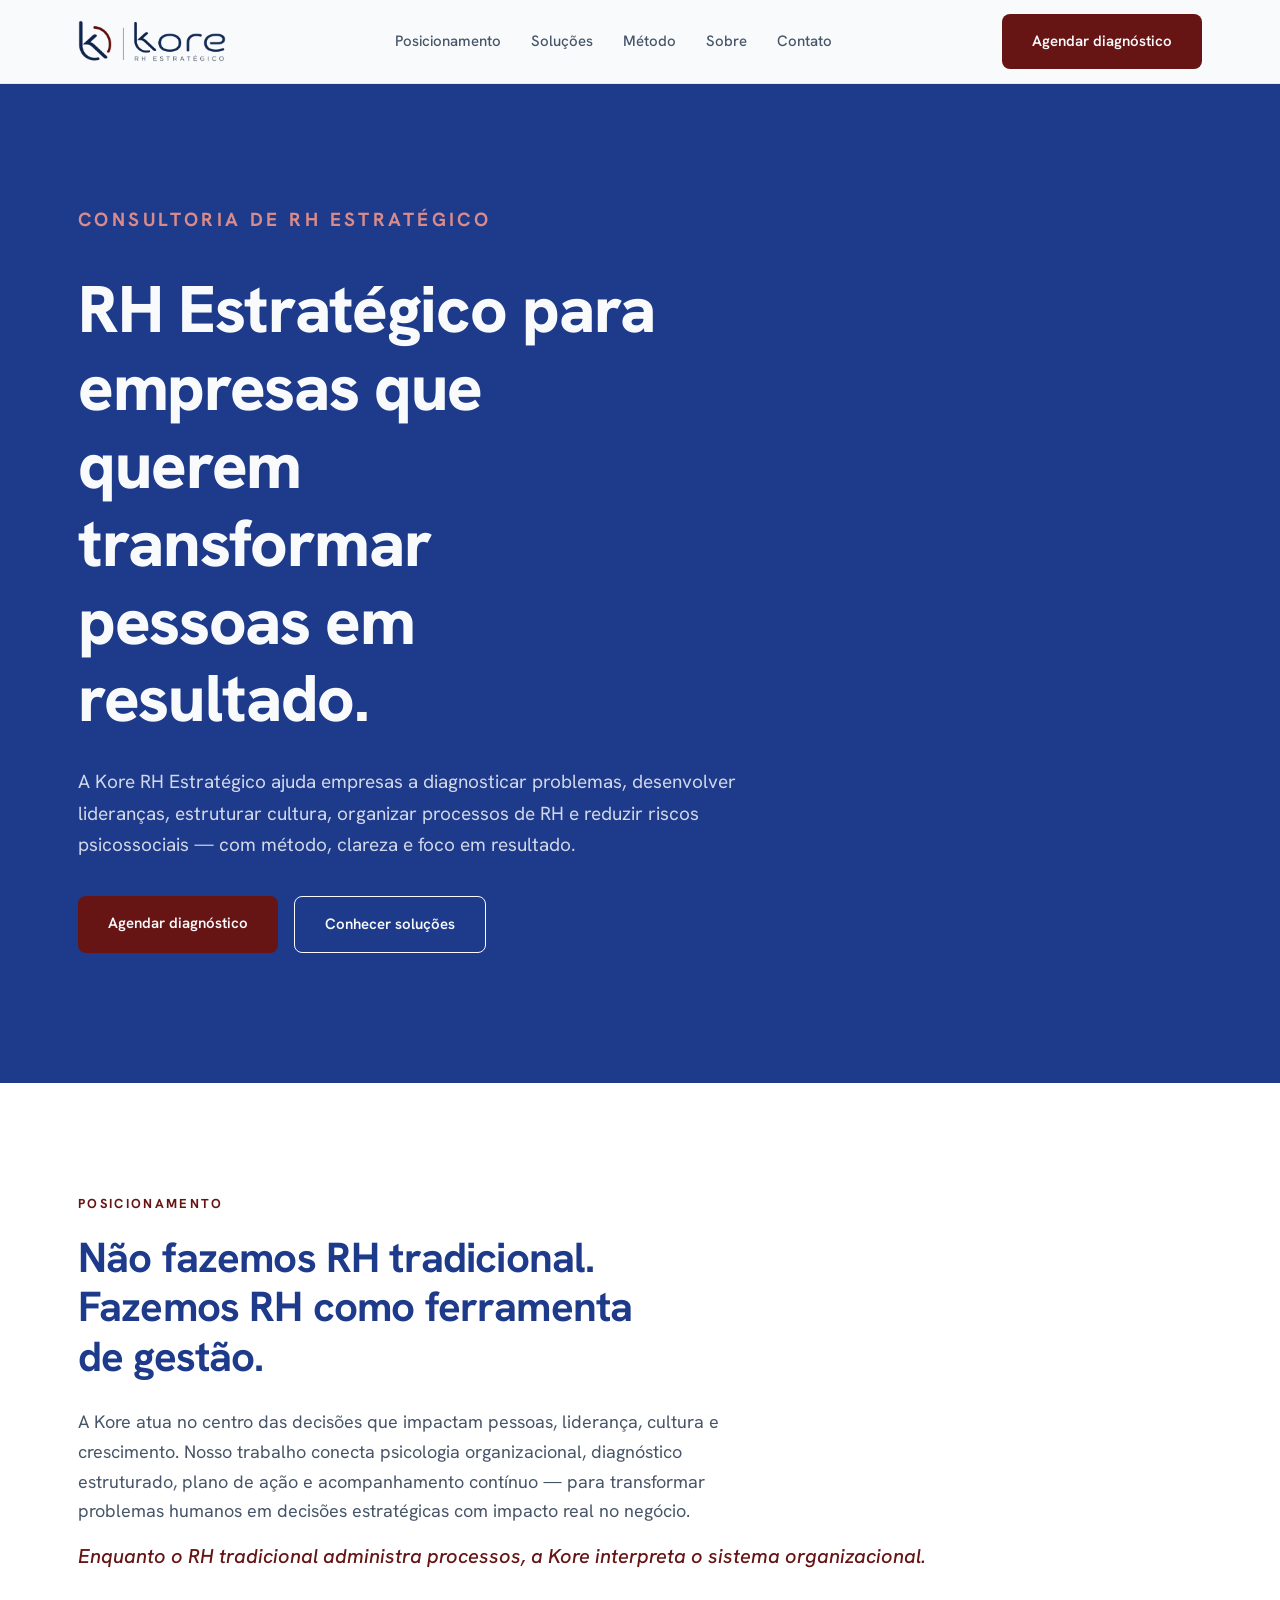
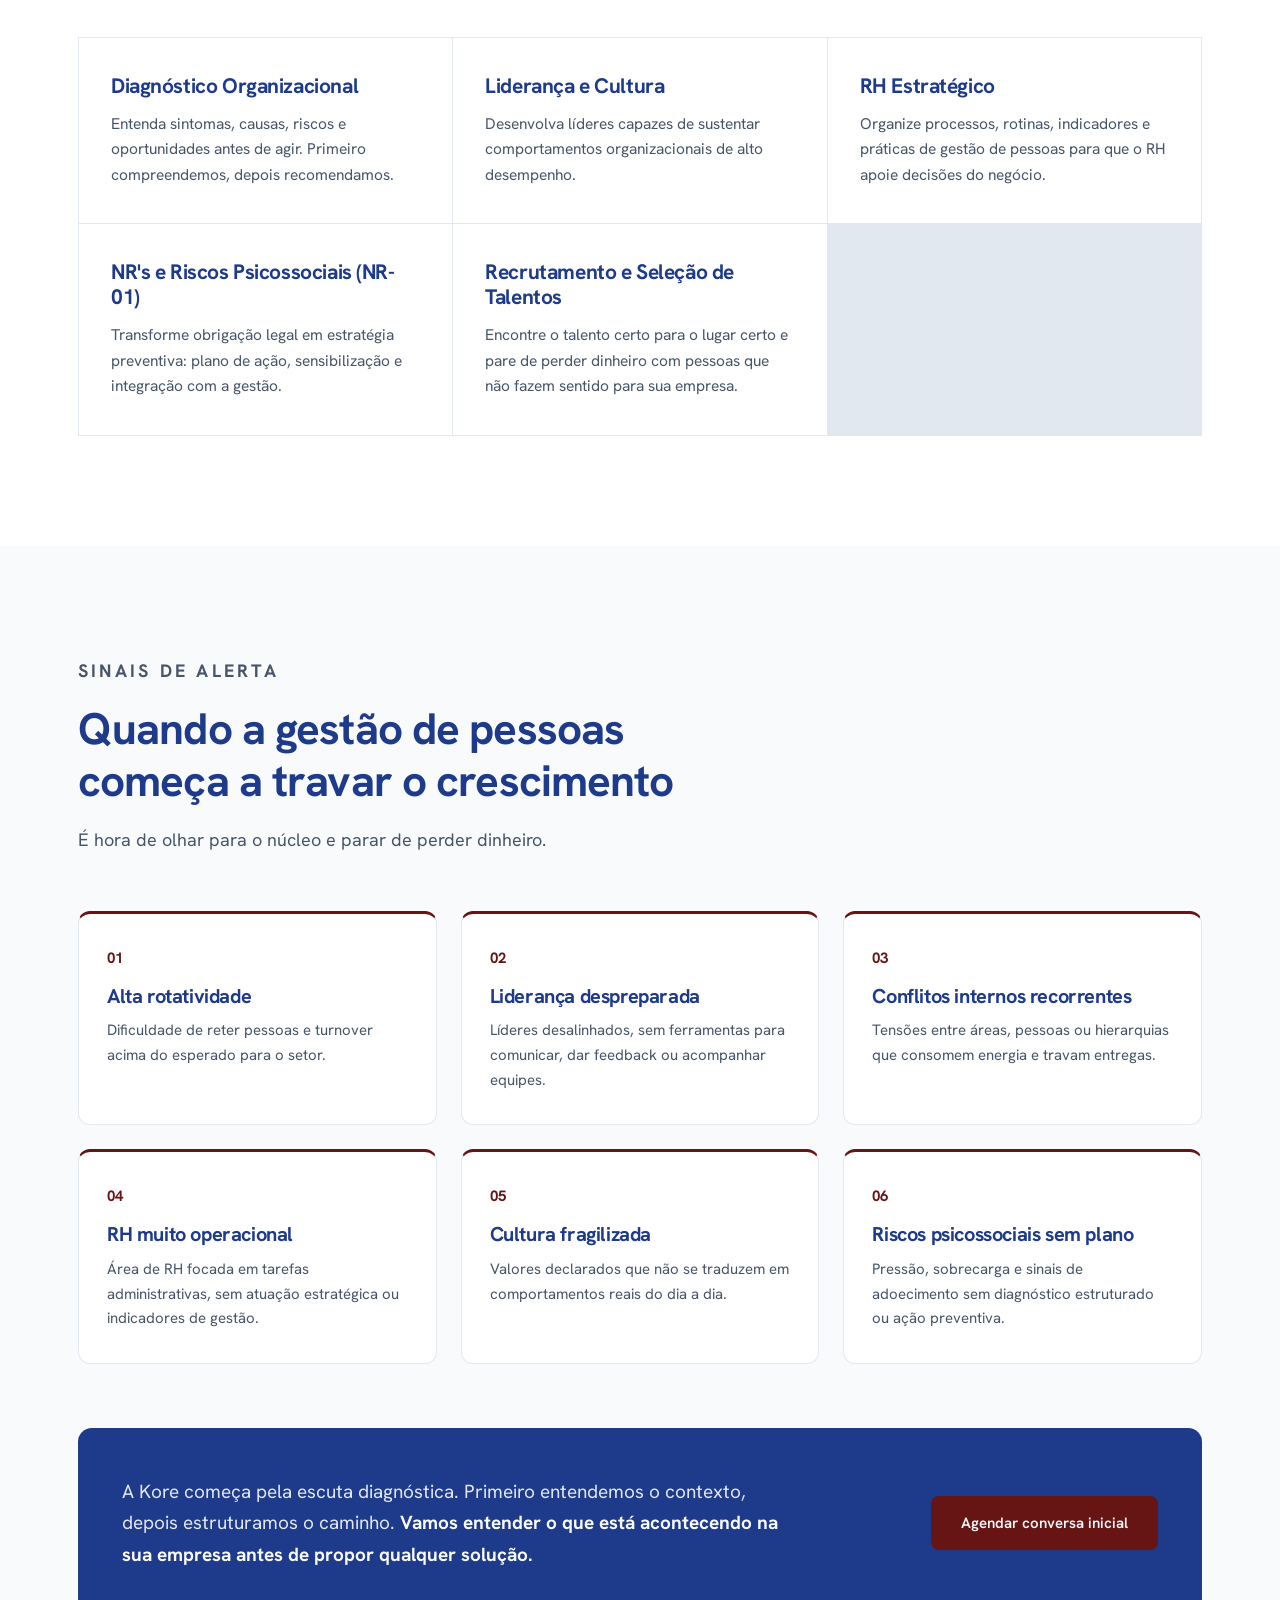
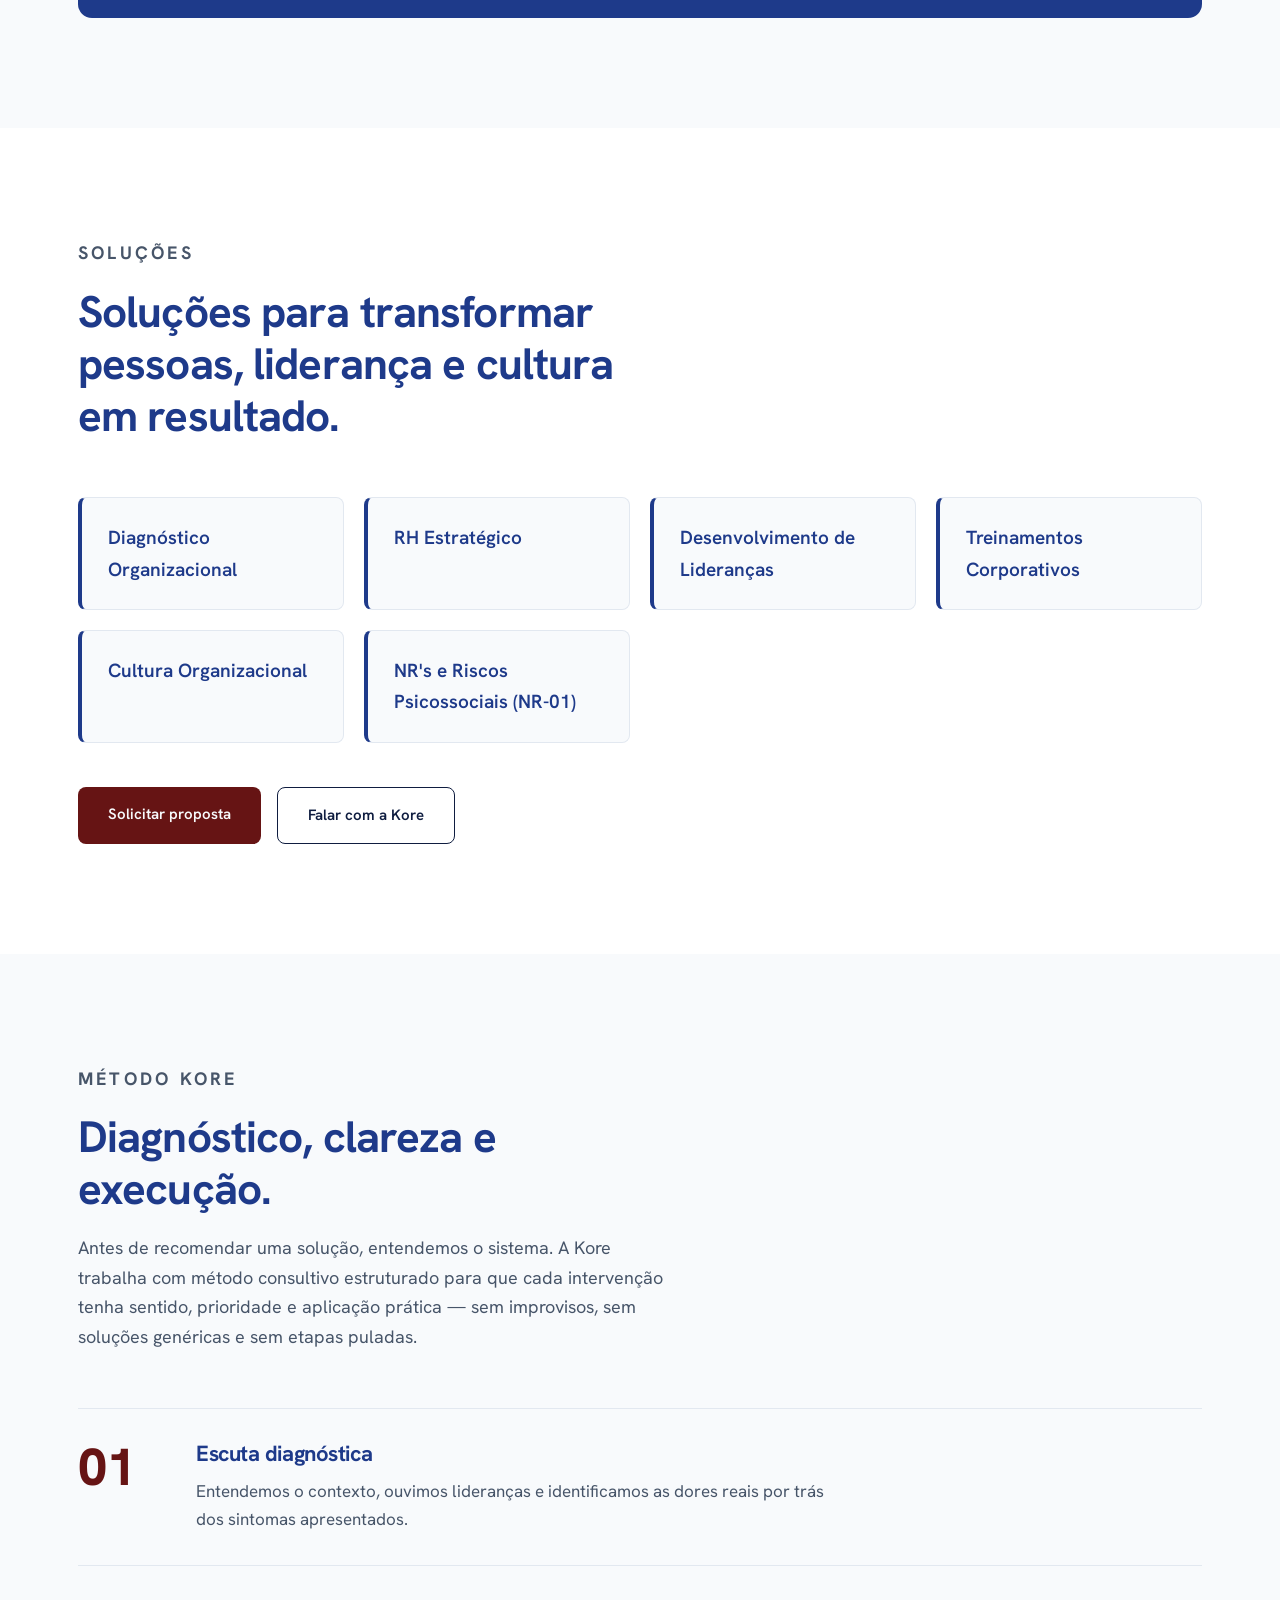
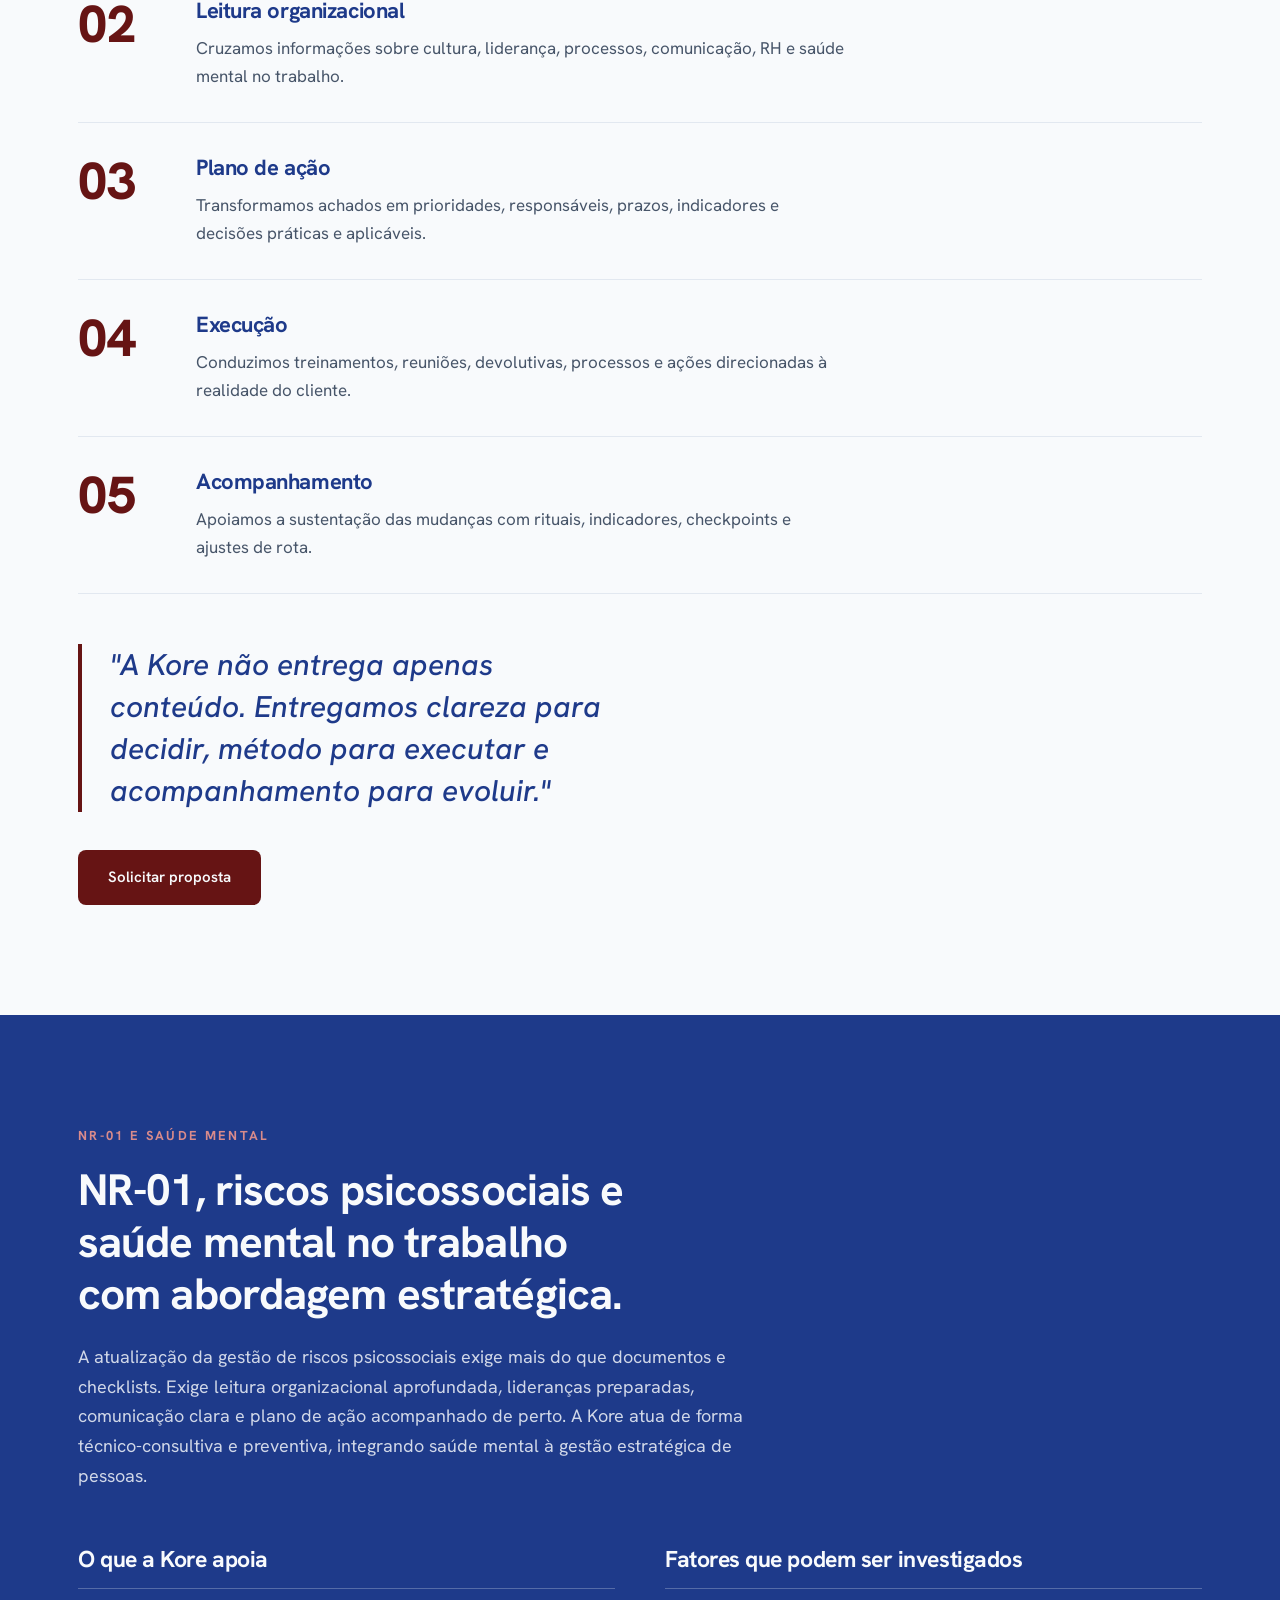
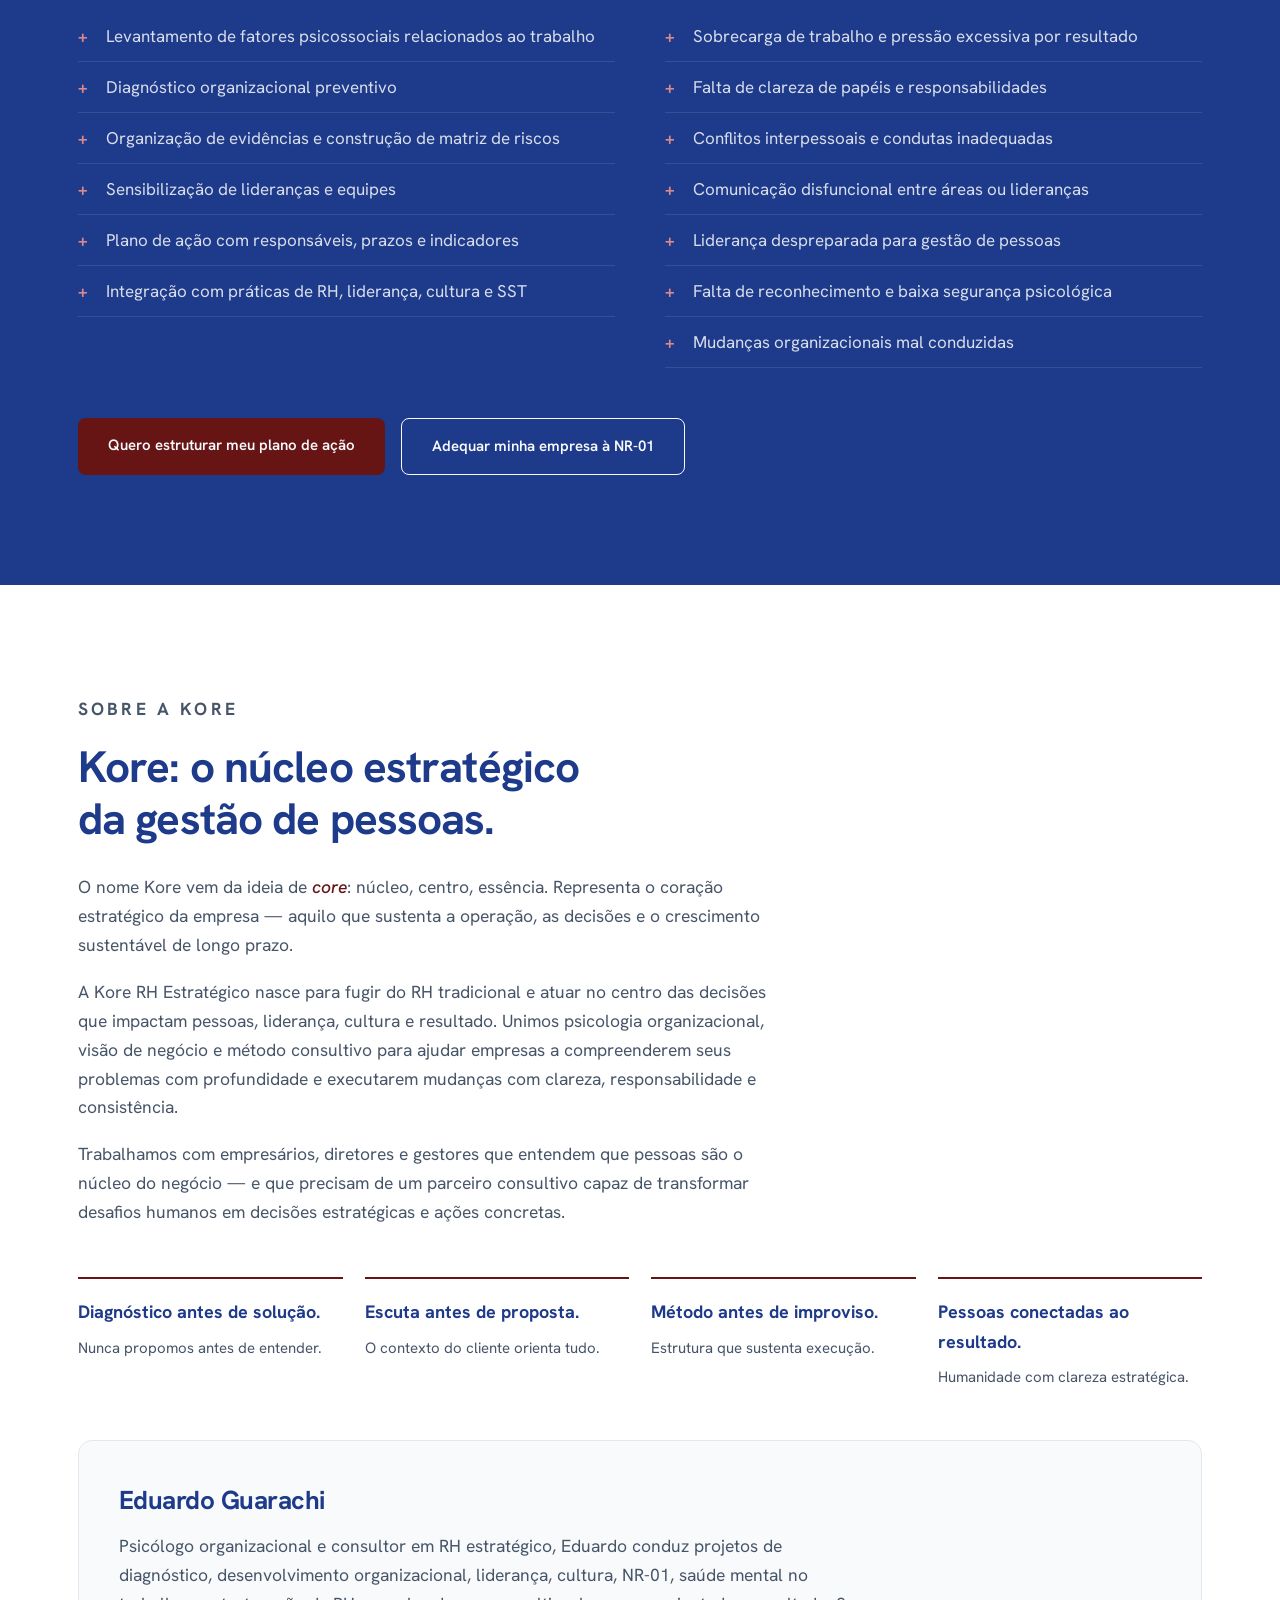
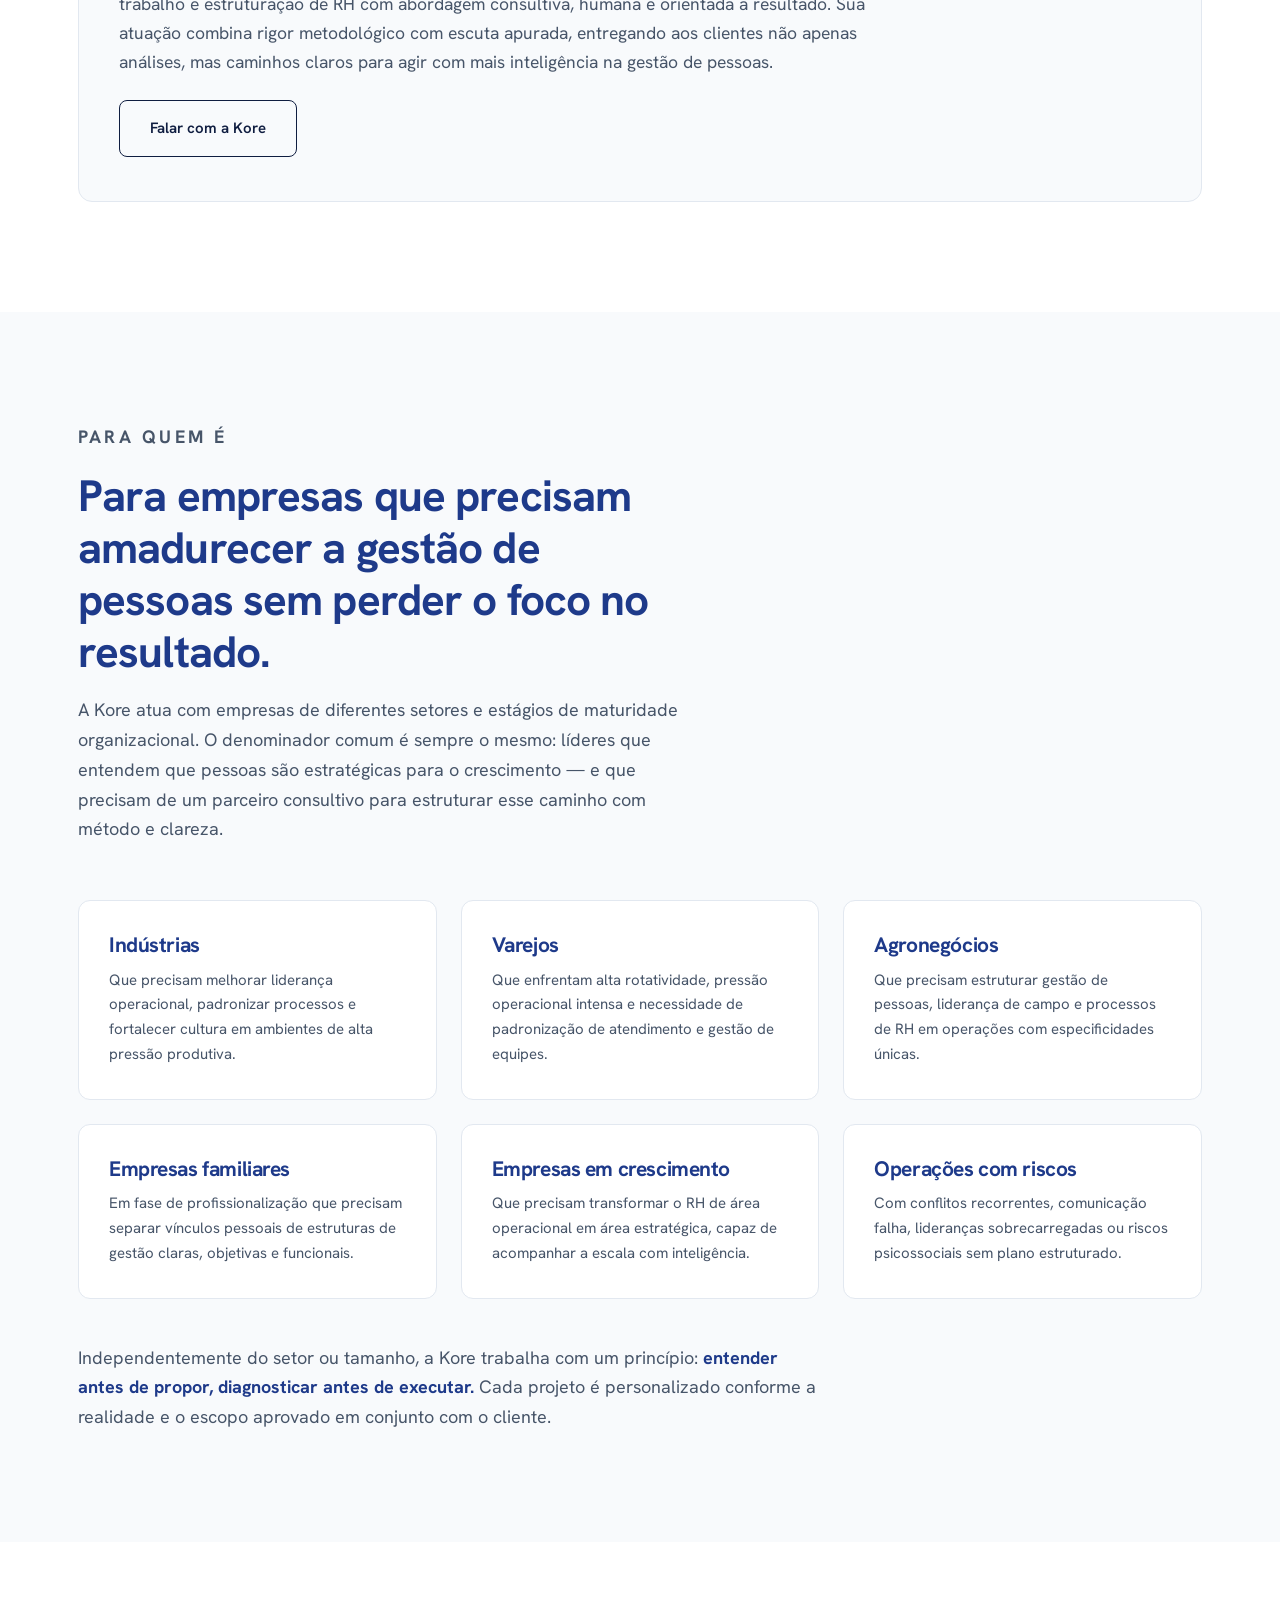
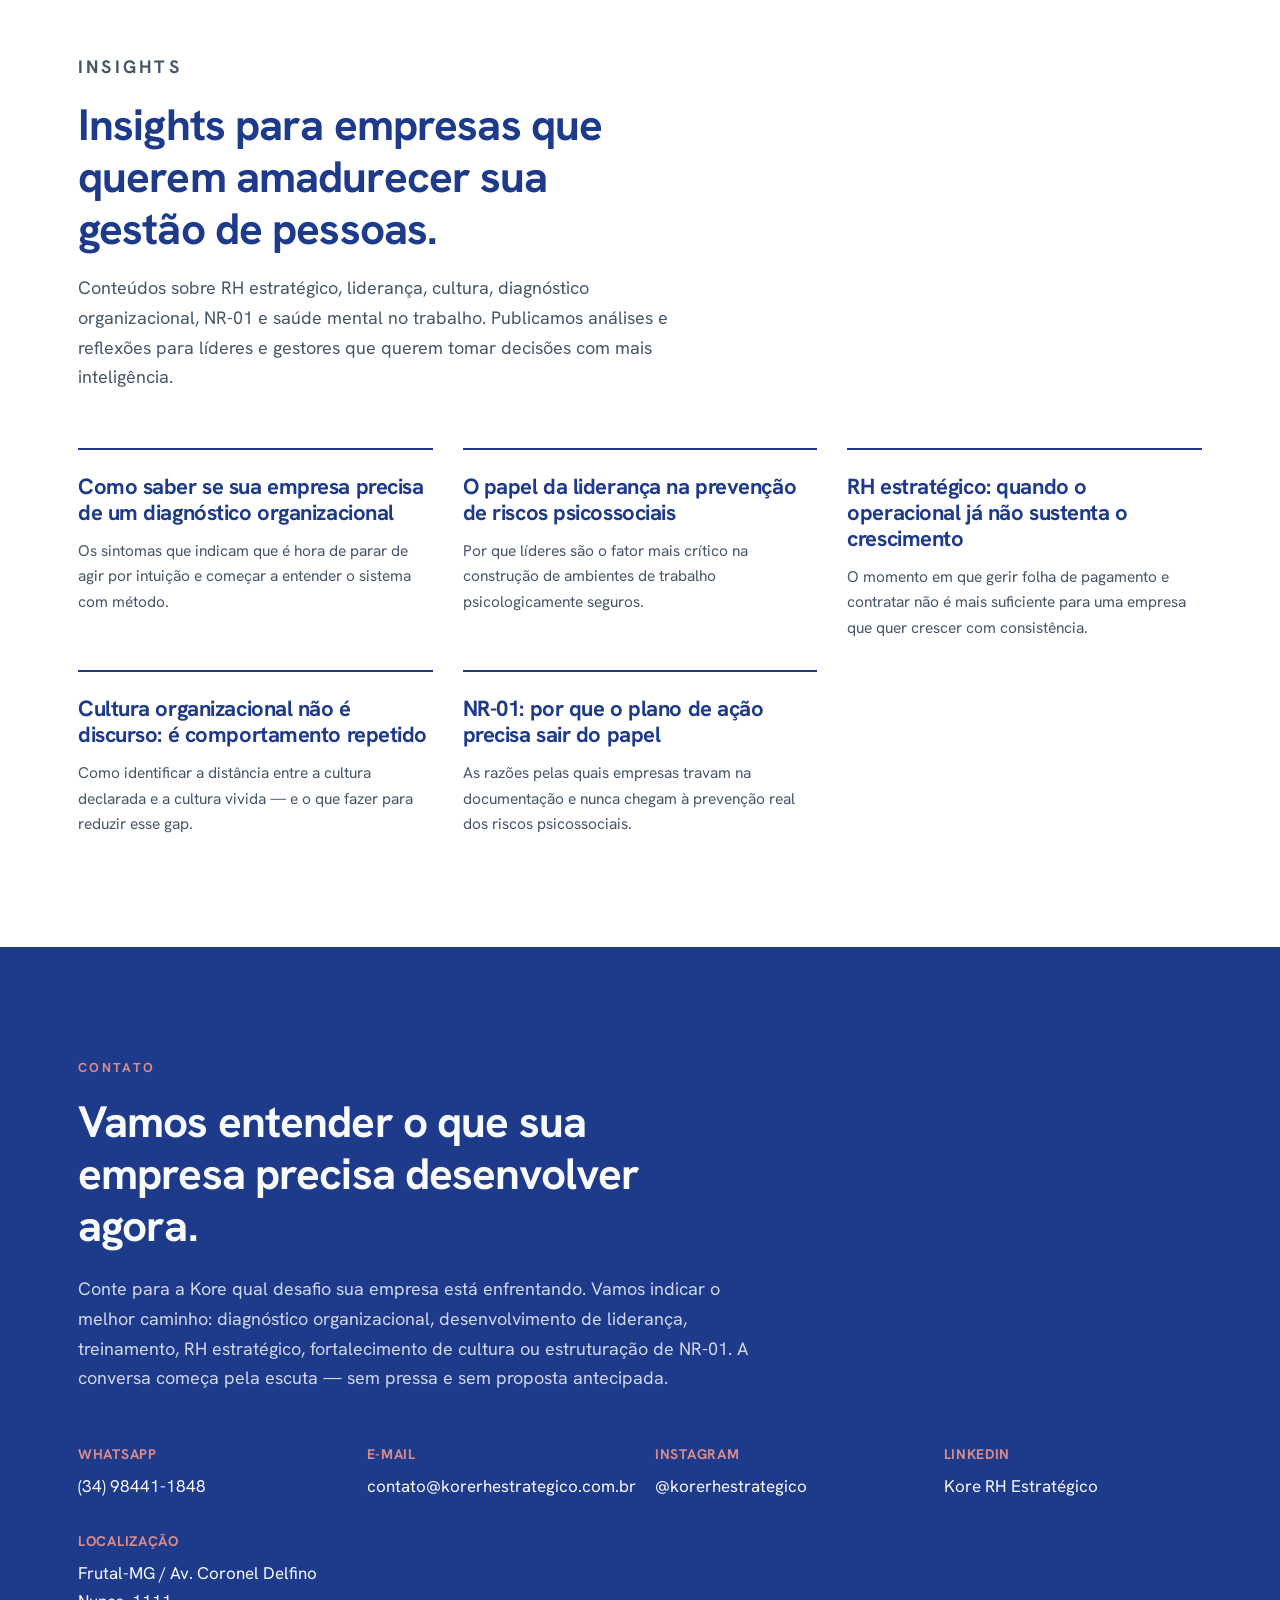
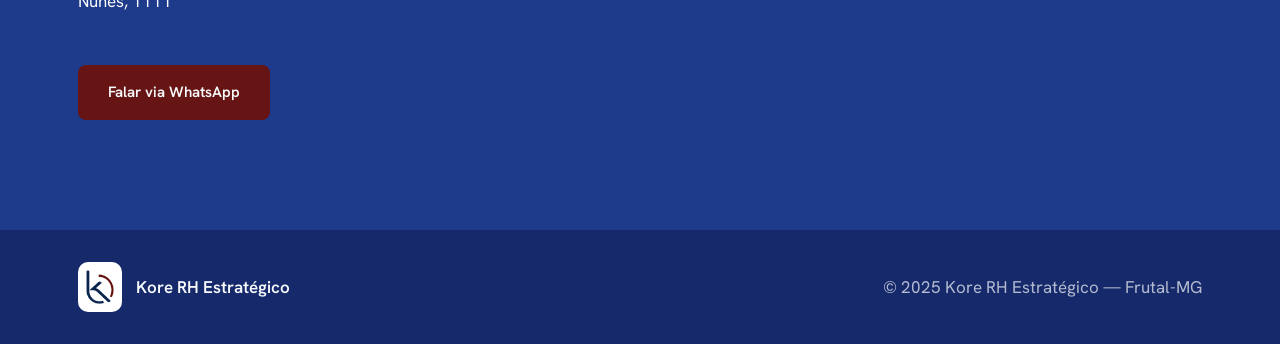
==== index.html @ 09a143be "Add files via upload" ====
<!DOCTYPE html>
<html lang="pt-BR">
<head>
  <meta charset="UTF-8">
  <meta name="viewport" content="width=device-width, initial-scale=1.0">
  <title>RH Estratégico para empresas que querem transformar pessoas em resultado.</title>
  <meta name="description" content="Consultoria de RH Estratégico. A Kore ajuda empresas a diagnosticar problemas, desenvolver lideranças, estruturar cultura e reduzir riscos psicossociais.">

  <link rel="preconnect" href="https://fonts.googleapis.com">
  <link rel="preconnect" href="https://fonts.gstatic.com" crossorigin>
  <link href="https://fonts.googleapis.com/css2?family=Hanken+Grotesk:wght@300;400;500;600;700;800&display=swap" rel="stylesheet">

  <style>
    /* ============================================
       PALETA OFICIAL KORE (sistema hexadecimal)
       Mude aqui e o site inteiro acompanha
    ============================================ */
    :root {
      --blue: #1E3A8A;       /* PRIMÁRIA - Azul profundo (autoridade) */
      --blue-deep: #15296b;  /* variação escura (rodapé) */
      --blue-soft: #2a4ba0;  /* variação clara (hover) */
      --wine: #661414;       /* DESTAQUE - Vinho (ação, CTAs) */
      --wine-soft: #8a2222;  /* vinho mais claro (hover) */
      --gray: #475569;       /* SECUNDÁRIA - Cinza (textos de apoio) */
      --ice: #F8FAFC;        /* SUPORTE - Branco gelo (fundos, respiro) */
      --white: #ffffff;
      --ink: #0f1d40;        /* azul quase preto (títulos) */
      --line: #e2e8f0;       /* linhas e bordas */
      --sans: 'Hanken Grotesk', system-ui, sans-serif;
    }

    /* ============ RESET BÁSICO ============ */
    * { margin: 0; padding: 0; box-sizing: border-box; }
    html { scroll-behavior: smooth; }
    body {
      font-family: var(--sans);
      color: var(--ink);
      background: var(--white);
      line-height: 1.65;
      font-size: 17px;
      -webkit-font-smoothing: antialiased;
    }
    h1, h2, h3, h4 {
      font-weight: 700;
      line-height: 1.18;
      letter-spacing: -0.02em;
      color: var(--blue);
    }
    a { color: inherit; text-decoration: none; }
    img { max-width: 100%; display: block; }

    .container { width: 100%; max-width: 1180px; margin: 0 auto; padding: 0 28px; }
    section { padding: 110px 0; }

    /* Rótulo pequeno acima dos títulos */
    .eyebrow {
      font-size: 13px;
      font-weight: 700;
      letter-spacing: 0.18em;
      text-transform: uppercase;
      color: var(--wine);
      margin-bottom: 18px;
    }

    /* ============ BOTÕES ============ */
    .btn {
      display: inline-block;
      padding: 15px 30px;
      border-radius: 8px;
      font-weight: 600;
      font-size: 15px;
      transition: transform 0.2s ease, background 0.2s ease, color 0.2s ease;
      cursor: pointer;
      border: none;
    }
    .btn-primary { background: var(--wine); color: var(--ice); }
    .btn-primary:hover { background: var(--wine-soft); transform: translateY(-2px); }
    .btn-outline { border: 1.5px solid currentColor; background: transparent; }
    .btn-outline:hover { background: var(--ink); color: var(--ice); transform: translateY(-2px); }

    /* ============ CABEÇALHO ============ */
    header {
      position: sticky; top: 0; z-index: 100;
      background: rgba(248, 250, 252, 0.92);
      backdrop-filter: blur(10px);
      border-bottom: 1px solid var(--line);
    }
    .nav {
      display: flex; align-items: center; justify-content: space-between;
      padding: 14px 28px; max-width: 1180px; margin: 0 auto;
    }
    .nav .brand img { height: 42px; width: auto; }
    .nav-links { display: flex; gap: 30px; align-items: center; }
    .nav-links a { font-size: 15px; font-weight: 500; color: var(--gray); transition: color 0.2s; }
    .nav-links a:hover { color: var(--blue); }

    /* ============ HERO ============ */
    .hero { background: var(--blue); color: var(--ice); padding: 120px 0 130px; }
    .hero .eyebrow { color: #d98b8b; }
    .hero h1 {
      font-size: clamp(38px, 6vw, 66px);
      max-width: 16ch; margin-bottom: 28px; color: var(--ice);
      font-weight: 800;
    }
    .hero p { font-size: 19px; max-width: 60ch; color: rgba(248, 250, 252, 0.82); margin-bottom: 36px; }
    .hero-buttons { display: flex; gap: 16px; flex-wrap: wrap; }

    /* ============ POSICIONAMENTO ============ */
    .posicionamento h2 { font-size: clamp(28px, 4vw, 42px); max-width: 24ch; margin-bottom: 26px; }
    .posicionamento .lead { font-size: 18px; color: var(--gray); max-width: 65ch; margin-bottom: 14px; }
    .destaque { font-style: italic; color: var(--wine); font-size: 20px; font-weight: 500; }

    .servicos-grid {
      display: grid; grid-template-columns: repeat(auto-fit, minmax(280px, 1fr));
      gap: 1px; background: var(--line); margin-top: 64px; border: 1px solid var(--line);
    }
    .servico { background: var(--white); padding: 36px 32px; }
    .servico h3 { font-size: 21px; margin-bottom: 12px; }
    .servico p { font-size: 15.5px; color: var(--gray); }

    /* ============ SINAIS DE ALERTA ============ */
    .alerta { background: var(--ice); }
    .section-head { max-width: 60ch; margin-bottom: 56px; }
    .section-head h2 { font-size: clamp(28px, 4vw, 44px); margin-bottom: 18px; }
    .section-head p { font-size: 18px; color: var(--gray); }

    .alerta-grid { display: grid; grid-template-columns: repeat(auto-fit, minmax(290px, 1fr)); gap: 24px; }
    .card-alerta {
      background: var(--white); border: 1px solid var(--line); border-radius: 12px;
      padding: 32px 28px; border-top: 3px solid var(--wine);
      transition: transform 0.2s, box-shadow 0.2s;
    }
    .card-alerta:hover { transform: translateY(-4px); box-shadow: 0 16px 40px rgba(30, 58, 138, 0.1); }
    .card-alerta .num { color: var(--wine); font-size: 15px; font-weight: 700; display: block; margin-bottom: 14px; }
    .card-alerta h3 { font-size: 20px; margin-bottom: 10px; }
    .card-alerta p { font-size: 15px; color: var(--gray); }

    .cta-faixa {
      margin-top: 64px; background: var(--blue); color: var(--ice); border-radius: 14px;
      padding: 48px 44px; display: flex; align-items: center; justify-content: space-between;
      gap: 32px; flex-wrap: wrap;
    }
    .cta-faixa p { font-size: 19px; max-width: 60ch; color: rgba(248, 250, 252, 0.9); }
    .cta-faixa p strong { color: var(--ice); font-weight: 700; }

    /* ============ SOLUÇÕES ============ */
    .soldes-grid { display: grid; grid-template-columns: repeat(auto-fit, minmax(260px, 1fr)); gap: 20px; margin-bottom: 44px; }
    .pill-sol {
      background: var(--ice); border: 1px solid var(--line); border-left: 4px solid var(--blue);
      border-radius: 8px; padding: 24px 26px; font-size: 19px; font-weight: 600; color: var(--blue);
      transition: background 0.2s, color 0.2s, border-color 0.2s;
    }
    .pill-sol:hover { background: var(--blue); color: var(--ice); border-color: var(--blue); }
    .sol-buttons { display: flex; gap: 16px; flex-wrap: wrap; }

    /* ============ MÉTODO KORE ============ */
    .metodo { background: var(--ice); }
    .passos { display: flex; flex-direction: column; margin-top: 20px; }
    .passo {
      display: grid; grid-template-columns: 90px 1fr; gap: 28px;
      padding: 32px 0; border-top: 1px solid var(--line); align-items: start;
    }
    .passo:last-child { border-bottom: 1px solid var(--line); }
    .passo .big-num { font-size: 52px; font-weight: 800; color: var(--wine); line-height: 1; }
    .passo h3 { font-size: 22px; margin-bottom: 10px; }
    .passo p { color: var(--gray); max-width: 65ch; }

    blockquote {
      margin: 50px 0 38px; font-style: italic; font-size: clamp(22px, 3vw, 30px);
      color: var(--blue); line-height: 1.4; max-width: 32ch; font-weight: 500;
      border-left: 4px solid var(--wine); padding-left: 28px;
    }

    /* ============ NR-01 E SAÚDE MENTAL ============ */
    .nr01 { background: var(--blue); color: var(--ice); }
    .nr01 .eyebrow { color: #d98b8b; }
    .nr01 h2 { font-size: clamp(28px, 4vw, 44px); max-width: 22ch; margin-bottom: 22px; color: var(--ice); }
    .nr01 .intro { color: rgba(248, 250, 252, 0.82); font-size: 18px; max-width: 70ch; margin-bottom: 56px; }
    .nr-cols { display: grid; grid-template-columns: repeat(auto-fit, minmax(320px, 1fr)); gap: 50px; margin-bottom: 50px; }
    .nr-col h3 { font-size: 23px; margin-bottom: 22px; padding-bottom: 14px; color: var(--ice); border-bottom: 1px solid rgba(248, 250, 252, 0.25); }
    .nr-col ul { list-style: none; }
    .nr-col li { padding: 11px 0 11px 28px; position: relative; color: rgba(248, 250, 252, 0.85); border-bottom: 1px solid rgba(248, 250, 252, 0.1); }
    .nr-col li::before { content: "+"; position: absolute; left: 0; color: #d98b8b; font-weight: 700; }
    .nr-buttons { display: flex; gap: 16px; flex-wrap: wrap; }
    .nr01 .btn-outline { color: var(--ice); }
    .nr01 .btn-outline:hover { background: var(--ice); color: var(--blue); }

    /* ============ SOBRE A KORE ============ */
    .sobre h2 { font-size: clamp(28px, 4vw, 44px); max-width: 22ch; margin-bottom: 28px; }
    .sobre p { color: var(--gray); max-width: 70ch; margin-bottom: 18px; font-size: 17.5px; }
    .sobre em { color: var(--wine); font-style: italic; font-weight: 500; }

    .principios { display: grid; grid-template-columns: repeat(auto-fit, minmax(240px, 1fr)); gap: 22px; margin: 50px 0; }
    .principio { border-top: 2px solid var(--wine); padding-top: 18px; }
    .principio strong { display: block; font-size: 18px; font-weight: 700; color: var(--blue); margin-bottom: 6px; }
    .principio span { font-size: 15px; color: var(--gray); }

    .consultor { background: var(--ice); border: 1px solid var(--line); border-radius: 14px; padding: 44px 40px; margin-top: 30px; }
    .consultor h3 { font-size: 26px; margin-bottom: 16px; }
    .consultor p { max-width: 75ch; margin-bottom: 24px; color: var(--gray); }

    /* ============ PARA QUEM É ============ */
    .paraquem { background: var(--ice); }
    .paraquem-grid { display: grid; grid-template-columns: repeat(auto-fit, minmax(300px, 1fr)); gap: 24px; }
    .quem-card { background: var(--white); border-radius: 12px; padding: 32px 30px; border: 1px solid var(--line); }
    .quem-card h3 { font-size: 21px; margin-bottom: 10px; }
    .quem-card p { font-size: 15px; color: var(--gray); }
    .paraquem-foot { margin-top: 44px; font-size: 18px; color: var(--gray); max-width: 75ch; }
    .paraquem-foot strong { color: var(--blue); }

    /* ============ INSIGHTS ============ */
    .insights-grid { display: grid; grid-template-columns: repeat(auto-fit, minmax(330px, 1fr)); gap: 30px; margin-top: 50px; }
    .insight { border-top: 2px solid var(--blue); padding-top: 24px; }
    .insight h3 { font-size: 22px; margin-bottom: 12px; }
    .insight p { color: var(--gray); font-size: 15.5px; }

    /* ============ CONTATO ============ */
    .contato { background: var(--blue); color: var(--ice); }
    .contato .eyebrow { color: #d98b8b; }
    .contato h2 { font-size: clamp(28px, 4vw, 44px); max-width: 24ch; margin-bottom: 22px; color: var(--ice); }
    .contato .intro { color: rgba(248, 250, 252, 0.82); font-size: 18px; max-width: 70ch; margin-bottom: 50px; }
    .canais { display: grid; grid-template-columns: repeat(auto-fit, minmax(240px, 1fr)); gap: 30px; margin-bottom: 50px; }
    .canal strong { display: block; color: #d98b8b; font-size: 14px; letter-spacing: 0.05em; text-transform: uppercase; margin-bottom: 6px; }
    .canal a, .canal span { color: var(--ice); font-size: 17px; }
    .canal a:hover { color: #d98b8b; }

    /* ============ RODAPÉ ============ */
    footer { background: var(--blue-deep); color: rgba(248, 250, 252, 0.7); padding: 32px 0; }
    .footer-inner { display: flex; justify-content: space-between; align-items: center; gap: 20px; flex-wrap: wrap; }
    .footer-brand { display: flex; align-items: center; gap: 14px; }
    .footer-brand .badge { background: var(--white); border-radius: 10px; padding: 8px; display: flex; }
    .footer-brand .badge img { height: 34px; width: auto; }
    .footer-brand span { color: var(--ice); font-weight: 600; font-size: 17px; }

    /* ============ RESPONSIVO (celular) ============ */
    @media (max-width: 720px) {
      section { padding: 70px 0; }
      .nav-links { display: none; }
      .passo { grid-template-columns: 56px 1fr; gap: 18px; }
      .passo .big-num { font-size: 38px; }
      .cta-faixa { flex-direction: column; align-items: flex-start; }
    }
  </style>
</head>
<body>

  <!-- ============ CABEÇALHO ============ -->
  <header>
    <nav class="nav">
      <a href="#inicio" class="brand"><img src="logo_full.png" alt="Kore RH Estratégico"></a>
      <div class="nav-links">
        <a href="#posicionamento">Posicionamento</a>
        <a href="#solucoes">Soluções</a>
        <a href="#metodo">Método</a>
        <a href="#sobre">Sobre</a>
        <a href="#contato">Contato</a>
      </div>
      <a href="https://api.whatsapp.com/send/?phone=5534984411848" class="btn btn-primary">Agendar diagnóstico</a>
    </nav>
  </header>

  <!-- ============ HERO ============ -->
  <section class="hero" id="inicio">
    <div class="container">
      <p class="eyebrow">Consultoria de RH Estratégico</p>
      <h1>RH Estratégico para empresas que querem transformar pessoas em resultado.</h1>
      <p>A Kore RH Estratégico ajuda empresas a diagnosticar problemas, desenvolver lideranças, estruturar cultura, organizar processos de RH e reduzir riscos psicossociais — com método, clareza e foco em resultado.</p>
      <div class="hero-buttons">
        <a href="https://api.whatsapp.com/send/?phone=5534984411848" class="btn btn-primary">Agendar diagnóstico</a>
        <a href="#solucoes" class="btn btn-outline" style="color: var(--ice);">Conhecer soluções</a>
      </div>
    </div>
  </section>

  <!-- ============ POSICIONAMENTO ============ -->
  <section class="posicionamento" id="posicionamento">
    <div class="container">
      <p class="eyebrow">Posicionamento</p>
      <h2>Não fazemos RH tradicional. Fazemos RH como ferramenta de gestão.</h2>
      <p class="lead">A Kore atua no centro das decisões que impactam pessoas, liderança, cultura e crescimento. Nosso trabalho conecta psicologia organizacional, diagnóstico estruturado, plano de ação e acompanhamento contínuo — para transformar problemas humanos em decisões estratégicas com impacto real no negócio.</p>
      <p class="destaque">Enquanto o RH tradicional administra processos, a Kore interpreta o sistema organizacional.</p>

      <div class="servicos-grid">
        <div class="servico"><h3>Diagnóstico Organizacional</h3><p>Entenda sintomas, causas, riscos e oportunidades antes de agir. Primeiro compreendemos, depois recomendamos.</p></div>
        <div class="servico"><h3>Liderança e Cultura</h3><p>Desenvolva líderes capazes de sustentar comportamentos organizacionais de alto desempenho.</p></div>
        <div class="servico"><h3>RH Estratégico</h3><p>Organize processos, rotinas, indicadores e práticas de gestão de pessoas para que o RH apoie decisões do negócio.</p></div>
        <div class="servico"><h3>NR's e Riscos Psicossociais (NR-01)</h3><p>Transforme obrigação legal em estratégia preventiva: plano de ação, sensibilização e integração com a gestão.</p></div>
        <div class="servico"><h3>Recrutamento e Seleção de Talentos</h3><p>Encontre o talento certo para o lugar certo e pare de perder dinheiro com pessoas que não fazem sentido para sua empresa.</p></div>
      </div>
    </div>
  </section>

  <!-- ============ SINAIS DE ALERTA ============ -->
  <section class="alerta">
    <div class="container">
      <div class="section-head">
        <p class="eyebrow">Sinais de alerta</p>
        <h2>Quando a gestão de pessoas começa a travar o crescimento</h2>
        <p>É hora de olhar para o núcleo e parar de perder dinheiro.</p>
      </div>
      <div class="alerta-grid">
        <div class="card-alerta"><span class="num">01</span><h3>Alta rotatividade</h3><p>Dificuldade de reter pessoas e turnover acima do esperado para o setor.</p></div>
        <div class="card-alerta"><span class="num">02</span><h3>Liderança despreparada</h3><p>Líderes desalinhados, sem ferramentas para comunicar, dar feedback ou acompanhar equipes.</p></div>
        <div class="card-alerta"><span class="num">03</span><h3>Conflitos internos recorrentes</h3><p>Tensões entre áreas, pessoas ou hierarquias que consomem energia e travam entregas.</p></div>
        <div class="card-alerta"><span class="num">04</span><h3>RH muito operacional</h3><p>Área de RH focada em tarefas administrativas, sem atuação estratégica ou indicadores de gestão.</p></div>
        <div class="card-alerta"><span class="num">05</span><h3>Cultura fragilizada</h3><p>Valores declarados que não se traduzem em comportamentos reais do dia a dia.</p></div>
        <div class="card-alerta"><span class="num">06</span><h3>Riscos psicossociais sem plano</h3><p>Pressão, sobrecarga e sinais de adoecimento sem diagnóstico estruturado ou ação preventiva.</p></div>
      </div>
      <div class="cta-faixa">
        <p>A Kore começa pela escuta diagnóstica. Primeiro entendemos o contexto, depois estruturamos o caminho. <strong>Vamos entender o que está acontecendo na sua empresa antes de propor qualquer solução.</strong></p>
        <a href="https://api.whatsapp.com/send/?phone=5534984411848" class="btn btn-primary">Agendar conversa inicial</a>
      </div>
    </div>
  </section>

  <!-- ============ SOLUÇÕES ============ -->
  <section id="solucoes">
    <div class="container">
      <div class="section-head">
        <p class="eyebrow">Soluções</p>
        <h2>Soluções para transformar pessoas, liderança e cultura em resultado.</h2>
      </div>
      <div class="soldes-grid">
        <div class="pill-sol">Diagnóstico Organizacional</div>
        <div class="pill-sol">RH Estratégico</div>
        <div class="pill-sol">Desenvolvimento de Lideranças</div>
        <div class="pill-sol">Treinamentos Corporativos</div>
        <div class="pill-sol">Cultura Organizacional</div>
        <div class="pill-sol">NR's e Riscos Psicossociais (NR-01)</div>
      </div>
      <div class="sol-buttons">
        <a href="https://api.whatsapp.com/send/?phone=5534984411848" class="btn btn-primary">Solicitar proposta</a>
        <a href="https://api.whatsapp.com/send/?phone=5534984411848" class="btn btn-outline">Falar com a Kore</a>
      </div>
    </div>
  </section>

  <!-- ============ MÉTODO KORE ============ -->
  <section class="metodo" id="metodo">
    <div class="container">
      <div class="section-head">
        <p class="eyebrow">Método Kore</p>
        <h2>Diagnóstico, clareza e execução.</h2>
        <p>Antes de recomendar uma solução, entendemos o sistema. A Kore trabalha com método consultivo estruturado para que cada intervenção tenha sentido, prioridade e aplicação prática — sem improvisos, sem soluções genéricas e sem etapas puladas.</p>
      </div>
      <div class="passos">
        <div class="passo"><div class="big-num">01</div><div><h3>Escuta diagnóstica</h3><p>Entendemos o contexto, ouvimos lideranças e identificamos as dores reais por trás dos sintomas apresentados.</p></div></div>
        <div class="passo"><div class="big-num">02</div><div><h3>Leitura organizacional</h3><p>Cruzamos informações sobre cultura, liderança, processos, comunicação, RH e saúde mental no trabalho.</p></div></div>
        <div class="passo"><div class="big-num">03</div><div><h3>Plano de ação</h3><p>Transformamos achados em prioridades, responsáveis, prazos, indicadores e decisões práticas e aplicáveis.</p></div></div>
        <div class="passo"><div class="big-num">04</div><div><h3>Execução</h3><p>Conduzimos treinamentos, reuniões, devolutivas, processos e ações direcionadas à realidade do cliente.</p></div></div>
        <div class="passo"><div class="big-num">05</div><div><h3>Acompanhamento</h3><p>Apoiamos a sustentação das mudanças com rituais, indicadores, checkpoints e ajustes de rota.</p></div></div>
      </div>
      <blockquote>"A Kore não entrega apenas conteúdo. Entregamos clareza para decidir, método para executar e acompanhamento para evoluir."</blockquote>
      <a href="https://api.whatsapp.com/send/?phone=5534984411848" class="btn btn-primary">Solicitar proposta</a>
    </div>
  </section>

  <!-- ============ NR-01 E SAÚDE MENTAL ============ -->
  <section class="nr01">
    <div class="container">
      <p class="eyebrow">NR-01 e Saúde Mental</p>
      <h2>NR-01, riscos psicossociais e saúde mental no trabalho com abordagem estratégica.</h2>
      <p class="intro">A atualização da gestão de riscos psicossociais exige mais do que documentos e checklists. Exige leitura organizacional aprofundada, lideranças preparadas, comunicação clara e plano de ação acompanhado de perto. A Kore atua de forma técnico-consultiva e preventiva, integrando saúde mental à gestão estratégica de pessoas.</p>
      <div class="nr-cols">
        <div class="nr-col">
          <h3>O que a Kore apoia</h3>
          <ul>
            <li>Levantamento de fatores psicossociais relacionados ao trabalho</li>
            <li>Diagnóstico organizacional preventivo</li>
            <li>Organização de evidências e construção de matriz de riscos</li>
            <li>Sensibilização de lideranças e equipes</li>
            <li>Plano de ação com responsáveis, prazos e indicadores</li>
            <li>Integração com práticas de RH, liderança, cultura e SST</li>
          </ul>
        </div>
        <div class="nr-col">
          <h3>Fatores que podem ser investigados</h3>
          <ul>
            <li>Sobrecarga de trabalho e pressão excessiva por resultado</li>
            <li>Falta de clareza de papéis e responsabilidades</li>
            <li>Conflitos interpessoais e condutas inadequadas</li>
            <li>Comunicação disfuncional entre áreas ou lideranças</li>
            <li>Liderança despreparada para gestão de pessoas</li>
            <li>Falta de reconhecimento e baixa segurança psicológica</li>
            <li>Mudanças organizacionais mal conduzidas</li>
          </ul>
        </div>
      </div>
      <div class="nr-buttons">
        <a href="https://api.whatsapp.com/send/?phone=5534984411848" class="btn btn-primary">Quero estruturar meu plano de ação</a>
        <a href="https://api.whatsapp.com/send/?phone=5534984411848" class="btn btn-outline">Adequar minha empresa à NR-01</a>
      </div>
    </div>
  </section>

  <!-- ============ SOBRE A KORE ============ -->
  <section class="sobre" id="sobre">
    <div class="container">
      <p class="eyebrow">Sobre a Kore</p>
      <h2>Kore: o núcleo estratégico da gestão de pessoas.</h2>
      <p>O nome Kore vem da ideia de <em>core</em>: núcleo, centro, essência. Representa o coração estratégico da empresa — aquilo que sustenta a operação, as decisões e o crescimento sustentável de longo prazo.</p>
      <p>A Kore RH Estratégico nasce para fugir do RH tradicional e atuar no centro das decisões que impactam pessoas, liderança, cultura e resultado. Unimos psicologia organizacional, visão de negócio e método consultivo para ajudar empresas a compreenderem seus problemas com profundidade e executarem mudanças com clareza, responsabilidade e consistência.</p>
      <p>Trabalhamos com empresários, diretores e gestores que entendem que pessoas são o núcleo do negócio — e que precisam de um parceiro consultivo capaz de transformar desafios humanos em decisões estratégicas e ações concretas.</p>
      <div class="principios">
        <div class="principio"><strong>Diagnóstico antes de solução.</strong><span>Nunca propomos antes de entender.</span></div>
        <div class="principio"><strong>Escuta antes de proposta.</strong><span>O contexto do cliente orienta tudo.</span></div>
        <div class="principio"><strong>Método antes de improviso.</strong><span>Estrutura que sustenta execução.</span></div>
        <div class="principio"><strong>Pessoas conectadas ao resultado.</strong><span>Humanidade com clareza estratégica.</span></div>
      </div>
      <div class="consultor">
        <h3>Eduardo Guarachi</h3>
        <p>Psicólogo organizacional e consultor em RH estratégico, Eduardo conduz projetos de diagnóstico, desenvolvimento organizacional, liderança, cultura, NR-01, saúde mental no trabalho e estruturação de RH com abordagem consultiva, humana e orientada a resultado. Sua atuação combina rigor metodológico com escuta apurada, entregando aos clientes não apenas análises, mas caminhos claros para agir com mais inteligência na gestão de pessoas.</p>
        <a href="https://api.whatsapp.com/send/?phone=5534984411848" class="btn btn-outline">Falar com a Kore</a>
      </div>
    </div>
  </section>

  <!-- ============ PARA QUEM É ============ -->
  <section class="paraquem">
    <div class="container">
      <div class="section-head">
        <p class="eyebrow">Para quem é</p>
        <h2>Para empresas que precisam amadurecer a gestão de pessoas sem perder o foco no resultado.</h2>
        <p>A Kore atua com empresas de diferentes setores e estágios de maturidade organizacional. O denominador comum é sempre o mesmo: líderes que entendem que pessoas são estratégicas para o crescimento — e que precisam de um parceiro consultivo para estruturar esse caminho com método e clareza.</p>
      </div>
      <div class="paraquem-grid">
        <div class="quem-card"><h3>Indústrias</h3><p>Que precisam melhorar liderança operacional, padronizar processos e fortalecer cultura em ambientes de alta pressão produtiva.</p></div>
        <div class="quem-card"><h3>Varejos</h3><p>Que enfrentam alta rotatividade, pressão operacional intensa e necessidade de padronização de atendimento e gestão de equipes.</p></div>
        <div class="quem-card"><h3>Agronegócios</h3><p>Que precisam estruturar gestão de pessoas, liderança de campo e processos de RH em operações com especificidades únicas.</p></div>
        <div class="quem-card"><h3>Empresas familiares</h3><p>Em fase de profissionalização que precisam separar vínculos pessoais de estruturas de gestão claras, objetivas e funcionais.</p></div>
        <div class="quem-card"><h3>Empresas em crescimento</h3><p>Que precisam transformar o RH de área operacional em área estratégica, capaz de acompanhar a escala com inteligência.</p></div>
        <div class="quem-card"><h3>Operações com riscos</h3><p>Com conflitos recorrentes, comunicação falha, lideranças sobrecarregadas ou riscos psicossociais sem plano estruturado.</p></div>
      </div>
      <p class="paraquem-foot">Independentemente do setor ou tamanho, a Kore trabalha com um princípio: <strong>entender antes de propor, diagnosticar antes de executar.</strong> Cada projeto é personalizado conforme a realidade e o escopo aprovado em conjunto com o cliente.</p>
    </div>
  </section>

  <!-- ============ INSIGHTS ============ -->
  <section>
    <div class="container">
      <div class="section-head">
        <p class="eyebrow">Insights</p>
        <h2>Insights para empresas que querem amadurecer sua gestão de pessoas.</h2>
        <p>Conteúdos sobre RH estratégico, liderança, cultura, diagnóstico organizacional, NR-01 e saúde mental no trabalho. Publicamos análises e reflexões para líderes e gestores que querem tomar decisões com mais inteligência.</p>
      </div>
      <div class="insights-grid">
        <div class="insight"><h3>Como saber se sua empresa precisa de um diagnóstico organizacional</h3><p>Os sintomas que indicam que é hora de parar de agir por intuição e começar a entender o sistema com método.</p></div>
        <div class="insight"><h3>O papel da liderança na prevenção de riscos psicossociais</h3><p>Por que líderes são o fator mais crítico na construção de ambientes de trabalho psicologicamente seguros.</p></div>
        <div class="insight"><h3>RH estratégico: quando o operacional já não sustenta o crescimento</h3><p>O momento em que gerir folha de pagamento e contratar não é mais suficiente para uma empresa que quer crescer com consistência.</p></div>
        <div class="insight"><h3>Cultura organizacional não é discurso: é comportamento repetido</h3><p>Como identificar a distância entre a cultura declarada e a cultura vivida — e o que fazer para reduzir esse gap.</p></div>
        <div class="insight"><h3>NR-01: por que o plano de ação precisa sair do papel</h3><p>As razões pelas quais empresas travam na documentação e nunca chegam à prevenção real dos riscos psicossociais.</p></div>
      </div>
    </div>
  </section>

  <!-- ============ CONTATO ============ -->
  <section class="contato" id="contato">
    <div class="container">
      <p class="eyebrow">Contato</p>
      <h2>Vamos entender o que sua empresa precisa desenvolver agora.</h2>
      <p class="intro">Conte para a Kore qual desafio sua empresa está enfrentando. Vamos indicar o melhor caminho: diagnóstico organizacional, desenvolvimento de liderança, treinamento, RH estratégico, fortalecimento de cultura ou estruturação de NR-01. A conversa começa pela escuta — sem pressa e sem proposta antecipada.</p>
      <div class="canais">
        <div class="canal"><strong>WhatsApp</strong><a href="https://api.whatsapp.com/send/?phone=5534984411848">(34) 98441-1848</a></div>
        <div class="canal"><strong>E-mail</strong><a href="mailto:contato@korerhestrategico.com.br">contato@korerhestrategico.com.br</a></div>
        <div class="canal"><strong>Instagram</strong><a href="https://instagram.com/korerhestrategico">@korerhestrategico</a></div>
        <div class="canal"><strong>LinkedIn</strong><a href="https://www.linkedin.com/company/kore-rh-estrategico/">Kore RH Estratégico</a></div>
        <div class="canal"><strong>Localização</strong><span>Frutal-MG / Av. Coronel Delfino Nunes, 1111</span></div>
      </div>
      <a href="https://api.whatsapp.com/send/?phone=5534984411848" class="btn btn-primary">Falar via WhatsApp</a>
    </div>
  </section>

  <!-- ============ RODAPÉ ============ -->
  <footer>
    <div class="container footer-inner">
      <div class="footer-brand">
        <span class="badge"><img src="logo_icon.png" alt="Kore"></span>
        <span>Kore RH Estratégico</span>
      </div>
      <span>&copy; 2025 Kore RH Estratégico — Frutal-MG</span>
    </div>
  </footer>

</body>
</html>
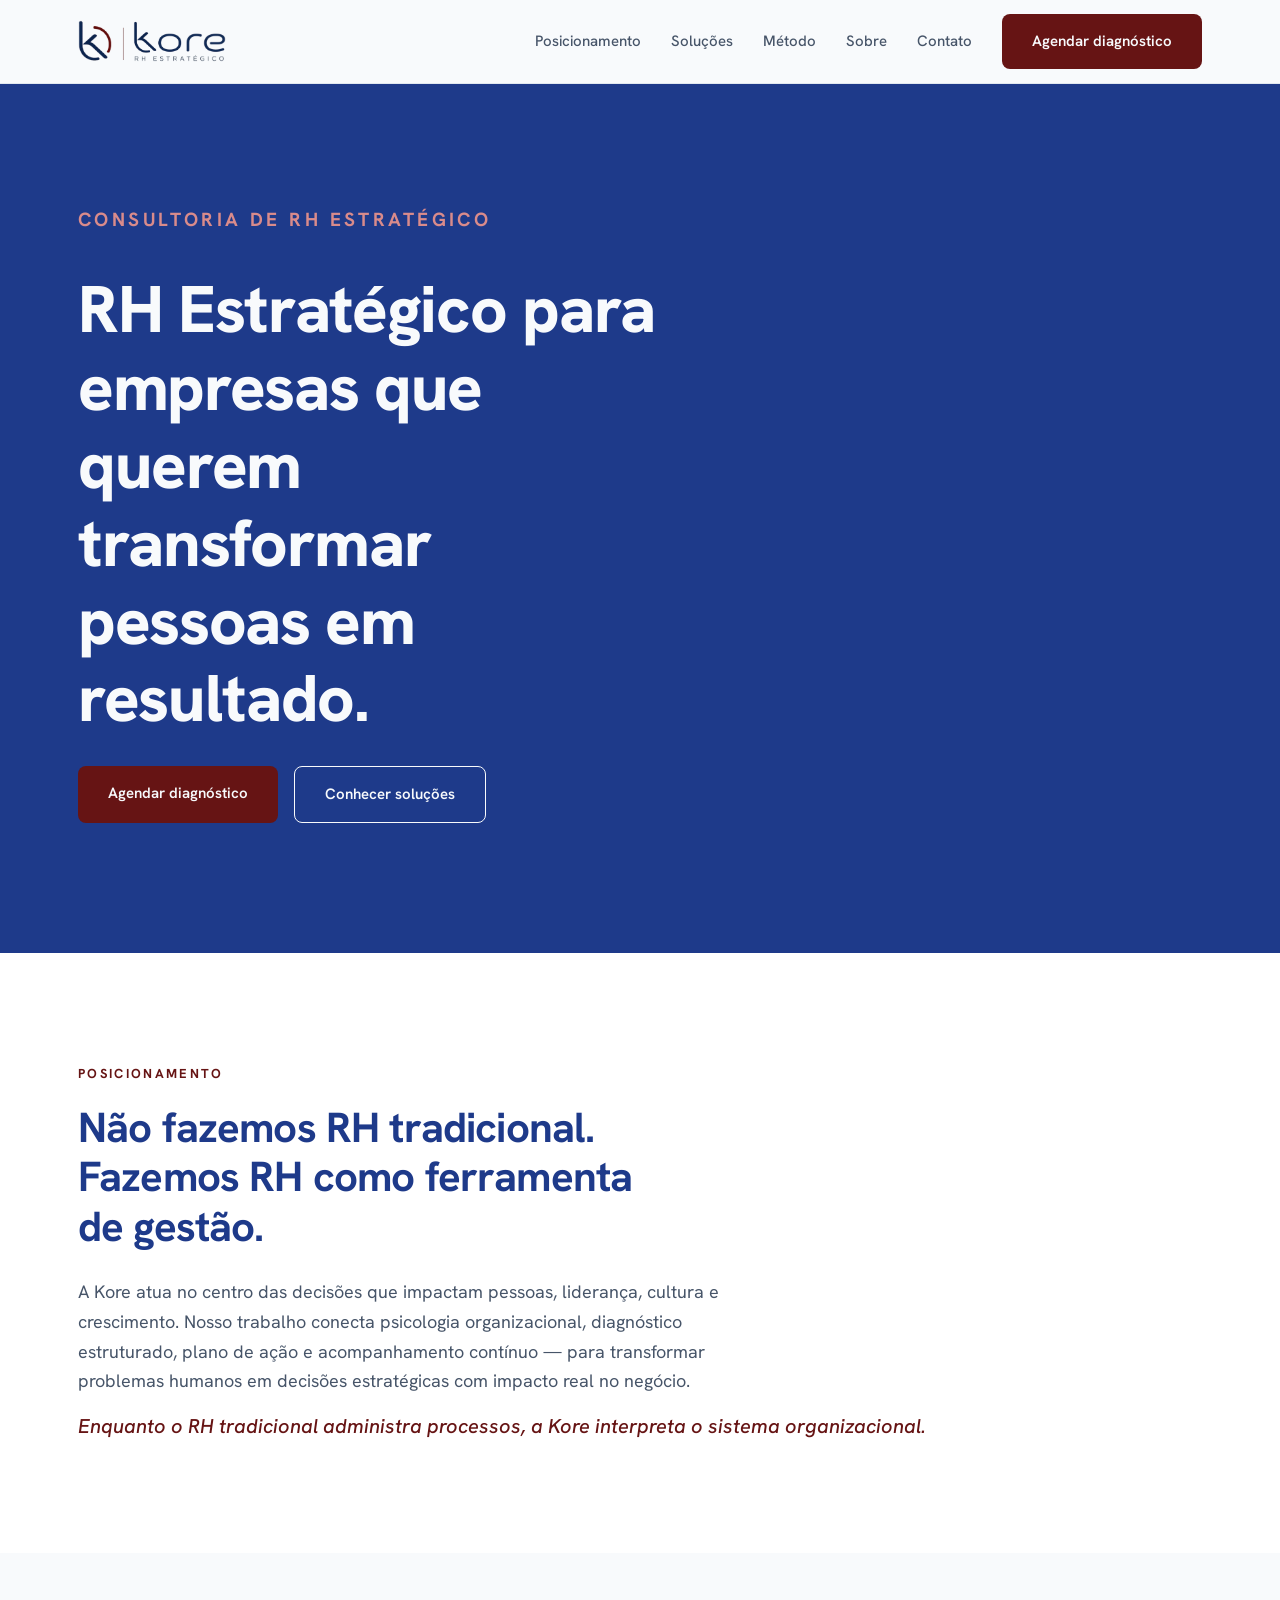
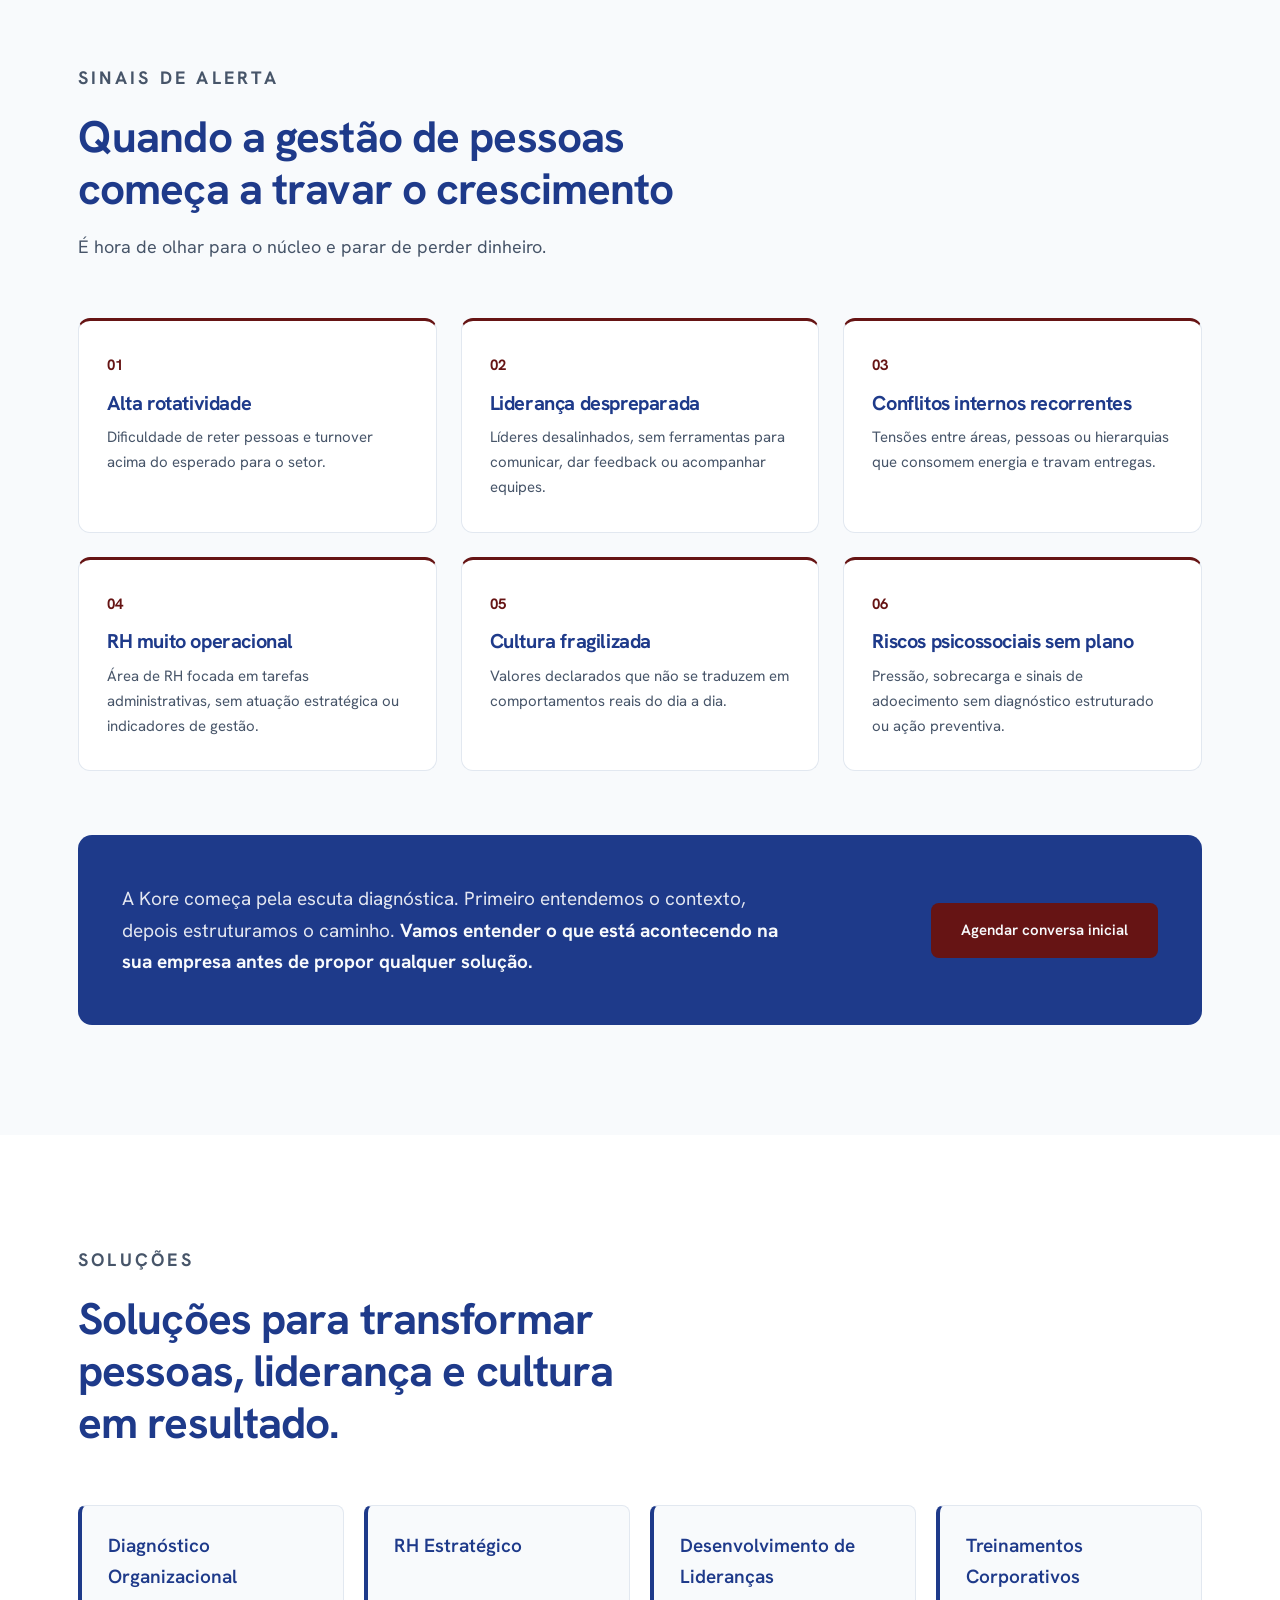
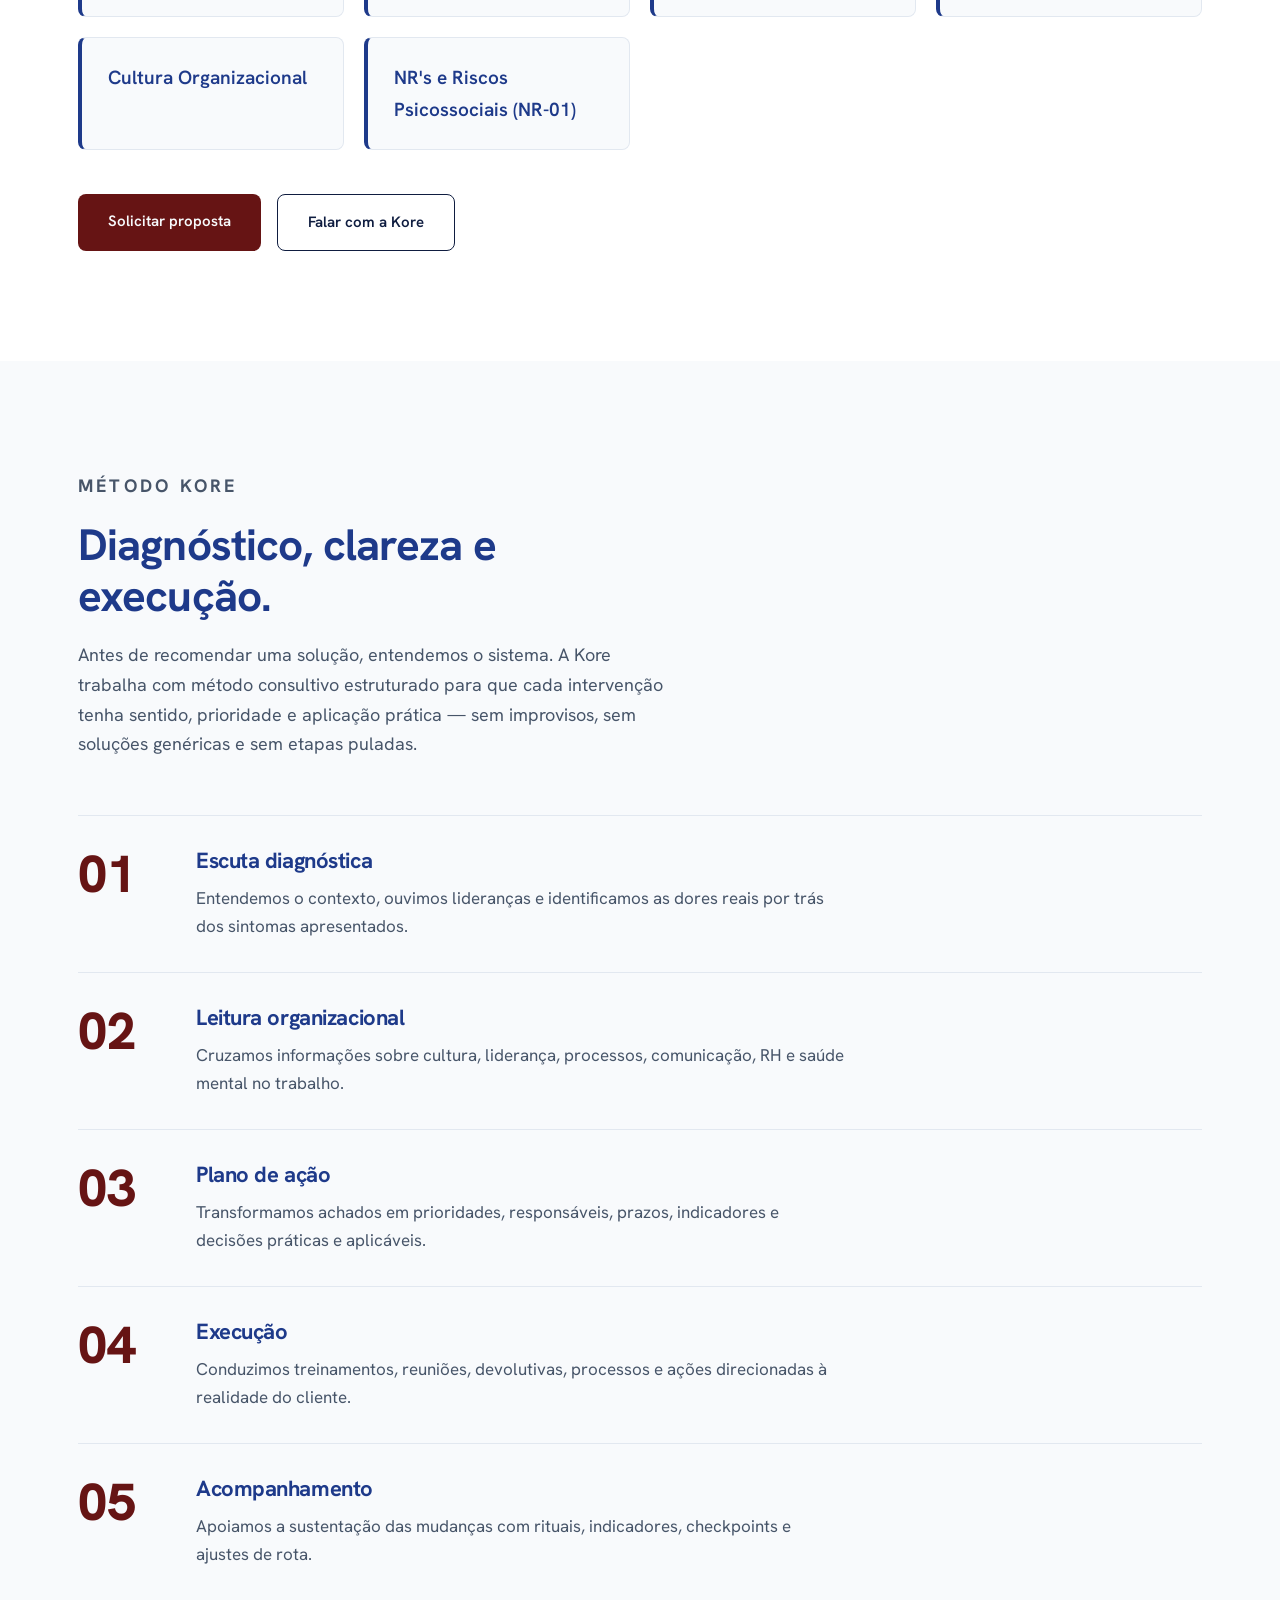
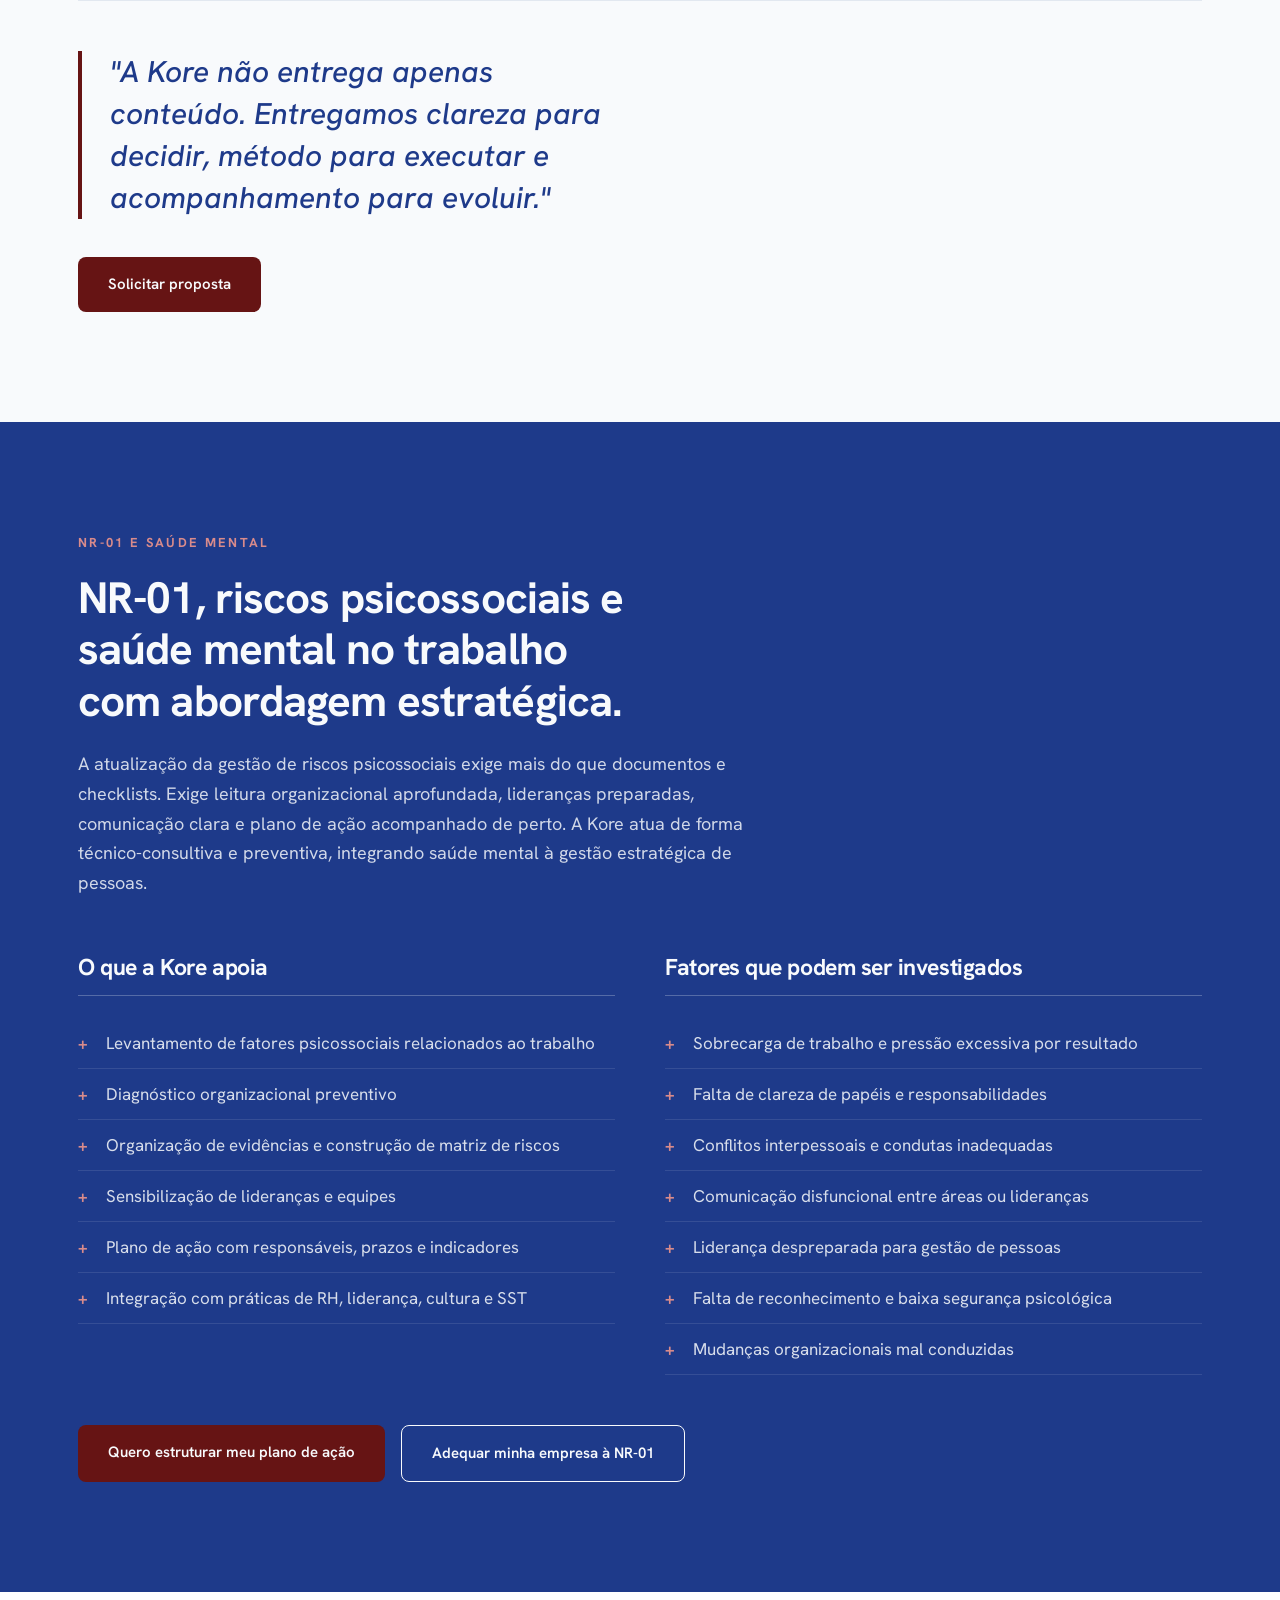
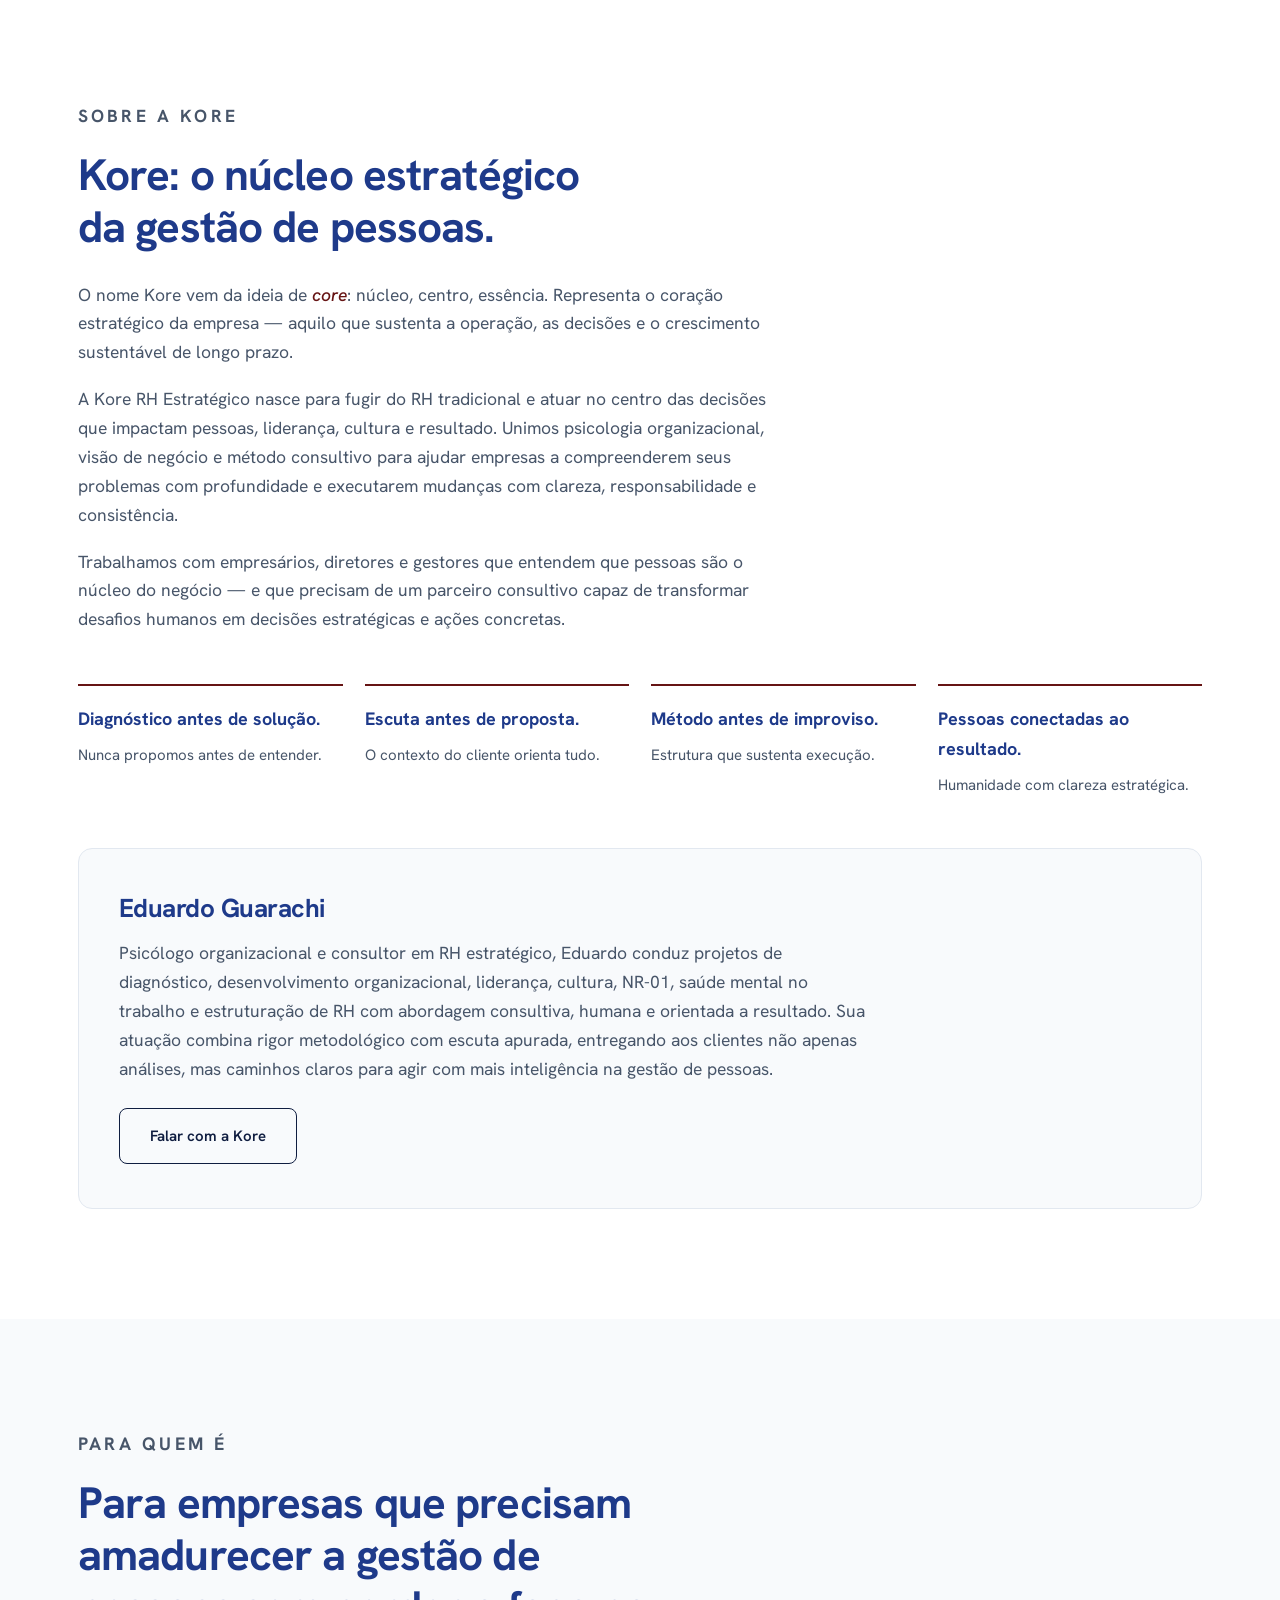
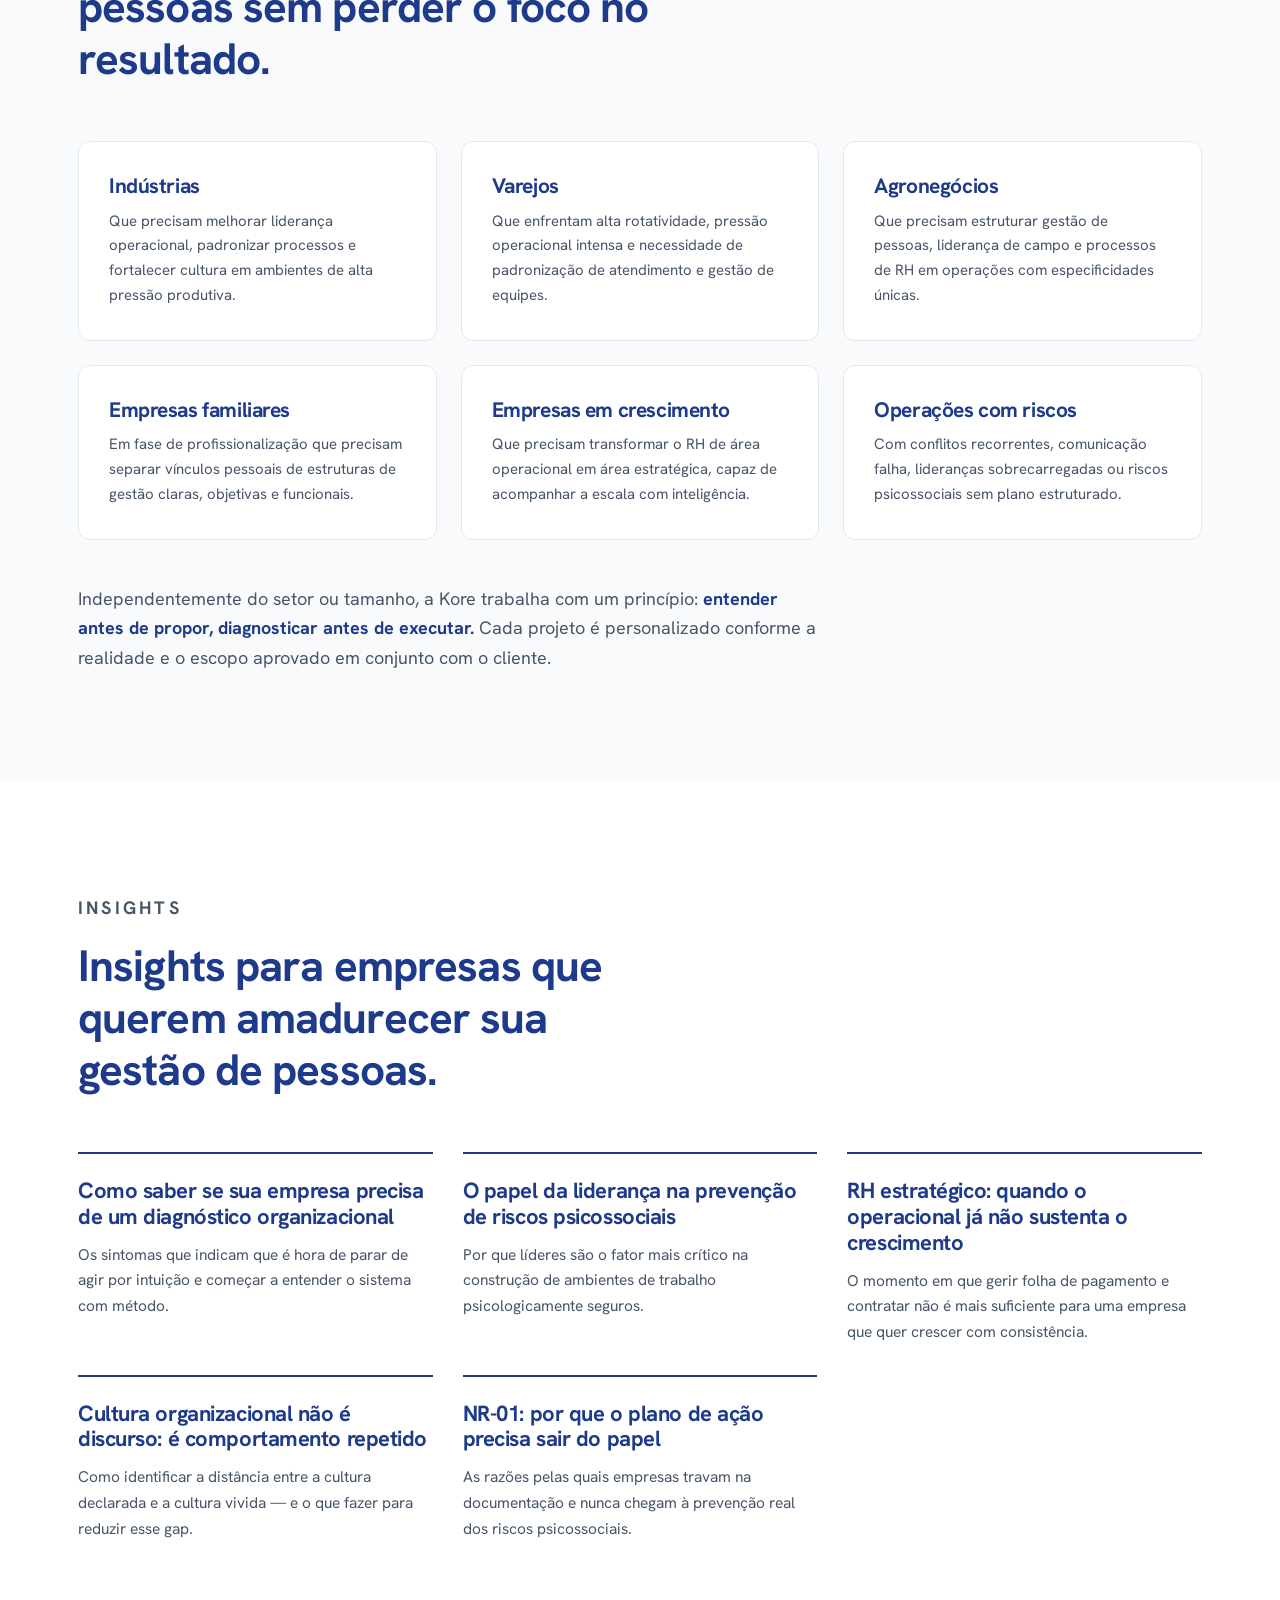
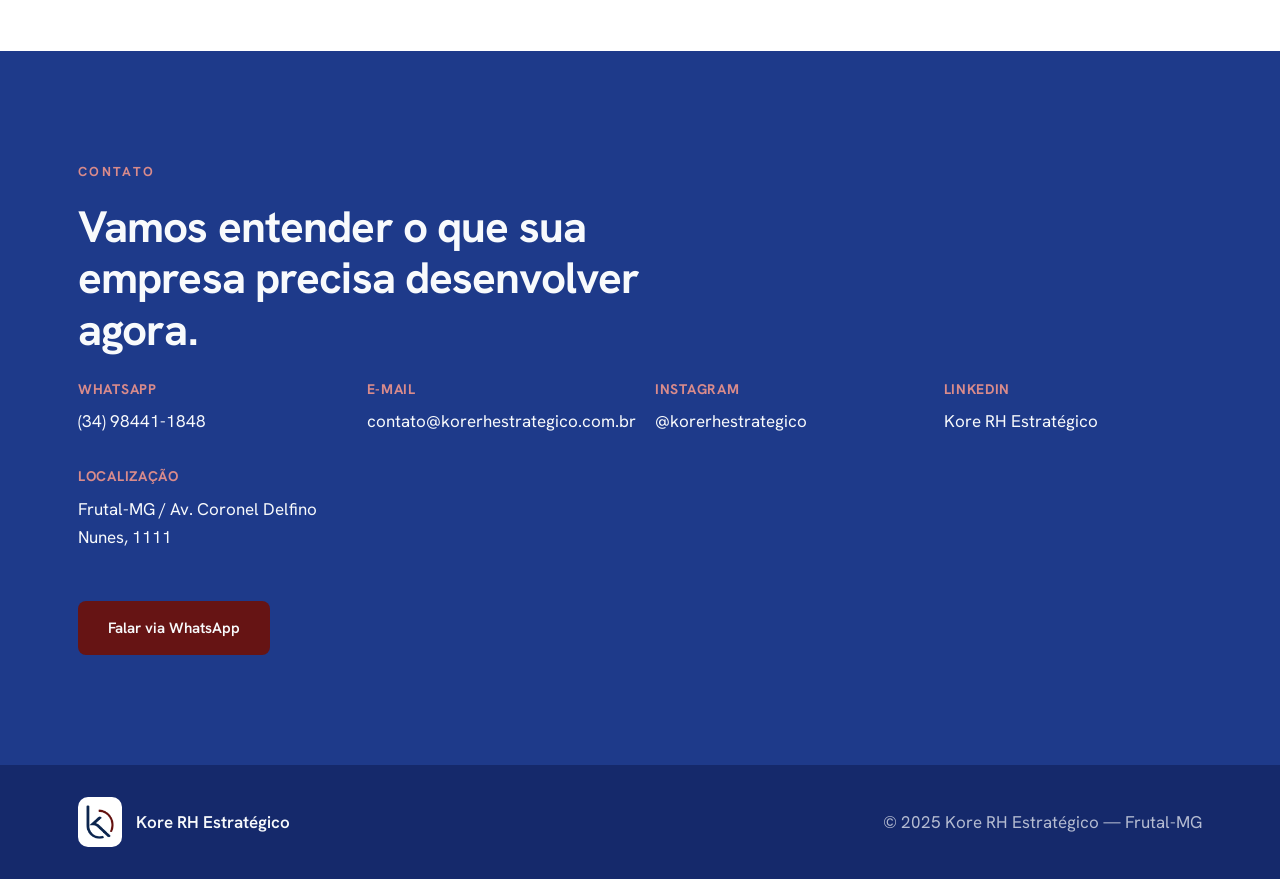
==== commit a36c63da: "Implement mobile menu toggle and styles Add responsive mobile menu functionality and styles." ====
--- a/index.html
+++ b/index.html
@@ -90,9 +90,27 @@
       padding: 14px 28px; max-width: 1180px; margin: 0 auto;
     }
     .nav .brand img { height: 42px; width: auto; }
+    .nav-menu { display: flex; align-items: center; gap: 30px; }
     .nav-links { display: flex; gap: 30px; align-items: center; }
     .nav-links a { font-size: 15px; font-weight: 500; color: var(--gray); transition: color 0.2s; }
     .nav-links a:hover { color: var(--blue); }
+
+    /* Botão hambúrguer (escondido no computador, aparece no celular) */
+    .menu-toggle {
+      display: none;
+      flex-direction: column; justify-content: center; gap: 5px;
+      width: 44px; height: 44px; padding: 10px;
+      background: transparent; border: none; cursor: pointer;
+    }
+    .menu-toggle span {
+      display: block; height: 2.5px; width: 100%;
+      background: var(--blue); border-radius: 2px;
+      transition: transform 0.25s ease, opacity 0.2s ease;
+    }
+    /* Vira um "X" quando o menu está aberto */
+    .menu-toggle.open span:nth-child(1) { transform: translateY(7.5px) rotate(45deg); }
+    .menu-toggle.open span:nth-child(2) { opacity: 0; }
+    .menu-toggle.open span:nth-child(3) { transform: translateY(-7.5px) rotate(-45deg); }
 
     /* ============ HERO ============ */
     .hero { background: var(--blue); color: var(--ice); padding: 120px 0 130px; }
@@ -233,12 +251,47 @@
     .footer-brand span { color: var(--ice); font-weight: 600; font-size: 17px; }
 
     /* ============ RESPONSIVO (celular) ============ */
+    @media (max-width: 860px) {
+      .menu-toggle { display: flex; }
+
+      /* O menu vira uma gaveta que abre abaixo do cabeçalho */
+      .nav-menu {
+        position: absolute; top: 100%; left: 0; right: 0;
+        flex-direction: column; align-items: stretch; gap: 0;
+        background: var(--ice);
+        padding: 8px 28px 24px;
+        border-bottom: 1px solid var(--line);
+        box-shadow: 0 14px 30px rgba(15, 29, 64, 0.1);
+        display: none;
+      }
+      .nav-menu.open { display: flex; }
+      .nav-links { flex-direction: column; align-items: stretch; gap: 0; }
+      .nav-links a { padding: 15px 2px; border-bottom: 1px solid var(--line); font-size: 16px; }
+      .nav-menu .btn { margin-top: 18px; text-align: center; }
+    }
+
     @media (max-width: 720px) {
-      section { padding: 70px 0; }
-      .nav-links { display: none; }
-      .passo { grid-template-columns: 56px 1fr; gap: 18px; }
-      .passo .big-num { font-size: 38px; }
-      .cta-faixa { flex-direction: column; align-items: flex-start; }
+      section { padding: 64px 0; }
+      .container { padding: 0 20px; }
+      .nav { padding: 12px 20px; }
+      .nav .brand img { height: 34px; }
+
+      .passo { grid-template-columns: 48px 1fr; gap: 16px; padding: 26px 0; }
+      .passo .big-num { font-size: 34px; }
+
+      .cta-faixa { flex-direction: column; align-items: flex-start; padding: 36px 28px; }
+      .consultor { padding: 34px 26px; }
+      .nr-cols { gap: 36px; }
+      .principios { margin: 36px 0; }
+    }
+
+    /* Telas bem pequenas: botões ocupam a largura toda */
+    @media (max-width: 480px) {
+      body { font-size: 16px; }
+      .hero-buttons, .sol-buttons, .nr-buttons { flex-direction: column; align-items: stretch; }
+      .hero-buttons .btn, .sol-buttons .btn, .nr-buttons .btn,
+      .cta-faixa .btn { width: 100%; text-align: center; }
+      .footer-inner { flex-direction: column; align-items: flex-start; }
     }
   </style>
 </head>
@@ -248,14 +301,21 @@
   <header>
     <nav class="nav">
       <a href="#inicio" class="brand"><img src="logo_full.png" alt="Kore RH Estratégico"></a>
-      <div class="nav-links">
-        <a href="#posicionamento">Posicionamento</a>
-        <a href="#solucoes">Soluções</a>
-        <a href="#metodo">Método</a>
-        <a href="#sobre">Sobre</a>
-        <a href="#contato">Contato</a>
-      </div>
-      <a href="https://api.whatsapp.com/send/?phone=5534984411848" class="btn btn-primary">Agendar diagnóstico</a>
+
+      <button class="menu-toggle" id="menuToggle" aria-label="Abrir menu">
+        <span></span><span></span><span></span>
+      </button>
+
+      <div class="nav-menu" id="navMenu">
+        <div class="nav-links">
+          <a href="#posicionamento">Posicionamento</a>
+          <a href="#solucoes">Soluções</a>
+          <a href="#metodo">Método</a>
+          <a href="#sobre">Sobre</a>
+          <a href="#contato">Contato</a>
+        </div>
+        <a href="https://api.whatsapp.com/send/?phone=5534984411848" class="btn btn-primary">Agendar diagnóstico</a>
+      </div>
     </nav>
   </header>
 
@@ -264,7 +324,6 @@
     <div class="container">
       <p class="eyebrow">Consultoria de RH Estratégico</p>
       <h1>RH Estratégico para empresas que querem transformar pessoas em resultado.</h1>
-      <p>A Kore RH Estratégico ajuda empresas a diagnosticar problemas, desenvolver lideranças, estruturar cultura, organizar processos de RH e reduzir riscos psicossociais — com método, clareza e foco em resultado.</p>
       <div class="hero-buttons">
         <a href="https://api.whatsapp.com/send/?phone=5534984411848" class="btn btn-primary">Agendar diagnóstico</a>
         <a href="#solucoes" class="btn btn-outline" style="color: var(--ice);">Conhecer soluções</a>
@@ -279,14 +338,6 @@
       <h2>Não fazemos RH tradicional. Fazemos RH como ferramenta de gestão.</h2>
       <p class="lead">A Kore atua no centro das decisões que impactam pessoas, liderança, cultura e crescimento. Nosso trabalho conecta psicologia organizacional, diagnóstico estruturado, plano de ação e acompanhamento contínuo — para transformar problemas humanos em decisões estratégicas com impacto real no negócio.</p>
       <p class="destaque">Enquanto o RH tradicional administra processos, a Kore interpreta o sistema organizacional.</p>
-
-      <div class="servicos-grid">
-        <div class="servico"><h3>Diagnóstico Organizacional</h3><p>Entenda sintomas, causas, riscos e oportunidades antes de agir. Primeiro compreendemos, depois recomendamos.</p></div>
-        <div class="servico"><h3>Liderança e Cultura</h3><p>Desenvolva líderes capazes de sustentar comportamentos organizacionais de alto desempenho.</p></div>
-        <div class="servico"><h3>RH Estratégico</h3><p>Organize processos, rotinas, indicadores e práticas de gestão de pessoas para que o RH apoie decisões do negócio.</p></div>
-        <div class="servico"><h3>NR's e Riscos Psicossociais (NR-01)</h3><p>Transforme obrigação legal em estratégia preventiva: plano de ação, sensibilização e integração com a gestão.</p></div>
-        <div class="servico"><h3>Recrutamento e Seleção de Talentos</h3><p>Encontre o talento certo para o lugar certo e pare de perder dinheiro com pessoas que não fazem sentido para sua empresa.</p></div>
-      </div>
     </div>
   </section>
 
@@ -421,7 +472,6 @@
       <div class="section-head">
         <p class="eyebrow">Para quem é</p>
         <h2>Para empresas que precisam amadurecer a gestão de pessoas sem perder o foco no resultado.</h2>
-        <p>A Kore atua com empresas de diferentes setores e estágios de maturidade organizacional. O denominador comum é sempre o mesmo: líderes que entendem que pessoas são estratégicas para o crescimento — e que precisam de um parceiro consultivo para estruturar esse caminho com método e clareza.</p>
       </div>
       <div class="paraquem-grid">
         <div class="quem-card"><h3>Indústrias</h3><p>Que precisam melhorar liderança operacional, padronizar processos e fortalecer cultura em ambientes de alta pressão produtiva.</p></div>
@@ -441,7 +491,6 @@
       <div class="section-head">
         <p class="eyebrow">Insights</p>
         <h2>Insights para empresas que querem amadurecer sua gestão de pessoas.</h2>
-        <p>Conteúdos sobre RH estratégico, liderança, cultura, diagnóstico organizacional, NR-01 e saúde mental no trabalho. Publicamos análises e reflexões para líderes e gestores que querem tomar decisões com mais inteligência.</p>
       </div>
       <div class="insights-grid">
         <div class="insight"><h3>Como saber se sua empresa precisa de um diagnóstico organizacional</h3><p>Os sintomas que indicam que é hora de parar de agir por intuição e começar a entender o sistema com método.</p></div>
@@ -458,7 +507,6 @@
     <div class="container">
       <p class="eyebrow">Contato</p>
       <h2>Vamos entender o que sua empresa precisa desenvolver agora.</h2>
-      <p class="intro">Conte para a Kore qual desafio sua empresa está enfrentando. Vamos indicar o melhor caminho: diagnóstico organizacional, desenvolvimento de liderança, treinamento, RH estratégico, fortalecimento de cultura ou estruturação de NR-01. A conversa começa pela escuta — sem pressa e sem proposta antecipada.</p>
       <div class="canais">
         <div class="canal"><strong>WhatsApp</strong><a href="https://api.whatsapp.com/send/?phone=5534984411848">(34) 98441-1848</a></div>
         <div class="canal"><strong>E-mail</strong><a href="mailto:contato@korerhestrategico.com.br">contato@korerhestrategico.com.br</a></div>
@@ -481,5 +529,25 @@
     </div>
   </footer>
 
+  <!-- ============ SCRIPT DO MENU (celular) ============ -->
+  <script>
+    const botaoMenu = document.getElementById('menuToggle');
+    const menu = document.getElementById('navMenu');
+
+    // Abre e fecha o menu ao tocar no botão
+    botaoMenu.addEventListener('click', function () {
+      menu.classList.toggle('open');
+      botaoMenu.classList.toggle('open');
+    });
+
+    // Fecha o menu automaticamente ao tocar em qualquer link
+    menu.querySelectorAll('a').forEach(function (link) {
+      link.addEventListener('click', function () {
+        menu.classList.remove('open');
+        botaoMenu.classList.remove('open');
+      });
+    });
+  </script>
+
 </body>
 </html>
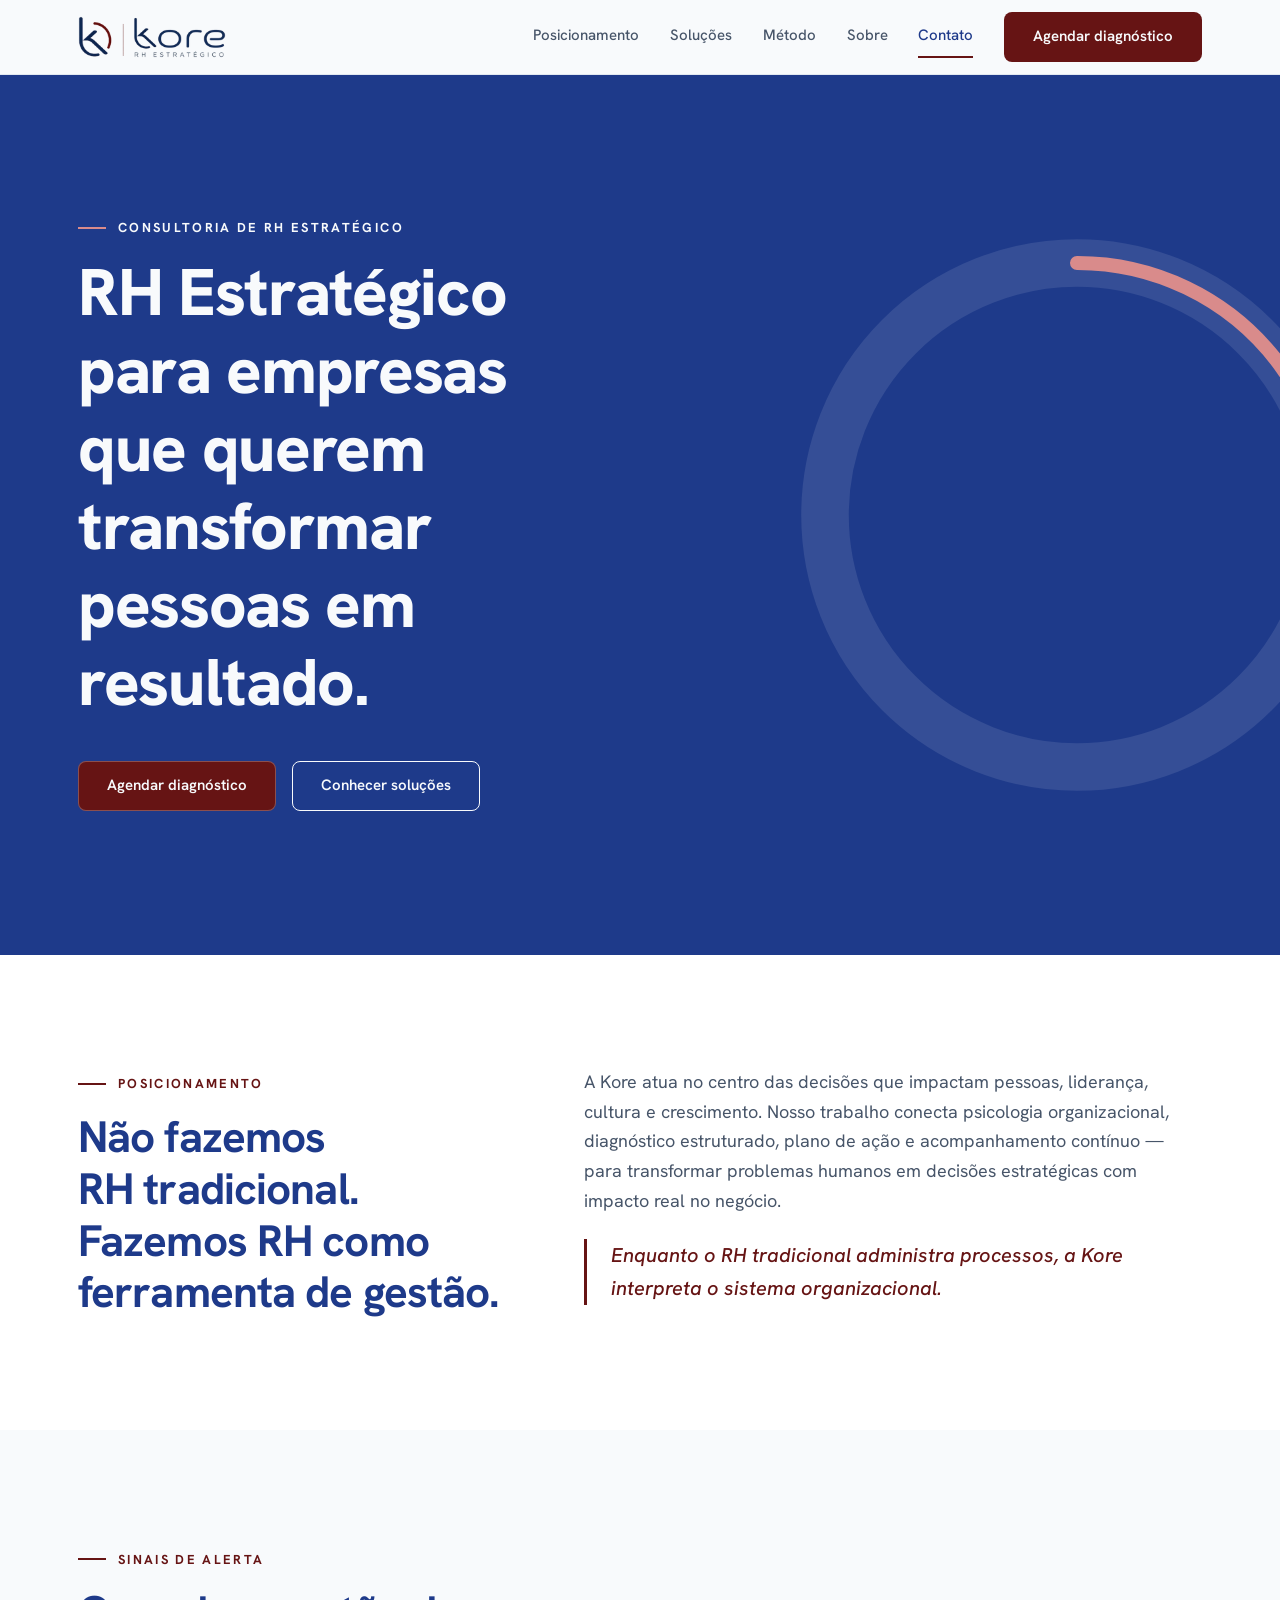
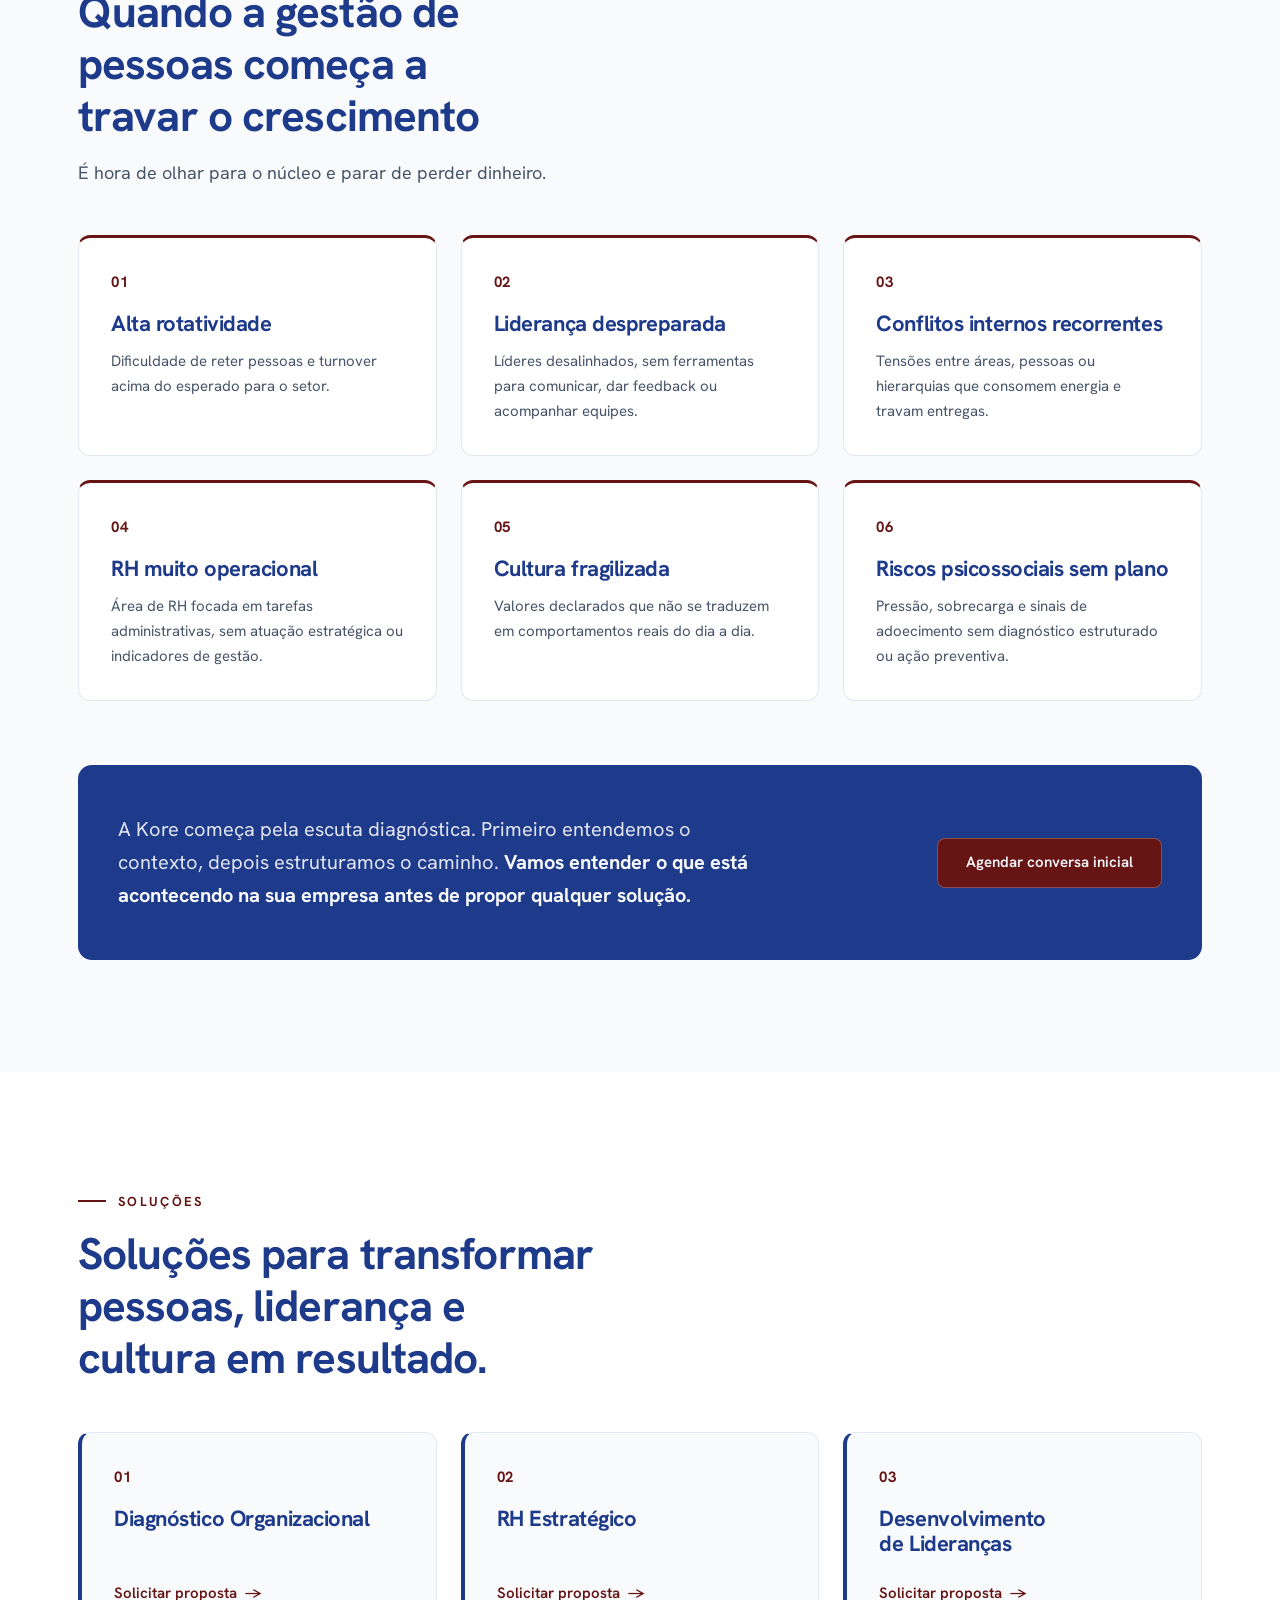
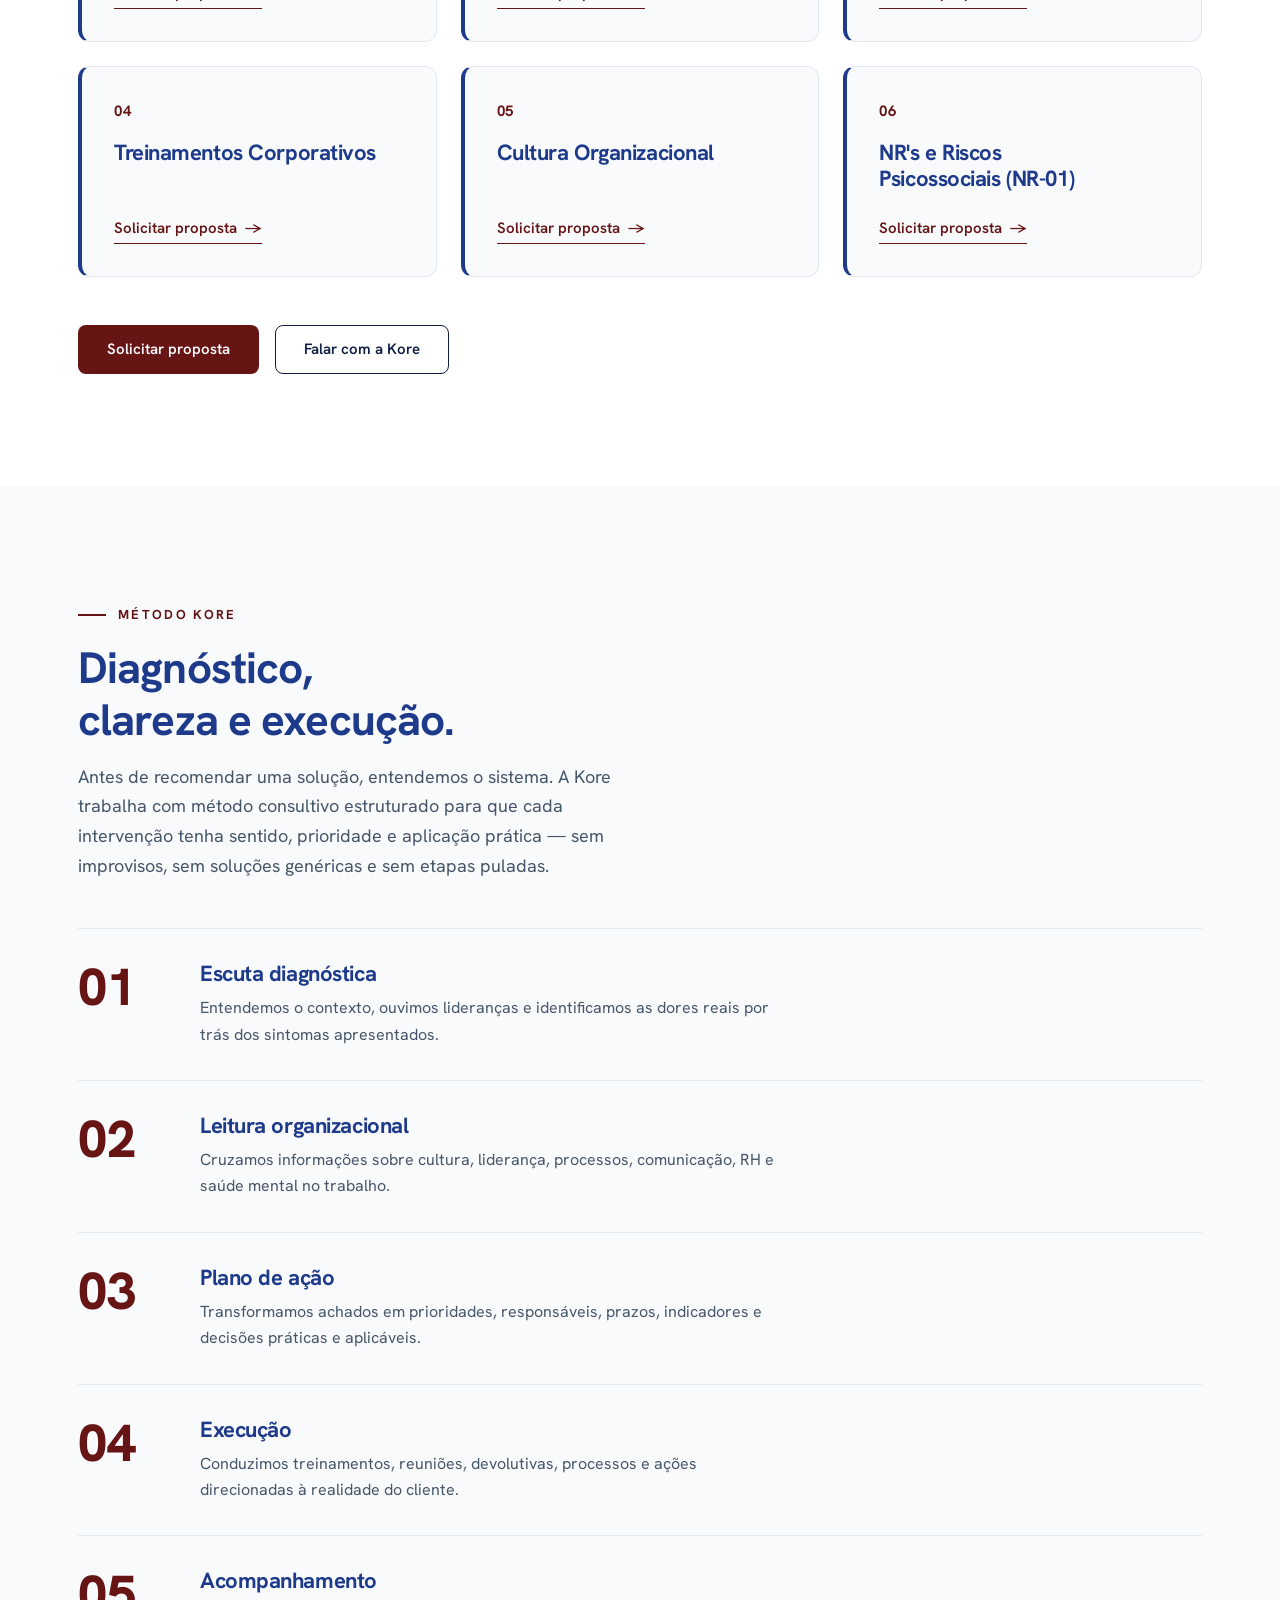
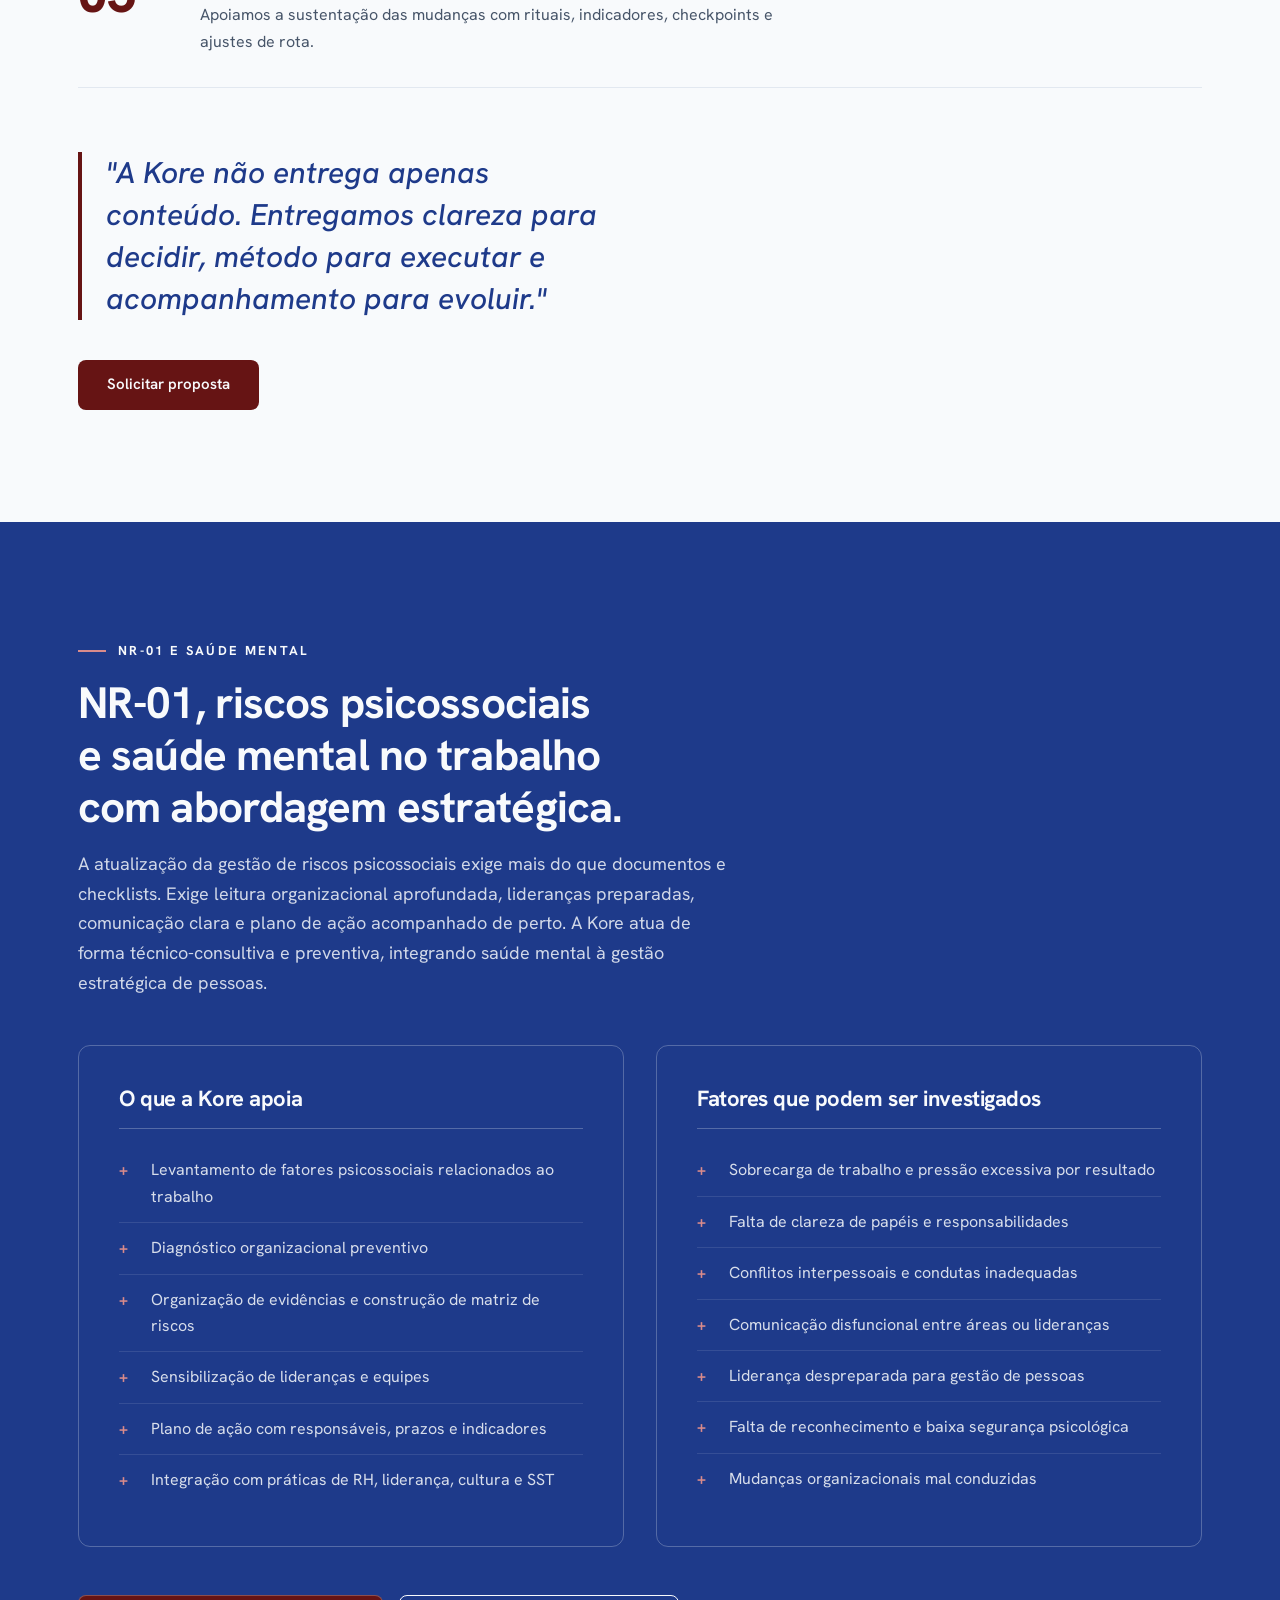
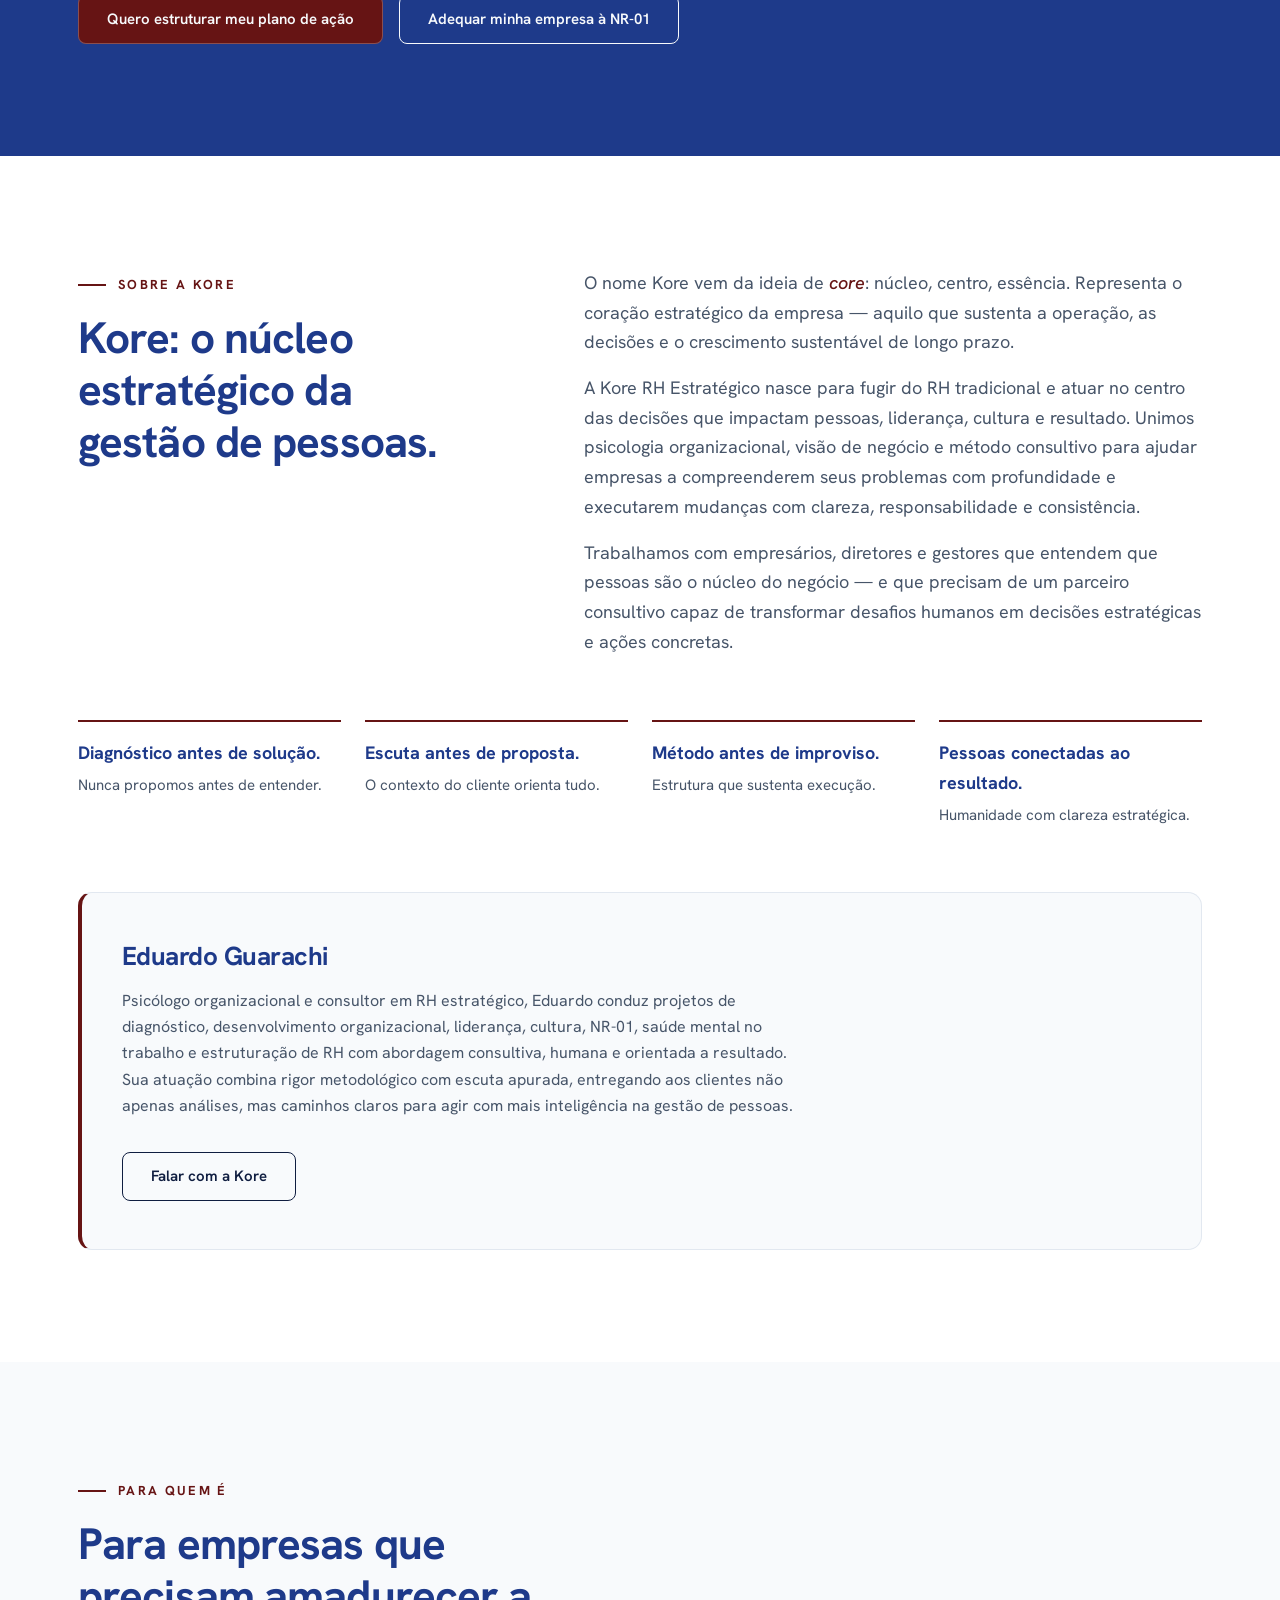
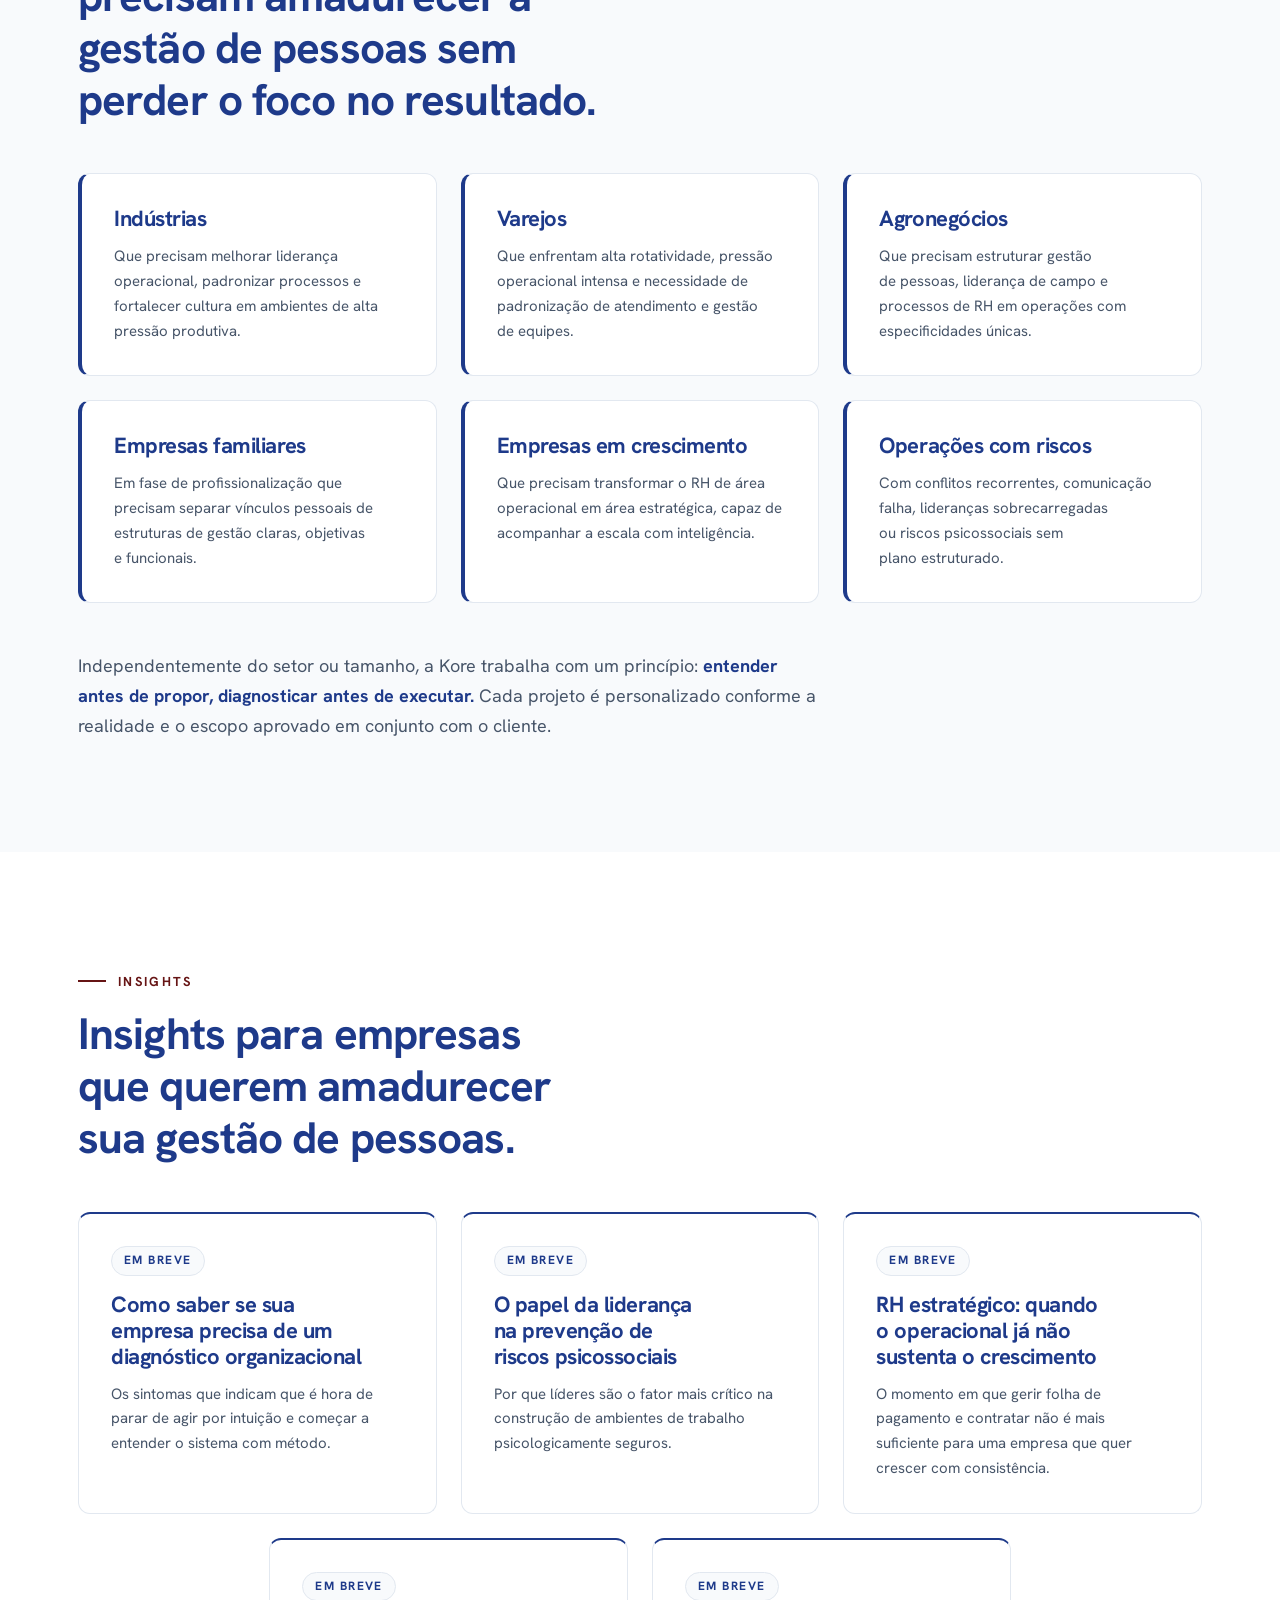
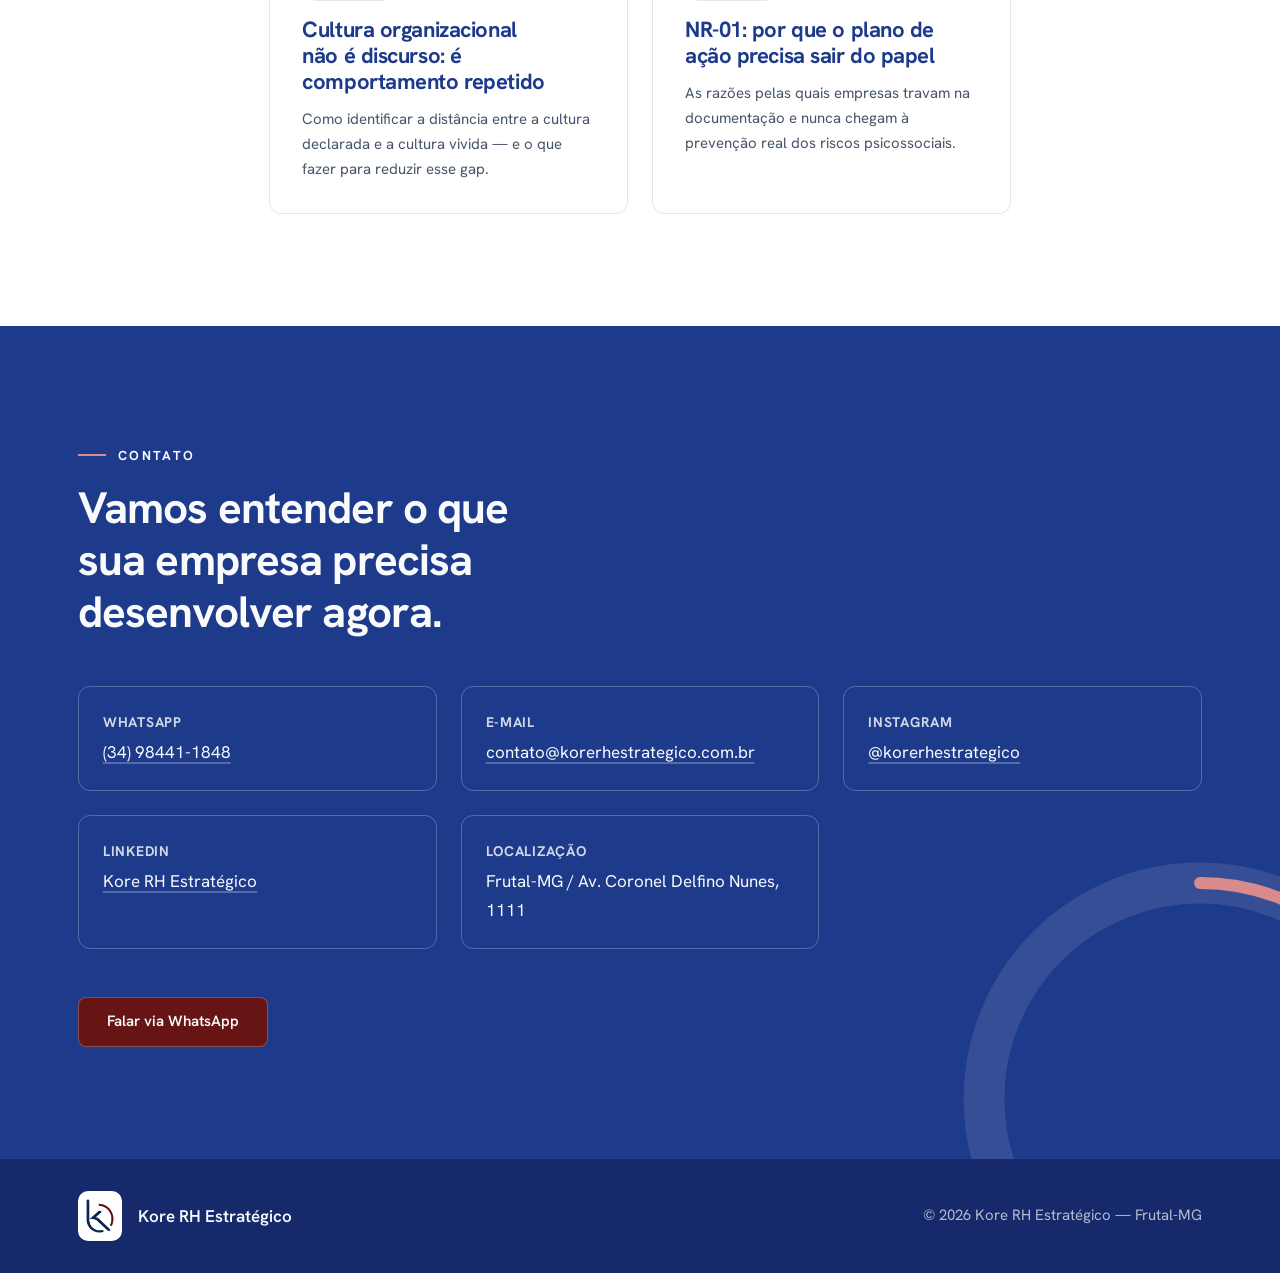
==== commit 000079e1: "Remodela o site e separa CSS, JS e imagens - Estrutura: index.html, css/style.css, js/main.js e img/" ====
--- a/index.html
+++ b/index.html
@@ -5,549 +5,328 @@
   <meta name="viewport" content="width=device-width, initial-scale=1.0">
   <title>RH Estratégico para empresas que querem transformar pessoas em resultado.</title>
   <meta name="description" content="Consultoria de RH Estratégico. A Kore ajuda empresas a diagnosticar problemas, desenvolver lideranças, estruturar cultura e reduzir riscos psicossociais.">
+  <meta name="theme-color" content="#1E3A8A">
+  <link rel="canonical" href="https://jmqz.github.io/Site-Kore-RH-Estrat-gico/">
+
+  <!-- Open Graph -->
+  <meta property="og:type" content="website">
+  <meta property="og:locale" content="pt_BR">
+  <meta property="og:site_name" content="Kore RH Estratégico">
+  <meta property="og:title" content="RH Estratégico para empresas que querem transformar pessoas em resultado.">
+  <meta property="og:description" content="Consultoria de RH Estratégico. A Kore ajuda empresas a diagnosticar problemas, desenvolver lideranças, estruturar cultura e reduzir riscos psicossociais.">
+  <meta property="og:url" content="https://jmqz.github.io/Site-Kore-RH-Estrat-gico/">
+  <meta property="og:image" content="https://jmqz.github.io/Site-Kore-RH-Estrat-gico/img/og-image.png">
+  <meta property="og:image:width" content="1200">
+  <meta property="og:image:height" content="630">
+  <meta property="og:image:alt" content="Logo Kore RH Estratégico">
+  <meta name="twitter:card" content="summary_large_image">
+
+  <!-- Favicon -->
+  <link rel="icon" type="image/png" sizes="32x32" href="img/favicon-32.png">
+  <link rel="apple-touch-icon" sizes="180x180" href="img/apple-touch-icon.png">
 
   <link rel="preconnect" href="https://fonts.googleapis.com">
   <link rel="preconnect" href="https://fonts.gstatic.com" crossorigin>
-  <link href="https://fonts.googleapis.com/css2?family=Hanken+Grotesk:wght@300;400;500;600;700;800&display=swap" rel="stylesheet">
-
-  <style>
-    /* ============================================
-       PALETA OFICIAL KORE (sistema hexadecimal)
-       Mude aqui e o site inteiro acompanha
-    ============================================ */
-    :root {
-      --blue: #1E3A8A;       /* PRIMÁRIA - Azul profundo (autoridade) */
-      --blue-deep: #15296b;  /* variação escura (rodapé) */
-      --blue-soft: #2a4ba0;  /* variação clara (hover) */
-      --wine: #661414;       /* DESTAQUE - Vinho (ação, CTAs) */
-      --wine-soft: #8a2222;  /* vinho mais claro (hover) */
-      --gray: #475569;       /* SECUNDÁRIA - Cinza (textos de apoio) */
-      --ice: #F8FAFC;        /* SUPORTE - Branco gelo (fundos, respiro) */
-      --white: #ffffff;
-      --ink: #0f1d40;        /* azul quase preto (títulos) */
-      --line: #e2e8f0;       /* linhas e bordas */
-      --sans: 'Hanken Grotesk', system-ui, sans-serif;
-    }
-
-    /* ============ RESET BÁSICO ============ */
-    * { margin: 0; padding: 0; box-sizing: border-box; }
-    html { scroll-behavior: smooth; }
-    body {
-      font-family: var(--sans);
-      color: var(--ink);
-      background: var(--white);
-      line-height: 1.65;
-      font-size: 17px;
-      -webkit-font-smoothing: antialiased;
-    }
-    h1, h2, h3, h4 {
-      font-weight: 700;
-      line-height: 1.18;
-      letter-spacing: -0.02em;
-      color: var(--blue);
-    }
-    a { color: inherit; text-decoration: none; }
-    img { max-width: 100%; display: block; }
-
-    .container { width: 100%; max-width: 1180px; margin: 0 auto; padding: 0 28px; }
-    section { padding: 110px 0; }
-
-    /* Rótulo pequeno acima dos títulos */
-    .eyebrow {
-      font-size: 13px;
-      font-weight: 700;
-      letter-spacing: 0.18em;
-      text-transform: uppercase;
-      color: var(--wine);
-      margin-bottom: 18px;
-    }
-
-    /* ============ BOTÕES ============ */
-    .btn {
-      display: inline-block;
-      padding: 15px 30px;
-      border-radius: 8px;
-      font-weight: 600;
-      font-size: 15px;
-      transition: transform 0.2s ease, background 0.2s ease, color 0.2s ease;
-      cursor: pointer;
-      border: none;
-    }
-    .btn-primary { background: var(--wine); color: var(--ice); }
-    .btn-primary:hover { background: var(--wine-soft); transform: translateY(-2px); }
-    .btn-outline { border: 1.5px solid currentColor; background: transparent; }
-    .btn-outline:hover { background: var(--ink); color: var(--ice); transform: translateY(-2px); }
-
-    /* ============ CABEÇALHO ============ */
-    header {
-      position: sticky; top: 0; z-index: 100;
-      background: rgba(248, 250, 252, 0.92);
-      backdrop-filter: blur(10px);
-      border-bottom: 1px solid var(--line);
-    }
-    .nav {
-      display: flex; align-items: center; justify-content: space-between;
-      padding: 14px 28px; max-width: 1180px; margin: 0 auto;
-    }
-    .nav .brand img { height: 42px; width: auto; }
-    .nav-menu { display: flex; align-items: center; gap: 30px; }
-    .nav-links { display: flex; gap: 30px; align-items: center; }
-    .nav-links a { font-size: 15px; font-weight: 500; color: var(--gray); transition: color 0.2s; }
-    .nav-links a:hover { color: var(--blue); }
-
-    /* Botão hambúrguer (escondido no computador, aparece no celular) */
-    .menu-toggle {
-      display: none;
-      flex-direction: column; justify-content: center; gap: 5px;
-      width: 44px; height: 44px; padding: 10px;
-      background: transparent; border: none; cursor: pointer;
-    }
-    .menu-toggle span {
-      display: block; height: 2.5px; width: 100%;
-      background: var(--blue); border-radius: 2px;
-      transition: transform 0.25s ease, opacity 0.2s ease;
-    }
-    /* Vira um "X" quando o menu está aberto */
-    .menu-toggle.open span:nth-child(1) { transform: translateY(7.5px) rotate(45deg); }
-    .menu-toggle.open span:nth-child(2) { opacity: 0; }
-    .menu-toggle.open span:nth-child(3) { transform: translateY(-7.5px) rotate(-45deg); }
-
-    /* ============ HERO ============ */
-    .hero { background: var(--blue); color: var(--ice); padding: 120px 0 130px; }
-    .hero .eyebrow { color: #d98b8b; }
-    .hero h1 {
-      font-size: clamp(38px, 6vw, 66px);
-      max-width: 16ch; margin-bottom: 28px; color: var(--ice);
-      font-weight: 800;
-    }
-    .hero p { font-size: 19px; max-width: 60ch; color: rgba(248, 250, 252, 0.82); margin-bottom: 36px; }
-    .hero-buttons { display: flex; gap: 16px; flex-wrap: wrap; }
-
-    /* ============ POSICIONAMENTO ============ */
-    .posicionamento h2 { font-size: clamp(28px, 4vw, 42px); max-width: 24ch; margin-bottom: 26px; }
-    .posicionamento .lead { font-size: 18px; color: var(--gray); max-width: 65ch; margin-bottom: 14px; }
-    .destaque { font-style: italic; color: var(--wine); font-size: 20px; font-weight: 500; }
-
-    .servicos-grid {
-      display: grid; grid-template-columns: repeat(auto-fit, minmax(280px, 1fr));
-      gap: 1px; background: var(--line); margin-top: 64px; border: 1px solid var(--line);
-    }
-    .servico { background: var(--white); padding: 36px 32px; }
-    .servico h3 { font-size: 21px; margin-bottom: 12px; }
-    .servico p { font-size: 15.5px; color: var(--gray); }
-
-    /* ============ SINAIS DE ALERTA ============ */
-    .alerta { background: var(--ice); }
-    .section-head { max-width: 60ch; margin-bottom: 56px; }
-    .section-head h2 { font-size: clamp(28px, 4vw, 44px); margin-bottom: 18px; }
-    .section-head p { font-size: 18px; color: var(--gray); }
-
-    .alerta-grid { display: grid; grid-template-columns: repeat(auto-fit, minmax(290px, 1fr)); gap: 24px; }
-    .card-alerta {
-      background: var(--white); border: 1px solid var(--line); border-radius: 12px;
-      padding: 32px 28px; border-top: 3px solid var(--wine);
-      transition: transform 0.2s, box-shadow 0.2s;
-    }
-    .card-alerta:hover { transform: translateY(-4px); box-shadow: 0 16px 40px rgba(30, 58, 138, 0.1); }
-    .card-alerta .num { color: var(--wine); font-size: 15px; font-weight: 700; display: block; margin-bottom: 14px; }
-    .card-alerta h3 { font-size: 20px; margin-bottom: 10px; }
-    .card-alerta p { font-size: 15px; color: var(--gray); }
-
-    .cta-faixa {
-      margin-top: 64px; background: var(--blue); color: var(--ice); border-radius: 14px;
-      padding: 48px 44px; display: flex; align-items: center; justify-content: space-between;
-      gap: 32px; flex-wrap: wrap;
-    }
-    .cta-faixa p { font-size: 19px; max-width: 60ch; color: rgba(248, 250, 252, 0.9); }
-    .cta-faixa p strong { color: var(--ice); font-weight: 700; }
-
-    /* ============ SOLUÇÕES ============ */
-    .soldes-grid { display: grid; grid-template-columns: repeat(auto-fit, minmax(260px, 1fr)); gap: 20px; margin-bottom: 44px; }
-    .pill-sol {
-      background: var(--ice); border: 1px solid var(--line); border-left: 4px solid var(--blue);
-      border-radius: 8px; padding: 24px 26px; font-size: 19px; font-weight: 600; color: var(--blue);
-      transition: background 0.2s, color 0.2s, border-color 0.2s;
-    }
-    .pill-sol:hover { background: var(--blue); color: var(--ice); border-color: var(--blue); }
-    .sol-buttons { display: flex; gap: 16px; flex-wrap: wrap; }
-
-    /* ============ MÉTODO KORE ============ */
-    .metodo { background: var(--ice); }
-    .passos { display: flex; flex-direction: column; margin-top: 20px; }
-    .passo {
-      display: grid; grid-template-columns: 90px 1fr; gap: 28px;
-      padding: 32px 0; border-top: 1px solid var(--line); align-items: start;
-    }
-    .passo:last-child { border-bottom: 1px solid var(--line); }
-    .passo .big-num { font-size: 52px; font-weight: 800; color: var(--wine); line-height: 1; }
-    .passo h3 { font-size: 22px; margin-bottom: 10px; }
-    .passo p { color: var(--gray); max-width: 65ch; }
-
-    blockquote {
-      margin: 50px 0 38px; font-style: italic; font-size: clamp(22px, 3vw, 30px);
-      color: var(--blue); line-height: 1.4; max-width: 32ch; font-weight: 500;
-      border-left: 4px solid var(--wine); padding-left: 28px;
-    }
-
-    /* ============ NR-01 E SAÚDE MENTAL ============ */
-    .nr01 { background: var(--blue); color: var(--ice); }
-    .nr01 .eyebrow { color: #d98b8b; }
-    .nr01 h2 { font-size: clamp(28px, 4vw, 44px); max-width: 22ch; margin-bottom: 22px; color: var(--ice); }
-    .nr01 .intro { color: rgba(248, 250, 252, 0.82); font-size: 18px; max-width: 70ch; margin-bottom: 56px; }
-    .nr-cols { display: grid; grid-template-columns: repeat(auto-fit, minmax(320px, 1fr)); gap: 50px; margin-bottom: 50px; }
-    .nr-col h3 { font-size: 23px; margin-bottom: 22px; padding-bottom: 14px; color: var(--ice); border-bottom: 1px solid rgba(248, 250, 252, 0.25); }
-    .nr-col ul { list-style: none; }
-    .nr-col li { padding: 11px 0 11px 28px; position: relative; color: rgba(248, 250, 252, 0.85); border-bottom: 1px solid rgba(248, 250, 252, 0.1); }
-    .nr-col li::before { content: "+"; position: absolute; left: 0; color: #d98b8b; font-weight: 700; }
-    .nr-buttons { display: flex; gap: 16px; flex-wrap: wrap; }
-    .nr01 .btn-outline { color: var(--ice); }
-    .nr01 .btn-outline:hover { background: var(--ice); color: var(--blue); }
-
-    /* ============ SOBRE A KORE ============ */
-    .sobre h2 { font-size: clamp(28px, 4vw, 44px); max-width: 22ch; margin-bottom: 28px; }
-    .sobre p { color: var(--gray); max-width: 70ch; margin-bottom: 18px; font-size: 17.5px; }
-    .sobre em { color: var(--wine); font-style: italic; font-weight: 500; }
-
-    .principios { display: grid; grid-template-columns: repeat(auto-fit, minmax(240px, 1fr)); gap: 22px; margin: 50px 0; }
-    .principio { border-top: 2px solid var(--wine); padding-top: 18px; }
-    .principio strong { display: block; font-size: 18px; font-weight: 700; color: var(--blue); margin-bottom: 6px; }
-    .principio span { font-size: 15px; color: var(--gray); }
-
-    .consultor { background: var(--ice); border: 1px solid var(--line); border-radius: 14px; padding: 44px 40px; margin-top: 30px; }
-    .consultor h3 { font-size: 26px; margin-bottom: 16px; }
-    .consultor p { max-width: 75ch; margin-bottom: 24px; color: var(--gray); }
-
-    /* ============ PARA QUEM É ============ */
-    .paraquem { background: var(--ice); }
-    .paraquem-grid { display: grid; grid-template-columns: repeat(auto-fit, minmax(300px, 1fr)); gap: 24px; }
-    .quem-card { background: var(--white); border-radius: 12px; padding: 32px 30px; border: 1px solid var(--line); }
-    .quem-card h3 { font-size: 21px; margin-bottom: 10px; }
-    .quem-card p { font-size: 15px; color: var(--gray); }
-    .paraquem-foot { margin-top: 44px; font-size: 18px; color: var(--gray); max-width: 75ch; }
-    .paraquem-foot strong { color: var(--blue); }
-
-    /* ============ INSIGHTS ============ */
-    .insights-grid { display: grid; grid-template-columns: repeat(auto-fit, minmax(330px, 1fr)); gap: 30px; margin-top: 50px; }
-    .insight { border-top: 2px solid var(--blue); padding-top: 24px; }
-    .insight h3 { font-size: 22px; margin-bottom: 12px; }
-    .insight p { color: var(--gray); font-size: 15.5px; }
-
-    /* ============ CONTATO ============ */
-    .contato { background: var(--blue); color: var(--ice); }
-    .contato .eyebrow { color: #d98b8b; }
-    .contato h2 { font-size: clamp(28px, 4vw, 44px); max-width: 24ch; margin-bottom: 22px; color: var(--ice); }
-    .contato .intro { color: rgba(248, 250, 252, 0.82); font-size: 18px; max-width: 70ch; margin-bottom: 50px; }
-    .canais { display: grid; grid-template-columns: repeat(auto-fit, minmax(240px, 1fr)); gap: 30px; margin-bottom: 50px; }
-    .canal strong { display: block; color: #d98b8b; font-size: 14px; letter-spacing: 0.05em; text-transform: uppercase; margin-bottom: 6px; }
-    .canal a, .canal span { color: var(--ice); font-size: 17px; }
-    .canal a:hover { color: #d98b8b; }
-
-    /* ============ RODAPÉ ============ */
-    footer { background: var(--blue-deep); color: rgba(248, 250, 252, 0.7); padding: 32px 0; }
-    .footer-inner { display: flex; justify-content: space-between; align-items: center; gap: 20px; flex-wrap: wrap; }
-    .footer-brand { display: flex; align-items: center; gap: 14px; }
-    .footer-brand .badge { background: var(--white); border-radius: 10px; padding: 8px; display: flex; }
-    .footer-brand .badge img { height: 34px; width: auto; }
-    .footer-brand span { color: var(--ice); font-weight: 600; font-size: 17px; }
-
-    /* ============ RESPONSIVO (celular) ============ */
-    @media (max-width: 860px) {
-      .menu-toggle { display: flex; }
-
-      /* O menu vira uma gaveta que abre abaixo do cabeçalho */
-      .nav-menu {
-        position: absolute; top: 100%; left: 0; right: 0;
-        flex-direction: column; align-items: stretch; gap: 0;
-        background: var(--ice);
-        padding: 8px 28px 24px;
-        border-bottom: 1px solid var(--line);
-        box-shadow: 0 14px 30px rgba(15, 29, 64, 0.1);
-        display: none;
-      }
-      .nav-menu.open { display: flex; }
-      .nav-links { flex-direction: column; align-items: stretch; gap: 0; }
-      .nav-links a { padding: 15px 2px; border-bottom: 1px solid var(--line); font-size: 16px; }
-      .nav-menu .btn { margin-top: 18px; text-align: center; }
-    }
-
-    @media (max-width: 720px) {
-      section { padding: 64px 0; }
-      .container { padding: 0 20px; }
-      .nav { padding: 12px 20px; }
-      .nav .brand img { height: 34px; }
-
-      .passo { grid-template-columns: 48px 1fr; gap: 16px; padding: 26px 0; }
-      .passo .big-num { font-size: 34px; }
-
-      .cta-faixa { flex-direction: column; align-items: flex-start; padding: 36px 28px; }
-      .consultor { padding: 34px 26px; }
-      .nr-cols { gap: 36px; }
-      .principios { margin: 36px 0; }
-    }
-
-    /* Telas bem pequenas: botões ocupam a largura toda */
-    @media (max-width: 480px) {
-      body { font-size: 16px; }
-      .hero-buttons, .sol-buttons, .nr-buttons { flex-direction: column; align-items: stretch; }
-      .hero-buttons .btn, .sol-buttons .btn, .nr-buttons .btn,
-      .cta-faixa .btn { width: 100%; text-align: center; }
-      .footer-inner { flex-direction: column; align-items: flex-start; }
-    }
-  </style>
+  <link href="https://fonts.googleapis.com/css2?family=Hanken+Grotesk:wght@400;500;600;700;800&display=swap" rel="stylesheet">
+
+  <link rel="stylesheet" href="css/style.css">
+  <script src="js/main.js" defer></script>
 </head>
 <body>
 
+  <a class="skip-link" href="#conteudo">Pular para o conteúdo</a>
+
   <!-- ============ CABEÇALHO ============ -->
-  <header>
-    <nav class="nav">
-      <a href="#inicio" class="brand"><img src="logo_full.png" alt="Kore RH Estratégico"></a>
-
-      <button class="menu-toggle" id="menuToggle" aria-label="Abrir menu">
+  <header class="site-header" id="siteHeader">
+    <nav class="nav" aria-label="Navegação principal">
+      <a href="#inicio" class="brand"><img src="img/logo_full.png" alt="Kore RH Estratégico - início" width="450" height="128"></a>
+
+      <button class="menu-toggle" id="menuToggle" type="button" aria-label="Abrir menu" aria-expanded="false" aria-controls="navMenu">
         <span></span><span></span><span></span>
       </button>
 
       <div class="nav-menu" id="navMenu">
-        <div class="nav-links">
-          <a href="#posicionamento">Posicionamento</a>
-          <a href="#solucoes">Soluções</a>
-          <a href="#metodo">Método</a>
-          <a href="#sobre">Sobre</a>
-          <a href="#contato">Contato</a>
-        </div>
-        <a href="https://api.whatsapp.com/send/?phone=5534984411848" class="btn btn-primary">Agendar diagnóstico</a>
+        <ul class="nav-links">
+          <li><a href="#posicionamento">Posicionamento</a></li>
+          <li><a href="#solucoes">Soluções</a></li>
+          <li><a href="#metodo">Método</a></li>
+          <li><a href="#sobre">Sobre</a></li>
+          <li><a href="#contato">Contato</a></li>
+        </ul>
+        <a href="https://wa.me/5534984411848?text=Ol%C3%A1%21%20Gostaria%20de%20agendar%20um%20diagn%C3%B3stico%20com%20a%20Kore%20RH%20Estrat%C3%A9gico." target="_blank" rel="noopener" class="btn btn-primary">Agendar diagnóstico</a>
       </div>
     </nav>
   </header>
 
-  <!-- ============ HERO ============ -->
-  <section class="hero" id="inicio">
-    <div class="container">
-      <p class="eyebrow">Consultoria de RH Estratégico</p>
-      <h1>RH Estratégico para empresas que querem transformar pessoas em resultado.</h1>
-      <div class="hero-buttons">
-        <a href="https://api.whatsapp.com/send/?phone=5534984411848" class="btn btn-primary">Agendar diagnóstico</a>
-        <a href="#solucoes" class="btn btn-outline" style="color: var(--ice);">Conhecer soluções</a>
-      </div>
-    </div>
-  </section>
-
-  <!-- ============ POSICIONAMENTO ============ -->
-  <section class="posicionamento" id="posicionamento">
-    <div class="container">
-      <p class="eyebrow">Posicionamento</p>
-      <h2>Não fazemos RH tradicional. Fazemos RH como ferramenta de gestão.</h2>
-      <p class="lead">A Kore atua no centro das decisões que impactam pessoas, liderança, cultura e crescimento. Nosso trabalho conecta psicologia organizacional, diagnóstico estruturado, plano de ação e acompanhamento contínuo — para transformar problemas humanos em decisões estratégicas com impacto real no negócio.</p>
-      <p class="destaque">Enquanto o RH tradicional administra processos, a Kore interpreta o sistema organizacional.</p>
-    </div>
-  </section>
-
-  <!-- ============ SINAIS DE ALERTA ============ -->
-  <section class="alerta">
-    <div class="container">
-      <div class="section-head">
-        <p class="eyebrow">Sinais de alerta</p>
-        <h2>Quando a gestão de pessoas começa a travar o crescimento</h2>
-        <p>É hora de olhar para o núcleo e parar de perder dinheiro.</p>
-      </div>
-      <div class="alerta-grid">
-        <div class="card-alerta"><span class="num">01</span><h3>Alta rotatividade</h3><p>Dificuldade de reter pessoas e turnover acima do esperado para o setor.</p></div>
-        <div class="card-alerta"><span class="num">02</span><h3>Liderança despreparada</h3><p>Líderes desalinhados, sem ferramentas para comunicar, dar feedback ou acompanhar equipes.</p></div>
-        <div class="card-alerta"><span class="num">03</span><h3>Conflitos internos recorrentes</h3><p>Tensões entre áreas, pessoas ou hierarquias que consomem energia e travam entregas.</p></div>
-        <div class="card-alerta"><span class="num">04</span><h3>RH muito operacional</h3><p>Área de RH focada em tarefas administrativas, sem atuação estratégica ou indicadores de gestão.</p></div>
-        <div class="card-alerta"><span class="num">05</span><h3>Cultura fragilizada</h3><p>Valores declarados que não se traduzem em comportamentos reais do dia a dia.</p></div>
-        <div class="card-alerta"><span class="num">06</span><h3>Riscos psicossociais sem plano</h3><p>Pressão, sobrecarga e sinais de adoecimento sem diagnóstico estruturado ou ação preventiva.</p></div>
-      </div>
-      <div class="cta-faixa">
-        <p>A Kore começa pela escuta diagnóstica. Primeiro entendemos o contexto, depois estruturamos o caminho. <strong>Vamos entender o que está acontecendo na sua empresa antes de propor qualquer solução.</strong></p>
-        <a href="https://api.whatsapp.com/send/?phone=5534984411848" class="btn btn-primary">Agendar conversa inicial</a>
-      </div>
-    </div>
-  </section>
-
-  <!-- ============ SOLUÇÕES ============ -->
-  <section id="solucoes">
-    <div class="container">
-      <div class="section-head">
-        <p class="eyebrow">Soluções</p>
-        <h2>Soluções para transformar pessoas, liderança e cultura em resultado.</h2>
-      </div>
-      <div class="soldes-grid">
-        <div class="pill-sol">Diagnóstico Organizacional</div>
-        <div class="pill-sol">RH Estratégico</div>
-        <div class="pill-sol">Desenvolvimento de Lideranças</div>
-        <div class="pill-sol">Treinamentos Corporativos</div>
-        <div class="pill-sol">Cultura Organizacional</div>
-        <div class="pill-sol">NR's e Riscos Psicossociais (NR-01)</div>
-      </div>
-      <div class="sol-buttons">
-        <a href="https://api.whatsapp.com/send/?phone=5534984411848" class="btn btn-primary">Solicitar proposta</a>
-        <a href="https://api.whatsapp.com/send/?phone=5534984411848" class="btn btn-outline">Falar com a Kore</a>
-      </div>
-    </div>
-  </section>
-
-  <!-- ============ MÉTODO KORE ============ -->
-  <section class="metodo" id="metodo">
-    <div class="container">
-      <div class="section-head">
-        <p class="eyebrow">Método Kore</p>
-        <h2>Diagnóstico, clareza e execução.</h2>
-        <p>Antes de recomendar uma solução, entendemos o sistema. A Kore trabalha com método consultivo estruturado para que cada intervenção tenha sentido, prioridade e aplicação prática — sem improvisos, sem soluções genéricas e sem etapas puladas.</p>
-      </div>
-      <div class="passos">
-        <div class="passo"><div class="big-num">01</div><div><h3>Escuta diagnóstica</h3><p>Entendemos o contexto, ouvimos lideranças e identificamos as dores reais por trás dos sintomas apresentados.</p></div></div>
-        <div class="passo"><div class="big-num">02</div><div><h3>Leitura organizacional</h3><p>Cruzamos informações sobre cultura, liderança, processos, comunicação, RH e saúde mental no trabalho.</p></div></div>
-        <div class="passo"><div class="big-num">03</div><div><h3>Plano de ação</h3><p>Transformamos achados em prioridades, responsáveis, prazos, indicadores e decisões práticas e aplicáveis.</p></div></div>
-        <div class="passo"><div class="big-num">04</div><div><h3>Execução</h3><p>Conduzimos treinamentos, reuniões, devolutivas, processos e ações direcionadas à realidade do cliente.</p></div></div>
-        <div class="passo"><div class="big-num">05</div><div><h3>Acompanhamento</h3><p>Apoiamos a sustentação das mudanças com rituais, indicadores, checkpoints e ajustes de rota.</p></div></div>
-      </div>
-      <blockquote>"A Kore não entrega apenas conteúdo. Entregamos clareza para decidir, método para executar e acompanhamento para evoluir."</blockquote>
-      <a href="https://api.whatsapp.com/send/?phone=5534984411848" class="btn btn-primary">Solicitar proposta</a>
-    </div>
-  </section>
-
-  <!-- ============ NR-01 E SAÚDE MENTAL ============ -->
-  <section class="nr01">
-    <div class="container">
-      <p class="eyebrow">NR-01 e Saúde Mental</p>
-      <h2>NR-01, riscos psicossociais e saúde mental no trabalho com abordagem estratégica.</h2>
-      <p class="intro">A atualização da gestão de riscos psicossociais exige mais do que documentos e checklists. Exige leitura organizacional aprofundada, lideranças preparadas, comunicação clara e plano de ação acompanhado de perto. A Kore atua de forma técnico-consultiva e preventiva, integrando saúde mental à gestão estratégica de pessoas.</p>
-      <div class="nr-cols">
-        <div class="nr-col">
-          <h3>O que a Kore apoia</h3>
-          <ul>
-            <li>Levantamento de fatores psicossociais relacionados ao trabalho</li>
-            <li>Diagnóstico organizacional preventivo</li>
-            <li>Organização de evidências e construção de matriz de riscos</li>
-            <li>Sensibilização de lideranças e equipes</li>
-            <li>Plano de ação com responsáveis, prazos e indicadores</li>
-            <li>Integração com práticas de RH, liderança, cultura e SST</li>
-          </ul>
-        </div>
-        <div class="nr-col">
-          <h3>Fatores que podem ser investigados</h3>
-          <ul>
-            <li>Sobrecarga de trabalho e pressão excessiva por resultado</li>
-            <li>Falta de clareza de papéis e responsabilidades</li>
-            <li>Conflitos interpessoais e condutas inadequadas</li>
-            <li>Comunicação disfuncional entre áreas ou lideranças</li>
-            <li>Liderança despreparada para gestão de pessoas</li>
-            <li>Falta de reconhecimento e baixa segurança psicológica</li>
-            <li>Mudanças organizacionais mal conduzidas</li>
-          </ul>
-        </div>
-      </div>
-      <div class="nr-buttons">
-        <a href="https://api.whatsapp.com/send/?phone=5534984411848" class="btn btn-primary">Quero estruturar meu plano de ação</a>
-        <a href="https://api.whatsapp.com/send/?phone=5534984411848" class="btn btn-outline">Adequar minha empresa à NR-01</a>
-      </div>
-    </div>
-  </section>
-
-  <!-- ============ SOBRE A KORE ============ -->
-  <section class="sobre" id="sobre">
-    <div class="container">
-      <p class="eyebrow">Sobre a Kore</p>
-      <h2>Kore: o núcleo estratégico da gestão de pessoas.</h2>
-      <p>O nome Kore vem da ideia de <em>core</em>: núcleo, centro, essência. Representa o coração estratégico da empresa — aquilo que sustenta a operação, as decisões e o crescimento sustentável de longo prazo.</p>
-      <p>A Kore RH Estratégico nasce para fugir do RH tradicional e atuar no centro das decisões que impactam pessoas, liderança, cultura e resultado. Unimos psicologia organizacional, visão de negócio e método consultivo para ajudar empresas a compreenderem seus problemas com profundidade e executarem mudanças com clareza, responsabilidade e consistência.</p>
-      <p>Trabalhamos com empresários, diretores e gestores que entendem que pessoas são o núcleo do negócio — e que precisam de um parceiro consultivo capaz de transformar desafios humanos em decisões estratégicas e ações concretas.</p>
-      <div class="principios">
-        <div class="principio"><strong>Diagnóstico antes de solução.</strong><span>Nunca propomos antes de entender.</span></div>
-        <div class="principio"><strong>Escuta antes de proposta.</strong><span>O contexto do cliente orienta tudo.</span></div>
-        <div class="principio"><strong>Método antes de improviso.</strong><span>Estrutura que sustenta execução.</span></div>
-        <div class="principio"><strong>Pessoas conectadas ao resultado.</strong><span>Humanidade com clareza estratégica.</span></div>
-      </div>
-      <div class="consultor">
-        <h3>Eduardo Guarachi</h3>
-        <p>Psicólogo organizacional e consultor em RH estratégico, Eduardo conduz projetos de diagnóstico, desenvolvimento organizacional, liderança, cultura, NR-01, saúde mental no trabalho e estruturação de RH com abordagem consultiva, humana e orientada a resultado. Sua atuação combina rigor metodológico com escuta apurada, entregando aos clientes não apenas análises, mas caminhos claros para agir com mais inteligência na gestão de pessoas.</p>
-        <a href="https://api.whatsapp.com/send/?phone=5534984411848" class="btn btn-outline">Falar com a Kore</a>
-      </div>
-    </div>
-  </section>
-
-  <!-- ============ PARA QUEM É ============ -->
-  <section class="paraquem">
-    <div class="container">
-      <div class="section-head">
-        <p class="eyebrow">Para quem é</p>
-        <h2>Para empresas que precisam amadurecer a gestão de pessoas sem perder o foco no resultado.</h2>
-      </div>
-      <div class="paraquem-grid">
-        <div class="quem-card"><h3>Indústrias</h3><p>Que precisam melhorar liderança operacional, padronizar processos e fortalecer cultura em ambientes de alta pressão produtiva.</p></div>
-        <div class="quem-card"><h3>Varejos</h3><p>Que enfrentam alta rotatividade, pressão operacional intensa e necessidade de padronização de atendimento e gestão de equipes.</p></div>
-        <div class="quem-card"><h3>Agronegócios</h3><p>Que precisam estruturar gestão de pessoas, liderança de campo e processos de RH em operações com especificidades únicas.</p></div>
-        <div class="quem-card"><h3>Empresas familiares</h3><p>Em fase de profissionalização que precisam separar vínculos pessoais de estruturas de gestão claras, objetivas e funcionais.</p></div>
-        <div class="quem-card"><h3>Empresas em crescimento</h3><p>Que precisam transformar o RH de área operacional em área estratégica, capaz de acompanhar a escala com inteligência.</p></div>
-        <div class="quem-card"><h3>Operações com riscos</h3><p>Com conflitos recorrentes, comunicação falha, lideranças sobrecarregadas ou riscos psicossociais sem plano estruturado.</p></div>
-      </div>
-      <p class="paraquem-foot">Independentemente do setor ou tamanho, a Kore trabalha com um princípio: <strong>entender antes de propor, diagnosticar antes de executar.</strong> Cada projeto é personalizado conforme a realidade e o escopo aprovado em conjunto com o cliente.</p>
-    </div>
-  </section>
-
-  <!-- ============ INSIGHTS ============ -->
-  <section>
-    <div class="container">
-      <div class="section-head">
-        <p class="eyebrow">Insights</p>
-        <h2>Insights para empresas que querem amadurecer sua gestão de pessoas.</h2>
-      </div>
-      <div class="insights-grid">
-        <div class="insight"><h3>Como saber se sua empresa precisa de um diagnóstico organizacional</h3><p>Os sintomas que indicam que é hora de parar de agir por intuição e começar a entender o sistema com método.</p></div>
-        <div class="insight"><h3>O papel da liderança na prevenção de riscos psicossociais</h3><p>Por que líderes são o fator mais crítico na construção de ambientes de trabalho psicologicamente seguros.</p></div>
-        <div class="insight"><h3>RH estratégico: quando o operacional já não sustenta o crescimento</h3><p>O momento em que gerir folha de pagamento e contratar não é mais suficiente para uma empresa que quer crescer com consistência.</p></div>
-        <div class="insight"><h3>Cultura organizacional não é discurso: é comportamento repetido</h3><p>Como identificar a distância entre a cultura declarada e a cultura vivida — e o que fazer para reduzir esse gap.</p></div>
-        <div class="insight"><h3>NR-01: por que o plano de ação precisa sair do papel</h3><p>As razões pelas quais empresas travam na documentação e nunca chegam à prevenção real dos riscos psicossociais.</p></div>
-      </div>
-    </div>
-  </section>
-
-  <!-- ============ CONTATO ============ -->
-  <section class="contato" id="contato">
-    <div class="container">
-      <p class="eyebrow">Contato</p>
-      <h2>Vamos entender o que sua empresa precisa desenvolver agora.</h2>
-      <div class="canais">
-        <div class="canal"><strong>WhatsApp</strong><a href="https://api.whatsapp.com/send/?phone=5534984411848">(34) 98441-1848</a></div>
-        <div class="canal"><strong>E-mail</strong><a href="mailto:contato@korerhestrategico.com.br">contato@korerhestrategico.com.br</a></div>
-        <div class="canal"><strong>Instagram</strong><a href="https://instagram.com/korerhestrategico">@korerhestrategico</a></div>
-        <div class="canal"><strong>LinkedIn</strong><a href="https://www.linkedin.com/company/kore-rh-estrategico/">Kore RH Estratégico</a></div>
-        <div class="canal"><strong>Localização</strong><span>Frutal-MG / Av. Coronel Delfino Nunes, 1111</span></div>
-      </div>
-      <a href="https://api.whatsapp.com/send/?phone=5534984411848" class="btn btn-primary">Falar via WhatsApp</a>
-    </div>
-  </section>
+  <main id="conteudo">
+
+    <!-- ============ HERO ============ -->
+    <section class="hero dark" id="inicio">
+      <svg class="deco-arc" viewBox="0 0 400 400" aria-hidden="true" focusable="false">
+        <circle cx="200" cy="200" r="180" />
+        <path d="M200 20 A180 180 0 0 1 370 260" />
+      </svg>
+      <div class="container hero-inner">
+        <p class="eyebrow">Consultoria de RH Estratégico</p>
+        <h1>RH Estratégico para empresas que querem transformar pessoas em resultado.</h1>
+        <!-- TODO: parágrafo de apoio do hero (até 2 frases). Exemplo de marcação:
+        <p class="hero-lead">Texto aqui.</p>
+        -->
+        <div class="btn-group">
+          <a href="https://wa.me/5534984411848?text=Ol%C3%A1%21%20Gostaria%20de%20agendar%20um%20diagn%C3%B3stico%20com%20a%20Kore%20RH%20Estrat%C3%A9gico." target="_blank" rel="noopener" class="btn btn-primary">Agendar diagnóstico</a>
+          <a href="#solucoes" class="btn btn-outline">Conhecer soluções</a>
+        </div>
+      </div>
+    </section>
+
+    <!-- ============ POSICIONAMENTO ============ -->
+    <section class="section posicionamento" id="posicionamento" aria-labelledby="posicionamento-titulo">
+      <div class="container posicionamento-inner">
+        <div>
+          <p class="eyebrow">Posicionamento</p>
+          <h2 id="posicionamento-titulo">Não fazemos RH tradicional. Fazemos RH como ferramenta de gestão.</h2>
+        </div>
+        <div>
+          <p class="lead">A Kore atua no centro das decisões que impactam pessoas, liderança, cultura e crescimento. Nosso trabalho conecta psicologia organizacional, diagnóstico estruturado, plano de ação e acompanhamento contínuo — para transformar problemas humanos em decisões estratégicas com impacto real no negócio.</p>
+          <p class="destaque">Enquanto o RH tradicional administra processos, a Kore interpreta o sistema organizacional.</p>
+        </div>
+      </div>
+    </section>
+
+    <!-- ============ SINAIS DE ALERTA ============ -->
+    <section class="section alt" id="sinais" aria-labelledby="sinais-titulo">
+      <div class="container">
+        <div class="section-head">
+          <p class="eyebrow">Sinais de alerta</p>
+          <h2 id="sinais-titulo">Quando a gestão de pessoas começa a travar o crescimento</h2>
+          <p>É hora de olhar para o núcleo e parar de perder dinheiro.</p>
+        </div>
+        <ul class="grid grid-3">
+          <li class="card card-accent"><span class="card-num">01</span><h3>Alta rotatividade</h3><p>Dificuldade de reter pessoas e turnover acima do esperado para o setor.</p></li>
+          <li class="card card-accent"><span class="card-num">02</span><h3>Liderança despreparada</h3><p>Líderes desalinhados, sem ferramentas para comunicar, dar feedback ou acompanhar equipes.</p></li>
+          <li class="card card-accent"><span class="card-num">03</span><h3>Conflitos internos recorrentes</h3><p>Tensões entre áreas, pessoas ou hierarquias que consomem energia e travam entregas.</p></li>
+          <li class="card card-accent"><span class="card-num">04</span><h3>RH muito operacional</h3><p>Área de RH focada em tarefas administrativas, sem atuação estratégica ou indicadores de gestão.</p></li>
+          <li class="card card-accent"><span class="card-num">05</span><h3>Cultura fragilizada</h3><p>Valores declarados que não se traduzem em comportamentos reais do dia a dia.</p></li>
+          <li class="card card-accent"><span class="card-num">06</span><h3>Riscos psicossociais sem plano</h3><p>Pressão, sobrecarga e sinais de adoecimento sem diagnóstico estruturado ou ação preventiva.</p></li>
+        </ul>
+        <div class="cta-band dark">
+          <p>A Kore começa pela escuta diagnóstica. Primeiro entendemos o contexto, depois estruturamos o caminho. <strong>Vamos entender o que está acontecendo na sua empresa antes de propor qualquer solução.</strong></p>
+          <a href="https://wa.me/5534984411848?text=Ol%C3%A1%21%20Gostaria%20de%20agendar%20um%20diagn%C3%B3stico%20com%20a%20Kore%20RH%20Estrat%C3%A9gico." target="_blank" rel="noopener" class="btn btn-primary">Agendar conversa inicial</a>
+        </div>
+      </div>
+    </section>
+
+    <!-- ============ SOLUÇÕES ============ -->
+    <section class="section" id="solucoes" aria-labelledby="solucoes-titulo">
+      <div class="container">
+        <div class="section-head">
+          <p class="eyebrow">Soluções</p>
+          <h2 id="solucoes-titulo">Soluções para transformar pessoas, liderança e cultura em resultado.</h2>
+        </div>
+        <ul class="grid grid-3">
+          <li class="card card-sol">
+            <span class="card-num">01</span>
+            <h3>Diagnóstico Organizacional</h3>
+            <!-- TODO: descrição de Diagnóstico Organizacional. Ex.: <p>Texto aqui.</p> -->
+            <a class="card-link" href="https://wa.me/5534984411848?text=Ol%C3%A1%21%20Gostaria%20de%20solicitar%20uma%20proposta%20da%20Kore%20RH%20Estrat%C3%A9gico." target="_blank" rel="noopener">Solicitar proposta<span class="sr-only"> de Diagnóstico Organizacional</span></a>
+          </li>
+          <li class="card card-sol">
+            <span class="card-num">02</span>
+            <h3>RH Estratégico</h3>
+            <!-- TODO: descrição de RH Estratégico. Ex.: <p>Texto aqui.</p> -->
+            <a class="card-link" href="https://wa.me/5534984411848?text=Ol%C3%A1%21%20Gostaria%20de%20solicitar%20uma%20proposta%20da%20Kore%20RH%20Estrat%C3%A9gico." target="_blank" rel="noopener">Solicitar proposta<span class="sr-only"> de RH Estratégico</span></a>
+          </li>
+          <li class="card card-sol">
+            <span class="card-num">03</span>
+            <h3>Desenvolvimento de Lideranças</h3>
+            <!-- TODO: descrição de Desenvolvimento de Lideranças. Ex.: <p>Texto aqui.</p> -->
+            <a class="card-link" href="https://wa.me/5534984411848?text=Ol%C3%A1%21%20Gostaria%20de%20solicitar%20uma%20proposta%20da%20Kore%20RH%20Estrat%C3%A9gico." target="_blank" rel="noopener">Solicitar proposta<span class="sr-only"> de Desenvolvimento de Lideranças</span></a>
+          </li>
+          <li class="card card-sol">
+            <span class="card-num">04</span>
+            <h3>Treinamentos Corporativos</h3>
+            <!-- TODO: descrição de Treinamentos Corporativos. Ex.: <p>Texto aqui.</p> -->
+            <a class="card-link" href="https://wa.me/5534984411848?text=Ol%C3%A1%21%20Gostaria%20de%20solicitar%20uma%20proposta%20da%20Kore%20RH%20Estrat%C3%A9gico." target="_blank" rel="noopener">Solicitar proposta<span class="sr-only"> de Treinamentos Corporativos</span></a>
+          </li>
+          <li class="card card-sol">
+            <span class="card-num">05</span>
+            <h3>Cultura Organizacional</h3>
+            <!-- TODO: descrição de Cultura Organizacional. Ex.: <p>Texto aqui.</p> -->
+            <a class="card-link" href="https://wa.me/5534984411848?text=Ol%C3%A1%21%20Gostaria%20de%20solicitar%20uma%20proposta%20da%20Kore%20RH%20Estrat%C3%A9gico." target="_blank" rel="noopener">Solicitar proposta<span class="sr-only"> de Cultura Organizacional</span></a>
+          </li>
+          <li class="card card-sol">
+            <span class="card-num">06</span>
+            <h3>NR's e Riscos Psicossociais (NR-01)</h3>
+            <!-- TODO: descrição de NR's e Riscos Psicossociais (NR-01). Ex.: <p>Texto aqui.</p> -->
+            <a class="card-link" href="https://wa.me/5534984411848?text=Ol%C3%A1%21%20Gostaria%20de%20estruturar%20a%20adequa%C3%A7%C3%A3o%20da%20minha%20empresa%20%C3%A0%20NR-01%20e%20o%20plano%20de%20a%C3%A7%C3%A3o%20para%20riscos%20psicossociais." target="_blank" rel="noopener">Solicitar proposta<span class="sr-only"> de NR's e Riscos Psicossociais</span></a>
+          </li>
+        </ul>
+        <div class="btn-group section-foot">
+          <a href="https://wa.me/5534984411848?text=Ol%C3%A1%21%20Gostaria%20de%20solicitar%20uma%20proposta%20da%20Kore%20RH%20Estrat%C3%A9gico." target="_blank" rel="noopener" class="btn btn-primary">Solicitar proposta</a>
+          <a href="https://wa.me/5534984411848?text=Ol%C3%A1%21%20Gostaria%20de%20falar%20com%20a%20Kore%20RH%20Estrat%C3%A9gico." target="_blank" rel="noopener" class="btn btn-outline">Falar com a Kore</a>
+        </div>
+      </div>
+    </section>
+
+    <!-- ============ MÉTODO KORE ============ -->
+    <section class="section alt" id="metodo" aria-labelledby="metodo-titulo">
+      <div class="container">
+        <div class="section-head">
+          <p class="eyebrow">Método Kore</p>
+          <h2 id="metodo-titulo">Diagnóstico, clareza e execução.</h2>
+          <p>Antes de recomendar uma solução, entendemos o sistema. A Kore trabalha com método consultivo estruturado para que cada intervenção tenha sentido, prioridade e aplicação prática — sem improvisos, sem soluções genéricas e sem etapas puladas.</p>
+        </div>
+        <ol class="passos">
+          <li class="passo"><span class="passo-num" aria-hidden="true">01</span><div><h3>Escuta diagnóstica</h3><p>Entendemos o contexto, ouvimos lideranças e identificamos as dores reais por trás dos sintomas apresentados.</p></div></li>
+          <li class="passo"><span class="passo-num" aria-hidden="true">02</span><div><h3>Leitura organizacional</h3><p>Cruzamos informações sobre cultura, liderança, processos, comunicação, RH e saúde mental no trabalho.</p></div></li>
+          <li class="passo"><span class="passo-num" aria-hidden="true">03</span><div><h3>Plano de ação</h3><p>Transformamos achados em prioridades, responsáveis, prazos, indicadores e decisões práticas e aplicáveis.</p></div></li>
+          <li class="passo"><span class="passo-num" aria-hidden="true">04</span><div><h3>Execução</h3><p>Conduzimos treinamentos, reuniões, devolutivas, processos e ações direcionadas à realidade do cliente.</p></div></li>
+          <li class="passo"><span class="passo-num" aria-hidden="true">05</span><div><h3>Acompanhamento</h3><p>Apoiamos a sustentação das mudanças com rituais, indicadores, checkpoints e ajustes de rota.</p></div></li>
+        </ol>
+        <blockquote class="quote">"A Kore não entrega apenas conteúdo. Entregamos clareza para decidir, método para executar e acompanhamento para evoluir."</blockquote>
+        <a href="https://wa.me/5534984411848?text=Ol%C3%A1%21%20Gostaria%20de%20solicitar%20uma%20proposta%20da%20Kore%20RH%20Estrat%C3%A9gico." target="_blank" rel="noopener" class="btn btn-primary">Solicitar proposta</a>
+      </div>
+    </section>
+
+    <!-- ============ NR-01 E SAÚDE MENTAL ============ -->
+    <section class="section dark nr01" id="nr01" aria-labelledby="nr01-titulo">
+      <div class="container">
+        <div class="section-head section-head-wide">
+          <p class="eyebrow">NR-01 e Saúde Mental</p>
+          <h2 id="nr01-titulo">NR-01, riscos psicossociais e saúde mental no trabalho com abordagem estratégica.</h2>
+          <p>A atualização da gestão de riscos psicossociais exige mais do que documentos e checklists. Exige leitura organizacional aprofundada, lideranças preparadas, comunicação clara e plano de ação acompanhado de perto. A Kore atua de forma técnico-consultiva e preventiva, integrando saúde mental à gestão estratégica de pessoas.</p>
+        </div>
+        <div class="nr-cols">
+          <div class="nr-col">
+            <h3>O que a Kore apoia</h3>
+            <ul class="plus-list">
+              <li>Levantamento de fatores psicossociais relacionados ao trabalho</li>
+              <li>Diagnóstico organizacional preventivo</li>
+              <li>Organização de evidências e construção de matriz de riscos</li>
+              <li>Sensibilização de lideranças e equipes</li>
+              <li>Plano de ação com responsáveis, prazos e indicadores</li>
+              <li>Integração com práticas de RH, liderança, cultura e SST</li>
+            </ul>
+          </div>
+          <div class="nr-col">
+            <h3>Fatores que podem ser investigados</h3>
+            <ul class="plus-list">
+              <li>Sobrecarga de trabalho e pressão excessiva por resultado</li>
+              <li>Falta de clareza de papéis e responsabilidades</li>
+              <li>Conflitos interpessoais e condutas inadequadas</li>
+              <li>Comunicação disfuncional entre áreas ou lideranças</li>
+              <li>Liderança despreparada para gestão de pessoas</li>
+              <li>Falta de reconhecimento e baixa segurança psicológica</li>
+              <li>Mudanças organizacionais mal conduzidas</li>
+            </ul>
+          </div>
+        </div>
+        <div class="btn-group">
+          <a href="https://wa.me/5534984411848?text=Ol%C3%A1%21%20Gostaria%20de%20estruturar%20a%20adequa%C3%A7%C3%A3o%20da%20minha%20empresa%20%C3%A0%20NR-01%20e%20o%20plano%20de%20a%C3%A7%C3%A3o%20para%20riscos%20psicossociais." target="_blank" rel="noopener" class="btn btn-primary">Quero estruturar meu plano de ação</a>
+          <a href="https://wa.me/5534984411848?text=Ol%C3%A1%21%20Gostaria%20de%20estruturar%20a%20adequa%C3%A7%C3%A3o%20da%20minha%20empresa%20%C3%A0%20NR-01%20e%20o%20plano%20de%20a%C3%A7%C3%A3o%20para%20riscos%20psicossociais." target="_blank" rel="noopener" class="btn btn-outline">Adequar minha empresa à NR-01</a>
+        </div>
+      </div>
+    </section>
+
+    <!-- ============ SOBRE A KORE ============ -->
+    <section class="section sobre" id="sobre" aria-labelledby="sobre-titulo">
+      <div class="container">
+        <div class="sobre-inner">
+          <div>
+            <p class="eyebrow">Sobre a Kore</p>
+            <h2 id="sobre-titulo">Kore: o núcleo estratégico da gestão de pessoas.</h2>
+          </div>
+          <div class="sobre-text">
+            <p>O nome Kore vem da ideia de <em>core</em>: núcleo, centro, essência. Representa o coração estratégico da empresa — aquilo que sustenta a operação, as decisões e o crescimento sustentável de longo prazo.</p>
+            <p>A Kore RH Estratégico nasce para fugir do RH tradicional e atuar no centro das decisões que impactam pessoas, liderança, cultura e resultado. Unimos psicologia organizacional, visão de negócio e método consultivo para ajudar empresas a compreenderem seus problemas com profundidade e executarem mudanças com clareza, responsabilidade e consistência.</p>
+            <p>Trabalhamos com empresários, diretores e gestores que entendem que pessoas são o núcleo do negócio — e que precisam de um parceiro consultivo capaz de transformar desafios humanos em decisões estratégicas e ações concretas.</p>
+          </div>
+        </div>
+        <ul class="principios">
+          <li class="principio"><strong>Diagnóstico antes de solução.</strong><span>Nunca propomos antes de entender.</span></li>
+          <li class="principio"><strong>Escuta antes de proposta.</strong><span>O contexto do cliente orienta tudo.</span></li>
+          <li class="principio"><strong>Método antes de improviso.</strong><span>Estrutura que sustenta execução.</span></li>
+          <li class="principio"><strong>Pessoas conectadas ao resultado.</strong><span>Humanidade com clareza estratégica.</span></li>
+        </ul>
+        <article class="consultor">
+          <h3>Eduardo Guarachi</h3>
+          <p>Psicólogo organizacional e consultor em RH estratégico, Eduardo conduz projetos de diagnóstico, desenvolvimento organizacional, liderança, cultura, NR-01, saúde mental no trabalho e estruturação de RH com abordagem consultiva, humana e orientada a resultado. Sua atuação combina rigor metodológico com escuta apurada, entregando aos clientes não apenas análises, mas caminhos claros para agir com mais inteligência na gestão de pessoas.</p>
+          <a href="https://wa.me/5534984411848?text=Ol%C3%A1%21%20Gostaria%20de%20falar%20com%20a%20Kore%20RH%20Estrat%C3%A9gico." target="_blank" rel="noopener" class="btn btn-outline">Falar com a Kore</a>
+        </article>
+      </div>
+    </section>
+
+    <!-- ============ PARA QUEM É ============ -->
+    <section class="section alt" id="para-quem" aria-labelledby="paraquem-titulo">
+      <div class="container">
+        <div class="section-head">
+          <p class="eyebrow">Para quem é</p>
+          <h2 id="paraquem-titulo">Para empresas que precisam amadurecer a gestão de pessoas sem perder o foco no resultado.</h2>
+        </div>
+        <ul class="grid grid-3">
+          <li class="card card-side"><h3>Indústrias</h3><p>Que precisam melhorar liderança operacional, padronizar processos e fortalecer cultura em ambientes de alta pressão produtiva.</p></li>
+          <li class="card card-side"><h3>Varejos</h3><p>Que enfrentam alta rotatividade, pressão operacional intensa e necessidade de padronização de atendimento e gestão de equipes.</p></li>
+          <li class="card card-side"><h3>Agronegócios</h3><p>Que precisam estruturar gestão de pessoas, liderança de campo e processos de RH em operações com especificidades únicas.</p></li>
+          <li class="card card-side"><h3>Empresas familiares</h3><p>Em fase de profissionalização que precisam separar vínculos pessoais de estruturas de gestão claras, objetivas e funcionais.</p></li>
+          <li class="card card-side"><h3>Empresas em crescimento</h3><p>Que precisam transformar o RH de área operacional em área estratégica, capaz de acompanhar a escala com inteligência.</p></li>
+          <li class="card card-side"><h3>Operações com riscos</h3><p>Com conflitos recorrentes, comunicação falha, lideranças sobrecarregadas ou riscos psicossociais sem plano estruturado.</p></li>
+        </ul>
+        <p class="section-note">Independentemente do setor ou tamanho, a Kore trabalha com um princípio: <strong>entender antes de propor, diagnosticar antes de executar.</strong> Cada projeto é personalizado conforme a realidade e o escopo aprovado em conjunto com o cliente.</p>
+      </div>
+    </section>
+
+    <!-- ============ INSIGHTS ============ -->
+    <section class="section" id="insights" aria-labelledby="insights-titulo">
+      <div class="container">
+        <div class="section-head">
+          <p class="eyebrow">Insights</p>
+          <h2 id="insights-titulo">Insights para empresas que querem amadurecer sua gestão de pessoas.</h2>
+        </div>
+        <ul class="grid grid-insights">
+          <li class="card card-insight"><span class="badge">Em breve</span><h3>Como saber se sua empresa precisa de um diagnóstico organizacional</h3><p>Os sintomas que indicam que é hora de parar de agir por intuição e começar a entender o sistema com método.</p></li>
+          <li class="card card-insight"><span class="badge">Em breve</span><h3>O papel da liderança na prevenção de riscos psicossociais</h3><p>Por que líderes são o fator mais crítico na construção de ambientes de trabalho psicologicamente seguros.</p></li>
+          <li class="card card-insight"><span class="badge">Em breve</span><h3>RH estratégico: quando o operacional já não sustenta o crescimento</h3><p>O momento em que gerir folha de pagamento e contratar não é mais suficiente para uma empresa que quer crescer com consistência.</p></li>
+          <li class="card card-insight"><span class="badge">Em breve</span><h3>Cultura organizacional não é discurso: é comportamento repetido</h3><p>Como identificar a distância entre a cultura declarada e a cultura vivida — e o que fazer para reduzir esse gap.</p></li>
+          <li class="card card-insight"><span class="badge">Em breve</span><h3>NR-01: por que o plano de ação precisa sair do papel</h3><p>As razões pelas quais empresas travam na documentação e nunca chegam à prevenção real dos riscos psicossociais.</p></li>
+        </ul>
+      </div>
+    </section>
+
+    <!-- ============ CONTATO ============ -->
+    <section class="section dark contato" id="contato" aria-labelledby="contato-titulo">
+      <svg class="deco-arc deco-arc-contato" viewBox="0 0 400 400" aria-hidden="true" focusable="false">
+        <circle cx="200" cy="200" r="180" />
+        <path d="M200 20 A180 180 0 0 1 370 260" />
+      </svg>
+      <div class="container">
+        <div class="section-head section-head-wide">
+          <p class="eyebrow">Contato</p>
+          <h2 id="contato-titulo">Vamos entender o que sua empresa precisa desenvolver agora.</h2>
+          <!-- TODO: parágrafo de introdução do contato (opcional). Ex.: <p>Texto aqui.</p> -->
+        </div>
+        <ul class="canais">
+          <li class="canal"><span class="canal-label">WhatsApp</span><a href="https://wa.me/5534984411848?text=Ol%C3%A1%21%20Gostaria%20de%20falar%20com%20a%20Kore%20RH%20Estrat%C3%A9gico." target="_blank" rel="noopener">(34) 98441-1848</a></li>
+          <li class="canal"><span class="canal-label">E-mail</span><a href="mailto:contato@korerhestrategico.com.br">contato@korerhestrategico.com.br</a></li>
+          <li class="canal"><span class="canal-label">Instagram</span><a href="https://instagram.com/korerhestrategico" target="_blank" rel="noopener">@korerhestrategico</a></li>
+          <li class="canal"><span class="canal-label">LinkedIn</span><a href="https://www.linkedin.com/company/kore-rh-estrategico/" target="_blank" rel="noopener">Kore RH Estratégico</a></li>
+          <li class="canal"><span class="canal-label">Localização</span><span>Frutal-MG / Av. Coronel Delfino Nunes, 1111</span></li>
+        </ul>
+        <a href="https://wa.me/5534984411848?text=Ol%C3%A1%21%20Gostaria%20de%20falar%20com%20a%20Kore%20RH%20Estrat%C3%A9gico." target="_blank" rel="noopener" class="btn btn-primary">Falar via WhatsApp</a>
+      </div>
+    </section>
+
+  </main>
 
   <!-- ============ RODAPÉ ============ -->
-  <footer>
+  <footer class="site-footer">
     <div class="container footer-inner">
       <div class="footer-brand">
-        <span class="badge"><img src="logo_icon.png" alt="Kore"></span>
-        <span>Kore RH Estratégico</span>
-      </div>
-      <span>&copy; 2025 Kore RH Estratégico — Frutal-MG</span>
+        <span class="footer-badge"><img src="img/logo_icon.png" alt="" width="105" height="128"></span>
+        <span class="footer-name">Kore RH Estratégico</span>
+      </div>
+      <p>&copy; <span id="ano">2025</span> Kore RH Estratégico — Frutal-MG</p>
     </div>
   </footer>
 
-  <!-- ============ SCRIPT DO MENU (celular) ============ -->
-  <script>
-    const botaoMenu = document.getElementById('menuToggle');
-    const menu = document.getElementById('navMenu');
-
-    // Abre e fecha o menu ao tocar no botão
-    botaoMenu.addEventListener('click', function () {
-      menu.classList.toggle('open');
-      botaoMenu.classList.toggle('open');
-    });
-
-    // Fecha o menu automaticamente ao tocar em qualquer link
-    menu.querySelectorAll('a').forEach(function (link) {
-      link.addEventListener('click', function () {
-        menu.classList.remove('open');
-        botaoMenu.classList.remove('open');
-      });
-    });
-  </script>
-
 </body>
 </html>
--- a/css/style.css
+++ b/css/style.css
@@ -0,0 +1,476 @@
+/* ============================================
+   PALETA OFICIAL KORE
+   Somente as cores que já existiam no site.
+   Mude aqui e o site inteiro acompanha.
+============================================ */
+:root {
+  --blue: #1E3A8A;        /* PRIMÁRIA - Azul profundo (autoridade) */
+  --blue-deep: #15296b;   /* variação escura (rodapé) */
+  --blue-soft: #2a4ba0;   /* variação clara (reservada) */
+  --wine: #661414;        /* DESTAQUE - Vinho (ação, CTAs) */
+  --wine-soft: #8a2222;   /* vinho mais claro (hover) */
+  --gray: #475569;        /* SECUNDÁRIA - Cinza (textos de apoio) */
+  --ice: #F8FAFC;         /* SUPORTE - Branco gelo (fundos, respiro) */
+  --white: #ffffff;
+  --ink: #0f1d40;         /* azul quase preto (texto) */
+  --line: #e2e8f0;        /* linhas e bordas */
+  --rose: #d98b8b;        /* rosa sobre azul: só decorativo (contraste 3,95:1) */
+
+  /* Transparências do gelo já usadas no site */
+  --ice-92: rgba(248, 250, 252, 0.92);
+  --ice-90: rgba(248, 250, 252, 0.9);
+  --ice-85: rgba(248, 250, 252, 0.85);
+  --ice-82: rgba(248, 250, 252, 0.82);
+  --ice-70: rgba(248, 250, 252, 0.7);
+  --ice-25: rgba(248, 250, 252, 0.25);
+  --ice-10: rgba(248, 250, 252, 0.1);
+  --shadow-blue: rgba(30, 58, 138, 0.1);
+  --shadow-ink: rgba(15, 29, 64, 0.1);
+
+  /* Tipografia */
+  --sans: 'Hanken Grotesk', system-ui, -apple-system, 'Segoe UI', sans-serif;
+  --fs-sm: 0.9375rem;                                 /* 15px */
+  --fs-base: 1rem;                                    /* 16px */
+  --fs-md: 1.125rem;                                  /* 18px */
+  --fs-lg: clamp(1.125rem, 1rem + 0.5vw, 1.25rem);    /* 18-20px */
+  --fs-h3: clamp(1.1875rem, 1.1rem + 0.35vw, 1.375rem);
+  --fs-h2: clamp(1.75rem, 1.3rem + 2vw, 2.75rem);
+  --fs-h1: clamp(2.25rem, 1.4rem + 4vw, 4.125rem);
+
+  /* Espaçamento (escala de 4/8px) */
+  --space-1: 0.25rem;
+  --space-2: 0.5rem;
+  --space-3: 0.75rem;
+  --space-4: 1rem;
+  --space-5: 1.5rem;
+  --space-6: 2rem;
+  --space-7: 2.5rem;
+  --space-8: 3rem;
+  --space-9: 4rem;
+  --space-10: 5rem;
+  --section-y: clamp(4rem, 2.5rem + 6vw, 7rem);
+  --gutter: 1.25rem;
+
+  --radius: 12px;
+  --radius-sm: 8px;
+  --header-h: 66px;
+  --ease: cubic-bezier(0.2, 0.7, 0.2, 1);
+}
+
+/* ============ RESET BÁSICO ============ */
+*, *::before, *::after { margin: 0; padding: 0; box-sizing: border-box; }
+html {
+  scroll-padding-top: calc(var(--header-h) + var(--space-4));
+  -webkit-text-size-adjust: 100%;
+}
+body {
+  font-family: var(--sans);
+  font-size: var(--fs-base);
+  line-height: 1.65;
+  color: var(--ink);
+  background: var(--white);
+  -webkit-font-smoothing: antialiased;
+  overflow-x: hidden;
+}
+h1, h2, h3 {
+  font-weight: 700;
+  line-height: 1.18;
+  letter-spacing: -0.02em;
+  color: var(--blue);
+  text-wrap: balance;
+}
+p { text-wrap: pretty; }
+ul, ol { list-style: none; }
+a { color: inherit; text-decoration: none; }
+img, svg { max-width: 100%; display: block; }
+img { height: auto; }
+
+/* Foco visível */
+:focus-visible {
+  outline: 3px solid var(--blue);
+  outline-offset: 3px;
+  border-radius: 4px;
+}
+.dark :focus-visible,
+.site-footer :focus-visible { outline-color: var(--ice); }
+
+.sr-only {
+  position: absolute; width: 1px; height: 1px; padding: 0; margin: -1px;
+  overflow: hidden; clip: rect(0, 0, 0, 0); white-space: nowrap; border: 0;
+}
+.skip-link {
+  position: absolute; left: var(--space-4); top: -100px; z-index: 200;
+  background: var(--blue); color: var(--ice);
+  padding: var(--space-3) var(--space-5); border-radius: var(--radius-sm);
+  font-weight: 600;
+}
+.skip-link:focus { top: var(--space-4); }
+
+.container { width: 100%; max-width: 1180px; margin: 0 auto; padding: 0 var(--gutter); }
+.section { padding: var(--section-y) 0; position: relative; }
+.alt { background: var(--ice); }
+.dark { background: var(--blue); color: var(--ice); }
+.dark h2, .dark h3 { color: var(--ice); }
+
+/* Rótulo pequeno acima dos títulos */
+.eyebrow {
+  display: inline-flex; align-items: center; gap: var(--space-3);
+  font-size: 0.8125rem; font-weight: 700;
+  letter-spacing: 0.18em; text-transform: uppercase;
+  color: var(--wine);
+  margin-bottom: var(--space-4);
+}
+.eyebrow::before {
+  content: ""; width: 28px; height: 2px; background: currentColor; flex: none;
+}
+.dark .eyebrow { color: var(--ice); }
+.dark .eyebrow::before { background: var(--rose); }
+
+.section-head { max-width: 62ch; margin-bottom: var(--space-8); }
+.section-head-wide { max-width: 72ch; }
+.section-head h2 { font-size: var(--fs-h2); margin-bottom: var(--space-4); }
+.section-head p:not(.eyebrow) { font-size: var(--fs-md); color: var(--gray); }
+.dark .section-head p:not(.eyebrow) { color: var(--ice-82); }
+.section-foot { margin-top: var(--space-8); }
+
+/* ============ BOTÕES ============ */
+.btn {
+  display: inline-flex; align-items: center; justify-content: center;
+  min-height: 48px;
+  padding: 0.875rem 1.75rem;
+  border-radius: var(--radius-sm);
+  border: 1.5px solid transparent;
+  font: inherit; font-weight: 600; font-size: var(--fs-sm); line-height: 1.3;
+  text-align: center;
+  cursor: pointer;
+  transition: transform 0.2s var(--ease), background-color 0.2s ease, color 0.2s ease, border-color 0.2s ease;
+}
+.btn:hover { transform: translateY(-2px); }
+.btn-primary { background: var(--wine); color: var(--ice); }
+.btn-primary:hover { background: var(--wine-soft); }
+.btn-outline { border-color: currentColor; background: transparent; color: var(--ink); }
+.btn-outline:hover { background: var(--ink); border-color: var(--ink); color: var(--ice); }
+
+/* Sobre fundo azul: contorno no botão vinho para separar do fundo */
+.dark .btn-primary { border-color: var(--ice-25); }
+.dark .btn-primary:hover { border-color: var(--ice-25); }
+.dark .btn-outline { color: var(--ice); }
+.dark .btn-outline:hover { background: var(--ice); border-color: var(--ice); color: var(--blue); }
+
+.btn-group { display: flex; flex-direction: column; gap: var(--space-4); }
+
+/* ============ CABEÇALHO ============ */
+.site-header {
+  position: sticky; top: 0; z-index: 100;
+  background: var(--ice-92);
+  -webkit-backdrop-filter: blur(10px);
+  backdrop-filter: blur(10px);
+  border-bottom: 1px solid var(--line);
+  transition: box-shadow 0.25s ease;
+}
+.site-header.scrolled { box-shadow: 0 14px 30px var(--shadow-ink); }
+.nav {
+  display: flex; align-items: center; justify-content: space-between;
+  min-height: var(--header-h);
+  padding: var(--space-3) var(--gutter);
+  max-width: 1180px; margin: 0 auto;
+}
+.brand { display: block; flex: none; }
+.brand img { height: 34px; width: auto; }
+
+/* Botão hambúrguer */
+.menu-toggle {
+  display: flex; flex-direction: column; justify-content: center; gap: 5px;
+  width: 44px; height: 44px; padding: 10px;
+  background: transparent; border: none; cursor: pointer; border-radius: var(--radius-sm);
+}
+.menu-toggle span {
+  display: block; height: 2.5px; width: 100%;
+  background: var(--blue); border-radius: 2px;
+  transition: transform 0.25s var(--ease), opacity 0.2s ease;
+}
+/* Vira um "X" quando o menu está aberto */
+.menu-toggle[aria-expanded="true"] span:nth-child(1) { transform: translateY(7.5px) rotate(45deg); }
+.menu-toggle[aria-expanded="true"] span:nth-child(2) { opacity: 0; }
+.menu-toggle[aria-expanded="true"] span:nth-child(3) { transform: translateY(-7.5px) rotate(-45deg); }
+
+/* Gaveta do menu (celular) */
+.nav-menu {
+  position: absolute; top: 100%; left: 0; right: 0;
+  display: flex; flex-direction: column; align-items: stretch;
+  background: var(--ice);
+  padding: var(--space-2) var(--gutter) var(--space-5);
+  border-bottom: 1px solid var(--line);
+  box-shadow: 0 14px 30px var(--shadow-ink);
+  visibility: hidden; opacity: 0; transform: translateY(-8px);
+  transition: opacity 0.2s ease, transform 0.25s var(--ease), visibility 0s linear 0.25s;
+}
+.nav-menu.open {
+  visibility: visible; opacity: 1; transform: none;
+  transition: opacity 0.2s ease, transform 0.25s var(--ease), visibility 0s;
+}
+.nav-links { display: flex; flex-direction: column; }
+.nav-links a {
+  display: block; padding: 0.9375rem 2px;
+  border-bottom: 1px solid var(--line);
+  font-size: var(--fs-base); font-weight: 500; color: var(--gray);
+  transition: color 0.2s ease;
+}
+.nav-links a:hover,
+.nav-links a[aria-current="true"] { color: var(--blue); }
+.nav-menu .btn { margin-top: var(--space-5); }
+
+/* ============ HERO ============ */
+.hero {
+  position: relative; overflow: hidden;
+  padding: clamp(5rem, 3rem + 8vw, 8.5rem) 0 clamp(5rem, 3rem + 8vw, 9rem);
+}
+.hero-inner { position: relative; }
+.hero h1 {
+  font-size: var(--fs-h1); font-weight: 800;
+  max-width: 16ch; margin-bottom: var(--space-7);
+  color: var(--ice);
+}
+.hero-lead { font-size: var(--fs-lg); max-width: 60ch; color: var(--ice-82); margin: calc(-1 * var(--space-3)) 0 var(--space-7); }
+
+/* Arco decorativo inspirado no arco da logo */
+.deco-arc {
+  position: absolute; pointer-events: none;
+  width: min(560px, 120vw); height: auto;
+  right: -38%; top: 50%; transform: translateY(-50%);
+  fill: none; stroke-linecap: round;
+}
+.deco-arc circle { stroke: var(--ice-10); stroke-width: 34; }
+.deco-arc path { stroke: var(--rose); stroke-width: 10; }
+.deco-arc-contato { top: auto; bottom: -180px; transform: none; right: -240px; width: 480px; }
+
+/* ============ POSICIONAMENTO ============ */
+.posicionamento-inner { display: grid; gap: var(--space-6); }
+.posicionamento h2 { font-size: var(--fs-h2); max-width: 22ch; }
+.posicionamento .lead { font-size: var(--fs-md); color: var(--gray); max-width: 65ch; margin-bottom: var(--space-5); }
+.destaque {
+  font-style: italic; color: var(--wine); font-size: var(--fs-lg); font-weight: 500;
+  border-left: 3px solid var(--wine); padding-left: var(--space-5);
+}
+
+/* ============ GRADES E CARDS ============ */
+.grid { display: grid; gap: var(--space-5); grid-template-columns: 1fr; }
+
+.card {
+  position: relative;
+  display: flex; flex-direction: column;
+  background: var(--white);
+  border: 1px solid var(--line); border-radius: var(--radius);
+  padding: var(--space-6) var(--space-5);
+  transition: transform 0.25s var(--ease), box-shadow 0.25s ease, border-color 0.25s ease;
+}
+.card:hover { transform: translateY(-4px); box-shadow: 0 16px 40px var(--shadow-blue); }
+.card h3 { font-size: var(--fs-h3); margin-bottom: var(--space-3); }
+.card p { font-size: var(--fs-sm); color: var(--gray); }
+.card-num {
+  display: block; margin-bottom: var(--space-4);
+  color: var(--wine); font-size: var(--fs-sm); font-weight: 700; letter-spacing: 0.04em;
+}
+.card-accent { border-top: 3px solid var(--wine); }
+.card-side { border-left: 4px solid var(--blue); }
+
+/* Soluções */
+.card-sol { background: var(--ice); border-left: 4px solid var(--blue); }
+.card-sol h3 { margin-bottom: var(--space-5); }
+.card-sol p { margin-bottom: var(--space-5); }
+.card-link {
+  margin-top: auto; align-self: flex-start;
+  display: inline-flex; align-items: center; gap: var(--space-2);
+  font-size: var(--fs-sm); font-weight: 600; color: var(--wine);
+  padding-bottom: 2px; border-bottom: 1.5px solid currentColor;
+  transition: color 0.2s ease, gap 0.2s var(--ease);
+}
+.card-link::after { content: "\2192"; }
+.card-link:hover { color: var(--wine-soft); gap: var(--space-3); }
+
+/* Insights */
+.card-insight { border-top: 2px solid var(--blue); }
+.card-insight:hover { transform: none; box-shadow: none; }
+.badge {
+  align-self: flex-start;
+  display: inline-block; margin-bottom: var(--space-4);
+  padding: var(--space-1) var(--space-3);
+  background: var(--ice); color: var(--blue);
+  border: 1px solid var(--line); border-radius: 999px;
+  font-size: 0.75rem; font-weight: 700; letter-spacing: 0.12em; text-transform: uppercase;
+}
+
+/* Faixa de chamada */
+.cta-band {
+  margin-top: var(--space-9);
+  border-radius: 14px;
+  padding: var(--space-7) var(--space-5);
+  display: flex; flex-direction: column; align-items: flex-start; gap: var(--space-6);
+}
+.cta-band p { font-size: var(--fs-lg); max-width: 60ch; color: var(--ice-90); }
+.cta-band strong { color: var(--ice); font-weight: 700; }
+
+/* ============ MÉTODO KORE ============ */
+.passos { counter-reset: none; }
+.passo {
+  display: grid; grid-template-columns: 48px 1fr; gap: var(--space-4);
+  padding: var(--space-6) 0; border-top: 1px solid var(--line); align-items: start;
+}
+.passo:last-child { border-bottom: 1px solid var(--line); }
+.passo-num { font-size: 2.125rem; font-weight: 800; color: var(--wine); line-height: 1; }
+.passo h3 { font-size: var(--fs-h3); margin-bottom: var(--space-2); }
+.passo p { color: var(--gray); max-width: 65ch; }
+
+.quote {
+  margin: var(--space-9) 0 var(--space-7);
+  font-style: italic; font-size: clamp(1.375rem, 1rem + 1.5vw, 1.875rem); font-weight: 500;
+  color: var(--blue); line-height: 1.4; max-width: 32ch;
+  border-left: 4px solid var(--wine); padding-left: var(--space-5);
+}
+
+/* ============ NR-01 ============ */
+.nr-cols { display: grid; gap: var(--space-5); margin-bottom: var(--space-8); }
+.nr-col {
+  border: 1px solid var(--ice-25); border-radius: var(--radius);
+  padding: var(--space-6) var(--space-5);
+}
+.nr-col h3 {
+  font-size: var(--fs-h3); margin-bottom: var(--space-4); padding-bottom: var(--space-4);
+  border-bottom: 1px solid var(--ice-25);
+}
+.plus-list li {
+  position: relative; padding: var(--space-3) 0 var(--space-3) var(--space-6);
+  color: var(--ice-85); border-bottom: 1px solid var(--ice-10);
+}
+.plus-list li:last-child { border-bottom: none; }
+.plus-list li::before {
+  content: "+"; position: absolute; left: 0; top: var(--space-3);
+  color: var(--rose); font-weight: 700;
+}
+
+/* ============ SOBRE ============ */
+.sobre-inner { display: grid; gap: var(--space-6); }
+.sobre h2 { font-size: var(--fs-h2); max-width: 20ch; }
+.sobre-text p { color: var(--gray); max-width: 70ch; margin-bottom: var(--space-4); font-size: var(--fs-md); }
+.sobre-text p:last-child { margin-bottom: 0; }
+.sobre em { color: var(--wine); font-style: italic; font-weight: 500; }
+
+.principios { display: grid; gap: var(--space-5); margin: var(--space-9) 0; grid-template-columns: 1fr; }
+.principio { border-top: 2px solid var(--wine); padding-top: var(--space-4); }
+.principio strong { display: block; font-size: var(--fs-md); font-weight: 700; color: var(--blue); margin-bottom: var(--space-1); }
+.principio span { font-size: var(--fs-sm); color: var(--gray); }
+
+.consultor {
+  background: var(--ice); border: 1px solid var(--line); border-radius: 14px;
+  padding: var(--space-7) var(--space-5);
+  border-left: 4px solid var(--wine);
+}
+.consultor h3 { font-size: clamp(1.375rem, 1.2rem + 0.6vw, 1.625rem); margin-bottom: var(--space-4); }
+.consultor p { max-width: 75ch; margin-bottom: var(--space-6); color: var(--gray); }
+
+/* ============ PARA QUEM É ============ */
+.section-note { margin-top: var(--space-8); font-size: var(--fs-md); color: var(--gray); max-width: 75ch; }
+.section-note strong { color: var(--blue); }
+
+/* ============ CONTATO ============ */
+.contato { overflow: hidden; }
+.contato .container { position: relative; }
+.canais { display: grid; gap: var(--space-5); margin-bottom: var(--space-8); grid-template-columns: 1fr; }
+.canal {
+  padding: var(--space-5); border: 1px solid var(--ice-25); border-radius: var(--radius);
+  min-width: 0;
+}
+.canal-label {
+  display: block; margin-bottom: var(--space-1);
+  color: var(--ice-82); font-size: 0.875rem; font-weight: 700; letter-spacing: 0.05em; text-transform: uppercase;
+}
+.canal a, .canal > span:not(.canal-label) {
+  color: var(--ice); font-size: 1.0625rem; overflow-wrap: anywhere;
+}
+.canal a {
+  text-decoration: underline; text-decoration-color: var(--ice-25);
+  text-underline-offset: 4px; text-decoration-thickness: 1.5px;
+  transition: text-decoration-color 0.2s ease;
+}
+.canal a:hover { text-decoration-color: var(--ice); }
+
+/* ============ RODAPÉ ============ */
+.site-footer { background: var(--blue-deep); color: var(--ice-70); padding: var(--space-6) 0; font-size: var(--fs-sm); }
+.footer-inner { display: flex; flex-direction: column; align-items: flex-start; gap: var(--space-4); }
+.footer-brand { display: flex; align-items: center; gap: var(--space-4); }
+.footer-badge { background: var(--white); border-radius: 10px; padding: var(--space-2); display: flex; }
+.footer-badge img { height: 34px; width: auto; }
+.footer-name { color: var(--ice); font-weight: 600; font-size: 1.0625rem; }
+
+/* ============ ANIMAÇÃO DE ENTRADA ============ */
+.js .reveal {
+  opacity: 0; transform: translateY(12px);
+  transition: opacity 0.6s var(--ease), transform 0.6s var(--ease);
+}
+.js .reveal.is-visible { opacity: 1; transform: none; }
+.js .card.reveal.is-visible:hover { transform: translateY(-4px); }
+.js .card-insight.reveal.is-visible:hover { transform: none; }
+@media print {
+  .js .reveal { opacity: 1; transform: none; }
+  .site-header { position: static; }
+}
+
+/* ============ TELAS MAIORES (mobile first) ============ */
+@media (min-width: 560px) {
+  :root { --gutter: 1.75rem; }
+  .btn-group { flex-direction: row; flex-wrap: wrap; }
+  .grid-3, .grid-insights, .canais, .principios { grid-template-columns: repeat(2, 1fr); }
+  .card { padding: var(--space-6); }
+  .cta-band { padding: var(--space-8) var(--space-7); }
+  .consultor { padding: var(--space-8) var(--space-7); }
+  .passo { grid-template-columns: 90px 1fr; gap: var(--space-6); }
+  .passo-num { font-size: 3.25rem; }
+  .footer-inner { flex-direction: row; justify-content: space-between; align-items: center; }
+  .deco-arc { right: -20%; }
+}
+
+@media (min-width: 861px) {
+  .brand img { height: 42px; }
+  .menu-toggle { display: none; }
+  .nav-menu {
+    position: static; flex-direction: row; align-items: center; gap: var(--space-6);
+    padding: 0; background: none; border: none; box-shadow: none;
+    visibility: visible; opacity: 1; transform: none; transition: none;
+  }
+  .nav-menu { gap: clamp(1rem, 2.4vw, 2rem); }
+  .nav-links { flex-direction: row; gap: clamp(1rem, 2.4vw, 2rem); }
+  .nav-links a { padding: var(--space-2) 0; border-bottom: 2px solid transparent; font-size: var(--fs-sm); }
+  .nav-links a[aria-current="true"] { border-bottom-color: var(--wine); }
+  .nav-menu .btn { margin-top: 0; }
+
+  .grid-3 { grid-template-columns: repeat(3, 1fr); }
+  .canais { grid-template-columns: repeat(3, 1fr); }
+  .principios { grid-template-columns: repeat(4, 1fr); }
+  .nr-cols { grid-template-columns: repeat(2, 1fr); gap: var(--space-6); }
+  .nr-col { padding: var(--space-7); }
+  .posicionamento-inner, .sobre-inner { grid-template-columns: 5fr 7fr; gap: var(--space-9); align-items: start; }
+  .cta-band { flex-direction: row; align-items: center; justify-content: space-between; gap: var(--space-7); }
+  .cta-band .btn { flex: none; }
+  .deco-arc { right: -6%; width: 560px; }
+  .deco-arc-contato { right: -160px; width: 480px; }
+}
+
+@media (min-width: 1024px) {
+  .grid-insights { grid-template-columns: repeat(6, 1fr); }
+  .grid-insights > li { grid-column: span 2; }
+  .grid-insights > li:nth-child(4) { grid-column: 2 / span 2; }
+}
+
+/* ============ MOVIMENTO REDUZIDO ============ */
+@media (prefers-reduced-motion: no-preference) {
+  html { scroll-behavior: smooth; }
+}
+@media (prefers-reduced-motion: reduce) {
+  *, *::before, *::after {
+    transition-duration: 0.01ms !important;
+    animation-duration: 0.01ms !important;
+    animation-iteration-count: 1 !important;
+  }
+  .btn:hover, .card:hover { transform: none; }
+  .js .reveal { opacity: 1; transform: none; }
+}
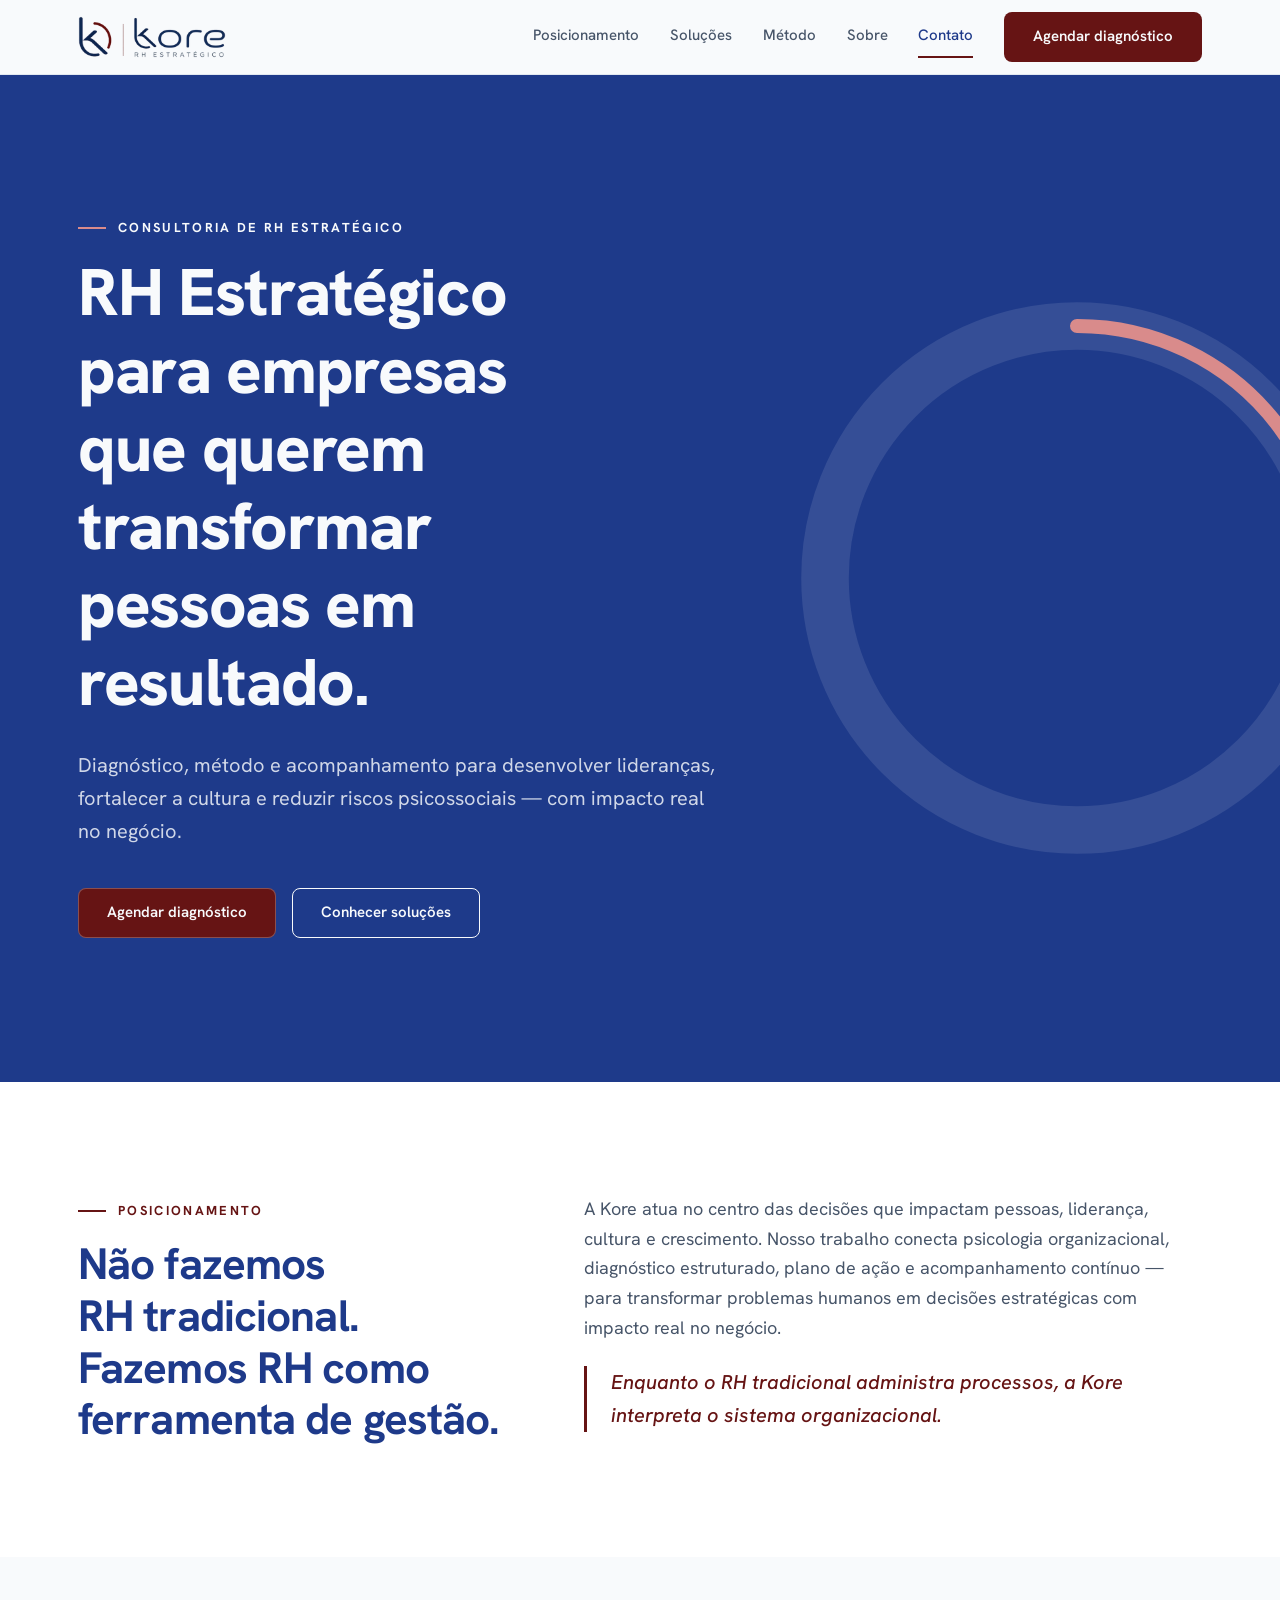
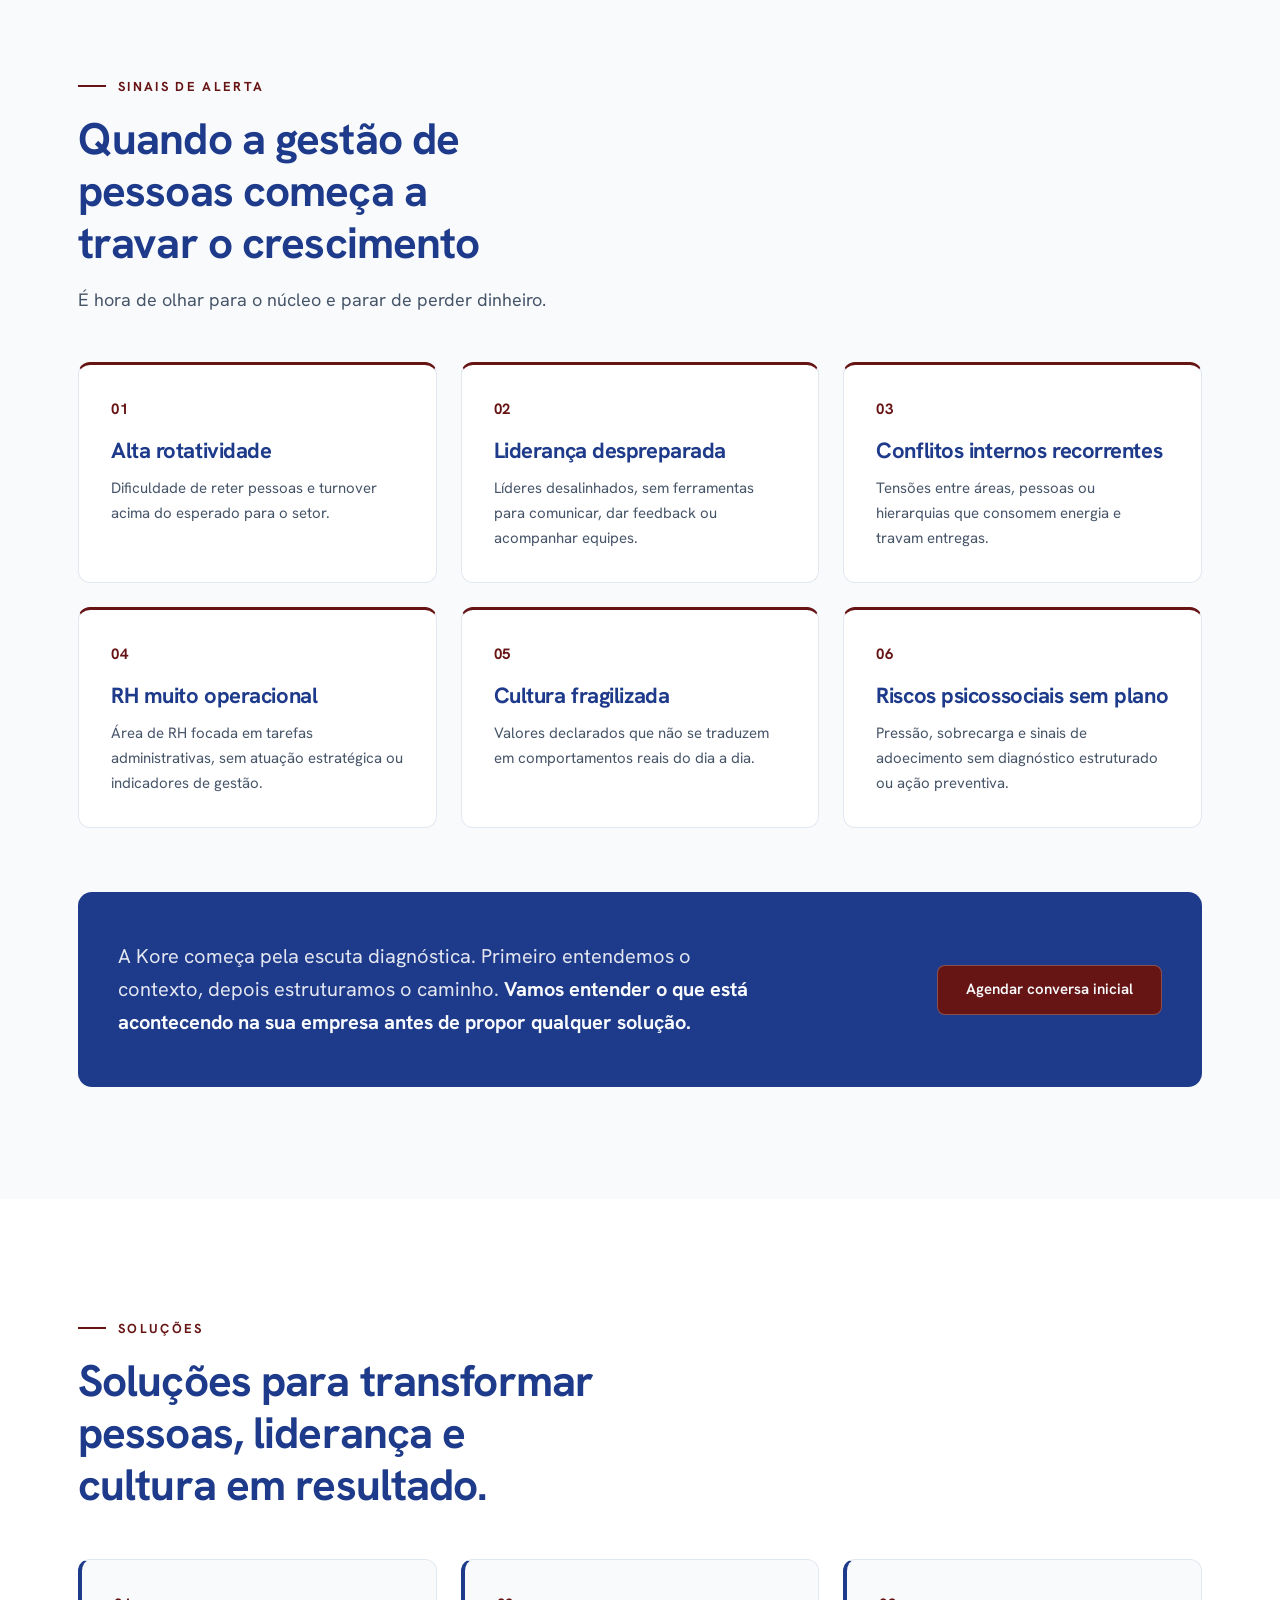
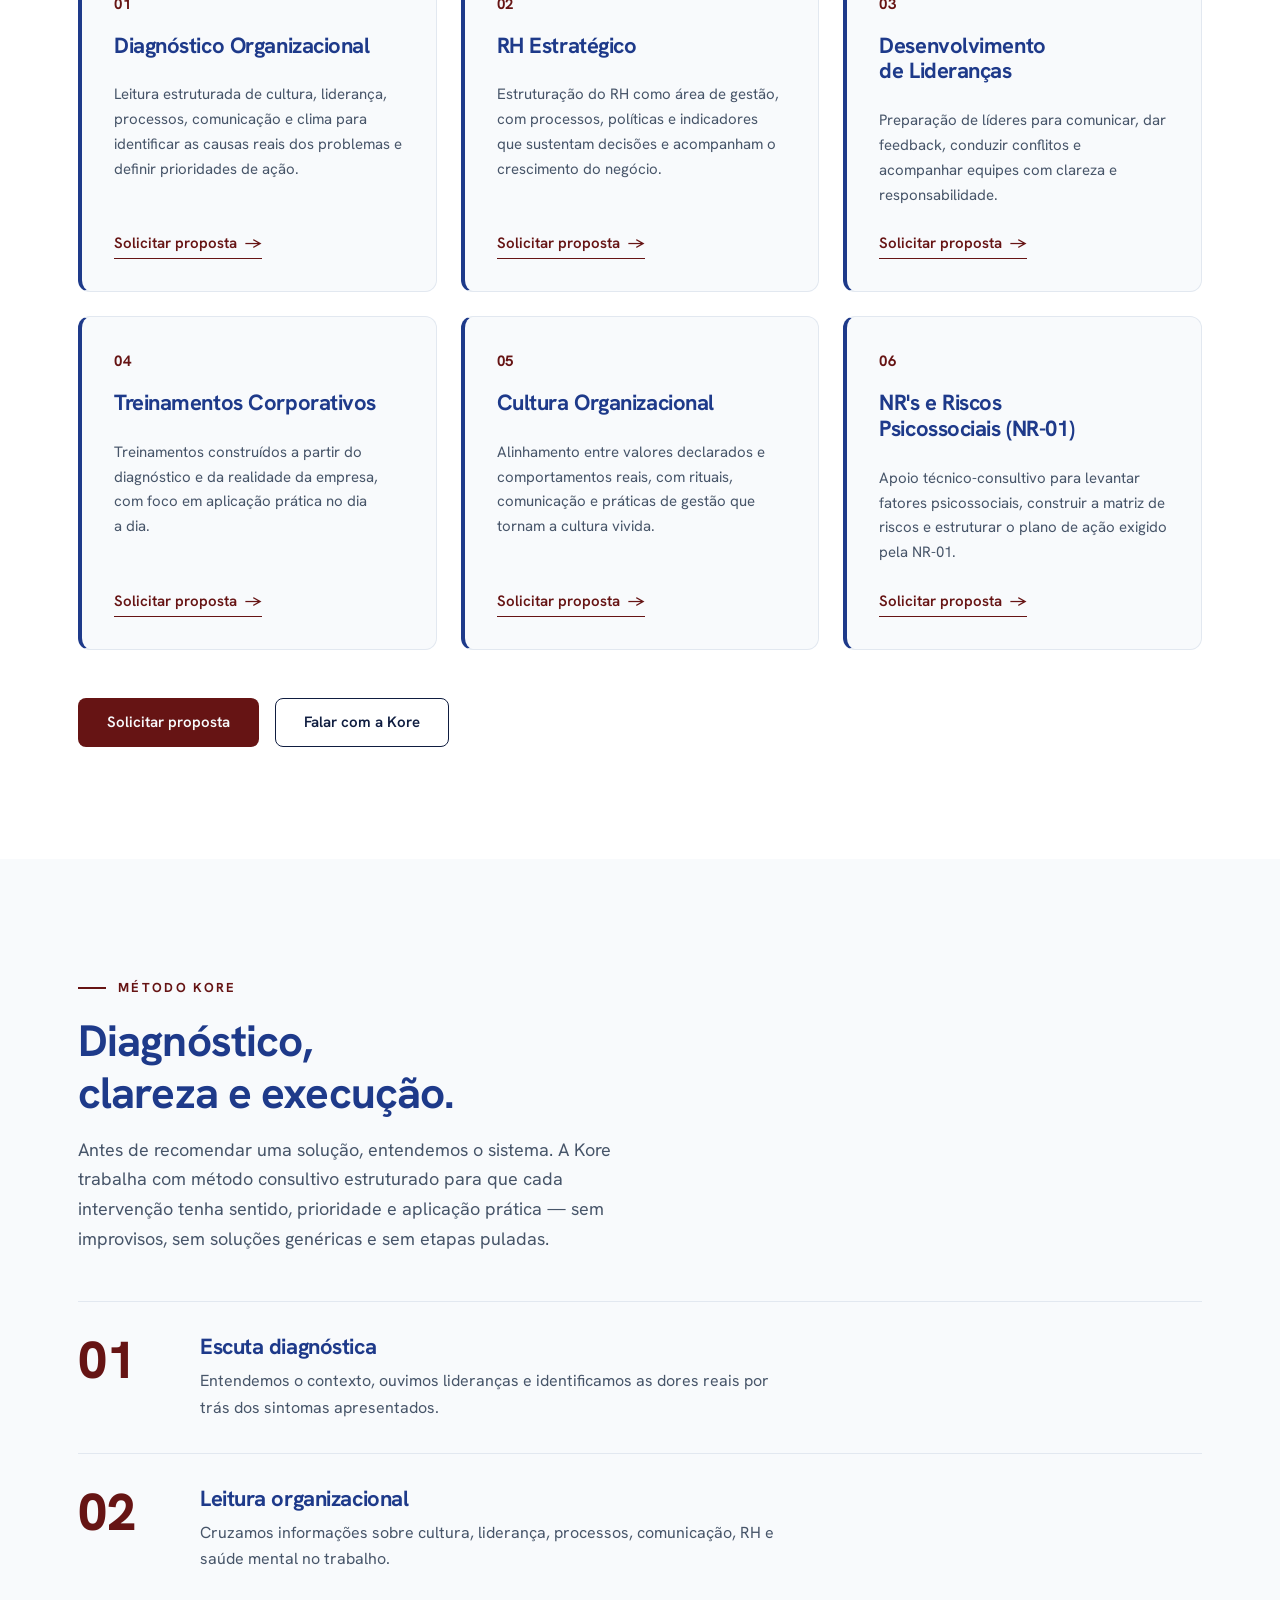
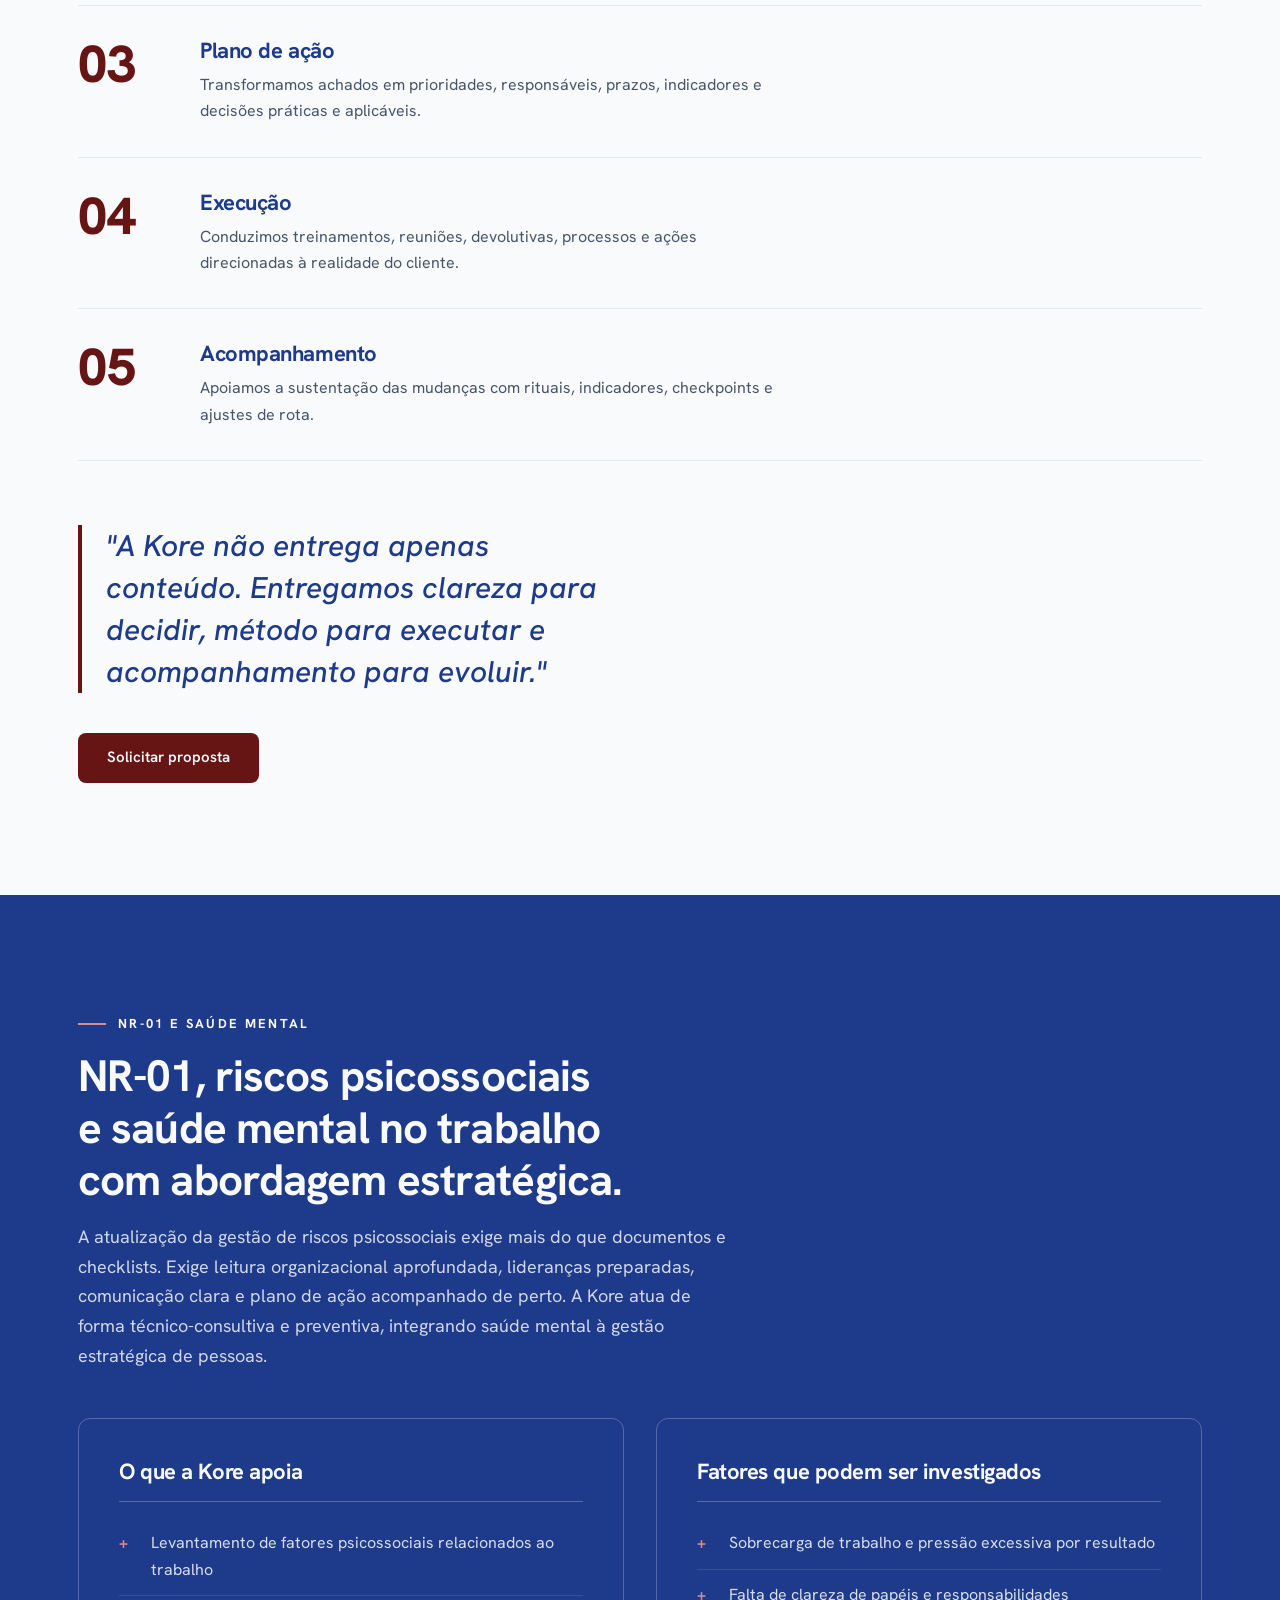
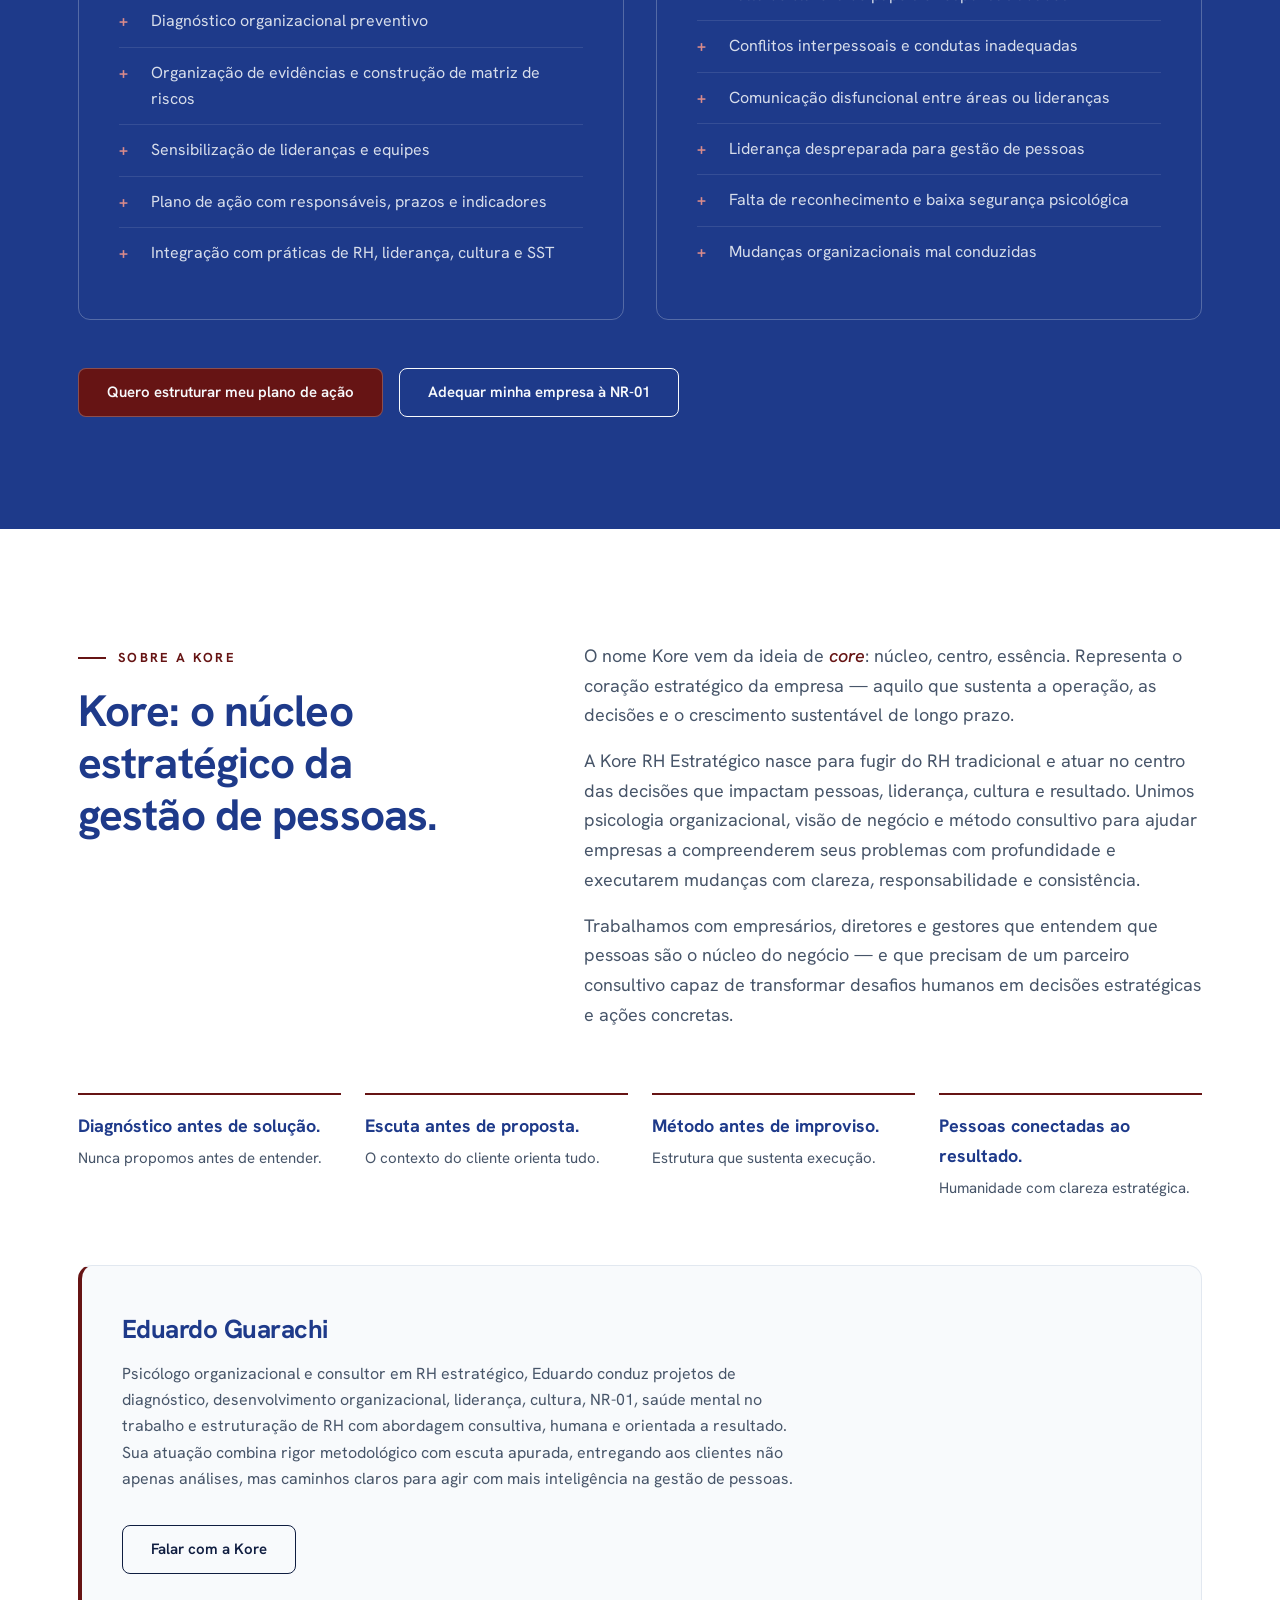
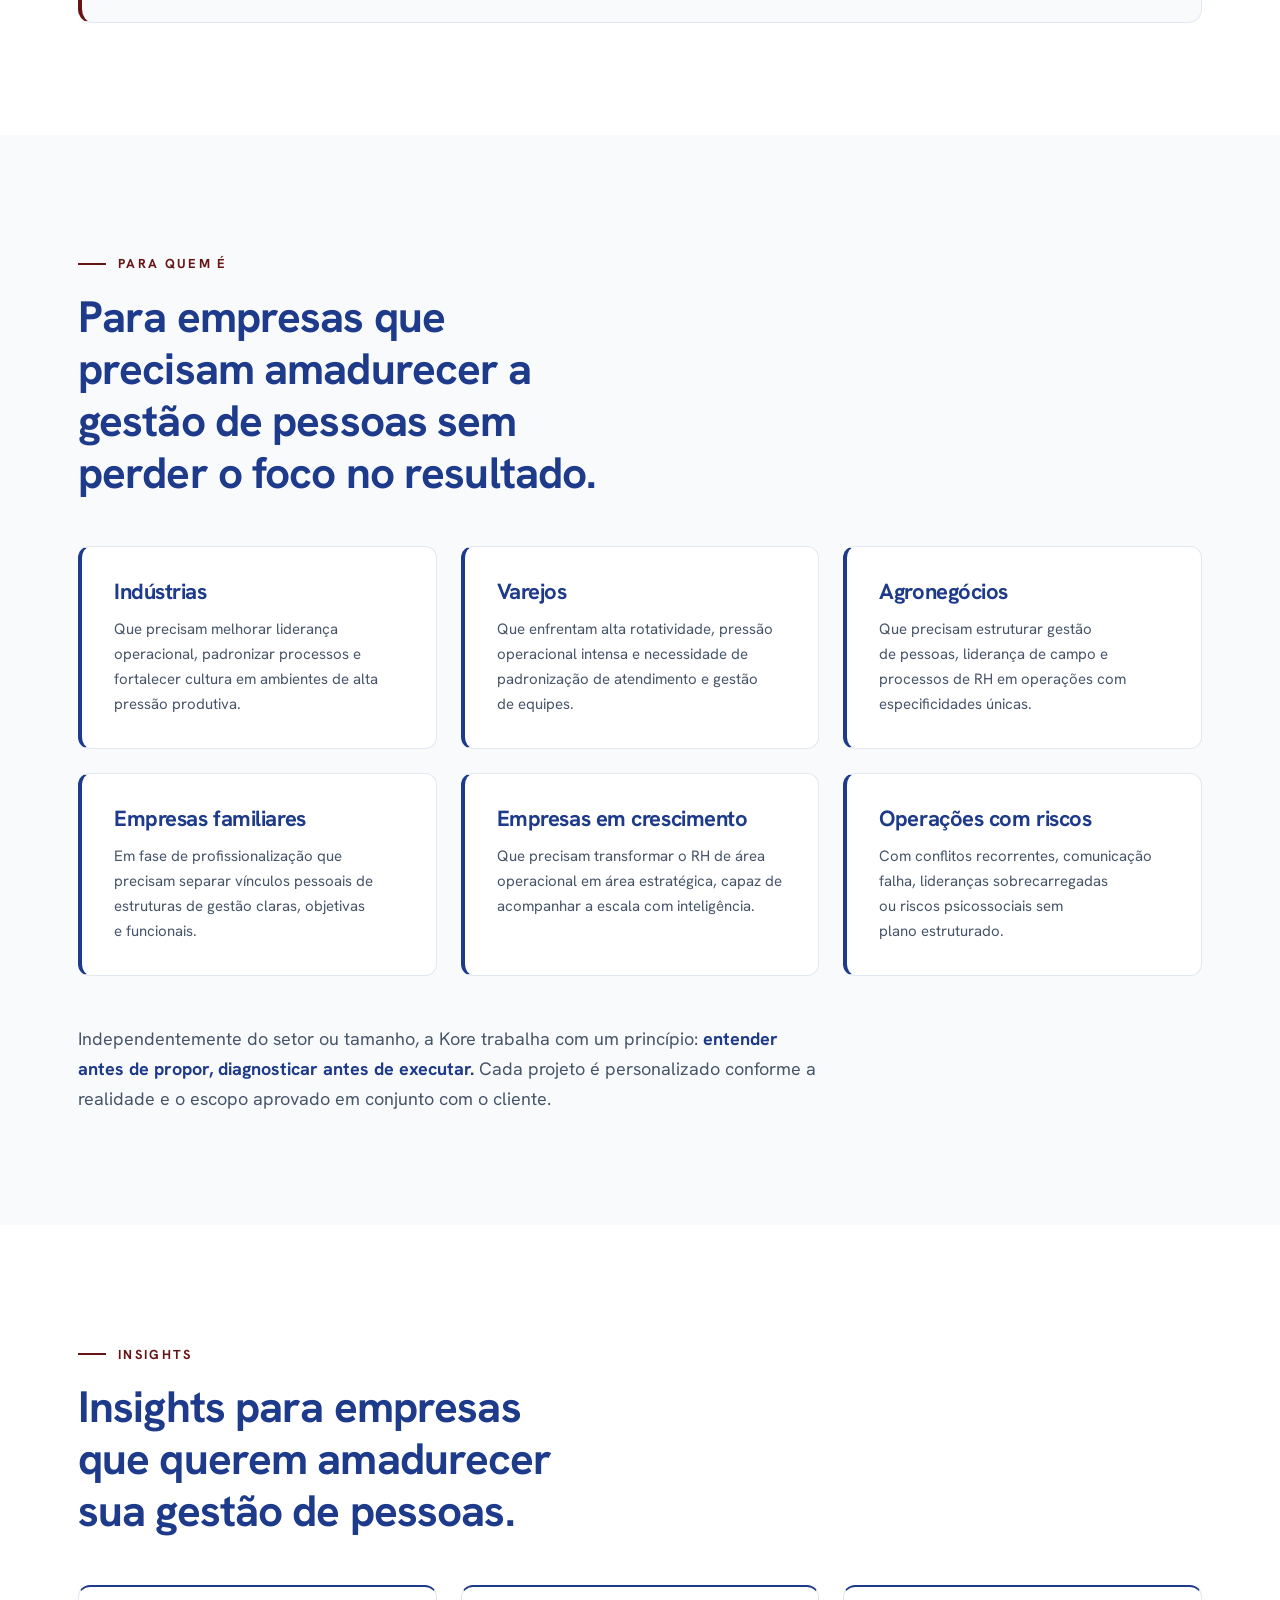
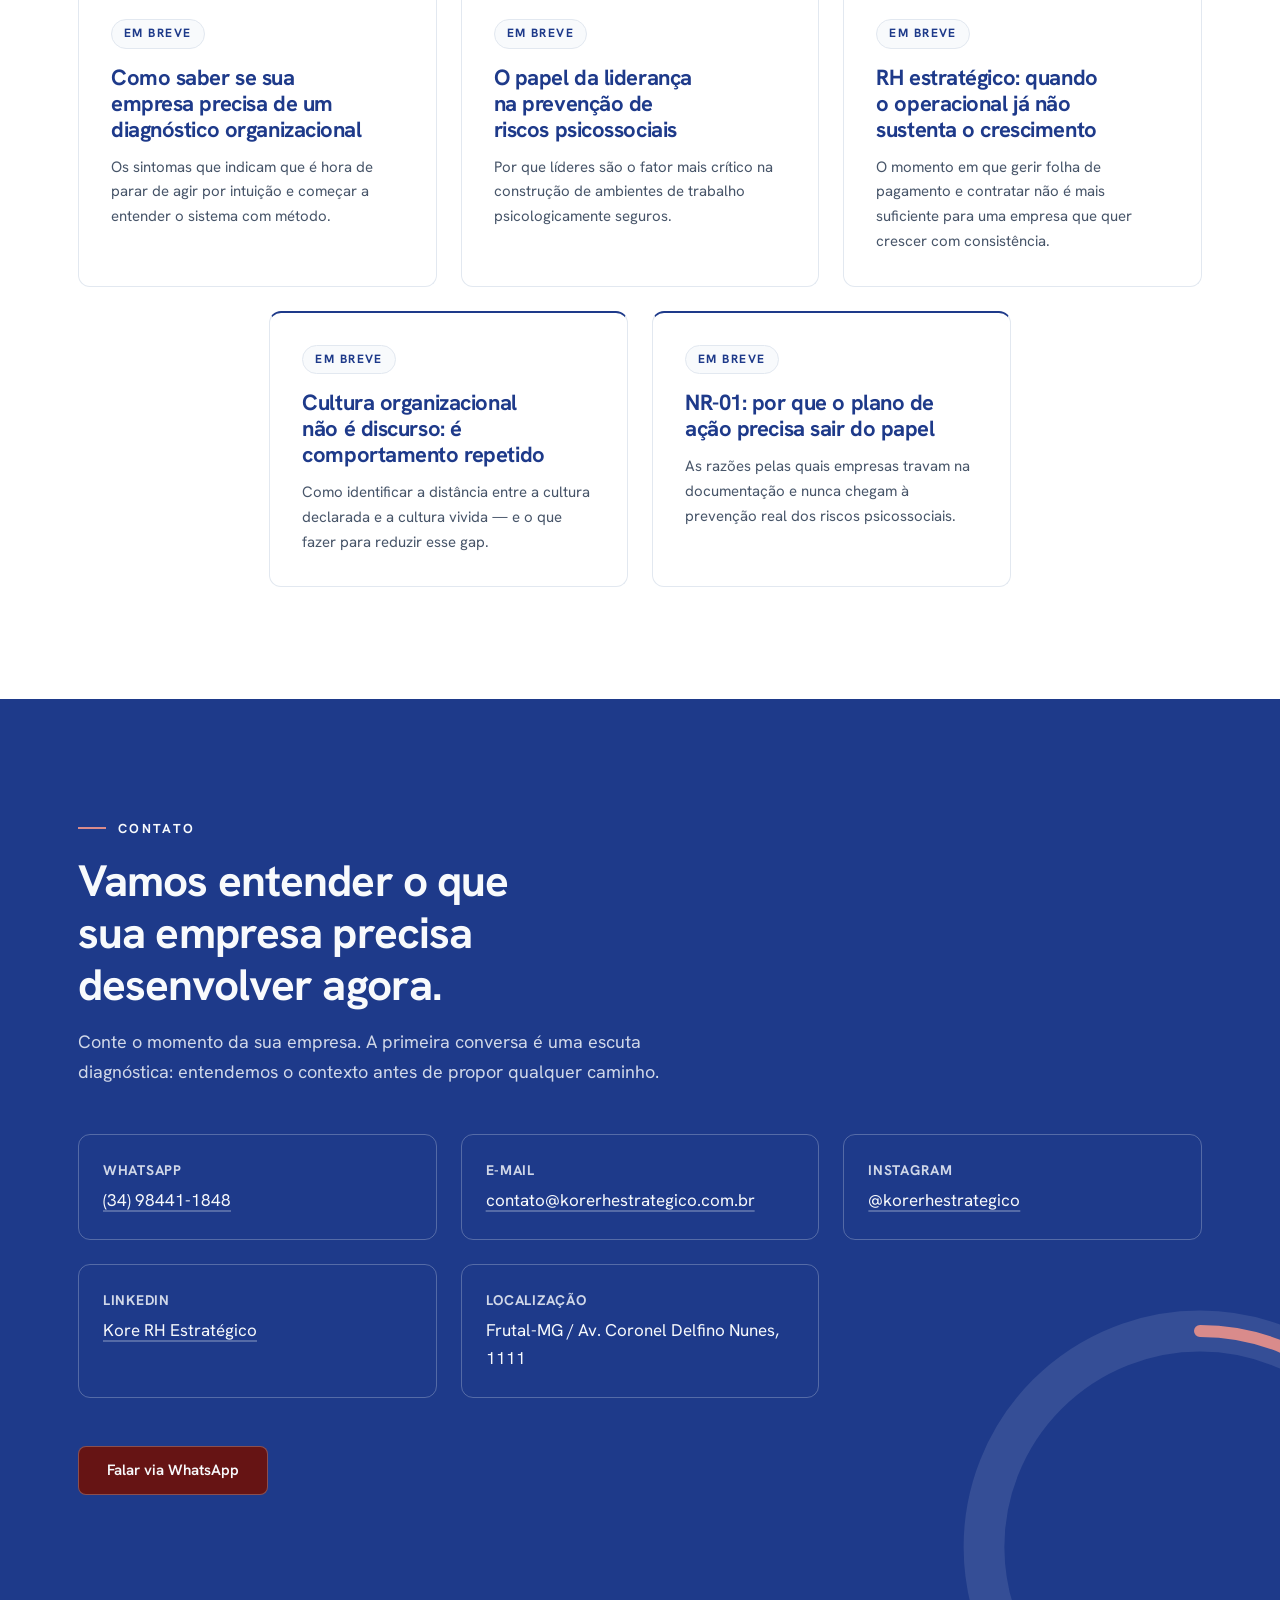
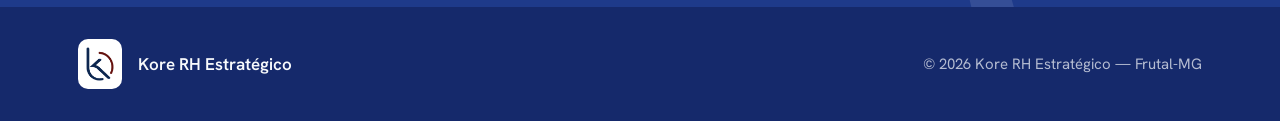
==== commit b481f7e1: "Completa conteúdo, melhora SEO, acessibilidade e desempenho - Textos do hero, das soluções e do cont" ====
--- a/index.html
+++ b/index.html
@@ -20,6 +20,10 @@
   <meta property="og:image:height" content="630">
   <meta property="og:image:alt" content="Logo Kore RH Estratégico">
   <meta name="twitter:card" content="summary_large_image">
+  <meta name="twitter:title" content="RH Estratégico para empresas que querem transformar pessoas em resultado.">
+  <meta name="twitter:description" content="Consultoria de RH Estratégico. A Kore ajuda empresas a diagnosticar problemas, desenvolver lideranças, estruturar cultura e reduzir riscos psicossociais.">
+  <meta name="twitter:image" content="https://jmqz.github.io/Site-Kore-RH-Estrat-gico/img/og-image.png">
+  <meta name="robots" content="index, follow">
 
   <!-- Favicon -->
   <link rel="icon" type="image/png" sizes="32x32" href="img/favicon-32.png">
@@ -31,6 +35,34 @@
 
   <link rel="stylesheet" href="css/style.css">
   <script src="js/main.js" defer></script>
+
+  <!-- Dados estruturados (Google) -->
+  <script type="application/ld+json">
+  {
+    "@context": "https://schema.org",
+    "@type": "ProfessionalService",
+    "name": "Kore RH Estratégico",
+    "description": "Consultoria de RH Estratégico: diagnóstico organizacional, desenvolvimento de lideranças, cultura organizacional, treinamentos e NR-01 / riscos psicossociais.",
+    "url": "https://jmqz.github.io/Site-Kore-RH-Estrat-gico/",
+    "logo": "https://jmqz.github.io/Site-Kore-RH-Estrat-gico/img/logo_full.png",
+    "image": "https://jmqz.github.io/Site-Kore-RH-Estrat-gico/img/og-image.png",
+    "telephone": "+55-34-98441-1848",
+    "email": "contato@korerhestrategico.com.br",
+    "address": {
+      "@type": "PostalAddress",
+      "streetAddress": "Av. Coronel Delfino Nunes, 1111",
+      "addressLocality": "Frutal",
+      "addressRegion": "MG",
+      "addressCountry": "BR"
+    },
+    "areaServed": "BR",
+    "founder": { "@type": "Person", "name": "Eduardo Guarachi", "jobTitle": "Psicólogo organizacional e consultor em RH estratégico" },
+    "sameAs": [
+      "https://instagram.com/korerhestrategico",
+      "https://www.linkedin.com/company/kore-rh-estrategico/"
+    ]
+  }
+  </script>
 </head>
 <body>
 
@@ -39,7 +71,7 @@
   <!-- ============ CABEÇALHO ============ -->
   <header class="site-header" id="siteHeader">
     <nav class="nav" aria-label="Navegação principal">
-      <a href="#inicio" class="brand"><img src="img/logo_full.png" alt="Kore RH Estratégico - início" width="450" height="128"></a>
+      <a href="#inicio" class="brand"><picture><source srcset="img/logo_full.webp" type="image/webp"><img src="img/logo_full.png" alt="Kore RH Estratégico - início" width="450" height="128" fetchpriority="high"></picture></a>
 
       <button class="menu-toggle" id="menuToggle" type="button" aria-label="Abrir menu" aria-expanded="false" aria-controls="navMenu">
         <span></span><span></span><span></span>
@@ -53,12 +85,12 @@
           <li><a href="#sobre">Sobre</a></li>
           <li><a href="#contato">Contato</a></li>
         </ul>
-        <a href="https://wa.me/5534984411848?text=Ol%C3%A1%21%20Gostaria%20de%20agendar%20um%20diagn%C3%B3stico%20com%20a%20Kore%20RH%20Estrat%C3%A9gico." target="_blank" rel="noopener" class="btn btn-primary">Agendar diagnóstico</a>
+        <a href="https://wa.me/5534984411848?text=Ol%C3%A1%21%20Gostaria%20de%20agendar%20um%20diagn%C3%B3stico%20com%20a%20Kore%20RH%20Estrat%C3%A9gico." target="_blank" rel="noopener noreferrer" class="btn btn-primary">Agendar diagnóstico</a>
       </div>
     </nav>
   </header>
 
-  <main id="conteudo">
+  <main id="conteudo" tabindex="-1">
 
     <!-- ============ HERO ============ -->
     <section class="hero dark" id="inicio">
@@ -69,11 +101,9 @@
       <div class="container hero-inner">
         <p class="eyebrow">Consultoria de RH Estratégico</p>
         <h1>RH Estratégico para empresas que querem transformar pessoas em resultado.</h1>
-        <!-- TODO: parágrafo de apoio do hero (até 2 frases). Exemplo de marcação:
-        <p class="hero-lead">Texto aqui.</p>
-        -->
+        <p class="hero-lead">Diagnóstico, método e acompanhamento para desenvolver lideranças, fortalecer a cultura e reduzir riscos psicossociais — com impacto real no negócio.</p>
         <div class="btn-group">
-          <a href="https://wa.me/5534984411848?text=Ol%C3%A1%21%20Gostaria%20de%20agendar%20um%20diagn%C3%B3stico%20com%20a%20Kore%20RH%20Estrat%C3%A9gico." target="_blank" rel="noopener" class="btn btn-primary">Agendar diagnóstico</a>
+          <a href="https://wa.me/5534984411848?text=Ol%C3%A1%21%20Gostaria%20de%20agendar%20um%20diagn%C3%B3stico%20com%20a%20Kore%20RH%20Estrat%C3%A9gico." target="_blank" rel="noopener noreferrer" class="btn btn-primary">Agendar diagnóstico</a>
           <a href="#solucoes" class="btn btn-outline">Conhecer soluções</a>
         </div>
       </div>
@@ -101,7 +131,7 @@
           <h2 id="sinais-titulo">Quando a gestão de pessoas começa a travar o crescimento</h2>
           <p>É hora de olhar para o núcleo e parar de perder dinheiro.</p>
         </div>
-        <ul class="grid grid-3">
+        <ul class="grid grid-3" role="list">
           <li class="card card-accent"><span class="card-num">01</span><h3>Alta rotatividade</h3><p>Dificuldade de reter pessoas e turnover acima do esperado para o setor.</p></li>
           <li class="card card-accent"><span class="card-num">02</span><h3>Liderança despreparada</h3><p>Líderes desalinhados, sem ferramentas para comunicar, dar feedback ou acompanhar equipes.</p></li>
           <li class="card card-accent"><span class="card-num">03</span><h3>Conflitos internos recorrentes</h3><p>Tensões entre áreas, pessoas ou hierarquias que consomem energia e travam entregas.</p></li>
@@ -111,7 +141,7 @@
         </ul>
         <div class="cta-band dark">
           <p>A Kore começa pela escuta diagnóstica. Primeiro entendemos o contexto, depois estruturamos o caminho. <strong>Vamos entender o que está acontecendo na sua empresa antes de propor qualquer solução.</strong></p>
-          <a href="https://wa.me/5534984411848?text=Ol%C3%A1%21%20Gostaria%20de%20agendar%20um%20diagn%C3%B3stico%20com%20a%20Kore%20RH%20Estrat%C3%A9gico." target="_blank" rel="noopener" class="btn btn-primary">Agendar conversa inicial</a>
+          <a href="https://wa.me/5534984411848?text=Ol%C3%A1%21%20Gostaria%20de%20agendar%20um%20diagn%C3%B3stico%20com%20a%20Kore%20RH%20Estrat%C3%A9gico." target="_blank" rel="noopener noreferrer" class="btn btn-primary">Agendar conversa inicial</a>
         </div>
       </div>
     </section>
@@ -123,47 +153,47 @@
           <p class="eyebrow">Soluções</p>
           <h2 id="solucoes-titulo">Soluções para transformar pessoas, liderança e cultura em resultado.</h2>
         </div>
-        <ul class="grid grid-3">
+        <ul class="grid grid-3" role="list">
           <li class="card card-sol">
             <span class="card-num">01</span>
             <h3>Diagnóstico Organizacional</h3>
-            <!-- TODO: descrição de Diagnóstico Organizacional. Ex.: <p>Texto aqui.</p> -->
-            <a class="card-link" href="https://wa.me/5534984411848?text=Ol%C3%A1%21%20Gostaria%20de%20solicitar%20uma%20proposta%20da%20Kore%20RH%20Estrat%C3%A9gico." target="_blank" rel="noopener">Solicitar proposta<span class="sr-only"> de Diagnóstico Organizacional</span></a>
+            <p>Leitura estruturada de cultura, liderança, processos, comunicação e clima para identificar as causas reais dos problemas e definir prioridades de ação.</p>
+            <a class="card-link" href="https://wa.me/5534984411848?text=Ol%C3%A1%21%20Gostaria%20de%20solicitar%20uma%20proposta%20da%20Kore%20RH%20Estrat%C3%A9gico." target="_blank" rel="noopener noreferrer">Solicitar proposta<span class="sr-only"> de Diagnóstico Organizacional</span></a>
           </li>
           <li class="card card-sol">
             <span class="card-num">02</span>
             <h3>RH Estratégico</h3>
-            <!-- TODO: descrição de RH Estratégico. Ex.: <p>Texto aqui.</p> -->
-            <a class="card-link" href="https://wa.me/5534984411848?text=Ol%C3%A1%21%20Gostaria%20de%20solicitar%20uma%20proposta%20da%20Kore%20RH%20Estrat%C3%A9gico." target="_blank" rel="noopener">Solicitar proposta<span class="sr-only"> de RH Estratégico</span></a>
+            <p>Estruturação do RH como área de gestão, com processos, políticas e indicadores que sustentam decisões e acompanham o crescimento do negócio.</p>
+            <a class="card-link" href="https://wa.me/5534984411848?text=Ol%C3%A1%21%20Gostaria%20de%20solicitar%20uma%20proposta%20da%20Kore%20RH%20Estrat%C3%A9gico." target="_blank" rel="noopener noreferrer">Solicitar proposta<span class="sr-only"> de RH Estratégico</span></a>
           </li>
           <li class="card card-sol">
             <span class="card-num">03</span>
             <h3>Desenvolvimento de Lideranças</h3>
-            <!-- TODO: descrição de Desenvolvimento de Lideranças. Ex.: <p>Texto aqui.</p> -->
-            <a class="card-link" href="https://wa.me/5534984411848?text=Ol%C3%A1%21%20Gostaria%20de%20solicitar%20uma%20proposta%20da%20Kore%20RH%20Estrat%C3%A9gico." target="_blank" rel="noopener">Solicitar proposta<span class="sr-only"> de Desenvolvimento de Lideranças</span></a>
+            <p>Preparação de líderes para comunicar, dar feedback, conduzir conflitos e acompanhar equipes com clareza e responsabilidade.</p>
+            <a class="card-link" href="https://wa.me/5534984411848?text=Ol%C3%A1%21%20Gostaria%20de%20solicitar%20uma%20proposta%20da%20Kore%20RH%20Estrat%C3%A9gico." target="_blank" rel="noopener noreferrer">Solicitar proposta<span class="sr-only"> de Desenvolvimento de Lideranças</span></a>
           </li>
           <li class="card card-sol">
             <span class="card-num">04</span>
             <h3>Treinamentos Corporativos</h3>
-            <!-- TODO: descrição de Treinamentos Corporativos. Ex.: <p>Texto aqui.</p> -->
-            <a class="card-link" href="https://wa.me/5534984411848?text=Ol%C3%A1%21%20Gostaria%20de%20solicitar%20uma%20proposta%20da%20Kore%20RH%20Estrat%C3%A9gico." target="_blank" rel="noopener">Solicitar proposta<span class="sr-only"> de Treinamentos Corporativos</span></a>
+            <p>Treinamentos construídos a partir do diagnóstico e da realidade da empresa, com foco em aplicação prática no dia a dia.</p>
+            <a class="card-link" href="https://wa.me/5534984411848?text=Ol%C3%A1%21%20Gostaria%20de%20solicitar%20uma%20proposta%20da%20Kore%20RH%20Estrat%C3%A9gico." target="_blank" rel="noopener noreferrer">Solicitar proposta<span class="sr-only"> de Treinamentos Corporativos</span></a>
           </li>
           <li class="card card-sol">
             <span class="card-num">05</span>
             <h3>Cultura Organizacional</h3>
-            <!-- TODO: descrição de Cultura Organizacional. Ex.: <p>Texto aqui.</p> -->
-            <a class="card-link" href="https://wa.me/5534984411848?text=Ol%C3%A1%21%20Gostaria%20de%20solicitar%20uma%20proposta%20da%20Kore%20RH%20Estrat%C3%A9gico." target="_blank" rel="noopener">Solicitar proposta<span class="sr-only"> de Cultura Organizacional</span></a>
+            <p>Alinhamento entre valores declarados e comportamentos reais, com rituais, comunicação e práticas de gestão que tornam a cultura vivida.</p>
+            <a class="card-link" href="https://wa.me/5534984411848?text=Ol%C3%A1%21%20Gostaria%20de%20solicitar%20uma%20proposta%20da%20Kore%20RH%20Estrat%C3%A9gico." target="_blank" rel="noopener noreferrer">Solicitar proposta<span class="sr-only"> de Cultura Organizacional</span></a>
           </li>
           <li class="card card-sol">
             <span class="card-num">06</span>
             <h3>NR's e Riscos Psicossociais (NR-01)</h3>
-            <!-- TODO: descrição de NR's e Riscos Psicossociais (NR-01). Ex.: <p>Texto aqui.</p> -->
-            <a class="card-link" href="https://wa.me/5534984411848?text=Ol%C3%A1%21%20Gostaria%20de%20estruturar%20a%20adequa%C3%A7%C3%A3o%20da%20minha%20empresa%20%C3%A0%20NR-01%20e%20o%20plano%20de%20a%C3%A7%C3%A3o%20para%20riscos%20psicossociais." target="_blank" rel="noopener">Solicitar proposta<span class="sr-only"> de NR's e Riscos Psicossociais</span></a>
+            <p>Apoio técnico-consultivo para levantar fatores psicossociais, construir a matriz de riscos e estruturar o plano de ação exigido pela NR-01.</p>
+            <a class="card-link" href="https://wa.me/5534984411848?text=Ol%C3%A1%21%20Gostaria%20de%20estruturar%20a%20adequa%C3%A7%C3%A3o%20da%20minha%20empresa%20%C3%A0%20NR-01%20e%20o%20plano%20de%20a%C3%A7%C3%A3o%20para%20riscos%20psicossociais." target="_blank" rel="noopener noreferrer">Solicitar proposta<span class="sr-only"> de NR's e Riscos Psicossociais</span></a>
           </li>
         </ul>
         <div class="btn-group section-foot">
-          <a href="https://wa.me/5534984411848?text=Ol%C3%A1%21%20Gostaria%20de%20solicitar%20uma%20proposta%20da%20Kore%20RH%20Estrat%C3%A9gico." target="_blank" rel="noopener" class="btn btn-primary">Solicitar proposta</a>
-          <a href="https://wa.me/5534984411848?text=Ol%C3%A1%21%20Gostaria%20de%20falar%20com%20a%20Kore%20RH%20Estrat%C3%A9gico." target="_blank" rel="noopener" class="btn btn-outline">Falar com a Kore</a>
+          <a href="https://wa.me/5534984411848?text=Ol%C3%A1%21%20Gostaria%20de%20solicitar%20uma%20proposta%20da%20Kore%20RH%20Estrat%C3%A9gico." target="_blank" rel="noopener noreferrer" class="btn btn-primary">Solicitar proposta</a>
+          <a href="https://wa.me/5534984411848?text=Ol%C3%A1%21%20Gostaria%20de%20falar%20com%20a%20Kore%20RH%20Estrat%C3%A9gico." target="_blank" rel="noopener noreferrer" class="btn btn-outline">Falar com a Kore</a>
         </div>
       </div>
     </section>
@@ -176,7 +206,7 @@
           <h2 id="metodo-titulo">Diagnóstico, clareza e execução.</h2>
           <p>Antes de recomendar uma solução, entendemos o sistema. A Kore trabalha com método consultivo estruturado para que cada intervenção tenha sentido, prioridade e aplicação prática — sem improvisos, sem soluções genéricas e sem etapas puladas.</p>
         </div>
-        <ol class="passos">
+        <ol class="passos" role="list">
           <li class="passo"><span class="passo-num" aria-hidden="true">01</span><div><h3>Escuta diagnóstica</h3><p>Entendemos o contexto, ouvimos lideranças e identificamos as dores reais por trás dos sintomas apresentados.</p></div></li>
           <li class="passo"><span class="passo-num" aria-hidden="true">02</span><div><h3>Leitura organizacional</h3><p>Cruzamos informações sobre cultura, liderança, processos, comunicação, RH e saúde mental no trabalho.</p></div></li>
           <li class="passo"><span class="passo-num" aria-hidden="true">03</span><div><h3>Plano de ação</h3><p>Transformamos achados em prioridades, responsáveis, prazos, indicadores e decisões práticas e aplicáveis.</p></div></li>
@@ -184,7 +214,7 @@
           <li class="passo"><span class="passo-num" aria-hidden="true">05</span><div><h3>Acompanhamento</h3><p>Apoiamos a sustentação das mudanças com rituais, indicadores, checkpoints e ajustes de rota.</p></div></li>
         </ol>
         <blockquote class="quote">"A Kore não entrega apenas conteúdo. Entregamos clareza para decidir, método para executar e acompanhamento para evoluir."</blockquote>
-        <a href="https://wa.me/5534984411848?text=Ol%C3%A1%21%20Gostaria%20de%20solicitar%20uma%20proposta%20da%20Kore%20RH%20Estrat%C3%A9gico." target="_blank" rel="noopener" class="btn btn-primary">Solicitar proposta</a>
+        <a href="https://wa.me/5534984411848?text=Ol%C3%A1%21%20Gostaria%20de%20solicitar%20uma%20proposta%20da%20Kore%20RH%20Estrat%C3%A9gico." target="_blank" rel="noopener noreferrer" class="btn btn-primary">Solicitar proposta</a>
       </div>
     </section>
 
@@ -199,7 +229,7 @@
         <div class="nr-cols">
           <div class="nr-col">
             <h3>O que a Kore apoia</h3>
-            <ul class="plus-list">
+            <ul class="plus-list" role="list">
               <li>Levantamento de fatores psicossociais relacionados ao trabalho</li>
               <li>Diagnóstico organizacional preventivo</li>
               <li>Organização de evidências e construção de matriz de riscos</li>
@@ -210,7 +240,7 @@
           </div>
           <div class="nr-col">
             <h3>Fatores que podem ser investigados</h3>
-            <ul class="plus-list">
+            <ul class="plus-list" role="list">
               <li>Sobrecarga de trabalho e pressão excessiva por resultado</li>
               <li>Falta de clareza de papéis e responsabilidades</li>
               <li>Conflitos interpessoais e condutas inadequadas</li>
@@ -222,8 +252,8 @@
           </div>
         </div>
         <div class="btn-group">
-          <a href="https://wa.me/5534984411848?text=Ol%C3%A1%21%20Gostaria%20de%20estruturar%20a%20adequa%C3%A7%C3%A3o%20da%20minha%20empresa%20%C3%A0%20NR-01%20e%20o%20plano%20de%20a%C3%A7%C3%A3o%20para%20riscos%20psicossociais." target="_blank" rel="noopener" class="btn btn-primary">Quero estruturar meu plano de ação</a>
-          <a href="https://wa.me/5534984411848?text=Ol%C3%A1%21%20Gostaria%20de%20estruturar%20a%20adequa%C3%A7%C3%A3o%20da%20minha%20empresa%20%C3%A0%20NR-01%20e%20o%20plano%20de%20a%C3%A7%C3%A3o%20para%20riscos%20psicossociais." target="_blank" rel="noopener" class="btn btn-outline">Adequar minha empresa à NR-01</a>
+          <a href="https://wa.me/5534984411848?text=Ol%C3%A1%21%20Gostaria%20de%20estruturar%20a%20adequa%C3%A7%C3%A3o%20da%20minha%20empresa%20%C3%A0%20NR-01%20e%20o%20plano%20de%20a%C3%A7%C3%A3o%20para%20riscos%20psicossociais." target="_blank" rel="noopener noreferrer" class="btn btn-primary">Quero estruturar meu plano de ação</a>
+          <a href="https://wa.me/5534984411848?text=Ol%C3%A1%21%20Gostaria%20de%20estruturar%20a%20adequa%C3%A7%C3%A3o%20da%20minha%20empresa%20%C3%A0%20NR-01%20e%20o%20plano%20de%20a%C3%A7%C3%A3o%20para%20riscos%20psicossociais." target="_blank" rel="noopener noreferrer" class="btn btn-outline">Adequar minha empresa à NR-01</a>
         </div>
       </div>
     </section>
@@ -242,7 +272,7 @@
             <p>Trabalhamos com empresários, diretores e gestores que entendem que pessoas são o núcleo do negócio — e que precisam de um parceiro consultivo capaz de transformar desafios humanos em decisões estratégicas e ações concretas.</p>
           </div>
         </div>
-        <ul class="principios">
+        <ul class="principios" role="list">
           <li class="principio"><strong>Diagnóstico antes de solução.</strong><span>Nunca propomos antes de entender.</span></li>
           <li class="principio"><strong>Escuta antes de proposta.</strong><span>O contexto do cliente orienta tudo.</span></li>
           <li class="principio"><strong>Método antes de improviso.</strong><span>Estrutura que sustenta execução.</span></li>
@@ -251,7 +281,7 @@
         <article class="consultor">
           <h3>Eduardo Guarachi</h3>
           <p>Psicólogo organizacional e consultor em RH estratégico, Eduardo conduz projetos de diagnóstico, desenvolvimento organizacional, liderança, cultura, NR-01, saúde mental no trabalho e estruturação de RH com abordagem consultiva, humana e orientada a resultado. Sua atuação combina rigor metodológico com escuta apurada, entregando aos clientes não apenas análises, mas caminhos claros para agir com mais inteligência na gestão de pessoas.</p>
-          <a href="https://wa.me/5534984411848?text=Ol%C3%A1%21%20Gostaria%20de%20falar%20com%20a%20Kore%20RH%20Estrat%C3%A9gico." target="_blank" rel="noopener" class="btn btn-outline">Falar com a Kore</a>
+          <a href="https://wa.me/5534984411848?text=Ol%C3%A1%21%20Gostaria%20de%20falar%20com%20a%20Kore%20RH%20Estrat%C3%A9gico." target="_blank" rel="noopener noreferrer" class="btn btn-outline">Falar com a Kore</a>
         </article>
       </div>
     </section>
@@ -263,7 +293,7 @@
           <p class="eyebrow">Para quem é</p>
           <h2 id="paraquem-titulo">Para empresas que precisam amadurecer a gestão de pessoas sem perder o foco no resultado.</h2>
         </div>
-        <ul class="grid grid-3">
+        <ul class="grid grid-3" role="list">
           <li class="card card-side"><h3>Indústrias</h3><p>Que precisam melhorar liderança operacional, padronizar processos e fortalecer cultura em ambientes de alta pressão produtiva.</p></li>
           <li class="card card-side"><h3>Varejos</h3><p>Que enfrentam alta rotatividade, pressão operacional intensa e necessidade de padronização de atendimento e gestão de equipes.</p></li>
           <li class="card card-side"><h3>Agronegócios</h3><p>Que precisam estruturar gestão de pessoas, liderança de campo e processos de RH em operações com especificidades únicas.</p></li>
@@ -282,7 +312,7 @@
           <p class="eyebrow">Insights</p>
           <h2 id="insights-titulo">Insights para empresas que querem amadurecer sua gestão de pessoas.</h2>
         </div>
-        <ul class="grid grid-insights">
+        <ul class="grid grid-insights" role="list">
           <li class="card card-insight"><span class="badge">Em breve</span><h3>Como saber se sua empresa precisa de um diagnóstico organizacional</h3><p>Os sintomas que indicam que é hora de parar de agir por intuição e começar a entender o sistema com método.</p></li>
           <li class="card card-insight"><span class="badge">Em breve</span><h3>O papel da liderança na prevenção de riscos psicossociais</h3><p>Por que líderes são o fator mais crítico na construção de ambientes de trabalho psicologicamente seguros.</p></li>
           <li class="card card-insight"><span class="badge">Em breve</span><h3>RH estratégico: quando o operacional já não sustenta o crescimento</h3><p>O momento em que gerir folha de pagamento e contratar não é mais suficiente para uma empresa que quer crescer com consistência.</p></li>
@@ -302,16 +332,16 @@
         <div class="section-head section-head-wide">
           <p class="eyebrow">Contato</p>
           <h2 id="contato-titulo">Vamos entender o que sua empresa precisa desenvolver agora.</h2>
-          <!-- TODO: parágrafo de introdução do contato (opcional). Ex.: <p>Texto aqui.</p> -->
-        </div>
-        <ul class="canais">
-          <li class="canal"><span class="canal-label">WhatsApp</span><a href="https://wa.me/5534984411848?text=Ol%C3%A1%21%20Gostaria%20de%20falar%20com%20a%20Kore%20RH%20Estrat%C3%A9gico." target="_blank" rel="noopener">(34) 98441-1848</a></li>
+          <p>Conte o momento da sua empresa. A primeira conversa é uma escuta diagnóstica: entendemos o contexto antes de propor qualquer caminho.</p>
+        </div>
+        <ul class="canais" role="list">
+          <li class="canal"><span class="canal-label">WhatsApp</span><a href="https://wa.me/5534984411848?text=Ol%C3%A1%21%20Gostaria%20de%20falar%20com%20a%20Kore%20RH%20Estrat%C3%A9gico." target="_blank" rel="noopener noreferrer">(34) 98441-1848</a></li>
           <li class="canal"><span class="canal-label">E-mail</span><a href="mailto:contato@korerhestrategico.com.br">contato@korerhestrategico.com.br</a></li>
-          <li class="canal"><span class="canal-label">Instagram</span><a href="https://instagram.com/korerhestrategico" target="_blank" rel="noopener">@korerhestrategico</a></li>
-          <li class="canal"><span class="canal-label">LinkedIn</span><a href="https://www.linkedin.com/company/kore-rh-estrategico/" target="_blank" rel="noopener">Kore RH Estratégico</a></li>
+          <li class="canal"><span class="canal-label">Instagram</span><a href="https://instagram.com/korerhestrategico" target="_blank" rel="noopener noreferrer">@korerhestrategico</a></li>
+          <li class="canal"><span class="canal-label">LinkedIn</span><a href="https://www.linkedin.com/company/kore-rh-estrategico/" target="_blank" rel="noopener noreferrer">Kore RH Estratégico</a></li>
           <li class="canal"><span class="canal-label">Localização</span><span>Frutal-MG / Av. Coronel Delfino Nunes, 1111</span></li>
         </ul>
-        <a href="https://wa.me/5534984411848?text=Ol%C3%A1%21%20Gostaria%20de%20falar%20com%20a%20Kore%20RH%20Estrat%C3%A9gico." target="_blank" rel="noopener" class="btn btn-primary">Falar via WhatsApp</a>
+        <a href="https://wa.me/5534984411848?text=Ol%C3%A1%21%20Gostaria%20de%20falar%20com%20a%20Kore%20RH%20Estrat%C3%A9gico." target="_blank" rel="noopener noreferrer" class="btn btn-primary">Falar via WhatsApp</a>
       </div>
     </section>
 
@@ -321,10 +351,10 @@
   <footer class="site-footer">
     <div class="container footer-inner">
       <div class="footer-brand">
-        <span class="footer-badge"><img src="img/logo_icon.png" alt="" width="105" height="128"></span>
+        <span class="footer-badge"><picture><source srcset="img/logo_icon.webp" type="image/webp"><img src="img/logo_icon.png" alt="" width="105" height="128" loading="lazy" decoding="async"></picture></span>
         <span class="footer-name">Kore RH Estratégico</span>
       </div>
-      <p>&copy; <span id="ano">2025</span> Kore RH Estratégico — Frutal-MG</p>
+      <p>&copy; <span id="ano">2026</span> Kore RH Estratégico — Frutal-MG</p>
     </div>
   </footer>
 
--- a/css/style.css
+++ b/css/style.css
@@ -71,6 +71,7 @@
   background: var(--white);
   -webkit-font-smoothing: antialiased;
   overflow-x: hidden;
+  overflow-x: clip; /* não quebra o cabeçalho fixo (sticky) */
 }
 h1, h2, h3 {
   font-weight: 700;
@@ -105,6 +106,7 @@
   font-weight: 600;
 }
 .skip-link:focus { top: var(--space-4); }
+main:focus { outline: none; }
 
 .container { width: 100%; max-width: 1180px; margin: 0 auto; padding: 0 var(--gutter); }
 .section { padding: var(--section-y) 0; position: relative; }
@@ -219,6 +221,14 @@
 .nav-links a:hover,
 .nav-links a[aria-current="true"] { color: var(--blue); }
 .nav-menu .btn { margin-top: var(--space-5); }
+
+/* Sem JavaScript: menu sempre visível, sem o botão hambúrguer */
+html:not(.js) .nav { flex-wrap: wrap; }
+html:not(.js) .menu-toggle { display: none; }
+html:not(.js) .nav-menu {
+  position: static; visibility: visible; opacity: 1; transform: none;
+  width: 100%; padding: 0; border: none; box-shadow: none; background: none;
+}
 
 /* ============ HERO ============ */
 .hero {
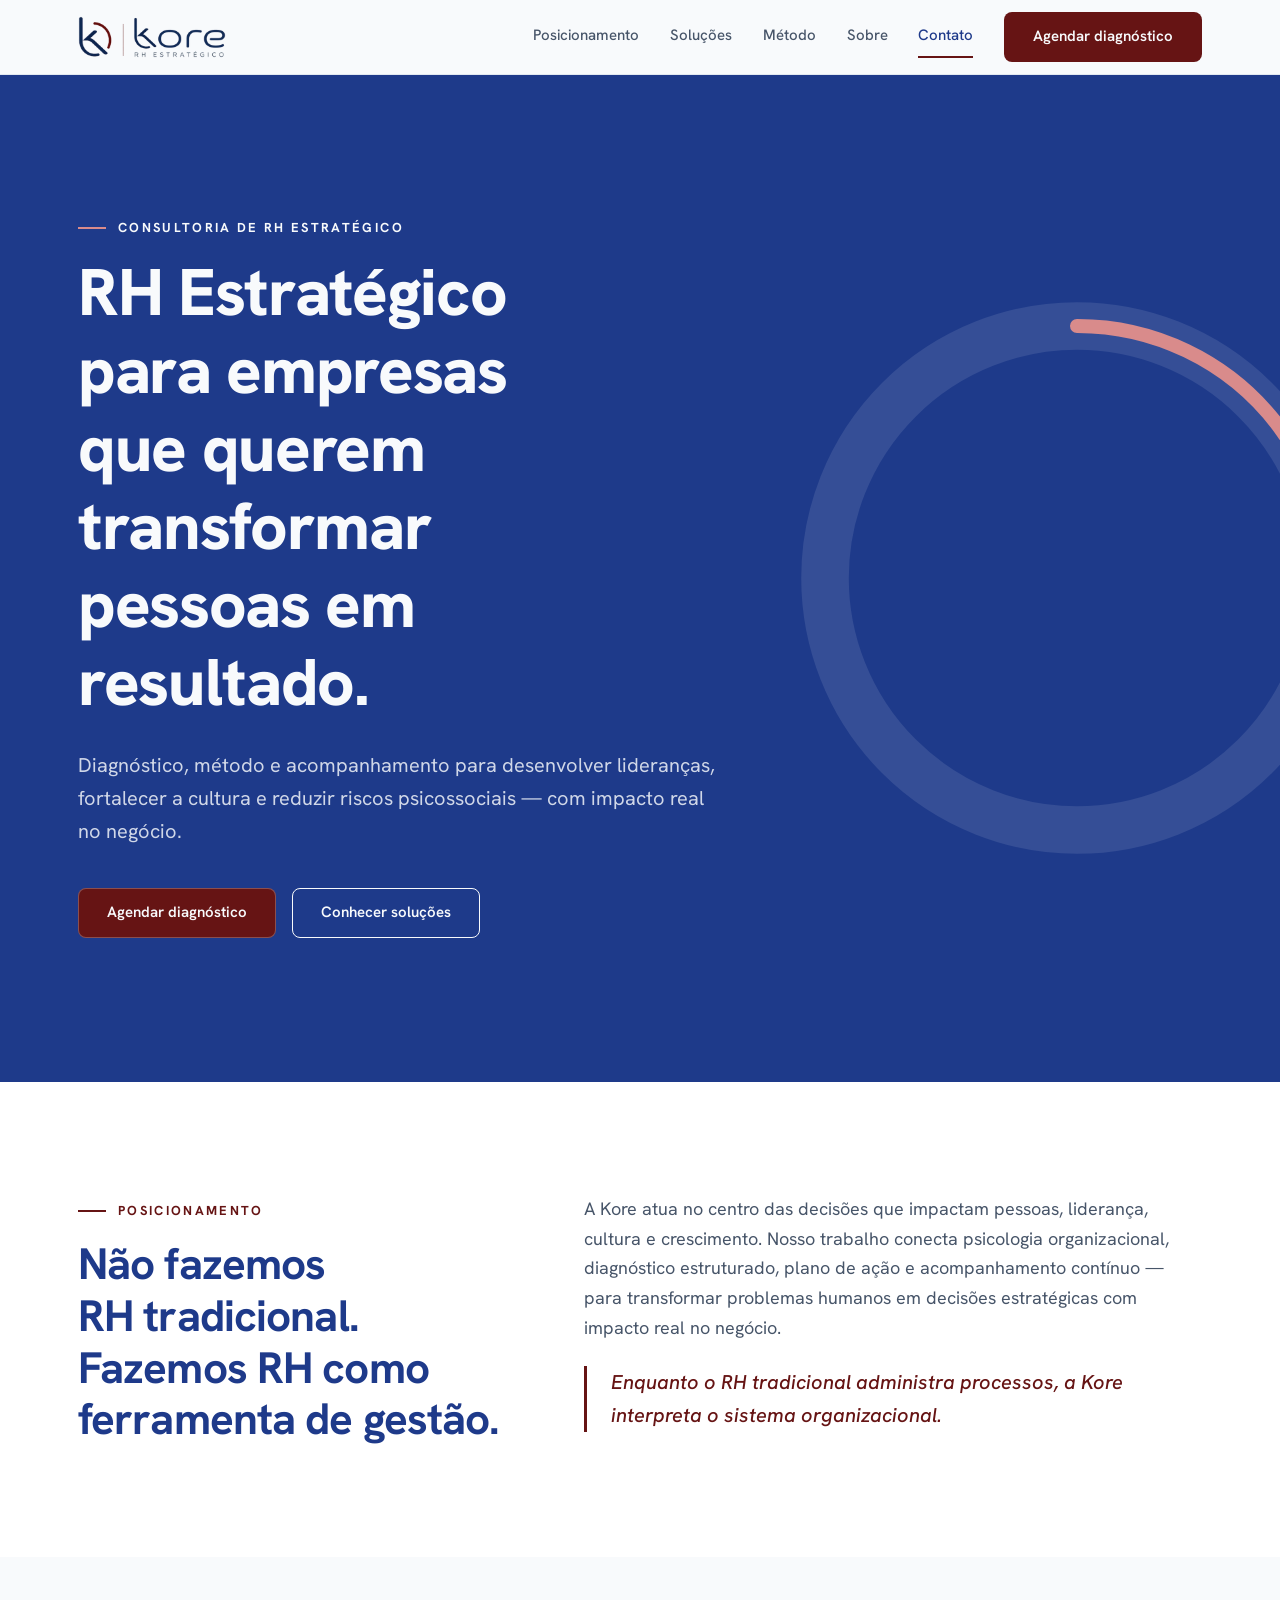
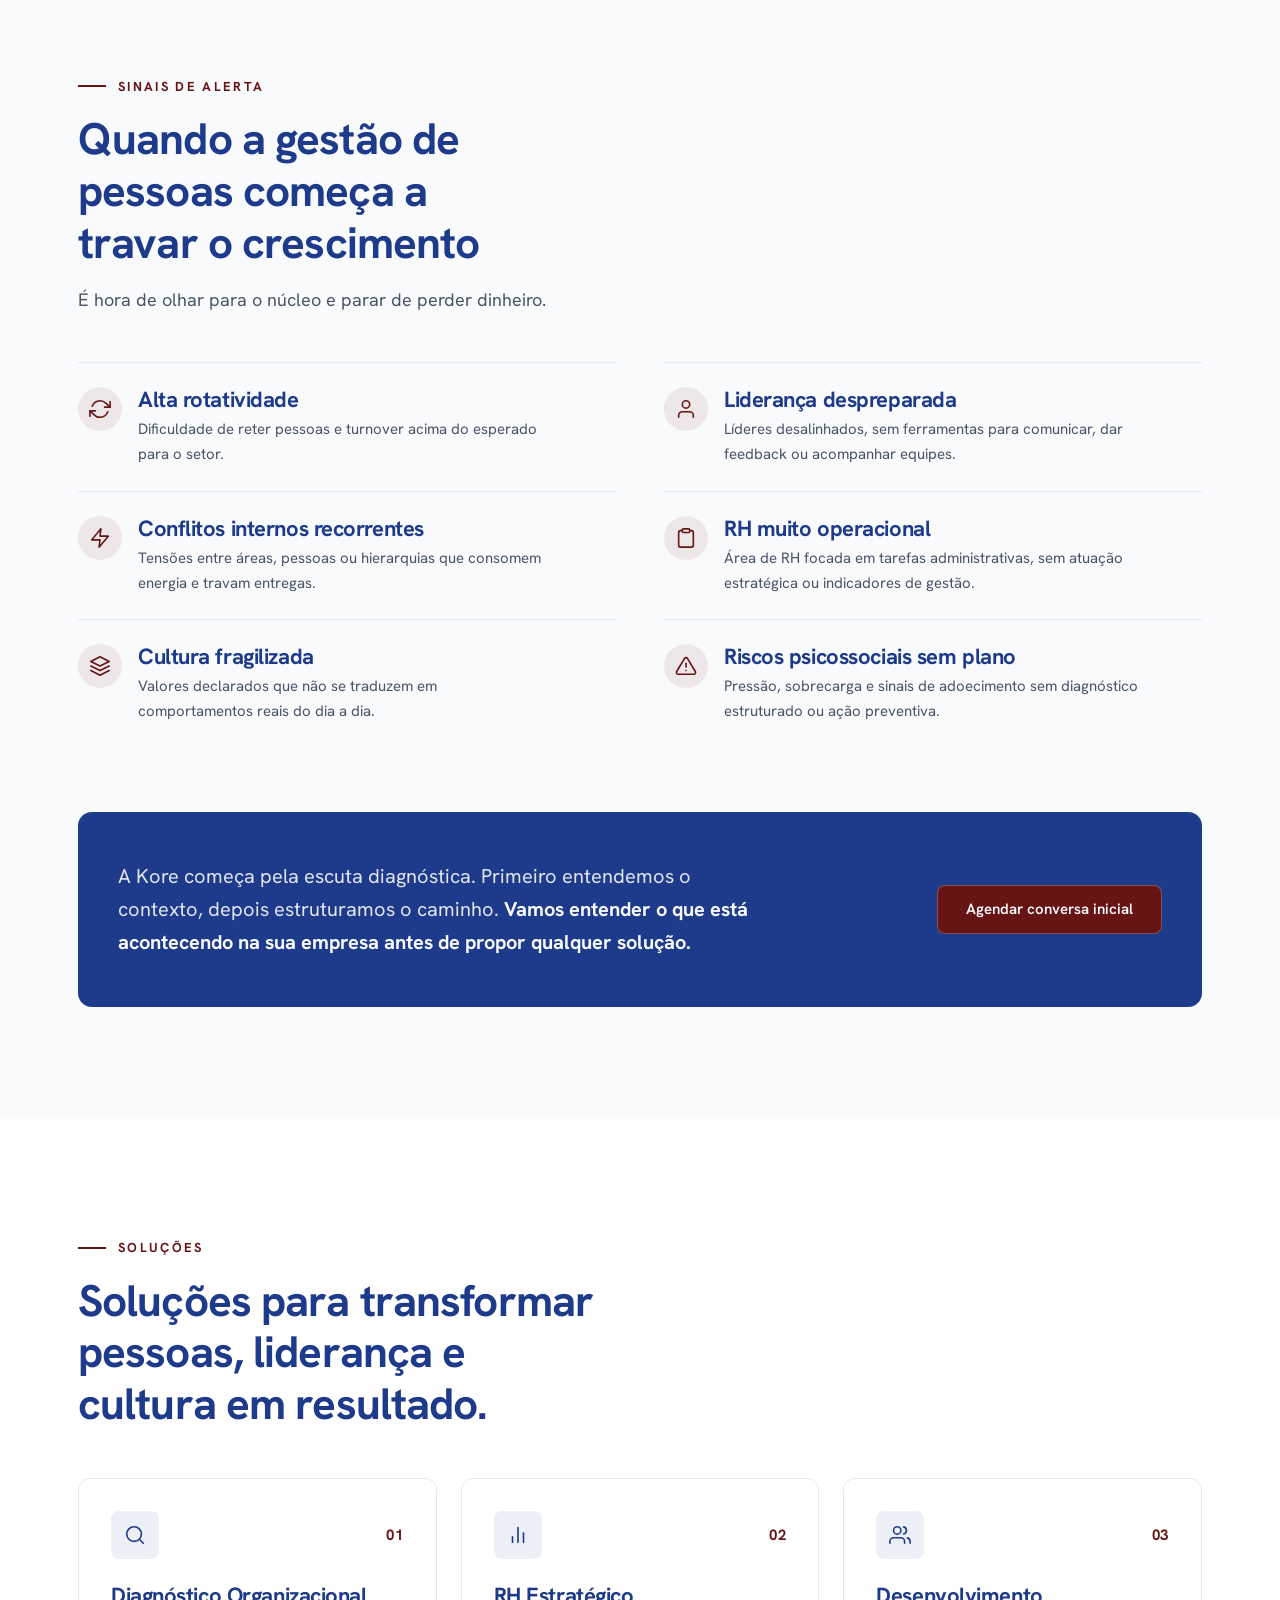
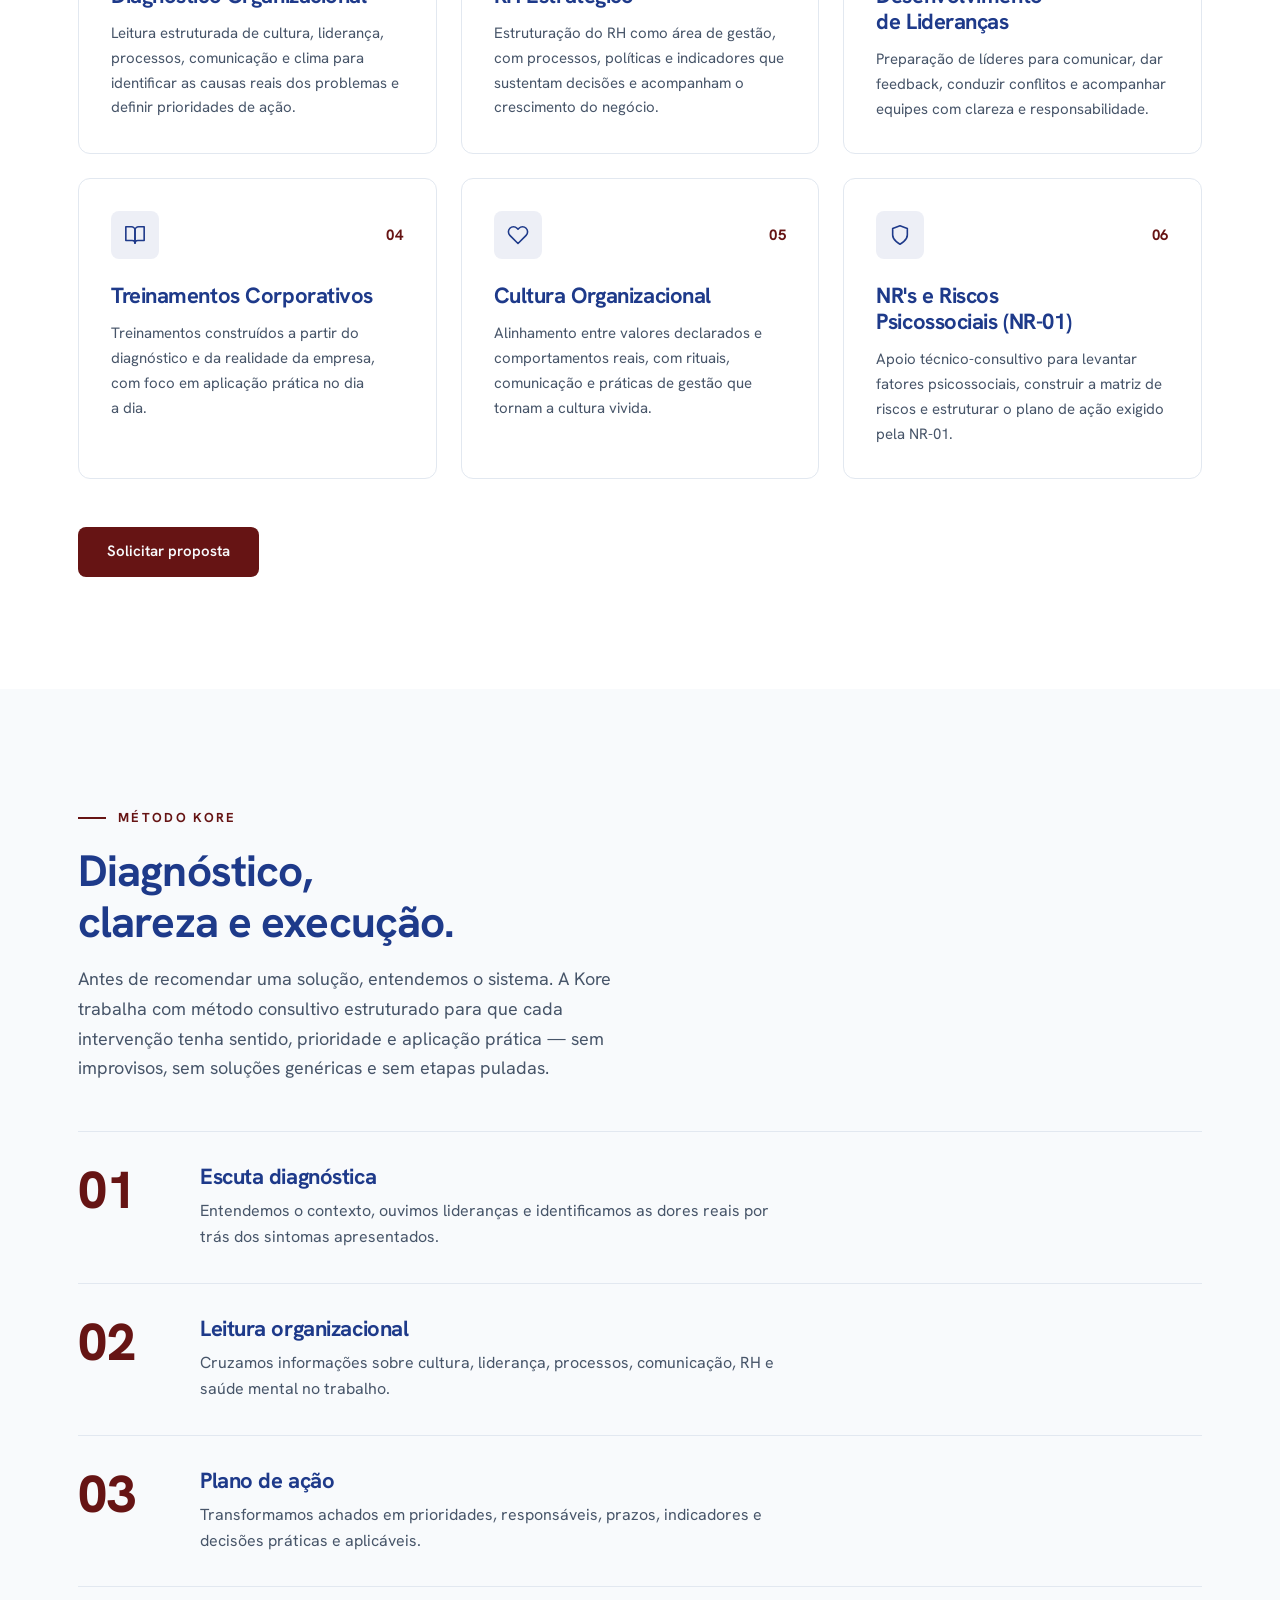
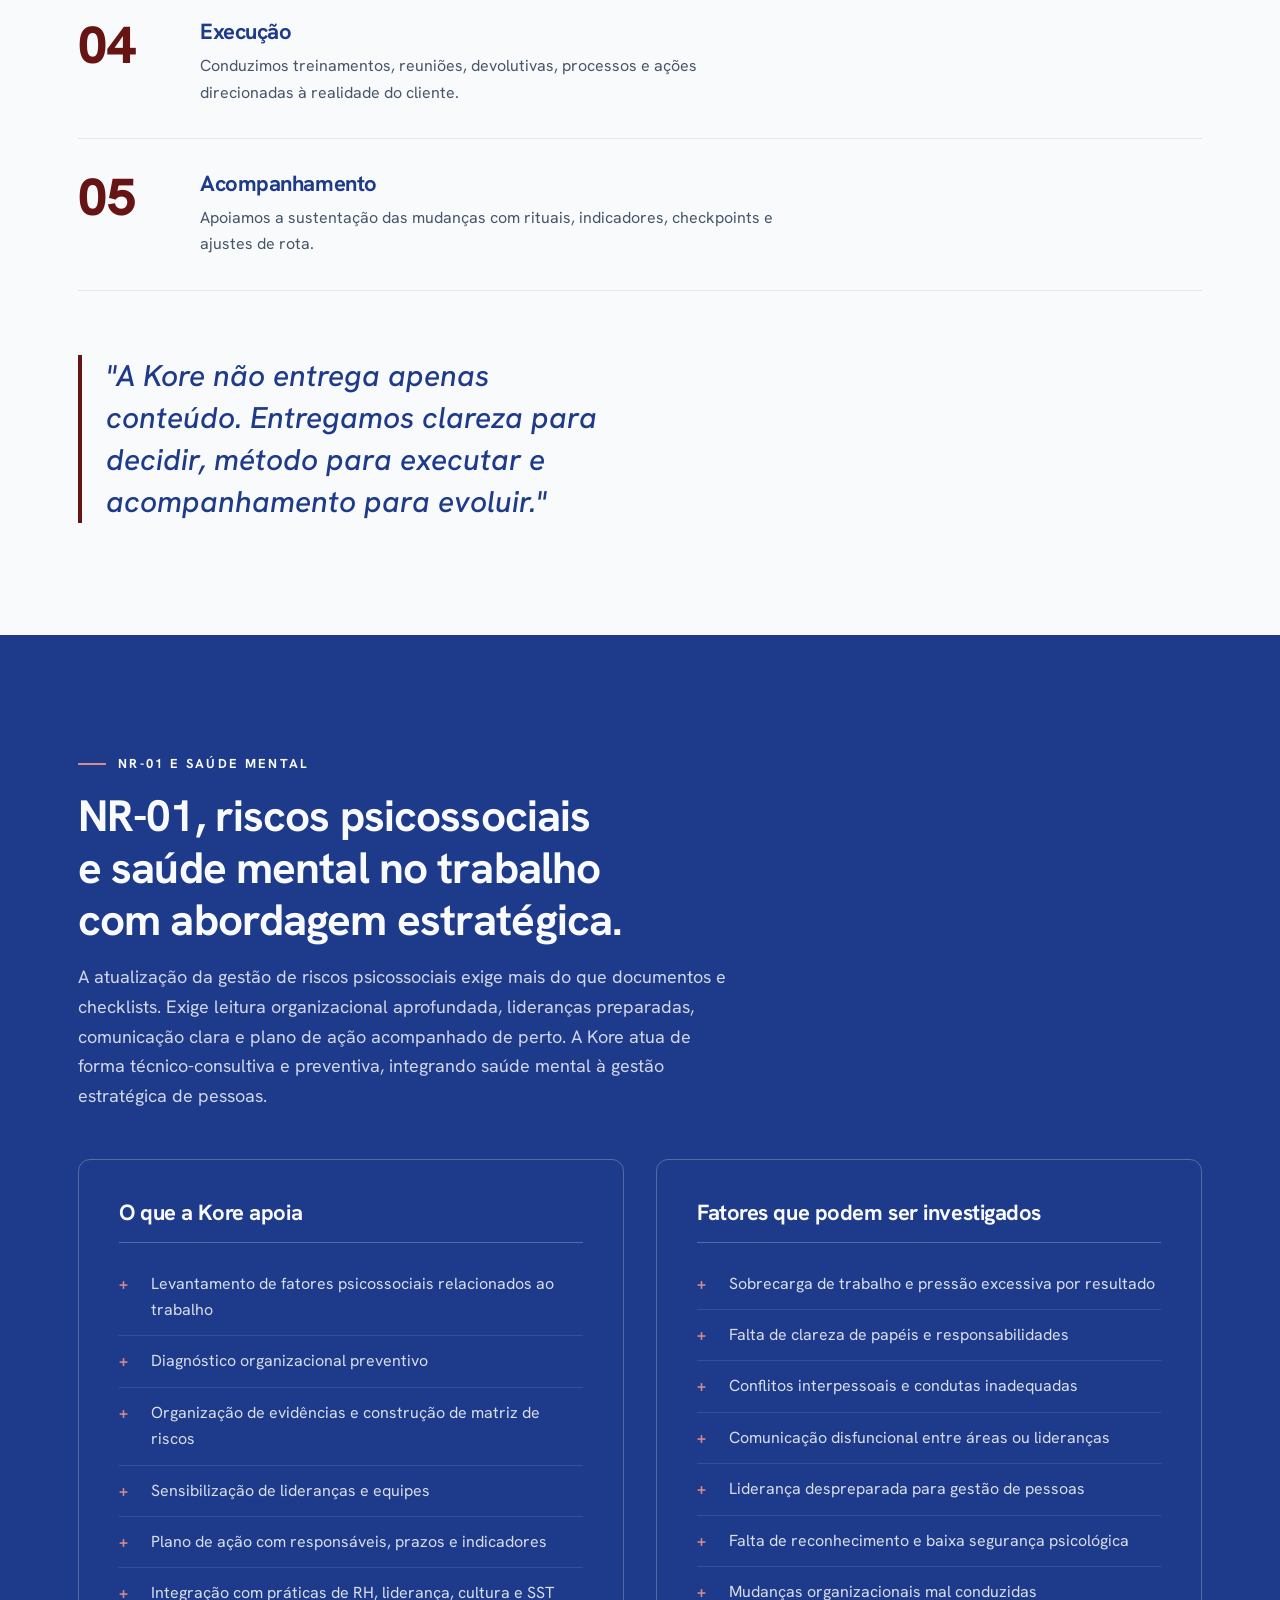
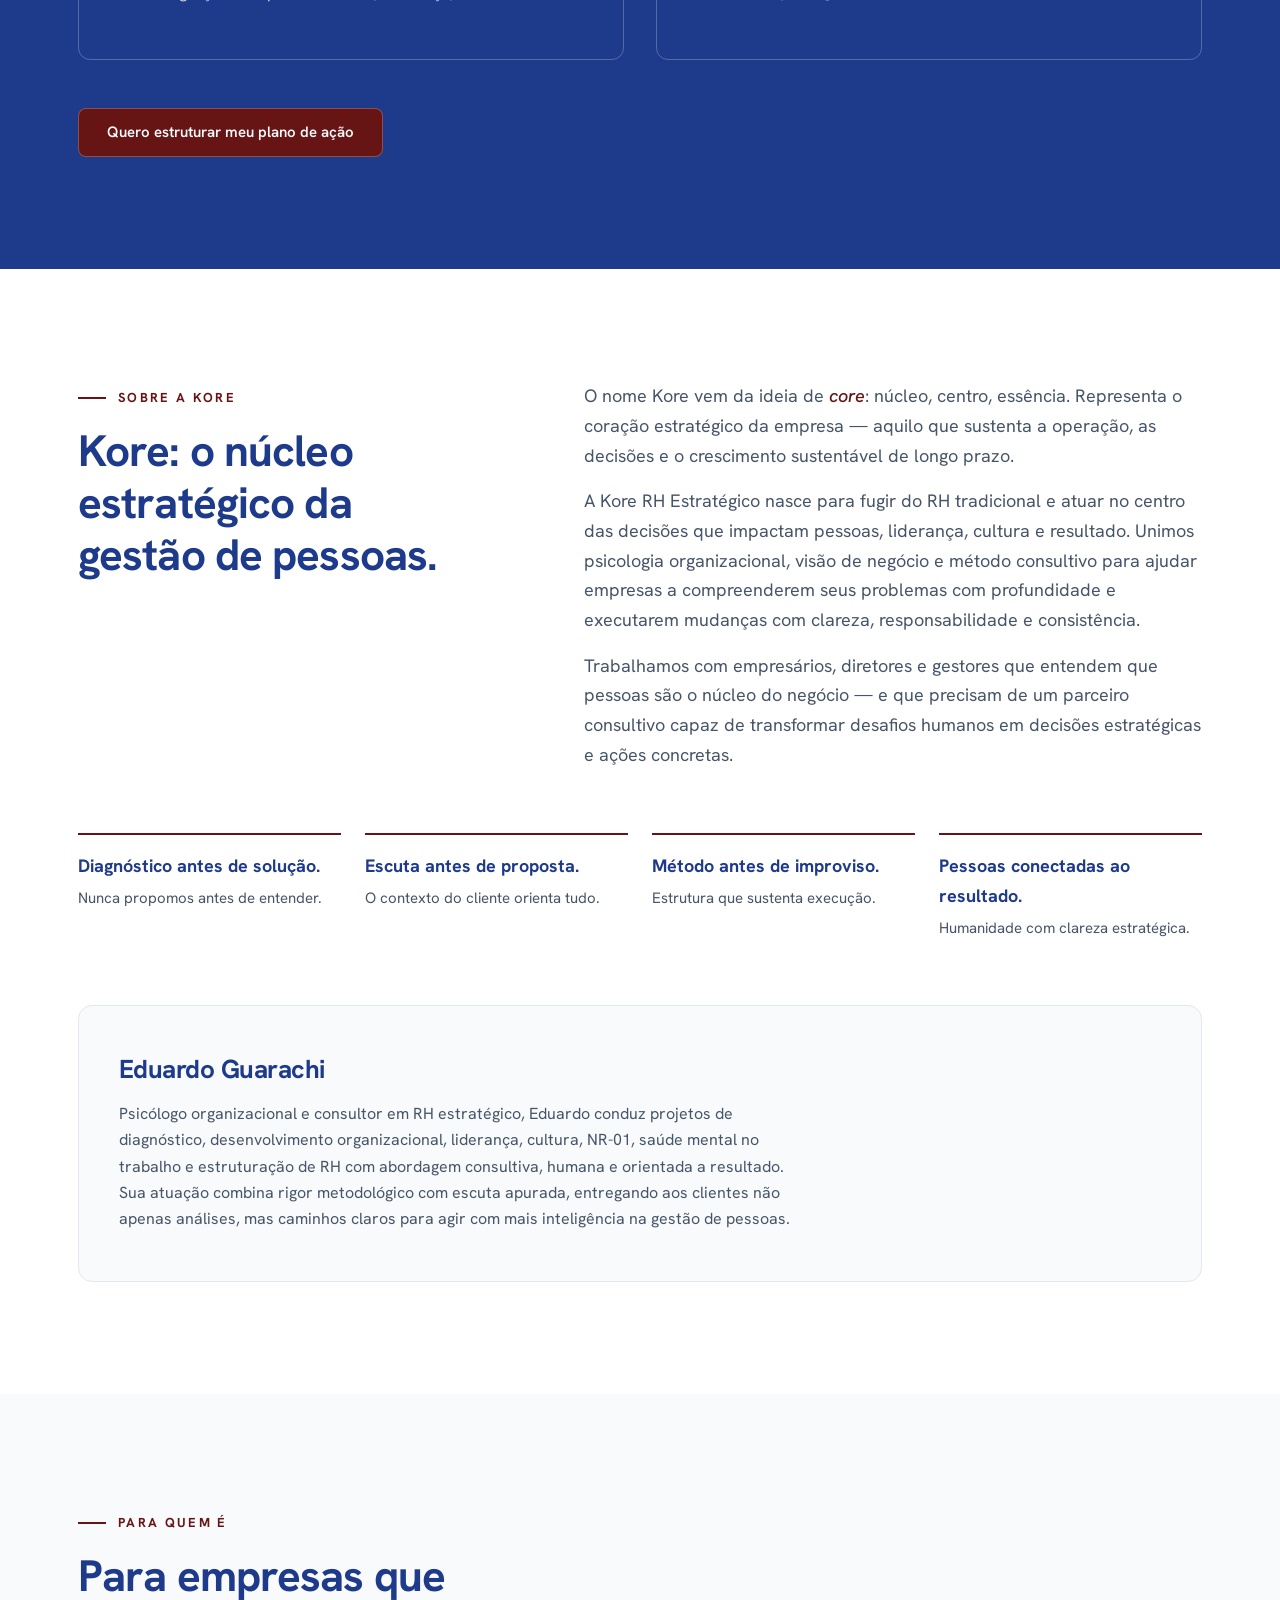
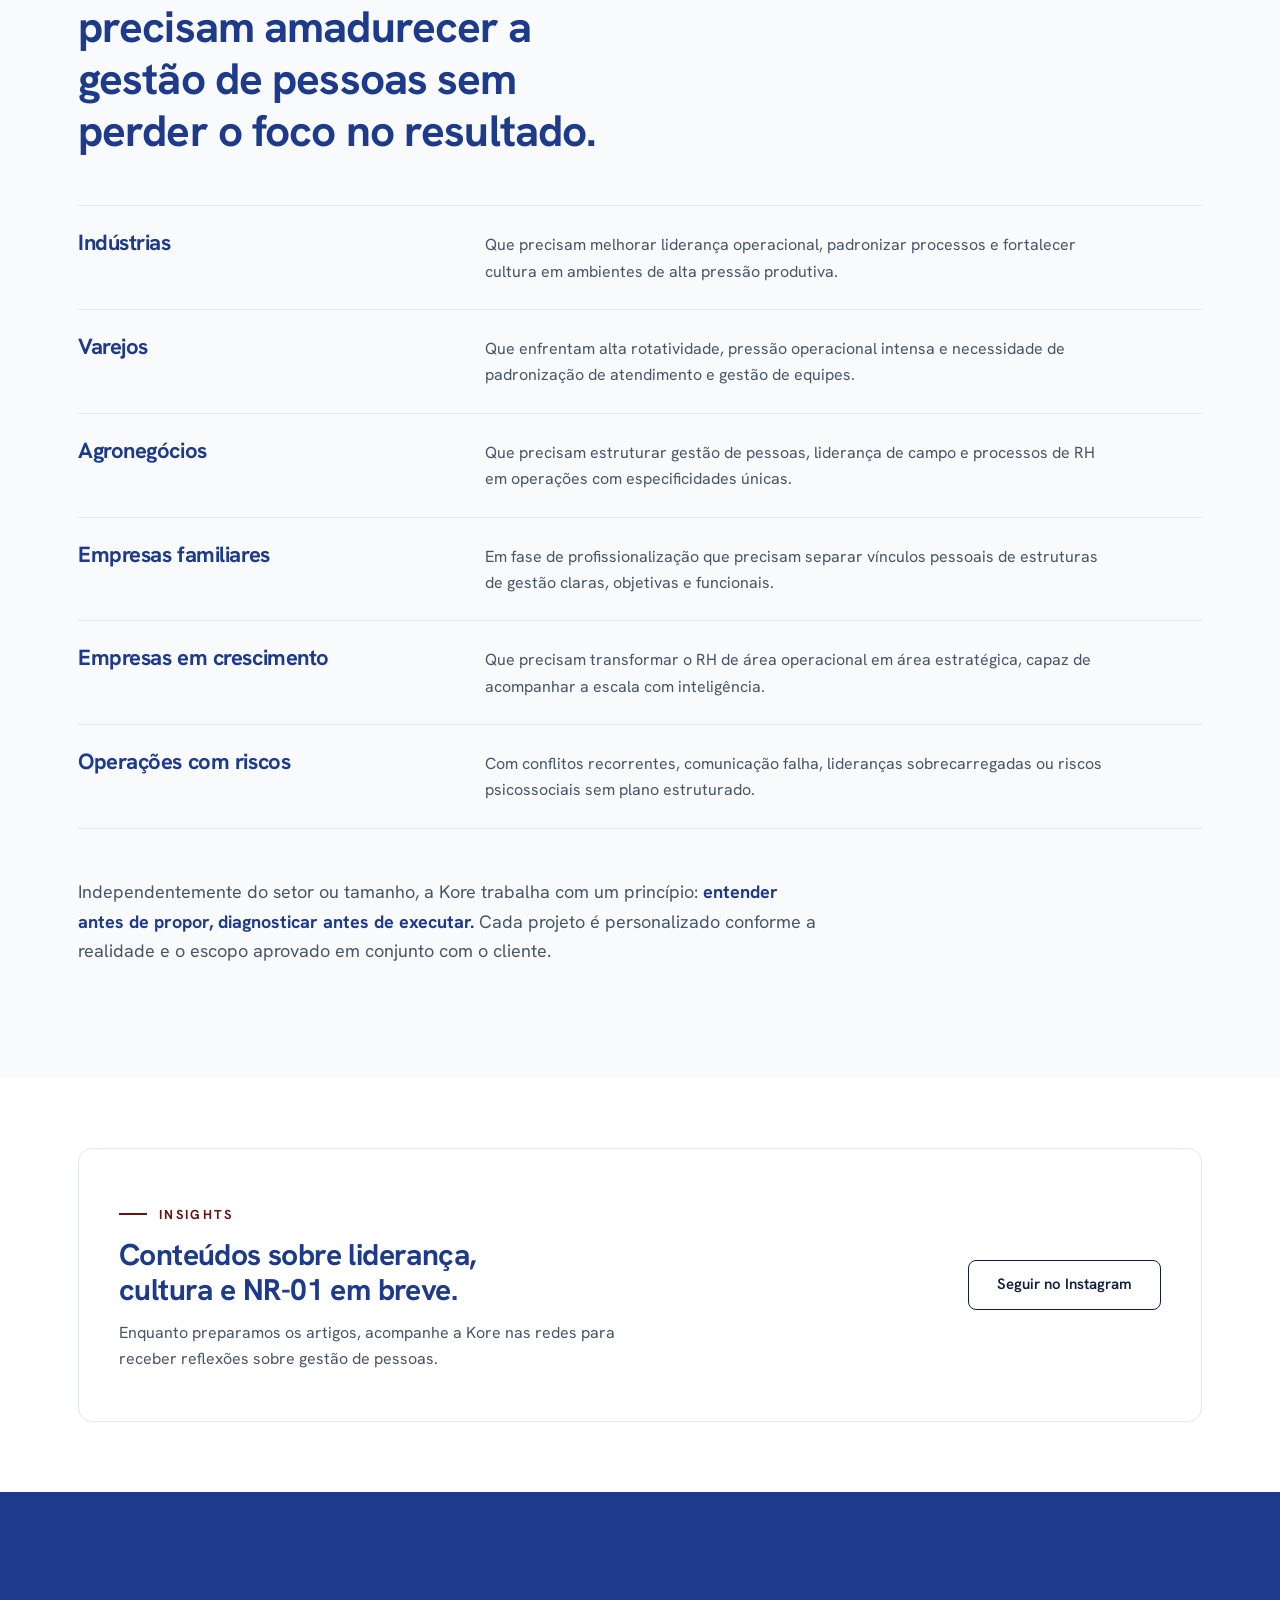
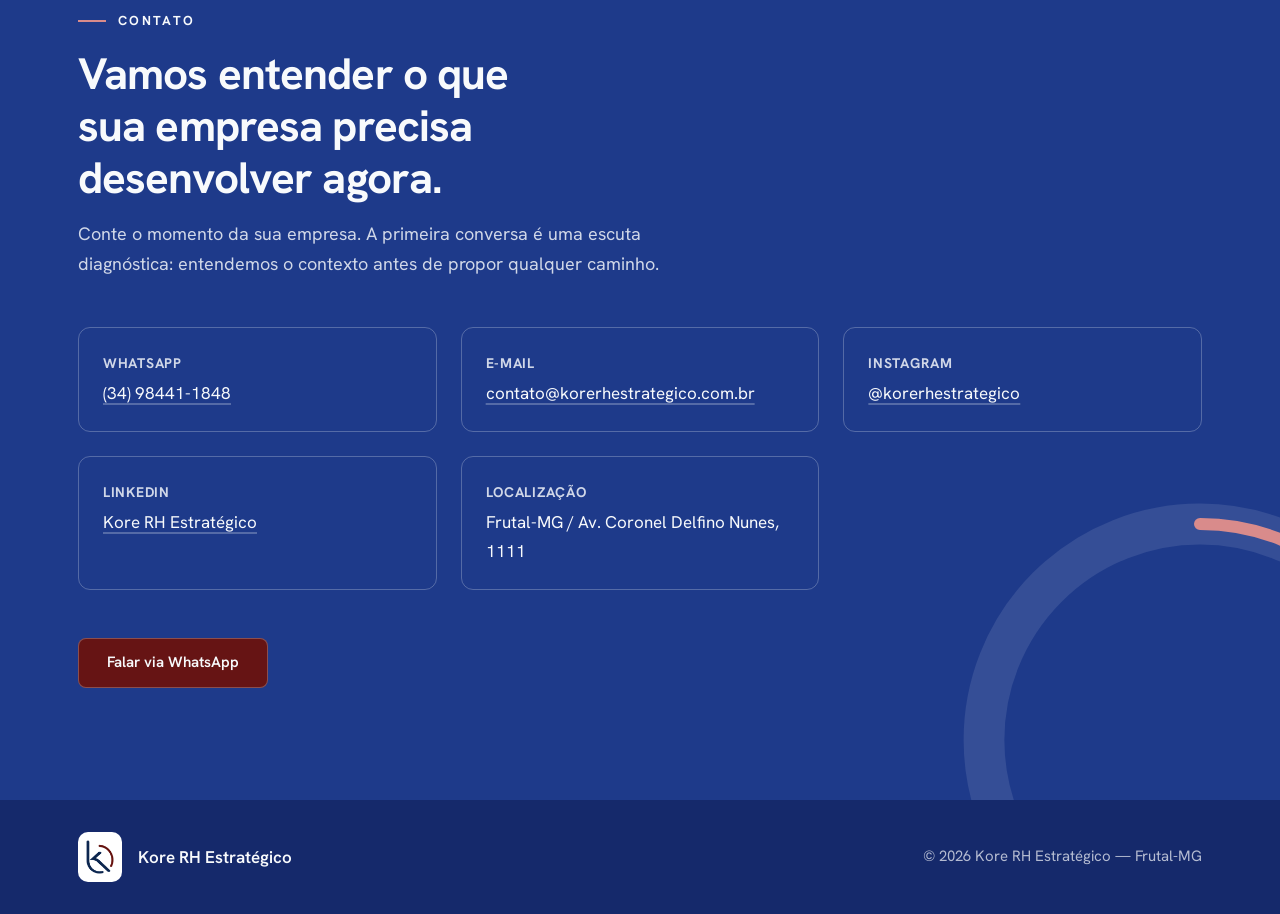
==== commit 8b9d7c44: "Fase 1 do redesign: padroniza cards, diferencia seções e reduz CTAs - Cards com um único estilo (bor" ====
--- a/index.html
+++ b/index.html
@@ -131,13 +131,31 @@
           <h2 id="sinais-titulo">Quando a gestão de pessoas começa a travar o crescimento</h2>
           <p>É hora de olhar para o núcleo e parar de perder dinheiro.</p>
         </div>
-        <ul class="grid grid-3" role="list">
-          <li class="card card-accent"><span class="card-num">01</span><h3>Alta rotatividade</h3><p>Dificuldade de reter pessoas e turnover acima do esperado para o setor.</p></li>
-          <li class="card card-accent"><span class="card-num">02</span><h3>Liderança despreparada</h3><p>Líderes desalinhados, sem ferramentas para comunicar, dar feedback ou acompanhar equipes.</p></li>
-          <li class="card card-accent"><span class="card-num">03</span><h3>Conflitos internos recorrentes</h3><p>Tensões entre áreas, pessoas ou hierarquias que consomem energia e travam entregas.</p></li>
-          <li class="card card-accent"><span class="card-num">04</span><h3>RH muito operacional</h3><p>Área de RH focada em tarefas administrativas, sem atuação estratégica ou indicadores de gestão.</p></li>
-          <li class="card card-accent"><span class="card-num">05</span><h3>Cultura fragilizada</h3><p>Valores declarados que não se traduzem em comportamentos reais do dia a dia.</p></li>
-          <li class="card card-accent"><span class="card-num">06</span><h3>Riscos psicossociais sem plano</h3><p>Pressão, sobrecarga e sinais de adoecimento sem diagnóstico estruturado ou ação preventiva.</p></li>
+        <ul class="sinais" role="list">
+          <li class="sinal">
+            <span class="sinal-icon" aria-hidden="true"><svg viewBox="0 0 24 24" focusable="false"><polyline points="23 4 23 10 17 10"/><polyline points="1 20 1 14 7 14"/><path d="M3.51 9a9 9 0 0 1 14.85-3.36L23 10M1 14l4.64 4.36A9 9 0 0 0 20.49 15"/></svg></span>
+            <div><h3>Alta rotatividade</h3><p>Dificuldade de reter pessoas e turnover acima do esperado para o setor.</p></div>
+          </li>
+          <li class="sinal">
+            <span class="sinal-icon" aria-hidden="true"><svg viewBox="0 0 24 24" focusable="false"><path d="M20 21v-2a4 4 0 0 0-4-4H8a4 4 0 0 0-4 4v2"/><circle cx="12" cy="7" r="4"/></svg></span>
+            <div><h3>Liderança despreparada</h3><p>Líderes desalinhados, sem ferramentas para comunicar, dar feedback ou acompanhar equipes.</p></div>
+          </li>
+          <li class="sinal">
+            <span class="sinal-icon" aria-hidden="true"><svg viewBox="0 0 24 24" focusable="false"><polygon points="13 2 3 14 12 14 11 22 21 10 12 10 13 2"/></svg></span>
+            <div><h3>Conflitos internos recorrentes</h3><p>Tensões entre áreas, pessoas ou hierarquias que consomem energia e travam entregas.</p></div>
+          </li>
+          <li class="sinal">
+            <span class="sinal-icon" aria-hidden="true"><svg viewBox="0 0 24 24" focusable="false"><path d="M16 4h2a2 2 0 0 1 2 2v14a2 2 0 0 1-2 2H6a2 2 0 0 1-2-2V6a2 2 0 0 1 2-2h2"/><rect x="8" y="2" width="8" height="4" rx="1"/></svg></span>
+            <div><h3>RH muito operacional</h3><p>Área de RH focada em tarefas administrativas, sem atuação estratégica ou indicadores de gestão.</p></div>
+          </li>
+          <li class="sinal">
+            <span class="sinal-icon" aria-hidden="true"><svg viewBox="0 0 24 24" focusable="false"><polygon points="12 2 2 7 12 12 22 7 12 2"/><polyline points="2 17 12 22 22 17"/><polyline points="2 12 12 17 22 12"/></svg></span>
+            <div><h3>Cultura fragilizada</h3><p>Valores declarados que não se traduzem em comportamentos reais do dia a dia.</p></div>
+          </li>
+          <li class="sinal">
+            <span class="sinal-icon" aria-hidden="true"><svg viewBox="0 0 24 24" focusable="false"><path d="M10.29 3.86L1.82 18a2 2 0 0 0 1.71 3h16.94a2 2 0 0 0 1.71-3L13.71 3.86a2 2 0 0 0-3.42 0z"/><line x1="12" y1="9" x2="12" y2="13"/><line x1="12" y1="17" x2="12.01" y2="17"/></svg></span>
+            <div><h3>Riscos psicossociais sem plano</h3><p>Pressão, sobrecarga e sinais de adoecimento sem diagnóstico estruturado ou ação preventiva.</p></div>
+          </li>
         </ul>
         <div class="cta-band dark">
           <p>A Kore começa pela escuta diagnóstica. Primeiro entendemos o contexto, depois estruturamos o caminho. <strong>Vamos entender o que está acontecendo na sua empresa antes de propor qualquer solução.</strong></p>
@@ -154,46 +172,57 @@
           <h2 id="solucoes-titulo">Soluções para transformar pessoas, liderança e cultura em resultado.</h2>
         </div>
         <ul class="grid grid-3" role="list">
-          <li class="card card-sol">
-            <span class="card-num">01</span>
+          <li class="card">
+            <div class="card-top">
+              <span class="card-icon" aria-hidden="true"><svg viewBox="0 0 24 24" focusable="false"><circle cx="11" cy="11" r="8"/><line x1="21" y1="21" x2="16.65" y2="16.65"/></svg></span>
+              <span class="card-num">01</span>
+            </div>
             <h3>Diagnóstico Organizacional</h3>
             <p>Leitura estruturada de cultura, liderança, processos, comunicação e clima para identificar as causas reais dos problemas e definir prioridades de ação.</p>
-            <a class="card-link" href="https://wa.me/5534984411848?text=Ol%C3%A1%21%20Gostaria%20de%20solicitar%20uma%20proposta%20da%20Kore%20RH%20Estrat%C3%A9gico." target="_blank" rel="noopener noreferrer">Solicitar proposta<span class="sr-only"> de Diagnóstico Organizacional</span></a>
-          </li>
-          <li class="card card-sol">
-            <span class="card-num">02</span>
+          </li>
+          <li class="card">
+            <div class="card-top">
+              <span class="card-icon" aria-hidden="true"><svg viewBox="0 0 24 24" focusable="false"><line x1="18" y1="20" x2="18" y2="10"/><line x1="12" y1="20" x2="12" y2="4"/><line x1="6" y1="20" x2="6" y2="14"/></svg></span>
+              <span class="card-num">02</span>
+            </div>
             <h3>RH Estratégico</h3>
             <p>Estruturação do RH como área de gestão, com processos, políticas e indicadores que sustentam decisões e acompanham o crescimento do negócio.</p>
-            <a class="card-link" href="https://wa.me/5534984411848?text=Ol%C3%A1%21%20Gostaria%20de%20solicitar%20uma%20proposta%20da%20Kore%20RH%20Estrat%C3%A9gico." target="_blank" rel="noopener noreferrer">Solicitar proposta<span class="sr-only"> de RH Estratégico</span></a>
-          </li>
-          <li class="card card-sol">
-            <span class="card-num">03</span>
+          </li>
+          <li class="card">
+            <div class="card-top">
+              <span class="card-icon" aria-hidden="true"><svg viewBox="0 0 24 24" focusable="false"><path d="M17 21v-2a4 4 0 0 0-4-4H5a4 4 0 0 0-4 4v2"/><circle cx="9" cy="7" r="4"/><path d="M23 21v-2a4 4 0 0 0-3-3.87"/><path d="M16 3.13a4 4 0 0 1 0 7.75"/></svg></span>
+              <span class="card-num">03</span>
+            </div>
             <h3>Desenvolvimento de Lideranças</h3>
             <p>Preparação de líderes para comunicar, dar feedback, conduzir conflitos e acompanhar equipes com clareza e responsabilidade.</p>
-            <a class="card-link" href="https://wa.me/5534984411848?text=Ol%C3%A1%21%20Gostaria%20de%20solicitar%20uma%20proposta%20da%20Kore%20RH%20Estrat%C3%A9gico." target="_blank" rel="noopener noreferrer">Solicitar proposta<span class="sr-only"> de Desenvolvimento de Lideranças</span></a>
-          </li>
-          <li class="card card-sol">
-            <span class="card-num">04</span>
+          </li>
+          <li class="card">
+            <div class="card-top">
+              <span class="card-icon" aria-hidden="true"><svg viewBox="0 0 24 24" focusable="false"><path d="M2 3h6a4 4 0 0 1 4 4v14a3 3 0 0 0-3-3H2z"/><path d="M22 3h-6a4 4 0 0 0-4 4v14a3 3 0 0 1 3-3h7z"/></svg></span>
+              <span class="card-num">04</span>
+            </div>
             <h3>Treinamentos Corporativos</h3>
             <p>Treinamentos construídos a partir do diagnóstico e da realidade da empresa, com foco em aplicação prática no dia a dia.</p>
-            <a class="card-link" href="https://wa.me/5534984411848?text=Ol%C3%A1%21%20Gostaria%20de%20solicitar%20uma%20proposta%20da%20Kore%20RH%20Estrat%C3%A9gico." target="_blank" rel="noopener noreferrer">Solicitar proposta<span class="sr-only"> de Treinamentos Corporativos</span></a>
-          </li>
-          <li class="card card-sol">
-            <span class="card-num">05</span>
+          </li>
+          <li class="card">
+            <div class="card-top">
+              <span class="card-icon" aria-hidden="true"><svg viewBox="0 0 24 24" focusable="false"><path d="M20.84 4.61a5.5 5.5 0 0 0-7.78 0L12 5.67l-1.06-1.06a5.5 5.5 0 0 0-7.78 7.78l1.06 1.06L12 21.23l7.78-7.78 1.06-1.06a5.5 5.5 0 0 0 0-7.78z"/></svg></span>
+              <span class="card-num">05</span>
+            </div>
             <h3>Cultura Organizacional</h3>
             <p>Alinhamento entre valores declarados e comportamentos reais, com rituais, comunicação e práticas de gestão que tornam a cultura vivida.</p>
-            <a class="card-link" href="https://wa.me/5534984411848?text=Ol%C3%A1%21%20Gostaria%20de%20solicitar%20uma%20proposta%20da%20Kore%20RH%20Estrat%C3%A9gico." target="_blank" rel="noopener noreferrer">Solicitar proposta<span class="sr-only"> de Cultura Organizacional</span></a>
-          </li>
-          <li class="card card-sol">
-            <span class="card-num">06</span>
+          </li>
+          <li class="card">
+            <div class="card-top">
+              <span class="card-icon" aria-hidden="true"><svg viewBox="0 0 24 24" focusable="false"><path d="M12 22s8-4 8-10V5l-8-3-8 3v7c0 6 8 10 8 10z"/></svg></span>
+              <span class="card-num">06</span>
+            </div>
             <h3>NR's e Riscos Psicossociais (NR-01)</h3>
             <p>Apoio técnico-consultivo para levantar fatores psicossociais, construir a matriz de riscos e estruturar o plano de ação exigido pela NR-01.</p>
-            <a class="card-link" href="https://wa.me/5534984411848?text=Ol%C3%A1%21%20Gostaria%20de%20estruturar%20a%20adequa%C3%A7%C3%A3o%20da%20minha%20empresa%20%C3%A0%20NR-01%20e%20o%20plano%20de%20a%C3%A7%C3%A3o%20para%20riscos%20psicossociais." target="_blank" rel="noopener noreferrer">Solicitar proposta<span class="sr-only"> de NR's e Riscos Psicossociais</span></a>
-          </li>
-        </ul>
-        <div class="btn-group section-foot">
+          </li>
+        </ul>
+        <div class="section-foot">
           <a href="https://wa.me/5534984411848?text=Ol%C3%A1%21%20Gostaria%20de%20solicitar%20uma%20proposta%20da%20Kore%20RH%20Estrat%C3%A9gico." target="_blank" rel="noopener noreferrer" class="btn btn-primary">Solicitar proposta</a>
-          <a href="https://wa.me/5534984411848?text=Ol%C3%A1%21%20Gostaria%20de%20falar%20com%20a%20Kore%20RH%20Estrat%C3%A9gico." target="_blank" rel="noopener noreferrer" class="btn btn-outline">Falar com a Kore</a>
         </div>
       </div>
     </section>
@@ -214,7 +243,6 @@
           <li class="passo"><span class="passo-num" aria-hidden="true">05</span><div><h3>Acompanhamento</h3><p>Apoiamos a sustentação das mudanças com rituais, indicadores, checkpoints e ajustes de rota.</p></div></li>
         </ol>
         <blockquote class="quote">"A Kore não entrega apenas conteúdo. Entregamos clareza para decidir, método para executar e acompanhamento para evoluir."</blockquote>
-        <a href="https://wa.me/5534984411848?text=Ol%C3%A1%21%20Gostaria%20de%20solicitar%20uma%20proposta%20da%20Kore%20RH%20Estrat%C3%A9gico." target="_blank" rel="noopener noreferrer" class="btn btn-primary">Solicitar proposta</a>
       </div>
     </section>
 
@@ -251,10 +279,7 @@
             </ul>
           </div>
         </div>
-        <div class="btn-group">
-          <a href="https://wa.me/5534984411848?text=Ol%C3%A1%21%20Gostaria%20de%20estruturar%20a%20adequa%C3%A7%C3%A3o%20da%20minha%20empresa%20%C3%A0%20NR-01%20e%20o%20plano%20de%20a%C3%A7%C3%A3o%20para%20riscos%20psicossociais." target="_blank" rel="noopener noreferrer" class="btn btn-primary">Quero estruturar meu plano de ação</a>
-          <a href="https://wa.me/5534984411848?text=Ol%C3%A1%21%20Gostaria%20de%20estruturar%20a%20adequa%C3%A7%C3%A3o%20da%20minha%20empresa%20%C3%A0%20NR-01%20e%20o%20plano%20de%20a%C3%A7%C3%A3o%20para%20riscos%20psicossociais." target="_blank" rel="noopener noreferrer" class="btn btn-outline">Adequar minha empresa à NR-01</a>
-        </div>
+        <a href="https://wa.me/5534984411848?text=Ol%C3%A1%21%20Gostaria%20de%20estruturar%20a%20adequa%C3%A7%C3%A3o%20da%20minha%20empresa%20%C3%A0%20NR-01%20e%20o%20plano%20de%20a%C3%A7%C3%A3o%20para%20riscos%20psicossociais." target="_blank" rel="noopener noreferrer" class="btn btn-primary">Quero estruturar meu plano de ação</a>
       </div>
     </section>
 
@@ -281,7 +306,6 @@
         <article class="consultor">
           <h3>Eduardo Guarachi</h3>
           <p>Psicólogo organizacional e consultor em RH estratégico, Eduardo conduz projetos de diagnóstico, desenvolvimento organizacional, liderança, cultura, NR-01, saúde mental no trabalho e estruturação de RH com abordagem consultiva, humana e orientada a resultado. Sua atuação combina rigor metodológico com escuta apurada, entregando aos clientes não apenas análises, mas caminhos claros para agir com mais inteligência na gestão de pessoas.</p>
-          <a href="https://wa.me/5534984411848?text=Ol%C3%A1%21%20Gostaria%20de%20falar%20com%20a%20Kore%20RH%20Estrat%C3%A9gico." target="_blank" rel="noopener noreferrer" class="btn btn-outline">Falar com a Kore</a>
         </article>
       </div>
     </section>
@@ -293,32 +317,29 @@
           <p class="eyebrow">Para quem é</p>
           <h2 id="paraquem-titulo">Para empresas que precisam amadurecer a gestão de pessoas sem perder o foco no resultado.</h2>
         </div>
-        <ul class="grid grid-3" role="list">
-          <li class="card card-side"><h3>Indústrias</h3><p>Que precisam melhorar liderança operacional, padronizar processos e fortalecer cultura em ambientes de alta pressão produtiva.</p></li>
-          <li class="card card-side"><h3>Varejos</h3><p>Que enfrentam alta rotatividade, pressão operacional intensa e necessidade de padronização de atendimento e gestão de equipes.</p></li>
-          <li class="card card-side"><h3>Agronegócios</h3><p>Que precisam estruturar gestão de pessoas, liderança de campo e processos de RH em operações com especificidades únicas.</p></li>
-          <li class="card card-side"><h3>Empresas familiares</h3><p>Em fase de profissionalização que precisam separar vínculos pessoais de estruturas de gestão claras, objetivas e funcionais.</p></li>
-          <li class="card card-side"><h3>Empresas em crescimento</h3><p>Que precisam transformar o RH de área operacional em área estratégica, capaz de acompanhar a escala com inteligência.</p></li>
-          <li class="card card-side"><h3>Operações com riscos</h3><p>Com conflitos recorrentes, comunicação falha, lideranças sobrecarregadas ou riscos psicossociais sem plano estruturado.</p></li>
+        <ul class="segmentos" role="list">
+          <li class="segmento"><h3>Indústrias</h3><p>Que precisam melhorar liderança operacional, padronizar processos e fortalecer cultura em ambientes de alta pressão produtiva.</p></li>
+          <li class="segmento"><h3>Varejos</h3><p>Que enfrentam alta rotatividade, pressão operacional intensa e necessidade de padronização de atendimento e gestão de equipes.</p></li>
+          <li class="segmento"><h3>Agronegócios</h3><p>Que precisam estruturar gestão de pessoas, liderança de campo e processos de RH em operações com especificidades únicas.</p></li>
+          <li class="segmento"><h3>Empresas familiares</h3><p>Em fase de profissionalização que precisam separar vínculos pessoais de estruturas de gestão claras, objetivas e funcionais.</p></li>
+          <li class="segmento"><h3>Empresas em crescimento</h3><p>Que precisam transformar o RH de área operacional em área estratégica, capaz de acompanhar a escala com inteligência.</p></li>
+          <li class="segmento"><h3>Operações com riscos</h3><p>Com conflitos recorrentes, comunicação falha, lideranças sobrecarregadas ou riscos psicossociais sem plano estruturado.</p></li>
         </ul>
         <p class="section-note">Independentemente do setor ou tamanho, a Kore trabalha com um princípio: <strong>entender antes de propor, diagnosticar antes de executar.</strong> Cada projeto é personalizado conforme a realidade e o escopo aprovado em conjunto com o cliente.</p>
       </div>
     </section>
 
     <!-- ============ INSIGHTS ============ -->
-    <section class="section" id="insights" aria-labelledby="insights-titulo">
-      <div class="container">
-        <div class="section-head">
-          <p class="eyebrow">Insights</p>
-          <h2 id="insights-titulo">Insights para empresas que querem amadurecer sua gestão de pessoas.</h2>
-        </div>
-        <ul class="grid grid-insights" role="list">
-          <li class="card card-insight"><span class="badge">Em breve</span><h3>Como saber se sua empresa precisa de um diagnóstico organizacional</h3><p>Os sintomas que indicam que é hora de parar de agir por intuição e começar a entender o sistema com método.</p></li>
-          <li class="card card-insight"><span class="badge">Em breve</span><h3>O papel da liderança na prevenção de riscos psicossociais</h3><p>Por que líderes são o fator mais crítico na construção de ambientes de trabalho psicologicamente seguros.</p></li>
-          <li class="card card-insight"><span class="badge">Em breve</span><h3>RH estratégico: quando o operacional já não sustenta o crescimento</h3><p>O momento em que gerir folha de pagamento e contratar não é mais suficiente para uma empresa que quer crescer com consistência.</p></li>
-          <li class="card card-insight"><span class="badge">Em breve</span><h3>Cultura organizacional não é discurso: é comportamento repetido</h3><p>Como identificar a distância entre a cultura declarada e a cultura vivida — e o que fazer para reduzir esse gap.</p></li>
-          <li class="card card-insight"><span class="badge">Em breve</span><h3>NR-01: por que o plano de ação precisa sair do papel</h3><p>As razões pelas quais empresas travam na documentação e nunca chegam à prevenção real dos riscos psicossociais.</p></li>
-        </ul>
+    <section class="section section-tight" id="insights" aria-labelledby="insights-titulo">
+      <div class="container">
+        <div class="aviso">
+          <div>
+            <p class="eyebrow">Insights</p>
+            <h2 id="insights-titulo">Conteúdos sobre liderança, cultura e NR-01 em breve.</h2>
+            <p>Enquanto preparamos os artigos, acompanhe a Kore nas redes para receber reflexões sobre gestão de pessoas.</p>
+          </div>
+          <a href="https://instagram.com/korerhestrategico" target="_blank" rel="noopener noreferrer" class="btn btn-outline">Seguir no Instagram</a>
+        </div>
       </div>
     </section>
 
@@ -358,5 +379,10 @@
     </div>
   </footer>
 
+  <a class="wa-float" id="waFloat" href="https://wa.me/5534984411848?text=Ol%C3%A1%21%20Gostaria%20de%20falar%20com%20a%20Kore%20RH%20Estrat%C3%A9gico." target="_blank" rel="noopener noreferrer" aria-label="WhatsApp: falar com a Kore">
+    <svg viewBox="0 0 24 24" aria-hidden="true" focusable="false"><path d="M21 11.5a8.38 8.38 0 0 1-.9 3.8 8.5 8.5 0 0 1-7.6 4.7 8.38 8.38 0 0 1-3.8-.9L3 21l1.9-5.7a8.38 8.38 0 0 1-.9-3.8 8.5 8.5 0 0 1 4.7-7.6 8.38 8.38 0 0 1 3.8-.9h.5a8.48 8.48 0 0 1 8 8v.5z"/></svg>
+    <span>WhatsApp</span>
+  </a>
+
 </body>
 </html>
--- a/css/style.css
+++ b/css/style.css
@@ -26,6 +26,8 @@
   --ice-10: rgba(248, 250, 252, 0.1);
   --shadow-blue: rgba(30, 58, 138, 0.1);
   --shadow-ink: rgba(15, 29, 64, 0.1);
+  --wine-08: rgba(102, 20, 20, 0.08);   /* fundo dos ícones de alerta */
+  --blue-08: rgba(30, 58, 138, 0.08);   /* fundo dos ícones de soluções */
 
   /* Tipografia */
   --sans: 'Hanken Grotesk', system-ui, -apple-system, 'Segoe UI', sans-serif;
@@ -266,6 +268,7 @@
 /* ============ GRADES E CARDS ============ */
 .grid { display: grid; gap: var(--space-5); grid-template-columns: 1fr; }
 
+/* Card padrão: borda fina, faixa vinho que aparece no hover */
 .card {
   position: relative;
   display: flex; flex-direction: column;
@@ -274,41 +277,67 @@
   padding: var(--space-6) var(--space-5);
   transition: transform 0.25s var(--ease), box-shadow 0.25s ease, border-color 0.25s ease;
 }
-.card:hover { transform: translateY(-4px); box-shadow: 0 16px 40px var(--shadow-blue); }
+.card::before {
+  content: ""; position: absolute; inset: -1px -1px auto -1px; height: 3px;
+  background: var(--wine); border-radius: var(--radius) var(--radius) 0 0;
+  transform: scaleX(0); transform-origin: left;
+  transition: transform 0.35s var(--ease);
+}
+.card:hover { transform: translateY(-4px); box-shadow: 0 16px 40px var(--shadow-blue); border-color: transparent; }
+.card:hover::before { transform: scaleX(1); }
 .card h3 { font-size: var(--fs-h3); margin-bottom: var(--space-3); }
 .card p { font-size: var(--fs-sm); color: var(--gray); }
-.card-num {
-  display: block; margin-bottom: var(--space-4);
-  color: var(--wine); font-size: var(--fs-sm); font-weight: 700; letter-spacing: 0.04em;
-}
-.card-accent { border-top: 3px solid var(--wine); }
-.card-side { border-left: 4px solid var(--blue); }
-
-/* Soluções */
-.card-sol { background: var(--ice); border-left: 4px solid var(--blue); }
-.card-sol h3 { margin-bottom: var(--space-5); }
-.card-sol p { margin-bottom: var(--space-5); }
-.card-link {
-  margin-top: auto; align-self: flex-start;
-  display: inline-flex; align-items: center; gap: var(--space-2);
-  font-size: var(--fs-sm); font-weight: 600; color: var(--wine);
-  padding-bottom: 2px; border-bottom: 1.5px solid currentColor;
-  transition: color 0.2s ease, gap 0.2s var(--ease);
-}
-.card-link::after { content: "\2192"; }
-.card-link:hover { color: var(--wine-soft); gap: var(--space-3); }
-
-/* Insights */
-.card-insight { border-top: 2px solid var(--blue); }
-.card-insight:hover { transform: none; box-shadow: none; }
-.badge {
-  align-self: flex-start;
-  display: inline-block; margin-bottom: var(--space-4);
-  padding: var(--space-1) var(--space-3);
-  background: var(--ice); color: var(--blue);
-  border: 1px solid var(--line); border-radius: 999px;
-  font-size: 0.75rem; font-weight: 700; letter-spacing: 0.12em; text-transform: uppercase;
-}
+.card-top {
+  display: flex; align-items: center; justify-content: space-between;
+  margin-bottom: var(--space-5);
+}
+.card-icon {
+  display: grid; place-items: center;
+  width: 48px; height: 48px; border-radius: var(--radius-sm);
+  background: var(--blue-08); color: var(--blue);
+}
+.card-num { color: var(--wine); font-size: var(--fs-sm); font-weight: 700; letter-spacing: 0.04em; }
+
+/* Ícones de traço (sinais, soluções, botão flutuante) */
+.card-icon svg, .sinal-icon svg, .wa-float svg {
+  width: 22px; height: 22px;
+  fill: none; stroke: currentColor; stroke-width: 1.75;
+  stroke-linecap: round; stroke-linejoin: round;
+}
+
+/* ============ SINAIS DE ALERTA ============ */
+.sinais { display: grid; grid-template-columns: 1fr; column-gap: var(--space-8); }
+.sinal {
+  display: grid; grid-template-columns: 44px 1fr; gap: var(--space-4);
+  padding: var(--space-5) 0; border-top: 1px solid var(--line); align-items: start;
+}
+.sinal-icon {
+  display: grid; place-items: center;
+  width: 44px; height: 44px; border-radius: 50%;
+  background: var(--wine-08); color: var(--wine);
+}
+.sinal h3 { font-size: var(--fs-h3); margin-bottom: var(--space-1); }
+.sinal p { font-size: var(--fs-sm); color: var(--gray); max-width: 52ch; }
+
+/* ============ PARA QUEM É ============ */
+.segmento {
+  display: grid; gap: var(--space-2);
+  padding: var(--space-5) 0; border-top: 1px solid var(--line);
+}
+.segmento:last-child { border-bottom: 1px solid var(--line); }
+.segmento h3 { font-size: var(--fs-h3); }
+.segmento p { color: var(--gray); max-width: 70ch; }
+
+/* ============ INSIGHTS (faixa curta) ============ */
+.section-tight { padding: clamp(3rem, 2rem + 3vw, 4.5rem) 0; }
+.aviso {
+  display: flex; flex-direction: column; align-items: flex-start; gap: var(--space-6);
+  border: 1px solid var(--line); border-radius: 14px;
+  padding: var(--space-7) var(--space-5);
+}
+.aviso h2 { font-size: clamp(1.375rem, 1.1rem + 1vw, 1.875rem); margin-bottom: var(--space-3); max-width: 28ch; }
+.aviso p:not(.eyebrow) { color: var(--gray); max-width: 60ch; }
+.aviso .eyebrow { margin-bottom: var(--space-3); }
 
 /* Faixa de chamada */
 .cta-band {
@@ -332,7 +361,7 @@
 .passo p { color: var(--gray); max-width: 65ch; }
 
 .quote {
-  margin: var(--space-9) 0 var(--space-7);
+  margin: var(--space-9) 0 0;
   font-style: italic; font-size: clamp(1.375rem, 1rem + 1.5vw, 1.875rem); font-weight: 500;
   color: var(--blue); line-height: 1.4; max-width: 32ch;
   border-left: 4px solid var(--wine); padding-left: var(--space-5);
@@ -373,10 +402,9 @@
 .consultor {
   background: var(--ice); border: 1px solid var(--line); border-radius: 14px;
   padding: var(--space-7) var(--space-5);
-  border-left: 4px solid var(--wine);
 }
 .consultor h3 { font-size: clamp(1.375rem, 1.2rem + 0.6vw, 1.625rem); margin-bottom: var(--space-4); }
-.consultor p { max-width: 75ch; margin-bottom: var(--space-6); color: var(--gray); }
+.consultor p { max-width: 75ch; color: var(--gray); }
 
 /* ============ PARA QUEM É ============ */
 .section-note { margin-top: var(--space-8); font-size: var(--fs-md); color: var(--gray); max-width: 75ch; }
@@ -412,6 +440,23 @@
 .footer-badge img { height: 34px; width: auto; }
 .footer-name { color: var(--ice); font-weight: 600; font-size: 1.0625rem; }
 
+/* ============ WHATSAPP FLUTUANTE (celular) ============ */
+.wa-float {
+  position: fixed; z-index: 90;
+  right: var(--space-4); bottom: calc(var(--space-4) + env(safe-area-inset-bottom, 0px));
+  display: inline-flex; align-items: center; gap: var(--space-2);
+  min-height: 52px; padding: 0 var(--space-5) 0 var(--space-4);
+  background: var(--wine); color: var(--ice);
+  border: 1.5px solid var(--ice-25); border-radius: 999px;
+  font-weight: 600; font-size: var(--fs-sm);
+  box-shadow: 0 12px 28px var(--shadow-ink);
+  transition: opacity 0.25s ease, transform 0.25s var(--ease), visibility 0s linear 0.25s, background-color 0.2s ease;
+}
+.wa-float:hover { background: var(--wine-soft); }
+.js .wa-float:not(.visible) { opacity: 0; visibility: hidden; transform: translateY(16px); }
+.js .wa-float.visible { transition: opacity 0.25s ease, transform 0.25s var(--ease), visibility 0s, background-color 0.2s ease; }
+.site-footer { padding-bottom: calc(var(--space-6) + 72px); }
+
 /* ============ ANIMAÇÃO DE ENTRADA ============ */
 .js .reveal {
   opacity: 0; transform: translateY(12px);
@@ -419,18 +464,19 @@
 }
 .js .reveal.is-visible { opacity: 1; transform: none; }
 .js .card.reveal.is-visible:hover { transform: translateY(-4px); }
-.js .card-insight.reveal.is-visible:hover { transform: none; }
 @media print {
   .js .reveal { opacity: 1; transform: none; }
   .site-header { position: static; }
+  .wa-float { display: none; }
 }
 
 /* ============ TELAS MAIORES (mobile first) ============ */
 @media (min-width: 560px) {
   :root { --gutter: 1.75rem; }
   .btn-group { flex-direction: row; flex-wrap: wrap; }
-  .grid-3, .grid-insights, .canais, .principios { grid-template-columns: repeat(2, 1fr); }
+  .grid-3, .canais, .principios { grid-template-columns: repeat(2, 1fr); }
   .card { padding: var(--space-6); }
+  .aviso { padding: var(--space-8) var(--space-7); }
   .cta-band { padding: var(--space-8) var(--space-7); }
   .consultor { padding: var(--space-8) var(--space-7); }
   .passo { grid-template-columns: 90px 1fr; gap: var(--space-6); }
@@ -454,6 +500,12 @@
   .nav-menu .btn { margin-top: 0; }
 
   .grid-3 { grid-template-columns: repeat(3, 1fr); }
+  .sinais { grid-template-columns: repeat(2, 1fr); }
+  .segmento { grid-template-columns: minmax(200px, 4fr) 8fr; gap: var(--space-8); align-items: baseline; }
+  .aviso { flex-direction: row; align-items: center; justify-content: space-between; gap: var(--space-7); }
+  .aviso .btn { flex: none; }
+  .wa-float { display: none; }
+  .site-footer { padding-bottom: var(--space-6); }
   .canais { grid-template-columns: repeat(3, 1fr); }
   .principios { grid-template-columns: repeat(4, 1fr); }
   .nr-cols { grid-template-columns: repeat(2, 1fr); gap: var(--space-6); }
@@ -465,12 +517,6 @@
   .deco-arc-contato { right: -160px; width: 480px; }
 }
 
-@media (min-width: 1024px) {
-  .grid-insights { grid-template-columns: repeat(6, 1fr); }
-  .grid-insights > li { grid-column: span 2; }
-  .grid-insights > li:nth-child(4) { grid-column: 2 / span 2; }
-}
-
 /* ============ MOVIMENTO REDUZIDO ============ */
 @media (prefers-reduced-motion: no-preference) {
   html { scroll-behavior: smooth; }
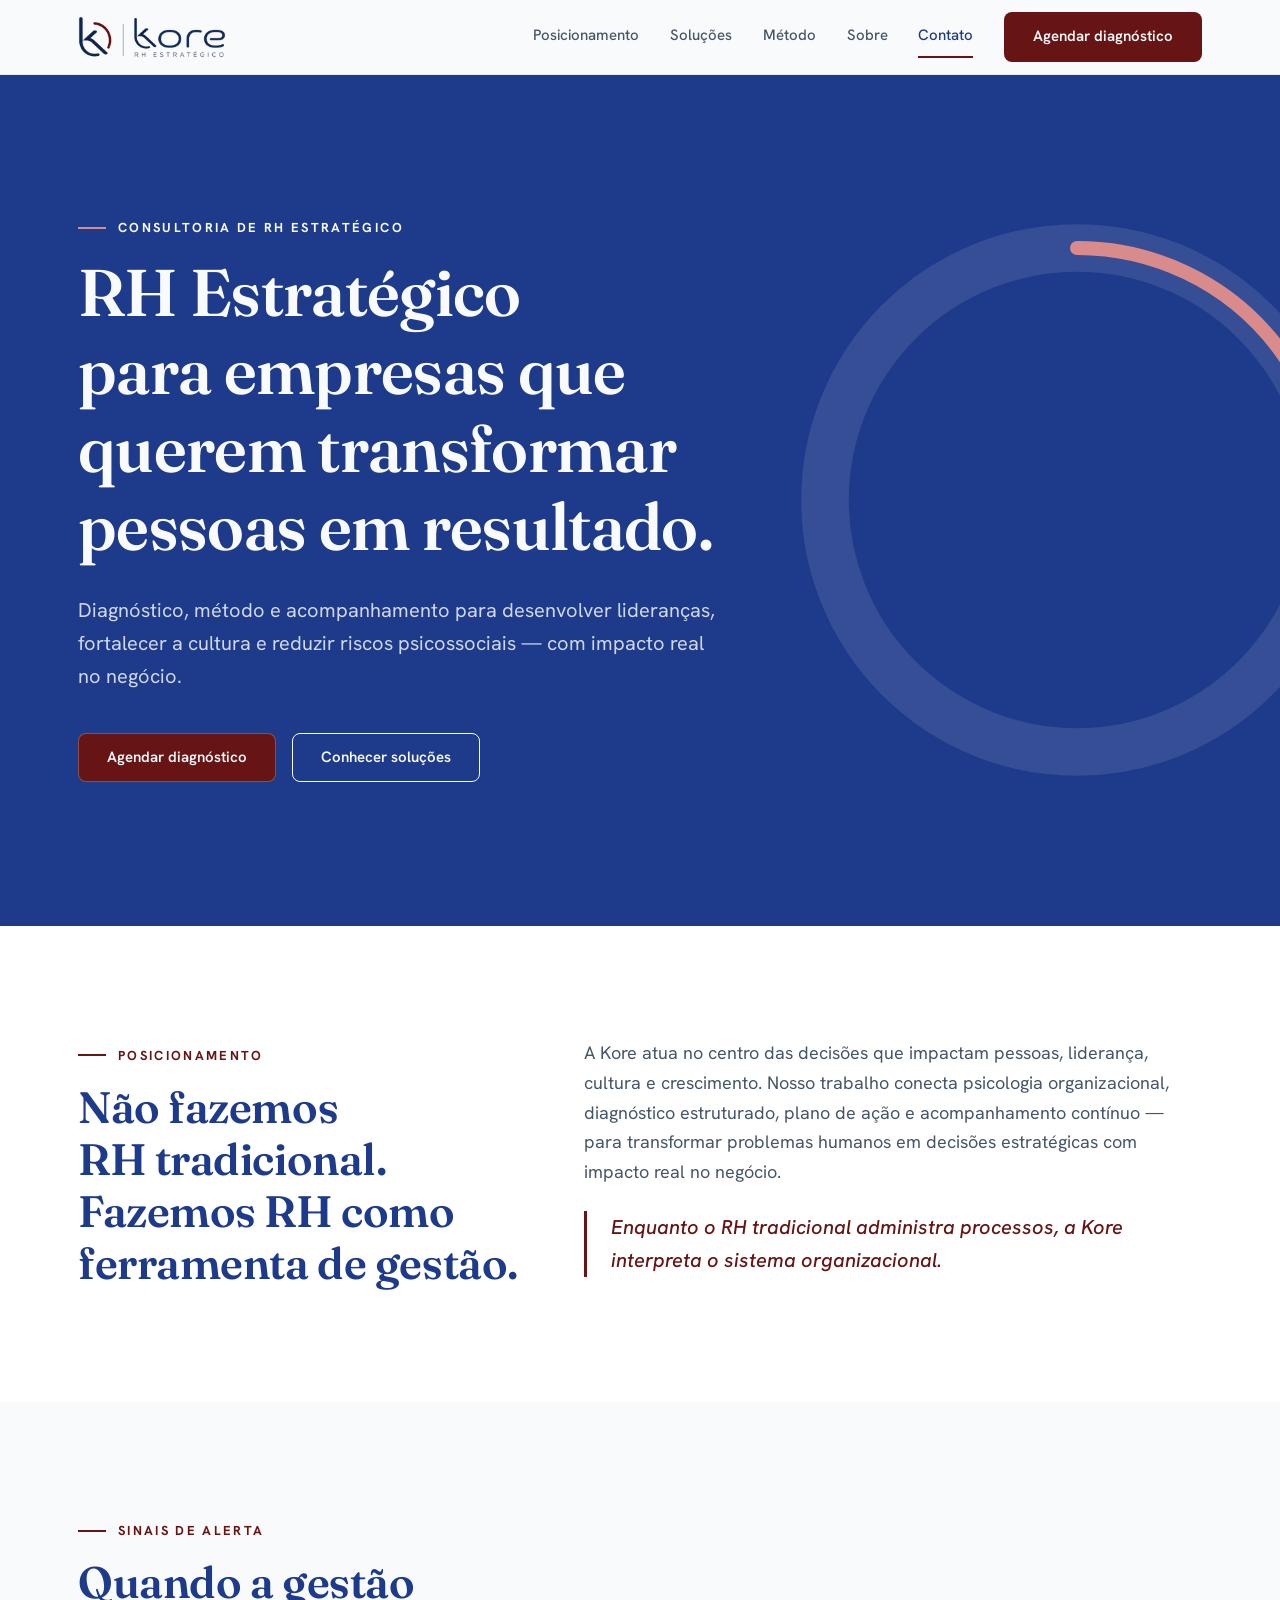
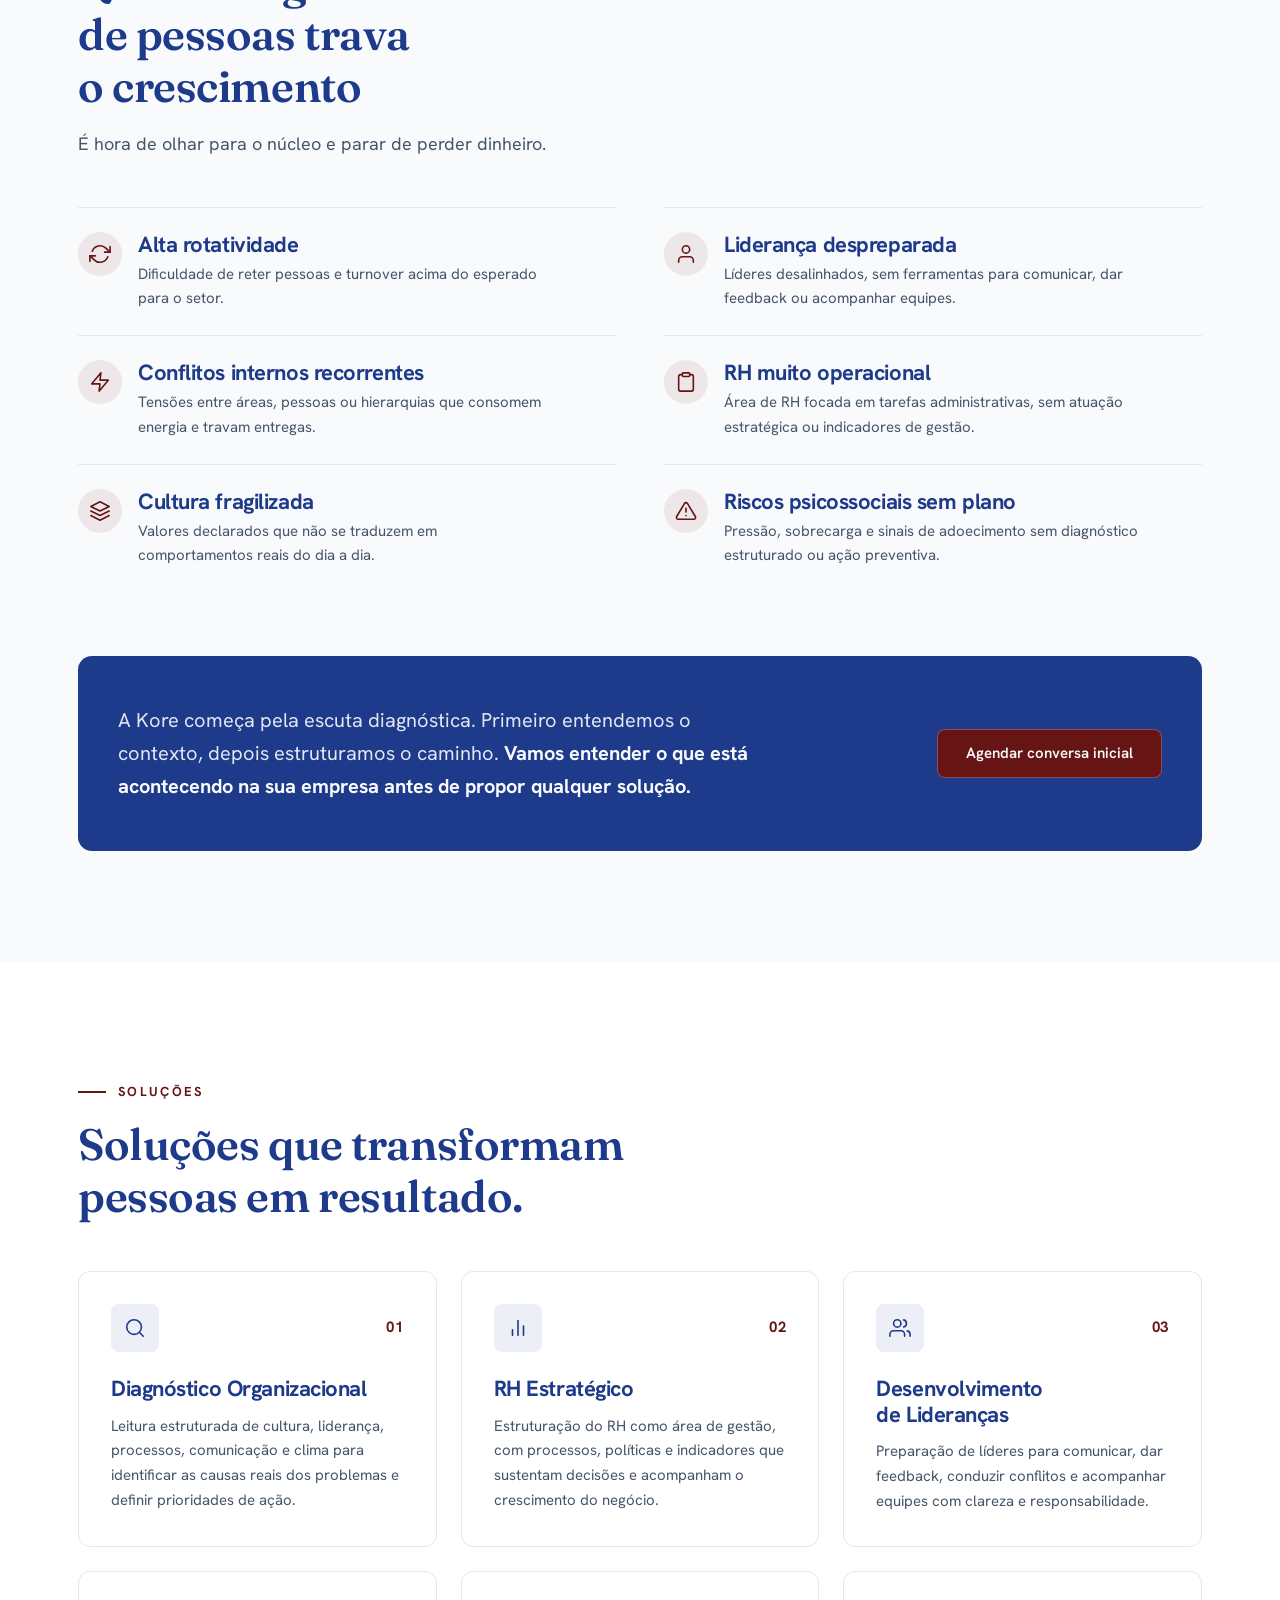
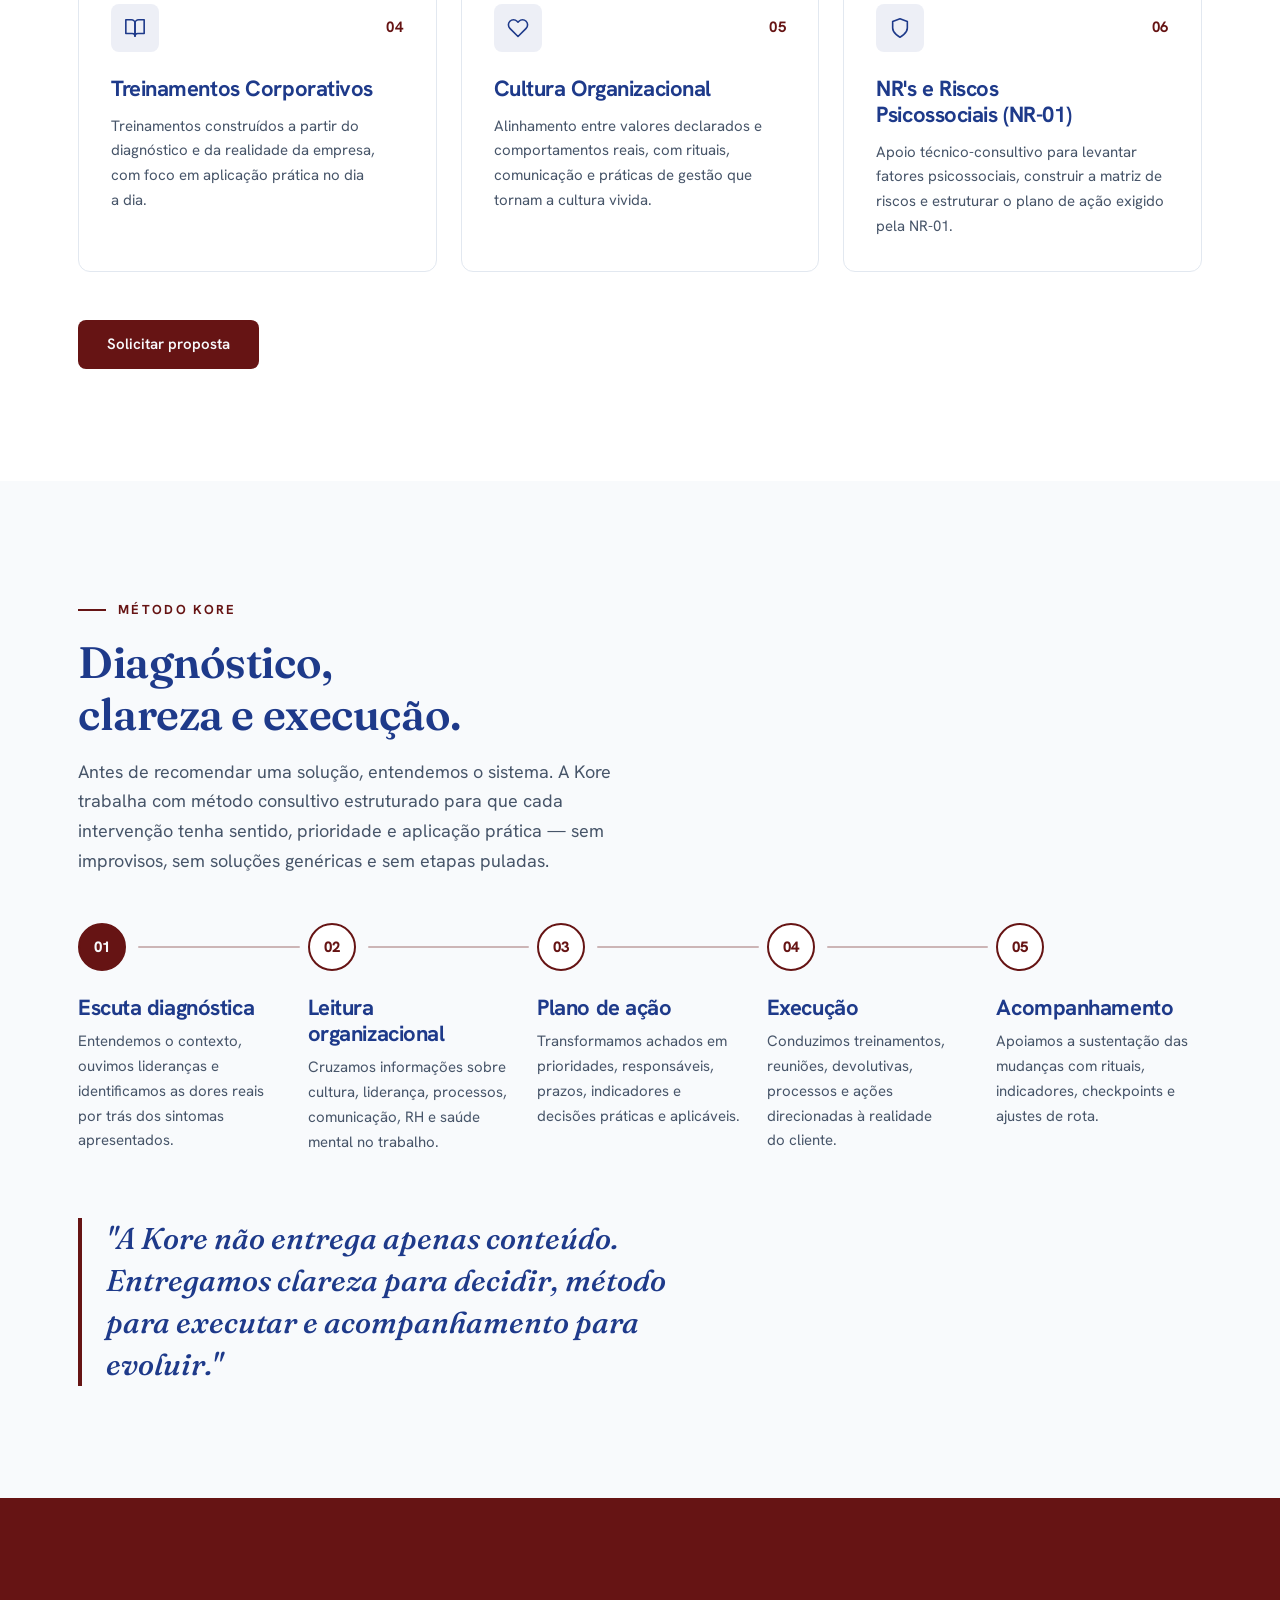
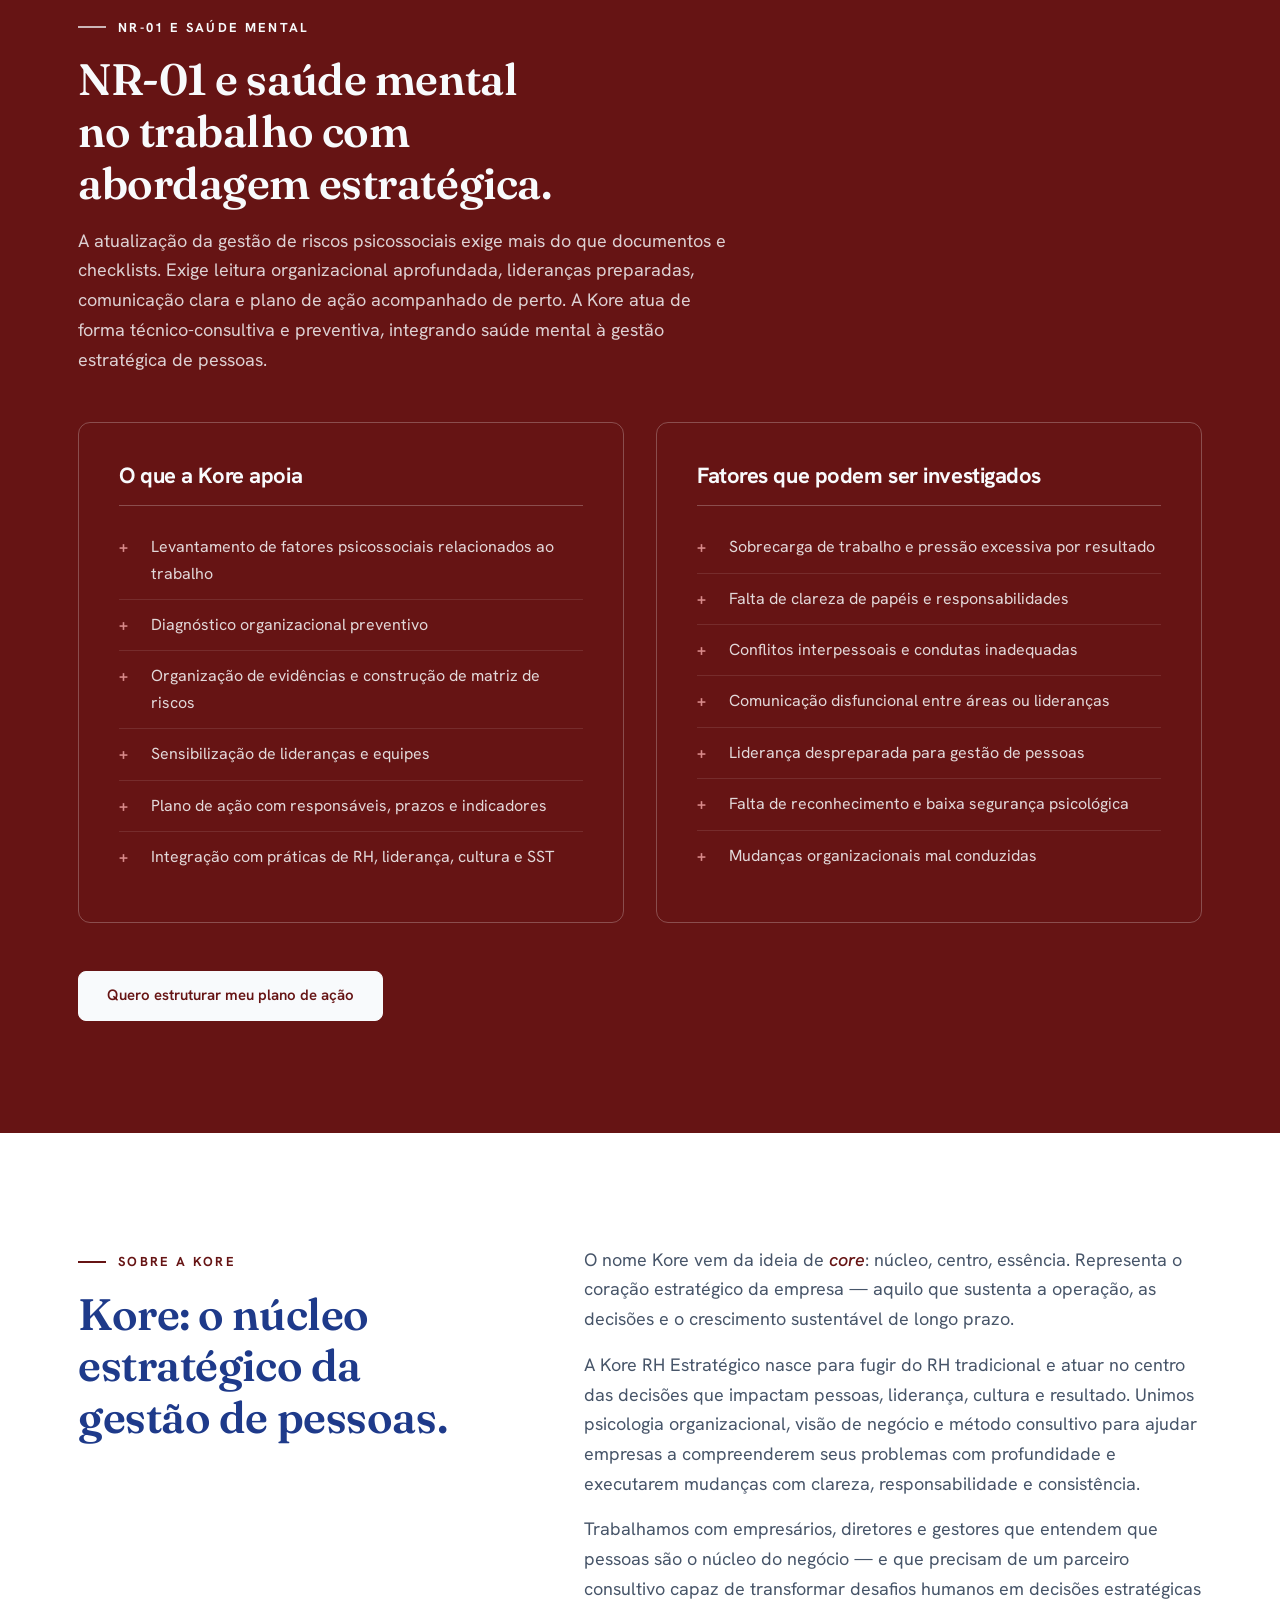
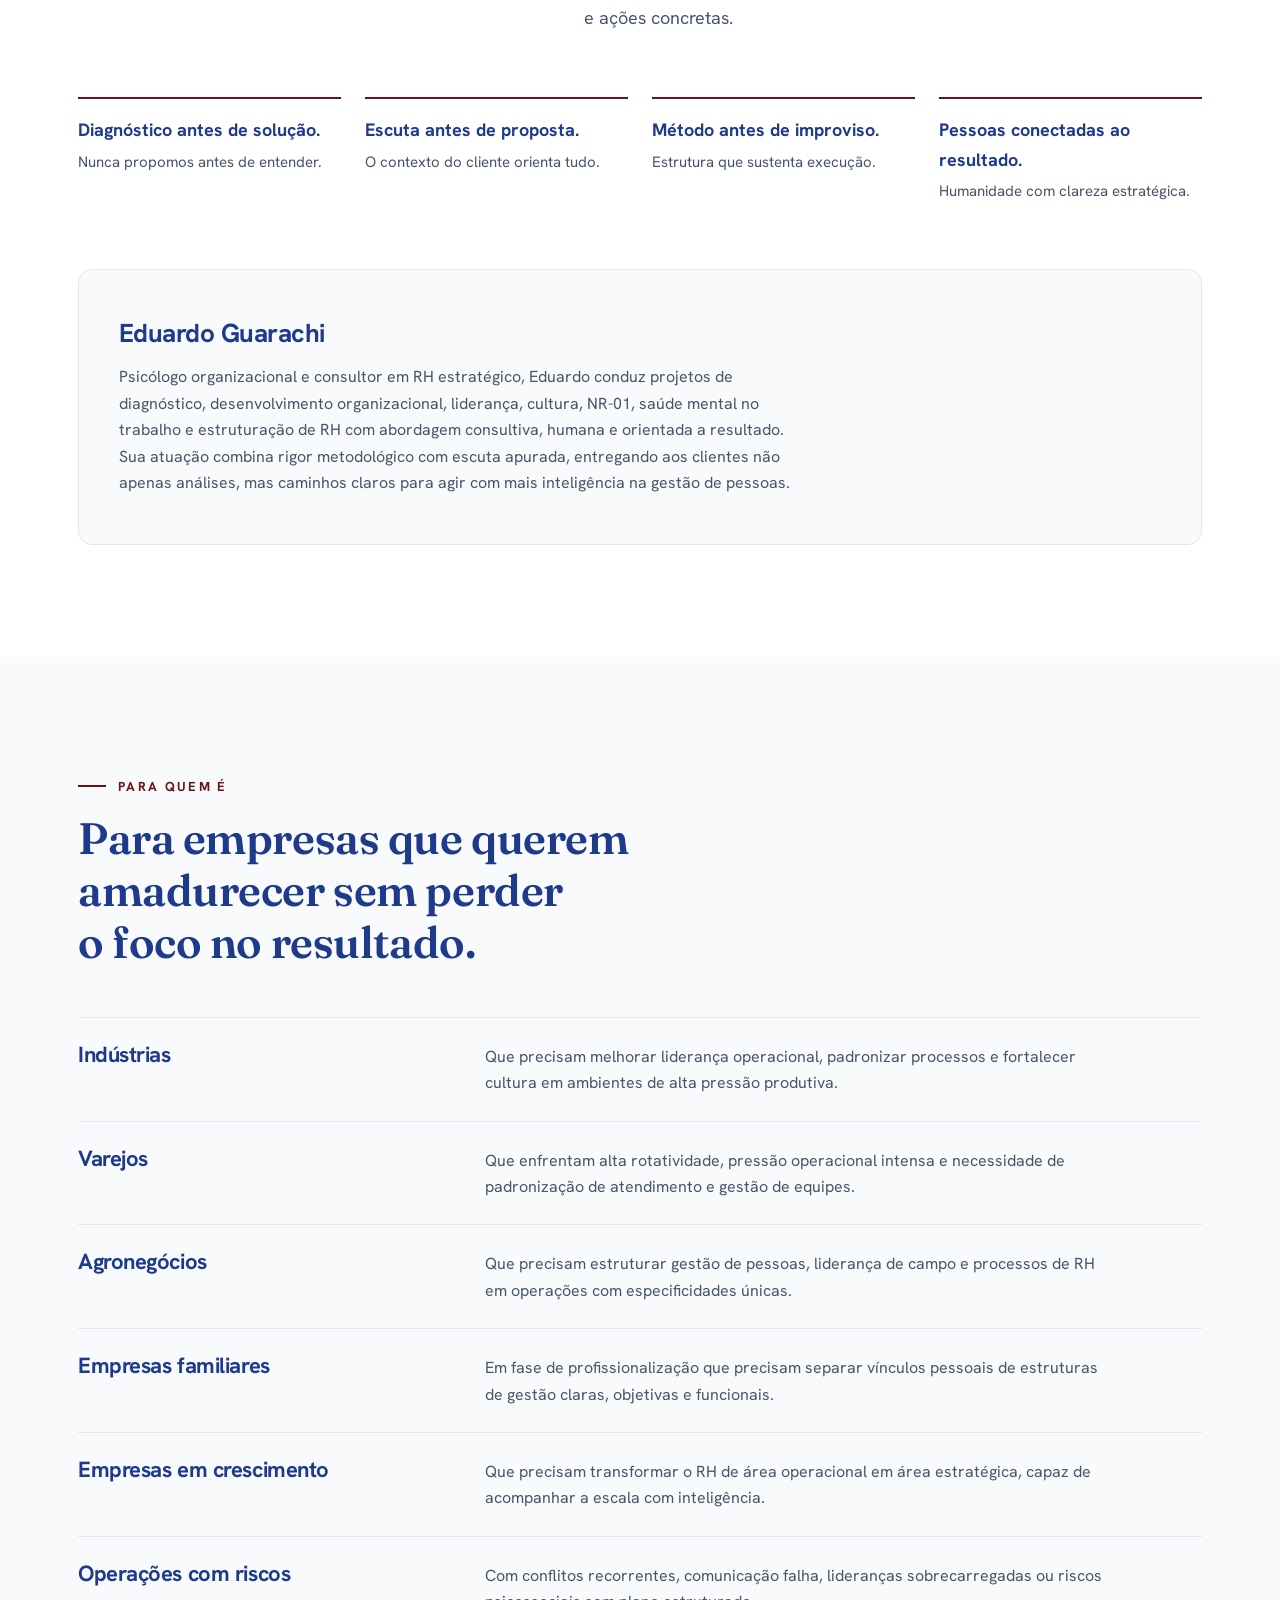
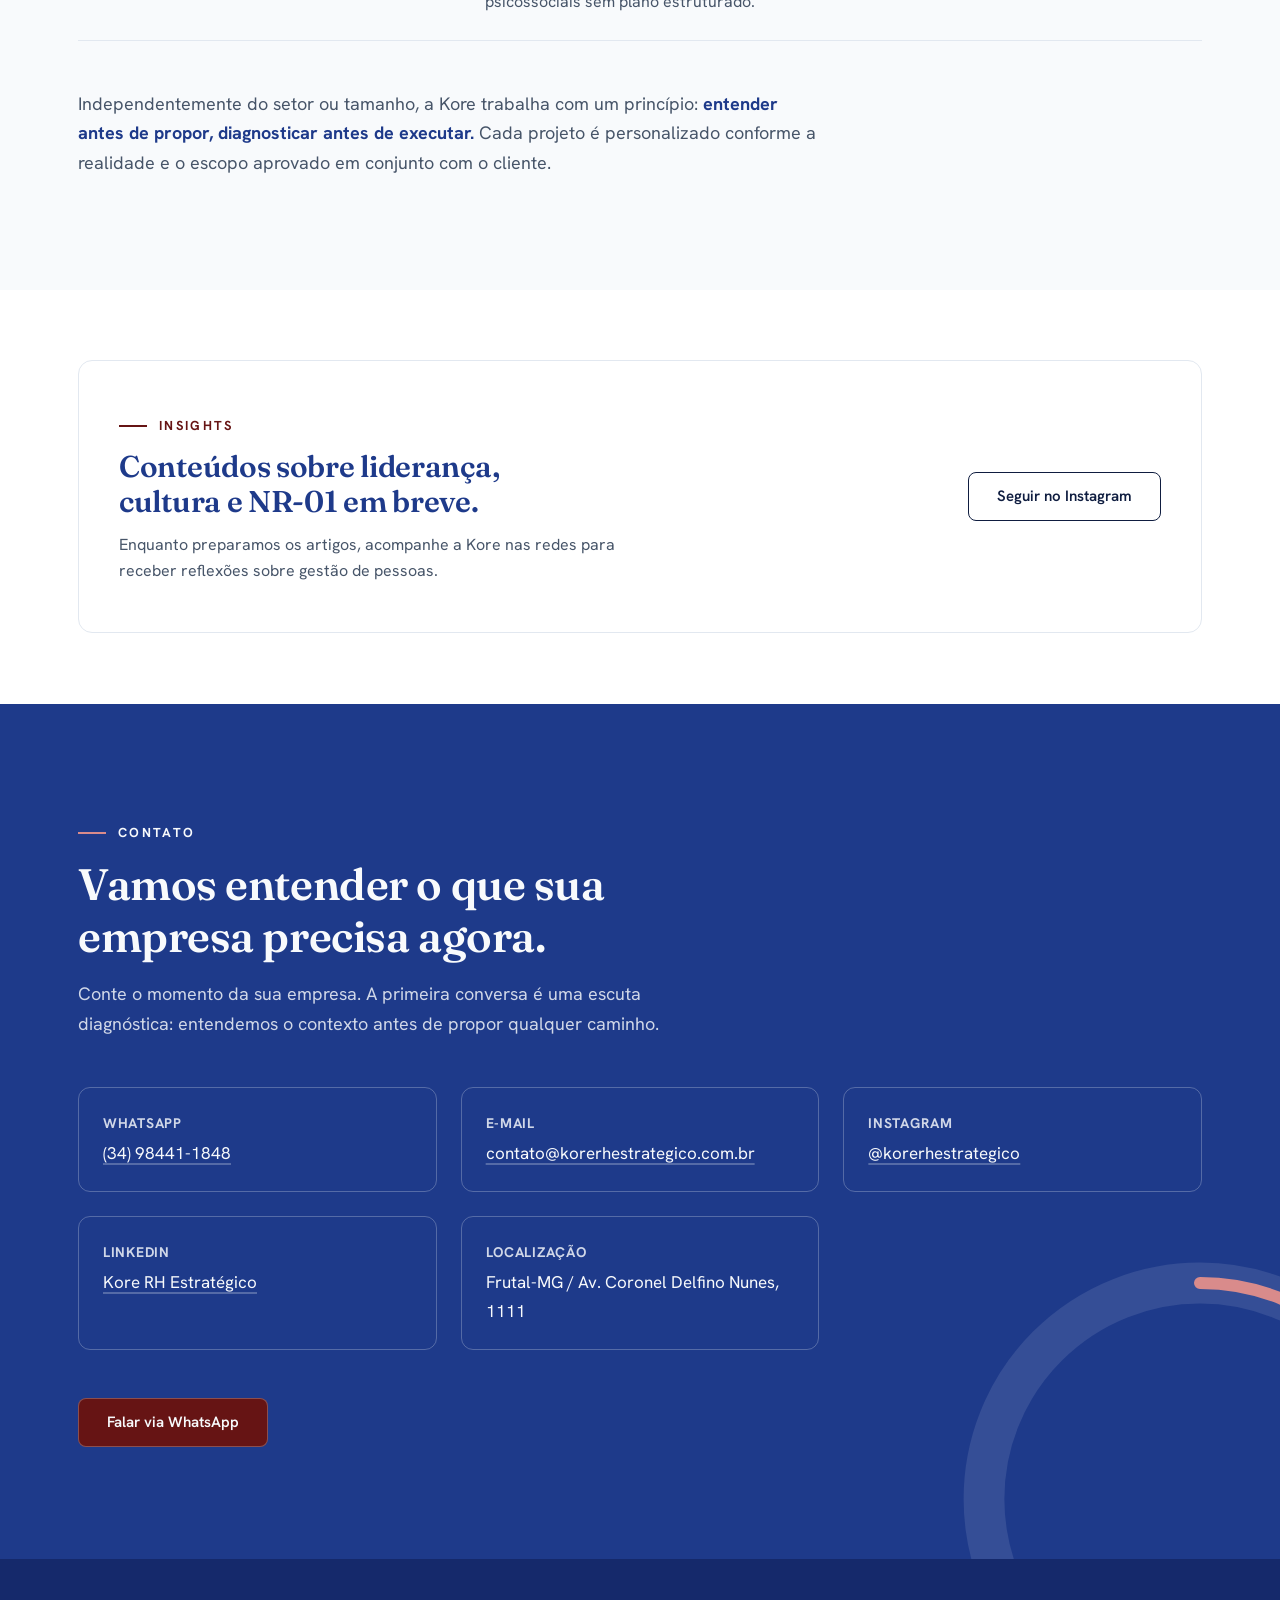
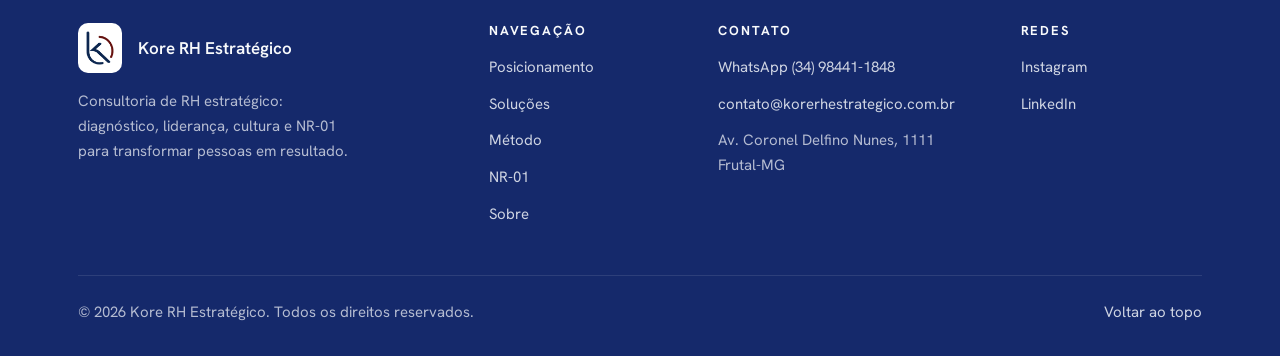
==== commit 03bd3cb3: "Fase 3 do redesign: linha do tempo, NR-01 em vinho, rodapé e Fraunces - Método vira linha do tempo (" ====
--- a/index.html
+++ b/index.html
@@ -31,7 +31,7 @@
 
   <link rel="preconnect" href="https://fonts.googleapis.com">
   <link rel="preconnect" href="https://fonts.gstatic.com" crossorigin>
-  <link href="https://fonts.googleapis.com/css2?family=Hanken+Grotesk:wght@400;500;600;700;800&display=swap" rel="stylesheet">
+  <link href="https://fonts.googleapis.com/css2?family=Fraunces:ital,opsz,wght@0,9..144,600;1,9..144,500&family=Hanken+Grotesk:wght@400;500;600;700;800&display=swap" rel="stylesheet">
 
   <link rel="stylesheet" href="css/style.css">
   <script src="js/main.js" defer></script>
@@ -128,7 +128,7 @@
       <div class="container">
         <div class="section-head">
           <p class="eyebrow">Sinais de alerta</p>
-          <h2 id="sinais-titulo">Quando a gestão de pessoas começa a travar o crescimento</h2>
+          <h2 id="sinais-titulo">Quando a gestão de pessoas trava o crescimento</h2>
           <p>É hora de olhar para o núcleo e parar de perder dinheiro.</p>
         </div>
         <ul class="sinais" role="list">
@@ -169,7 +169,7 @@
       <div class="container">
         <div class="section-head">
           <p class="eyebrow">Soluções</p>
-          <h2 id="solucoes-titulo">Soluções para transformar pessoas, liderança e cultura em resultado.</h2>
+          <h2 id="solucoes-titulo">Soluções que transformam pessoas em resultado.</h2>
         </div>
         <ul class="grid grid-3" role="list">
           <li class="card">
@@ -247,11 +247,11 @@
     </section>
 
     <!-- ============ NR-01 E SAÚDE MENTAL ============ -->
-    <section class="section dark nr01" id="nr01" aria-labelledby="nr01-titulo">
+    <section class="section dark wine nr01" id="nr01" aria-labelledby="nr01-titulo">
       <div class="container">
         <div class="section-head section-head-wide">
           <p class="eyebrow">NR-01 e Saúde Mental</p>
-          <h2 id="nr01-titulo">NR-01, riscos psicossociais e saúde mental no trabalho com abordagem estratégica.</h2>
+          <h2 id="nr01-titulo">NR-01 e saúde mental no trabalho com abordagem estratégica.</h2>
           <p>A atualização da gestão de riscos psicossociais exige mais do que documentos e checklists. Exige leitura organizacional aprofundada, lideranças preparadas, comunicação clara e plano de ação acompanhado de perto. A Kore atua de forma técnico-consultiva e preventiva, integrando saúde mental à gestão estratégica de pessoas.</p>
         </div>
         <div class="nr-cols">
@@ -315,7 +315,7 @@
       <div class="container">
         <div class="section-head">
           <p class="eyebrow">Para quem é</p>
-          <h2 id="paraquem-titulo">Para empresas que precisam amadurecer a gestão de pessoas sem perder o foco no resultado.</h2>
+          <h2 id="paraquem-titulo">Para empresas que querem amadurecer sem perder o foco no resultado.</h2>
         </div>
         <ul class="segmentos" role="list">
           <li class="segmento"><h3>Indústrias</h3><p>Que precisam melhorar liderança operacional, padronizar processos e fortalecer cultura em ambientes de alta pressão produtiva.</p></li>
@@ -352,7 +352,7 @@
       <div class="container">
         <div class="section-head section-head-wide">
           <p class="eyebrow">Contato</p>
-          <h2 id="contato-titulo">Vamos entender o que sua empresa precisa desenvolver agora.</h2>
+          <h2 id="contato-titulo">Vamos entender o que sua empresa precisa agora.</h2>
           <p>Conte o momento da sua empresa. A primeira conversa é uma escuta diagnóstica: entendemos o contexto antes de propor qualquer caminho.</p>
         </div>
         <ul class="canais" role="list">
@@ -370,12 +370,45 @@
 
   <!-- ============ RODAPÉ ============ -->
   <footer class="site-footer">
-    <div class="container footer-inner">
-      <div class="footer-brand">
-        <span class="footer-badge"><picture><source srcset="img/logo_icon.webp" type="image/webp"><img src="img/logo_icon.png" alt="" width="105" height="128" loading="lazy" decoding="async"></picture></span>
-        <span class="footer-name">Kore RH Estratégico</span>
-      </div>
-      <p>&copy; <span id="ano">2026</span> Kore RH Estratégico — Frutal-MG</p>
+    <div class="container">
+      <div class="footer-grid">
+        <div class="footer-col footer-about">
+          <div class="footer-brand">
+            <span class="footer-badge"><picture><source srcset="img/logo_icon.webp" type="image/webp"><img src="img/logo_icon.png" alt="" width="105" height="128" loading="lazy" decoding="async"></picture></span>
+            <span class="footer-name">Kore RH Estratégico</span>
+          </div>
+          <p>Consultoria de RH estratégico: diagnóstico, liderança, cultura e NR-01 para transformar pessoas em resultado.</p>
+        </div>
+        <nav class="footer-col" aria-labelledby="footer-nav-titulo">
+          <h2 class="footer-title" id="footer-nav-titulo">Navegação</h2>
+          <ul role="list">
+            <li><a href="#posicionamento">Posicionamento</a></li>
+            <li><a href="#solucoes">Soluções</a></li>
+            <li><a href="#metodo">Método</a></li>
+            <li><a href="#nr01">NR-01</a></li>
+            <li><a href="#sobre">Sobre</a></li>
+          </ul>
+        </nav>
+        <div class="footer-col">
+          <h2 class="footer-title">Contato</h2>
+          <ul role="list">
+            <li><a href="https://wa.me/5534984411848?text=Ol%C3%A1%21%20Gostaria%20de%20falar%20com%20a%20Kore%20RH%20Estrat%C3%A9gico." target="_blank" rel="noopener noreferrer">WhatsApp (34) 98441-1848</a></li>
+            <li><a href="mailto:contato@korerhestrategico.com.br">contato@korerhestrategico.com.br</a></li>
+            <li>Av. Coronel Delfino Nunes, 1111<br>Frutal-MG</li>
+          </ul>
+        </div>
+        <div class="footer-col">
+          <h2 class="footer-title">Redes</h2>
+          <ul role="list">
+            <li><a href="https://instagram.com/korerhestrategico" target="_blank" rel="noopener noreferrer">Instagram</a></li>
+            <li><a href="https://www.linkedin.com/company/kore-rh-estrategico/" target="_blank" rel="noopener noreferrer">LinkedIn</a></li>
+          </ul>
+        </div>
+      </div>
+      <div class="footer-bottom">
+        <p>&copy; <span id="ano">2026</span> Kore RH Estratégico. Todos os direitos reservados.</p>
+        <a href="#inicio" class="footer-top">Voltar ao topo</a>
+      </div>
     </div>
   </footer>
 
--- a/css/style.css
+++ b/css/style.css
@@ -28,9 +28,11 @@
   --shadow-ink: rgba(15, 29, 64, 0.1);
   --wine-08: rgba(102, 20, 20, 0.08);   /* fundo dos ícones de alerta */
   --blue-08: rgba(30, 58, 138, 0.08);   /* fundo dos ícones de soluções */
+  --wine-30: rgba(102, 20, 20, 0.3);    /* linha da linha do tempo do método */
 
   /* Tipografia */
   --sans: 'Hanken Grotesk', system-ui, -apple-system, 'Segoe UI', sans-serif;
+  --serif: 'Fraunces', Georgia, 'Times New Roman', serif;   /* títulos H1/H2 e citação */
   --fs-sm: 0.9375rem;                                 /* 15px */
   --fs-base: 1rem;                                    /* 16px */
   --fs-md: 1.125rem;                                  /* 18px */
@@ -82,6 +84,7 @@
   color: var(--blue);
   text-wrap: balance;
 }
+h1, h2 { font-family: var(--serif); font-weight: 600; letter-spacing: -0.01em; }
 p { text-wrap: pretty; }
 ul, ol { list-style: none; }
 a { color: inherit; text-decoration: none; }
@@ -161,6 +164,12 @@
 .dark .btn-outline { color: var(--ice); }
 .dark .btn-outline:hover { background: var(--ice); border-color: var(--ice); color: var(--blue); }
 
+/* Seção em vinho: o botão principal inverte para gelo */
+.wine { background: var(--wine); }
+.wine .btn-primary { background: var(--ice); border-color: var(--ice); color: var(--wine); }
+.wine .btn-primary:hover { background: var(--white); border-color: var(--white); }
+.wine .eyebrow::before { background: var(--ice-70); }
+
 .btn-group { display: flex; flex-direction: column; gap: var(--space-4); }
 
 /* ============ CABEÇALHO ============ */
@@ -239,7 +248,7 @@
 }
 .hero-inner { position: relative; }
 .hero h1 {
-  font-size: var(--fs-h1); font-weight: 800;
+  font-size: var(--fs-h1);
   max-width: 16ch; margin-bottom: var(--space-7);
   color: var(--ice);
 }
@@ -350,18 +359,31 @@
 .cta-band strong { color: var(--ice); font-weight: 700; }
 
 /* ============ MÉTODO KORE ============ */
-.passos { counter-reset: none; }
+/* Linha do tempo: vertical no celular, horizontal no desktop */
 .passo {
+  position: relative;
   display: grid; grid-template-columns: 48px 1fr; gap: var(--space-4);
-  padding: var(--space-6) 0; border-top: 1px solid var(--line); align-items: start;
-}
-.passo:last-child { border-bottom: 1px solid var(--line); }
-.passo-num { font-size: 2.125rem; font-weight: 800; color: var(--wine); line-height: 1; }
-.passo h3 { font-size: var(--fs-h3); margin-bottom: var(--space-2); }
+  padding-bottom: var(--space-6); align-items: start;
+}
+.passo:last-child { padding-bottom: 0; }
+.passo:not(:last-child)::after {
+  content: ""; position: absolute;
+  left: 23px; top: 56px; bottom: 8px; width: 2px;
+  background: var(--wine-30); border-radius: 2px;
+}
+.passo-num {
+  display: grid; place-items: center;
+  width: 48px; height: 48px; border-radius: 50%;
+  border: 2px solid var(--wine); background: var(--white);
+  color: var(--wine); font-size: var(--fs-sm); font-weight: 800; line-height: 1;
+}
+.passo:first-child .passo-num { background: var(--wine); color: var(--ice); }
+.passo h3 { font-size: var(--fs-h3); margin: 10px 0 var(--space-2); }
 .passo p { color: var(--gray); max-width: 65ch; }
 
 .quote {
   margin: var(--space-9) 0 0;
+  font-family: var(--serif);
   font-style: italic; font-size: clamp(1.375rem, 1rem + 1.5vw, 1.875rem); font-weight: 500;
   color: var(--blue); line-height: 1.4; max-width: 32ch;
   border-left: 4px solid var(--wine); padding-left: var(--space-5);
@@ -433,12 +455,31 @@
 .canal a:hover { text-decoration-color: var(--ice); }
 
 /* ============ RODAPÉ ============ */
-.site-footer { background: var(--blue-deep); color: var(--ice-70); padding: var(--space-6) 0; font-size: var(--fs-sm); }
-.footer-inner { display: flex; flex-direction: column; align-items: flex-start; gap: var(--space-4); }
-.footer-brand { display: flex; align-items: center; gap: var(--space-4); }
+.site-footer { background: var(--blue-deep); color: var(--ice-70); padding: var(--space-9) 0 var(--space-6); font-size: var(--fs-sm); }
+.footer-grid { display: grid; gap: var(--space-7); grid-template-columns: 1fr; }
+.footer-brand { display: flex; align-items: center; gap: var(--space-4); margin-bottom: var(--space-4); }
 .footer-badge { background: var(--white); border-radius: 10px; padding: var(--space-2); display: flex; }
 .footer-badge img { height: 34px; width: auto; }
 .footer-name { color: var(--ice); font-weight: 600; font-size: 1.0625rem; }
+.footer-about p { max-width: 36ch; }
+.footer-title {
+  font-family: var(--sans);
+  color: var(--ice); font-size: 0.8125rem; font-weight: 700;
+  letter-spacing: 0.14em; text-transform: uppercase; margin-bottom: var(--space-4);
+}
+.footer-col li + li { margin-top: var(--space-3); }
+.footer-col a, .footer-top {
+  color: var(--ice-82); overflow-wrap: anywhere;
+  text-decoration: underline; text-decoration-color: transparent;
+  text-underline-offset: 4px; text-decoration-thickness: 1.5px;
+  transition: color 0.2s ease, text-decoration-color 0.2s ease;
+}
+.footer-col a:hover, .footer-top:hover { color: var(--ice); text-decoration-color: currentColor; }
+.footer-bottom {
+  display: flex; flex-direction: column; gap: var(--space-3);
+  margin-top: var(--space-8); padding-top: var(--space-5);
+  border-top: 1px solid var(--ice-10);
+}
 
 /* ============ WHATSAPP FLUTUANTE (celular) ============ */
 .wa-float {
@@ -479,9 +520,8 @@
   .aviso { padding: var(--space-8) var(--space-7); }
   .cta-band { padding: var(--space-8) var(--space-7); }
   .consultor { padding: var(--space-8) var(--space-7); }
-  .passo { grid-template-columns: 90px 1fr; gap: var(--space-6); }
-  .passo-num { font-size: 3.25rem; }
-  .footer-inner { flex-direction: row; justify-content: space-between; align-items: center; }
+  .footer-grid { grid-template-columns: repeat(2, 1fr); }
+  .footer-bottom { flex-direction: row; justify-content: space-between; align-items: center; }
   .deco-arc { right: -20%; }
 }
 
@@ -506,6 +546,7 @@
   .aviso .btn { flex: none; }
   .wa-float { display: none; }
   .site-footer { padding-bottom: var(--space-6); }
+  .footer-grid { grid-template-columns: 2fr 1fr 1.4fr 1fr; gap: var(--space-8); }
   .canais { grid-template-columns: repeat(3, 1fr); }
   .principios { grid-template-columns: repeat(4, 1fr); }
   .nr-cols { grid-template-columns: repeat(2, 1fr); gap: var(--space-6); }
@@ -517,6 +558,17 @@
   .deco-arc-contato { right: -160px; width: 480px; }
 }
 
+@media (min-width: 1024px) {
+  .passos { display: grid; grid-template-columns: repeat(5, 1fr); gap: var(--space-5); }
+  .passo { display: block; padding-bottom: 0; }
+  .passo:not(:last-child)::after {
+    left: 60px; right: calc(-1 * var(--space-5) + 8px);
+    top: 23px; bottom: auto; width: auto; height: 2px;
+  }
+  .passo h3 { margin: var(--space-5) 0 var(--space-2); }
+  .passo p { font-size: var(--fs-sm); }
+}
+
 /* ============ MOVIMENTO REDUZIDO ============ */
 @media (prefers-reduced-motion: no-preference) {
   html { scroll-behavior: smooth; }
